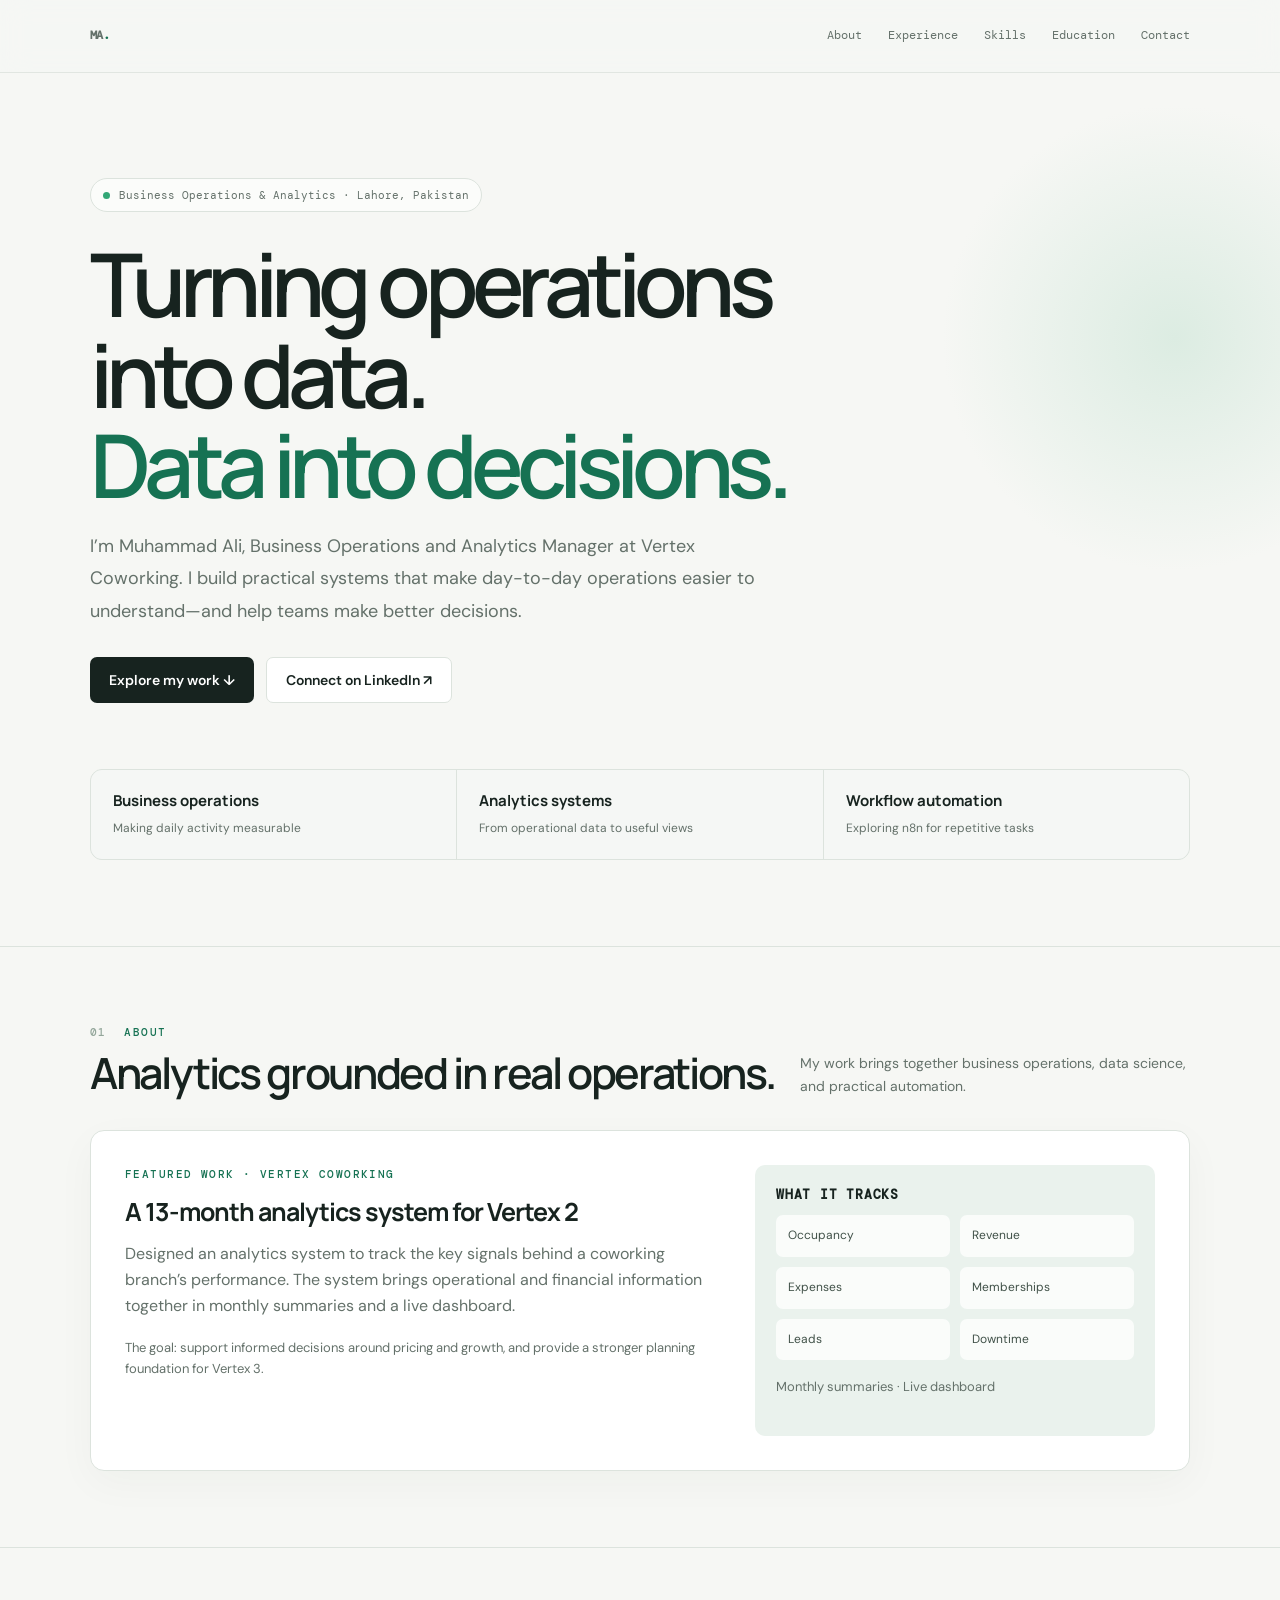
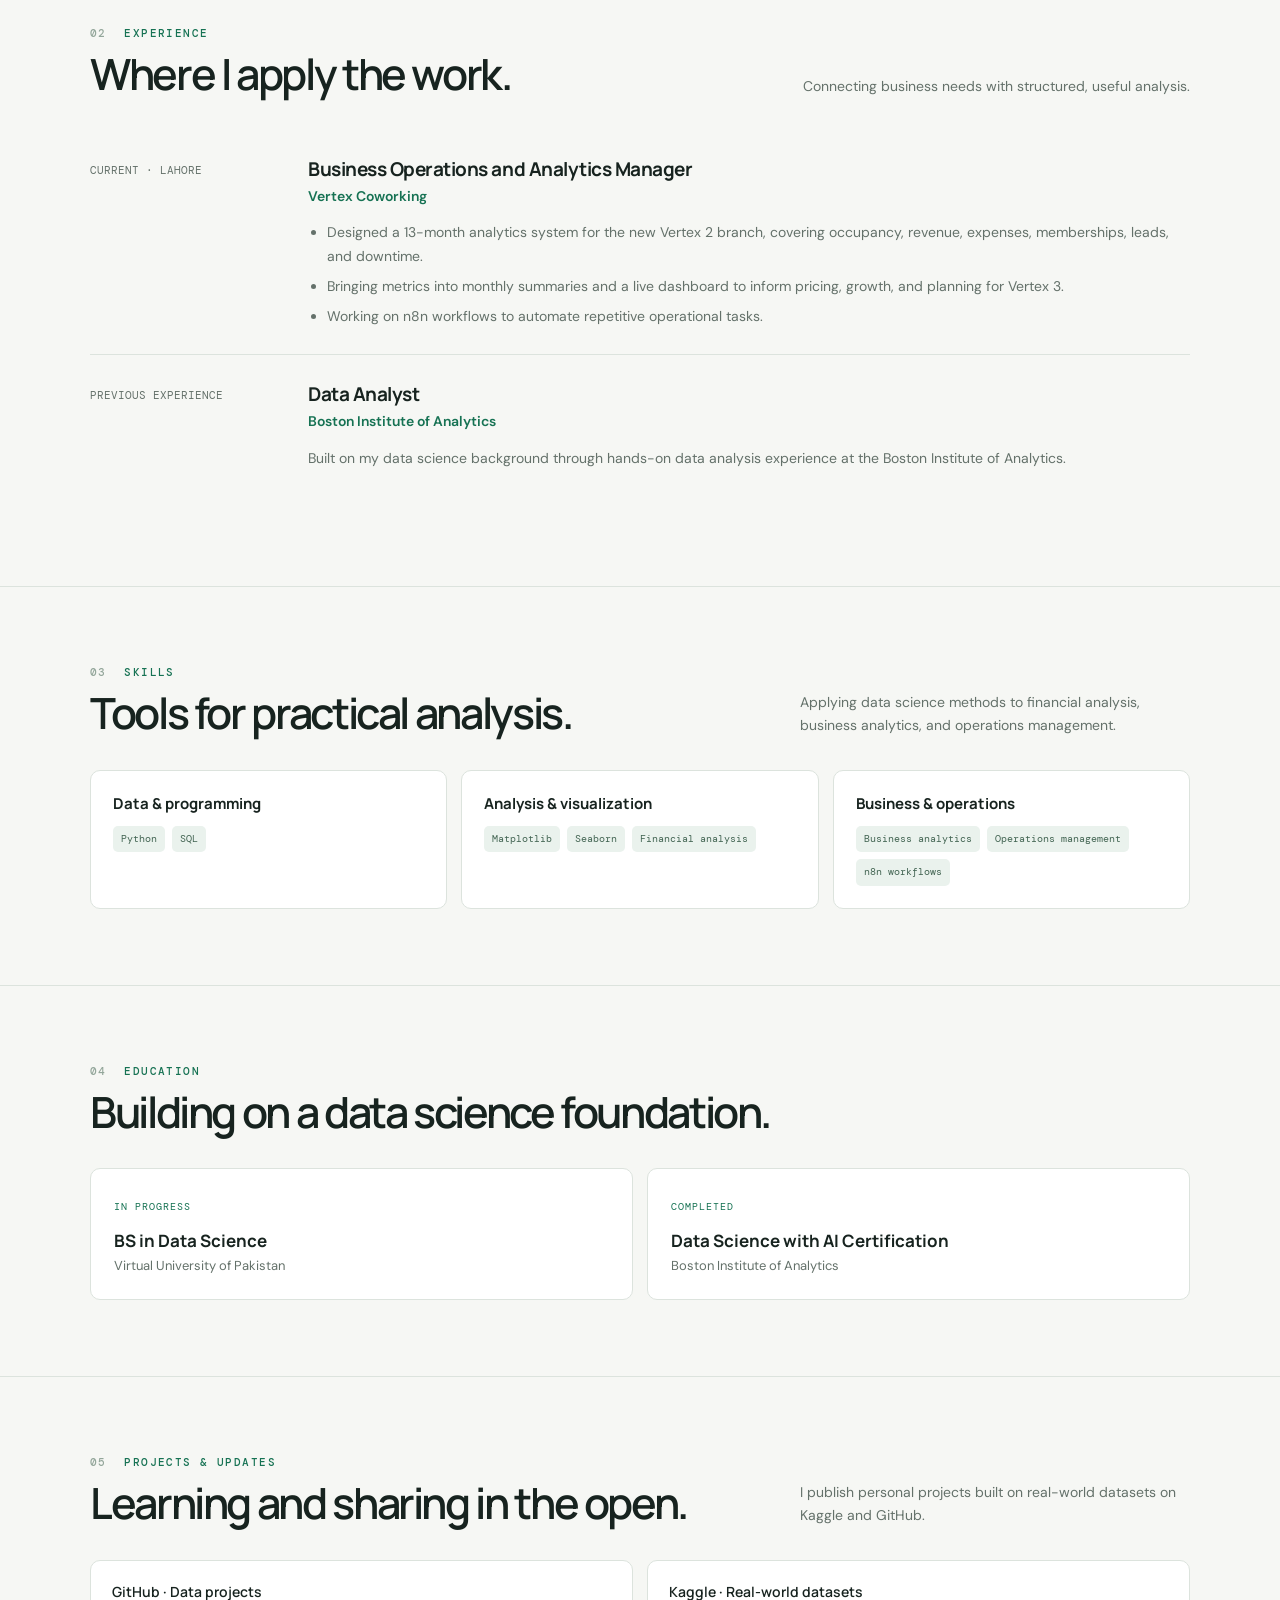
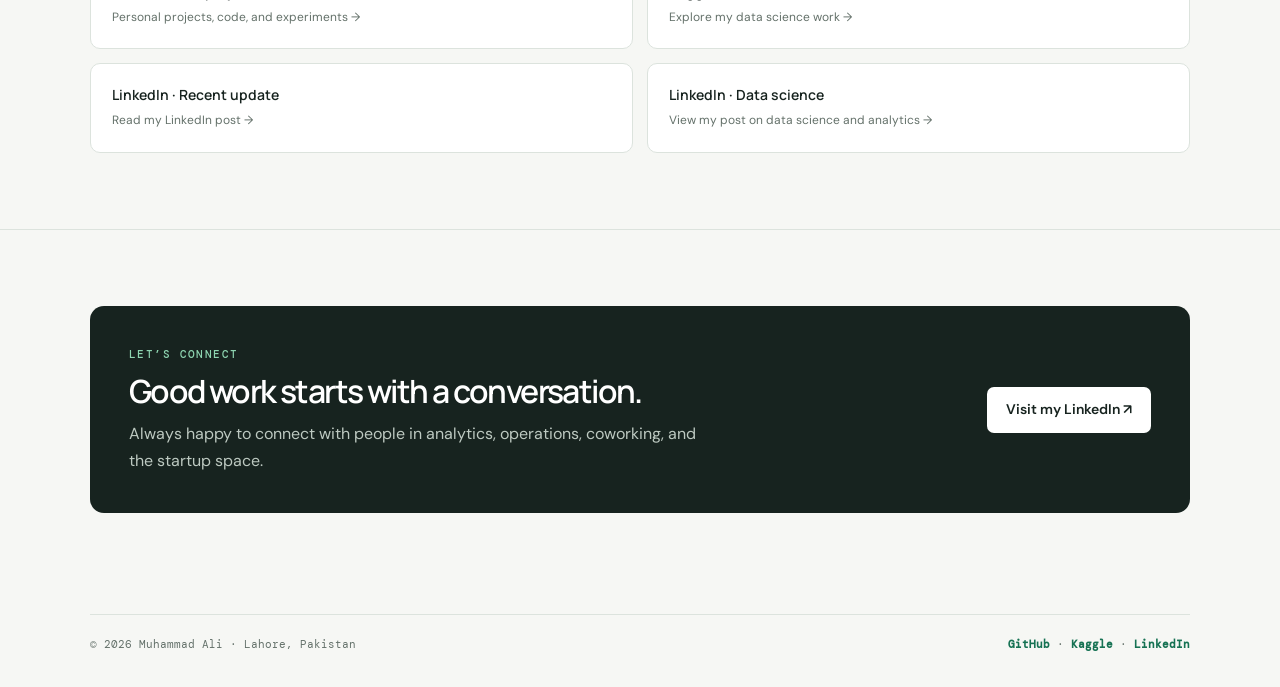
==== index.html @ 794834a5 "Update portfolio with current LinkedIn information" ====
<!DOCTYPE html>
<html lang="en">
<head>
  <meta charset="UTF-8">
  <meta name="viewport" content="width=device-width, initial-scale=1">
  <meta name="theme-color" content="#f6f7f4">
  <meta name="description" content="Muhammad Ali is a Business Operations and Analytics Manager at Vertex Coworking in Lahore, building practical analytics systems and workflows that turn operational data into decisions.">
  <meta name="author" content="Muhammad Ali">
  <meta property="og:type" content="website">
  <meta property="og:title" content="Muhammad Ali — Business Operations & Analytics">
  <meta property="og:description" content="Turning day-to-day operations into data, and data into decisions at Vertex Coworking.">
  <meta property="og:url" content="https://muhammadali83.github.io/">
  <title>Muhammad Ali — Business Operations &amp; Analytics</title>
  <link rel="preconnect" href="https://fonts.googleapis.com">
  <link rel="preconnect" href="https://fonts.gstatic.com" crossorigin>
  <link href="https://fonts.googleapis.com/css2?family=DM+Mono:wght@400;500&family=DM+Sans:wght@400;500;600;700&family=Manrope:wght@400;500;600;700;800&display=swap" rel="stylesheet">
  <style>
    :root{color-scheme:light;--bg:#f6f7f4;--ink:#17231f;--muted:#64716a;--green:#167253;--line:#dce3dd;--white:#fff;--soft:#eaf2ed;--mono:'DM Mono',monospace;--sans:'DM Sans',sans-serif;--display:'Manrope',sans-serif}
    *{box-sizing:border-box}html{scroll-behavior:smooth;scroll-padding-top:90px}body{margin:0;background:var(--bg);color:var(--ink);font-family:var(--sans);line-height:1.65}a{color:inherit}a:focus-visible{outline:3px solid #e6a94f;outline-offset:4px}.wrap{width:min(1100px,calc(100% - 48px));margin:auto}.mono,.eyebrow,.tag,.nav a,.label{font-family:var(--mono)}
    header{position:sticky;top:0;z-index:5;background:rgba(246,247,244,.9);backdrop-filter:blur(14px);border-bottom:1px solid rgba(220,227,221,.8)}.nav{height:72px;display:flex;align-items:center;justify-content:space-between}.brand{text-decoration:none;font-family:var(--display);font-weight:800;letter-spacing:-.05em}.nav-links{display:flex;gap:26px}.nav a{text-decoration:none;font-size:12px;color:var(--muted)}.nav a:hover,.text-link:hover{color:var(--green)}
    .hero{padding:105px 0 86px;position:relative;overflow:hidden}.hero:after{content:"";position:absolute;right:-130px;top:30px;width:470px;height:470px;border-radius:50%;background:radial-gradient(circle,#dcece2 0,rgba(220,236,226,0) 70%);z-index:-1}.eyebrow{font-size:11px;letter-spacing:.13em;text-transform:uppercase;color:var(--green);font-weight:500}.availability{display:inline-flex;align-items:center;gap:9px;padding:7px 12px;border:1px solid var(--line);border-radius:999px;background:rgba(255,255,255,.62);color:var(--muted);font-family:var(--mono);font-size:11px}.dot{width:7px;height:7px;border-radius:50%;background:#32a776}.hero h1{max-width:820px;margin:26px 0 20px;font-family:var(--display);font-size:clamp(48px,8vw,88px);line-height:1.03;letter-spacing:-.075em;font-weight:600}.hero h1 span{color:var(--green)}.intro{max-width:690px;color:var(--muted);font-size:18px;line-height:1.8}.hero-actions{display:flex;gap:12px;flex-wrap:wrap;margin-top:30px}.button{display:inline-flex;align-items:center;justify-content:center;min-height:46px;padding:0 19px;border-radius:7px;text-decoration:none;font-weight:600;font-size:14px}.button.primary{background:var(--ink);color:#fff}.button.primary:hover{background:var(--green)}.button.secondary{border:1px solid var(--line);background:var(--white)}.button.secondary:hover{border-color:var(--green);color:var(--green)}
    .quick-facts{display:grid;grid-template-columns:repeat(3,1fr);gap:1px;margin-top:66px;background:var(--line);border:1px solid var(--line);border-radius:12px;overflow:hidden}.fact{background:rgba(255,255,255,.72);padding:19px 22px}.fact b{display:block;font-family:var(--display);font-size:15px}.fact span{font-size:12px;color:var(--muted)}
    section{padding:76px 0;border-top:1px solid var(--line)}.section-head{display:flex;justify-content:space-between;align-items:end;gap:24px;margin-bottom:32px}.section-head h2{margin:7px 0 0;font:600 clamp(30px,4vw,43px)/1.15 var(--display);letter-spacing:-.055em}.section-head p{max-width:390px;margin:0;color:var(--muted);font-size:14px}.eyebrow .num{margin-right:9px;color:#93a69a}.feature{display:grid;grid-template-columns:1.2fr .8fr;gap:30px;padding:34px;border:1px solid var(--line);border-radius:14px;background:var(--white);box-shadow:0 12px 40px rgba(27,54,38,.035)}.feature h3{margin:13px 0 12px;font:700 25px/1.3 var(--display);letter-spacing:-.04em}.feature p{color:var(--muted);margin:0 0 17px}.feature-aside{padding:21px;border-radius:10px;background:var(--soft)}.feature-aside h4{margin:0 0 12px;font:600 13px var(--mono);text-transform:uppercase;letter-spacing:.06em}.metric-list{display:grid;grid-template-columns:1fr 1fr;gap:10px}.metric{padding:11px 12px;border-radius:7px;background:rgba(255,255,255,.76);font-size:12px;color:#405148}.feature-note{margin-top:16px!important;font-size:13px}
    .experience{display:grid;grid-template-columns:190px 1fr;gap:28px;padding:26px 0;border-top:1px solid var(--line)}.experience:first-of-type{border-top:0}.date{font:11px var(--mono);color:var(--muted);padding-top:7px}.experience h3{margin:0;font:700 19px var(--display);letter-spacing:-.025em}.company{margin:3px 0 13px;color:var(--green);font-size:14px;font-weight:600}.experience p,.experience li{color:var(--muted);font-size:14px}.experience ul{padding-left:19px;margin:0}.experience li+li{margin-top:7px}
    .skills{display:grid;grid-template-columns:repeat(3,1fr);gap:14px}.skill-card{padding:22px;border:1px solid var(--line);border-radius:10px;background:var(--white)}.skill-card h3{font:700 15px var(--display);margin:0 0 12px}.tags{display:flex;flex-wrap:wrap;gap:7px}.tag{padding:5px 8px;border-radius:5px;background:var(--soft);color:#426452;font-size:10px}
    .education{display:grid;grid-template-columns:1fr 1fr;gap:14px}.edu-card{padding:23px;border:1px solid var(--line);border-radius:10px;background:var(--white)}.edu-card .status{font:10px var(--mono);text-transform:uppercase;letter-spacing:.1em;color:var(--green)}.edu-card h3{margin:10px 0 3px;font:700 17px var(--display)}.edu-card p{margin:0;color:var(--muted);font-size:13px}
    .connect{padding:39px;border-radius:14px;background:var(--ink);color:#fff;display:flex;align-items:center;justify-content:space-between;gap:28px}.connect h2{margin:6px 0 8px;font:600 32px var(--display);letter-spacing:-.05em}.connect p{max-width:570px;color:#bdc9c1;margin:0}.connect .eyebrow{color:#8ed5b1}.connect .button{background:#fff;color:var(--ink);white-space:nowrap}.connect .button:hover{background:#bce9cf}
    .updates{display:grid;grid-template-columns:1fr 1fr;gap:14px}.update{padding:21px;border:1px solid var(--line);border-radius:10px;background:var(--white);text-decoration:none}.update:hover{border-color:#9bb8a4;transform:translateY(-2px)}.update strong{display:block;font:600 14px var(--display)}.update span{display:block;margin-top:7px;color:var(--muted);font-size:12px}
    footer{padding:25px 0 36px;color:var(--muted);font:11px var(--mono)}.footer-inner{display:flex;justify-content:space-between;gap:15px;border-top:1px solid var(--line);padding-top:22px}.text-link{color:var(--green);text-decoration:none;font-weight:600}
    @media(max-width:720px){.wrap{width:min(100% - 34px,560px)}.nav{height:62px}.nav-links{gap:13px}.nav a{font-size:10px}.nav-links a:nth-child(2){display:none}.hero{padding:76px 0 58px}.hero h1{font-size:clamp(48px,13vw,72px)}.intro{font-size:16px}.quick-facts{grid-template-columns:1fr}.fact{padding:13px 16px}.section-head{display:block}.section-head p{margin-top:12px}.feature{grid-template-columns:1fr;padding:22px}.experience{grid-template-columns:1fr;gap:4px}.date{padding:0}.skills{grid-template-columns:1fr 1fr}.education,.updates{grid-template-columns:1fr}.connect{display:block;padding:28px}.connect .button{margin-top:22px}.footer-inner{display:block}.footer-inner span{display:block;margin-top:8px}}
    @media(max-width:420px){.nav-links{gap:9px}.nav-links a{font-size:9px}.skills{grid-template-columns:1fr}.hero-actions .button{flex:1}.metric-list{grid-template-columns:1fr 1fr}}
    @media(prefers-reduced-motion:reduce){html{scroll-behavior:auto}*,*::before,*::after{transition:none!important}}
  </style>
  <script type="application/ld+json">
  {
    "@context":"https://schema.org",
    "@type":"Person",
    "name":"Muhammad Ali",
    "url":"https://muhammadali83.github.io/",
    "jobTitle":"Business Operations and Analytics Manager",
    "worksFor":{"@type":"Organization","name":"Vertex Coworking"},
    "address":{"@type":"PostalAddress","addressLocality":"Lahore","addressCountry":"PK"},
    "sameAs":["https://github.com/MUHAMMADALI83","https://kaggle.com/alimuhammad83","https://www.linkedin.com/in/muhammad-ali-748114368"]
  }
  </script>
</head>
<body>
  <header>
    <div class="wrap nav">
      <a class="brand" href="#home" aria-label="Muhammad Ali home">MA<span style="color:var(--green)">.</span></a>
      <nav class="nav-links" aria-label="Main navigation">
        <a href="#about">About</a><a href="#experience">Experience</a><a href="#skills">Skills</a><a href="#education">Education</a><a href="#contact">Contact</a>
      </nav>
    </div>
  </header>
  <main id="home">
    <section class="hero" style="border:0">
      <div class="wrap">
        <div class="availability"><span class="dot" aria-hidden="true"></span> Business Operations &amp; Analytics · Lahore, Pakistan</div>
        <h1>Turning operations into data.<br><span>Data into decisions.</span></h1>
        <p class="intro">I’m Muhammad Ali, Business Operations and Analytics Manager at Vertex Coworking. I build practical systems that make day-to-day operations easier to understand—and help teams make better decisions.</p>
        <div class="hero-actions"><a class="button primary" href="#work">Explore my work ↓</a><a class="button secondary" href="https://www.linkedin.com/in/muhammad-ali-748114368" target="_blank" rel="noopener noreferrer">Connect on LinkedIn ↗</a></div>
        <div class="quick-facts" aria-label="Professional focus">
          <div class="fact"><b>Business operations</b><span>Making daily activity measurable</span></div>
          <div class="fact"><b>Analytics systems</b><span>From operational data to useful views</span></div>
          <div class="fact"><b>Workflow automation</b><span>Exploring n8n for repetitive tasks</span></div>
        </div>
      </div>
    </section>

    <section id="about">
      <div class="wrap">
        <div class="section-head"><div><div class="eyebrow"><span class="num">01</span> About</div><h2>Analytics grounded in real operations.</h2></div><p>My work brings together business operations, data science, and practical automation.</p></div>
        <div class="feature" id="work">
          <div>
            <div class="eyebrow">Featured work · Vertex Coworking</div>
            <h3>A 13-month analytics system for Vertex 2</h3>
            <p>Designed an analytics system to track the key signals behind a coworking branch’s performance. The system brings operational and financial information together in monthly summaries and a live dashboard.</p>
            <p class="feature-note">The goal: support informed decisions around pricing and growth, and provide a stronger planning foundation for Vertex 3.</p>
          </div>
          <aside class="feature-aside" aria-label="Data tracked by the analytics system">
            <h4>What it tracks</h4>
            <div class="metric-list"><div class="metric">Occupancy</div><div class="metric">Revenue</div><div class="metric">Expenses</div><div class="metric">Memberships</div><div class="metric">Leads</div><div class="metric">Downtime</div></div>
            <p class="feature-note">Monthly summaries · Live dashboard</p>
          </aside>
        </div>
      </div>
    </section>

    <section id="experience">
      <div class="wrap">
        <div class="section-head"><div><div class="eyebrow"><span class="num">02</span> Experience</div><h2>Where I apply the work.</h2></div><p>Connecting business needs with structured, useful analysis.</p></div>
        <article class="experience">
          <div class="date">CURRENT · LAHORE</div>
          <div><h3>Business Operations and Analytics Manager</h3><div class="company">Vertex Coworking</div><ul><li>Designed a 13-month analytics system for the new Vertex 2 branch, covering occupancy, revenue, expenses, memberships, leads, and downtime.</li><li>Bringing metrics into monthly summaries and a live dashboard to inform pricing, growth, and planning for Vertex 3.</li><li>Working on n8n workflows to automate repetitive operational tasks.</li></ul></div>
        </article>
        <article class="experience">
          <div class="date">PREVIOUS EXPERIENCE</div>
          <div><h3>Data Analyst</h3><div class="company">Boston Institute of Analytics</div><p>Built on my data science background through hands-on data analysis experience at the Boston Institute of Analytics.</p></div>
        </article>
      </div>
    </section>

    <section id="skills">
      <div class="wrap">
        <div class="section-head"><div><div class="eyebrow"><span class="num">03</span> Skills</div><h2>Tools for practical analysis.</h2></div><p>Applying data science methods to financial analysis, business analytics, and operations management.</p></div>
        <div class="skills">
          <article class="skill-card"><h3>Data &amp; programming</h3><div class="tags"><span class="tag">Python</span><span class="tag">SQL</span></div></article>
          <article class="skill-card"><h3>Analysis &amp; visualization</h3><div class="tags"><span class="tag">Matplotlib</span><span class="tag">Seaborn</span><span class="tag">Financial analysis</span></div></article>
          <article class="skill-card"><h3>Business &amp; operations</h3><div class="tags"><span class="tag">Business analytics</span><span class="tag">Operations management</span><span class="tag">n8n workflows</span></div></article>
        </div>
      </div>
    </section>

    <section id="education">
      <div class="wrap">
        <div class="section-head"><div><div class="eyebrow"><span class="num">04</span> Education</div><h2>Building on a data science foundation.</h2></div></div>
        <div class="education">
          <article class="edu-card"><span class="status">In progress</span><h3>BS in Data Science</h3><p>Virtual University of Pakistan</p></article>
          <article class="edu-card"><span class="status">Completed</span><h3>Data Science with AI Certification</h3><p>Boston Institute of Analytics</p></article>
        </div>
      </div>
    </section>

    <section id="projects">
      <div class="wrap">
        <div class="section-head"><div><div class="eyebrow"><span class="num">05</span> Projects &amp; updates</div><h2>Learning and sharing in the open.</h2></div><p>I publish personal projects built on real-world datasets on Kaggle and GitHub.</p></div>
        <div class="updates">
          <a class="update" href="https://github.com/MUHAMMADALI83" target="_blank" rel="noopener noreferrer"><strong>GitHub · Data projects</strong><span>Personal projects, code, and experiments →</span></a>
          <a class="update" href="https://www.kaggle.com/alimuhammad83" target="_blank" rel="noopener noreferrer"><strong>Kaggle · Real-world datasets</strong><span>Explore my data science work →</span></a>
          <a class="update" href="https://www.linkedin.com/feed/update/urn:li:activity:7518644709171343361/?lipi=urn%3Ali%3Apage%3Ad_flagship3_profile_view_base%3BRhQhc%2FHkS5aLK8YsJJ9G0A%3D%3D" target="_blank" rel="noopener noreferrer"><strong>LinkedIn · Recent update</strong><span>Read my LinkedIn post →</span></a>
          <a class="update" href="https://www.linkedin.com/posts/muhammad-ali-748114368_datascience-analytics-machinelearning-share-7398320126045081600-w8kL/?utm_source=share&amp;utm_medium=member_desktop&amp;rcm=ACoAAFskPCgBpuPgAkxkeyQs7HunTLKotAAh4Ag" target="_blank" rel="noopener noreferrer"><strong>LinkedIn · Data science</strong><span>View my post on data science and analytics →</span></a>
        </div>
      </div>
    </section>

    <section id="contact">
      <div class="wrap">
        <div class="connect"><div><div class="eyebrow">Let’s connect</div><h2>Good work starts with a conversation.</h2><p>Always happy to connect with people in analytics, operations, coworking, and the startup space.</p></div><a class="button" href="https://www.linkedin.com/in/muhammad-ali-748114368" target="_blank" rel="noopener noreferrer">Visit my LinkedIn ↗</a></div>
      </div>
    </section>
  </main>
  <footer><div class="wrap footer-inner"><span>© 2026 Muhammad Ali · Lahore, Pakistan</span><span><a class="text-link" href="https://github.com/MUHAMMADALI83" target="_blank" rel="noopener noreferrer">GitHub</a> · <a class="text-link" href="https://www.kaggle.com/alimuhammad83" target="_blank" rel="noopener noreferrer">Kaggle</a> · <a class="text-link" href="https://www.linkedin.com/in/muhammad-ali-748114368" target="_blank" rel="noopener noreferrer">LinkedIn</a></span></div></footer>
</body>
</html>
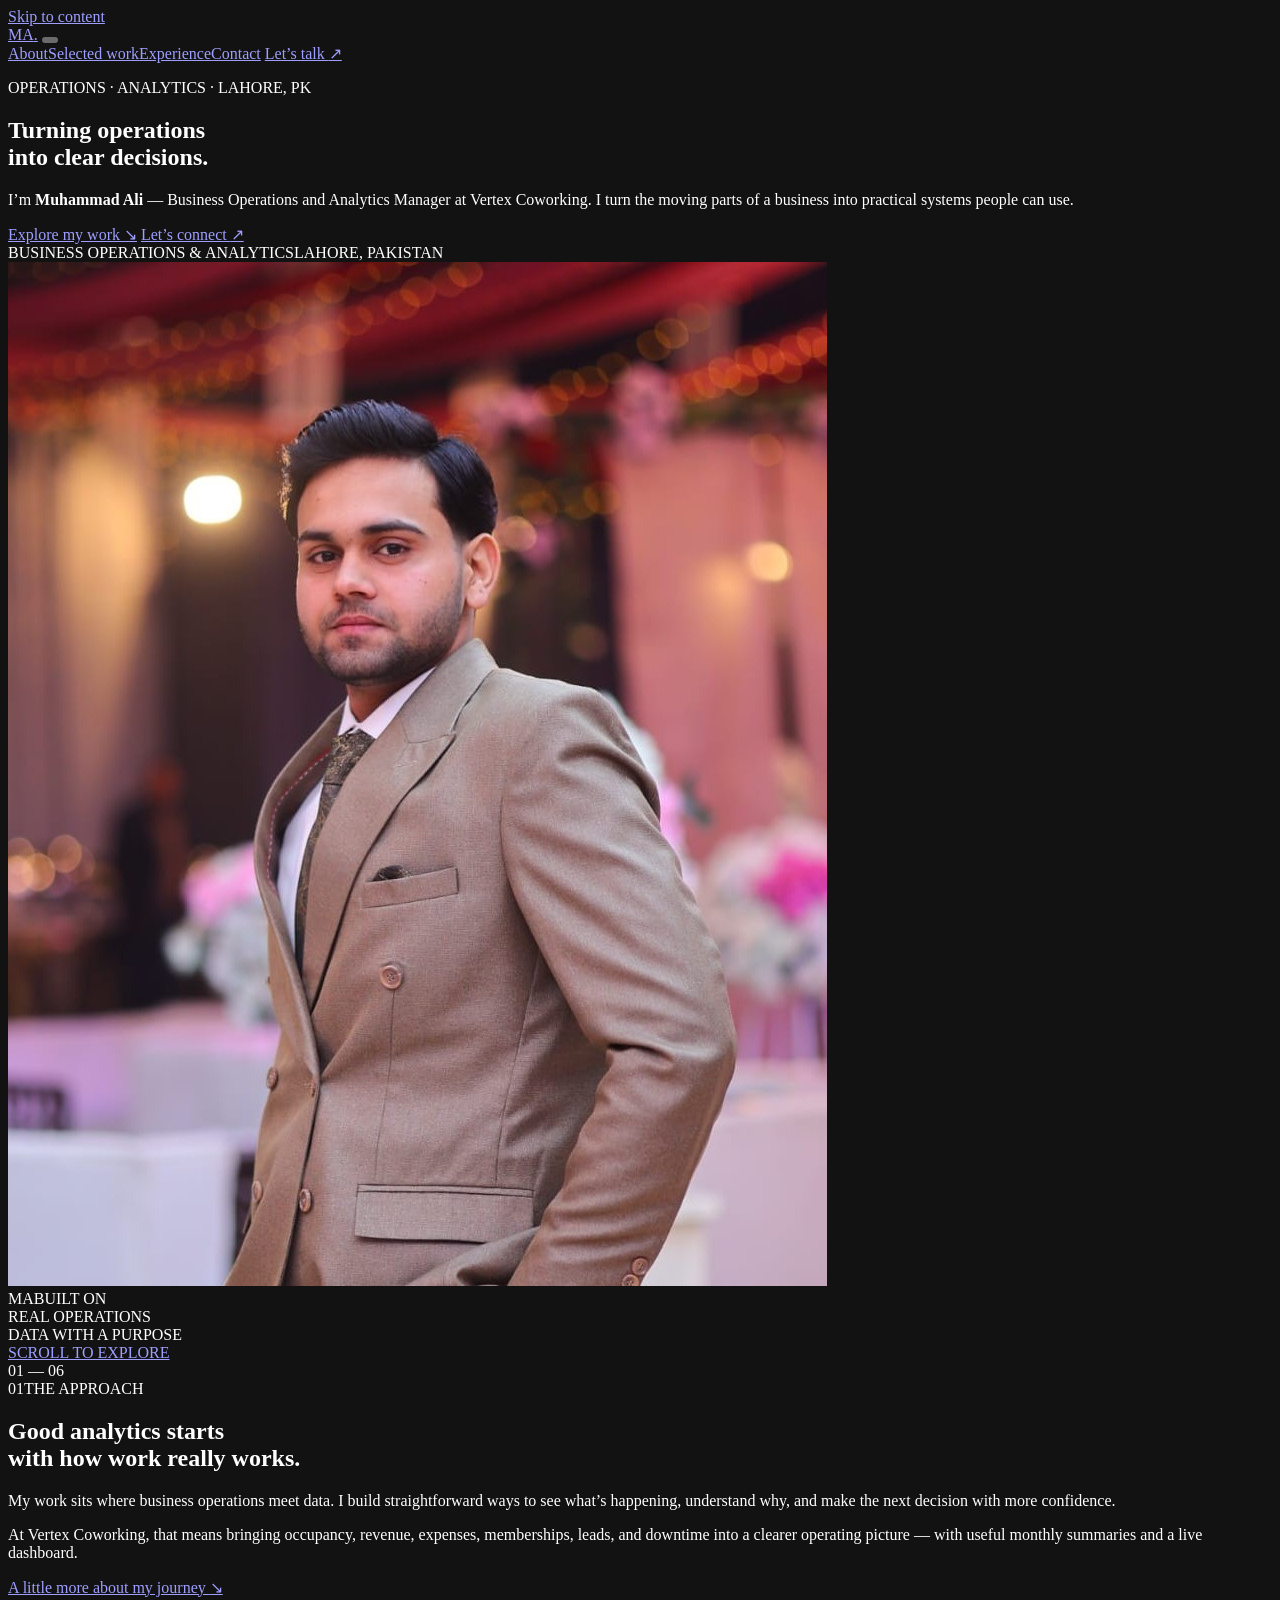
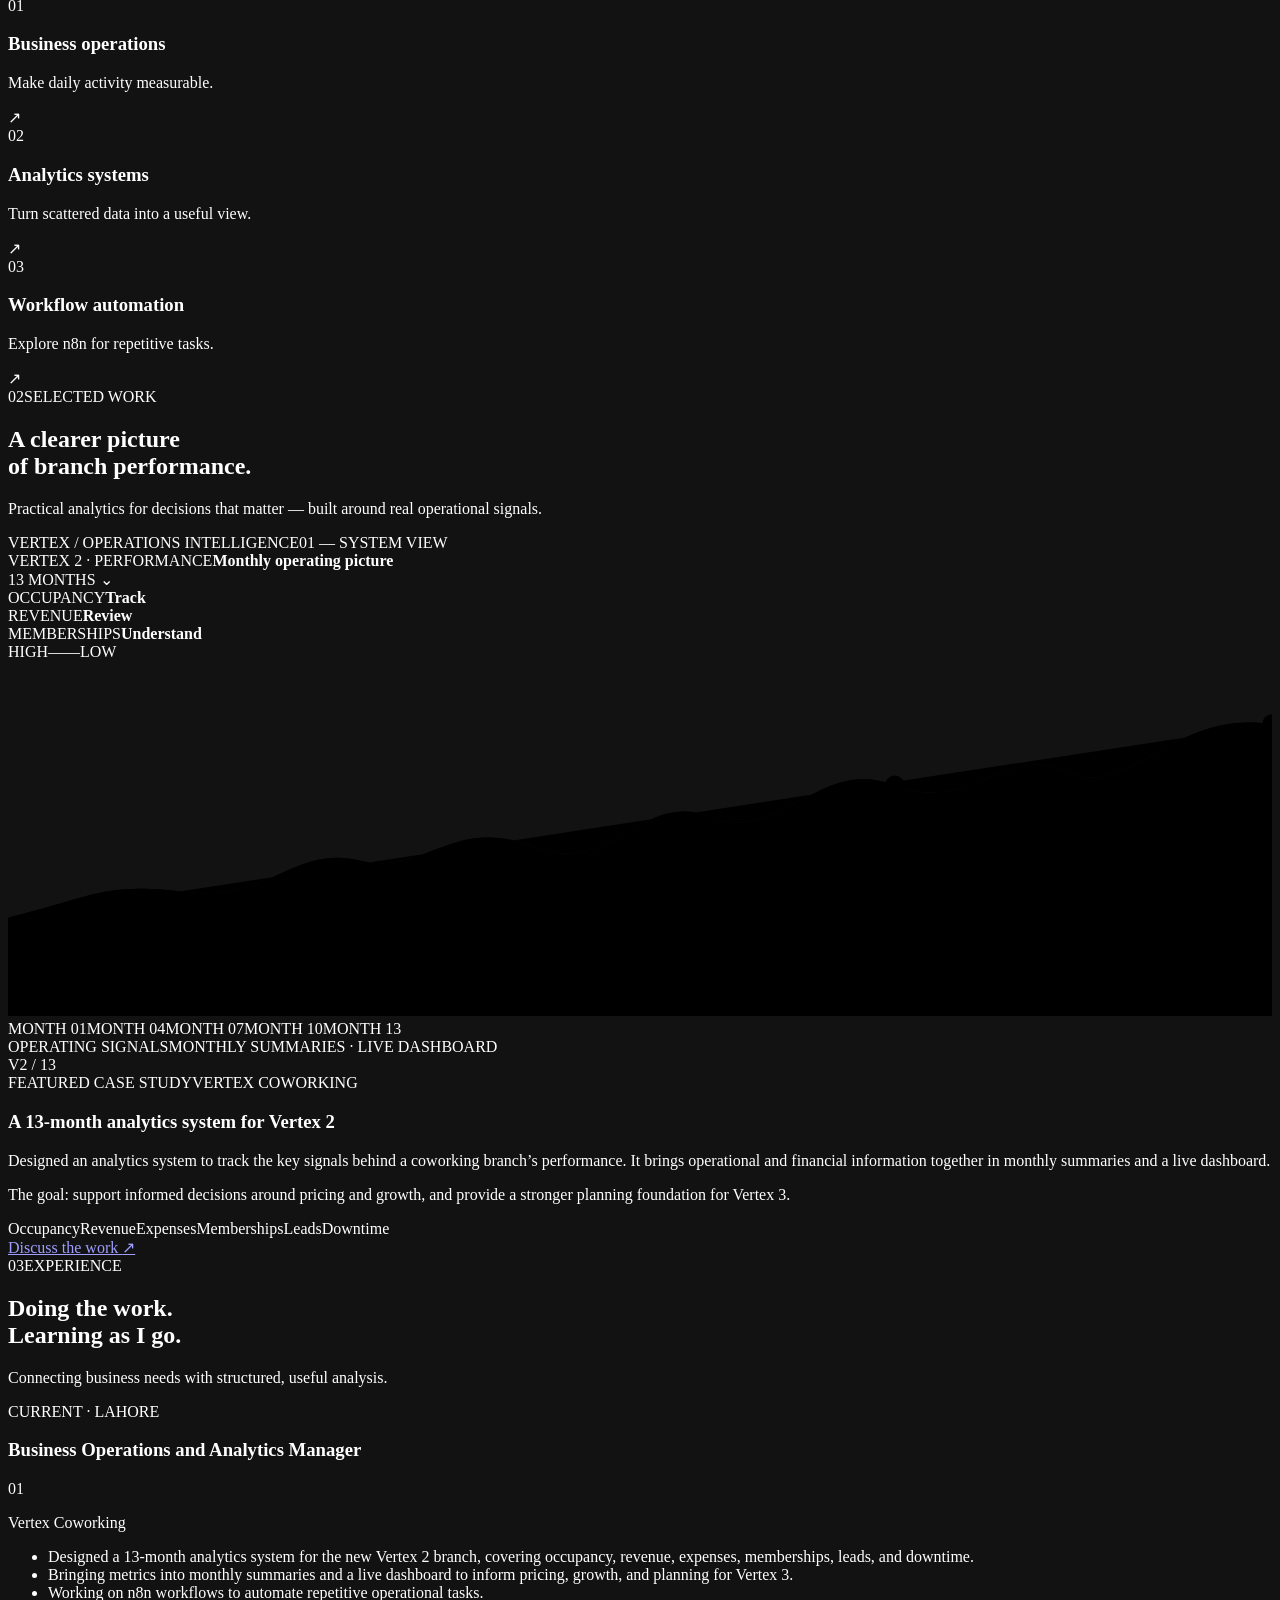
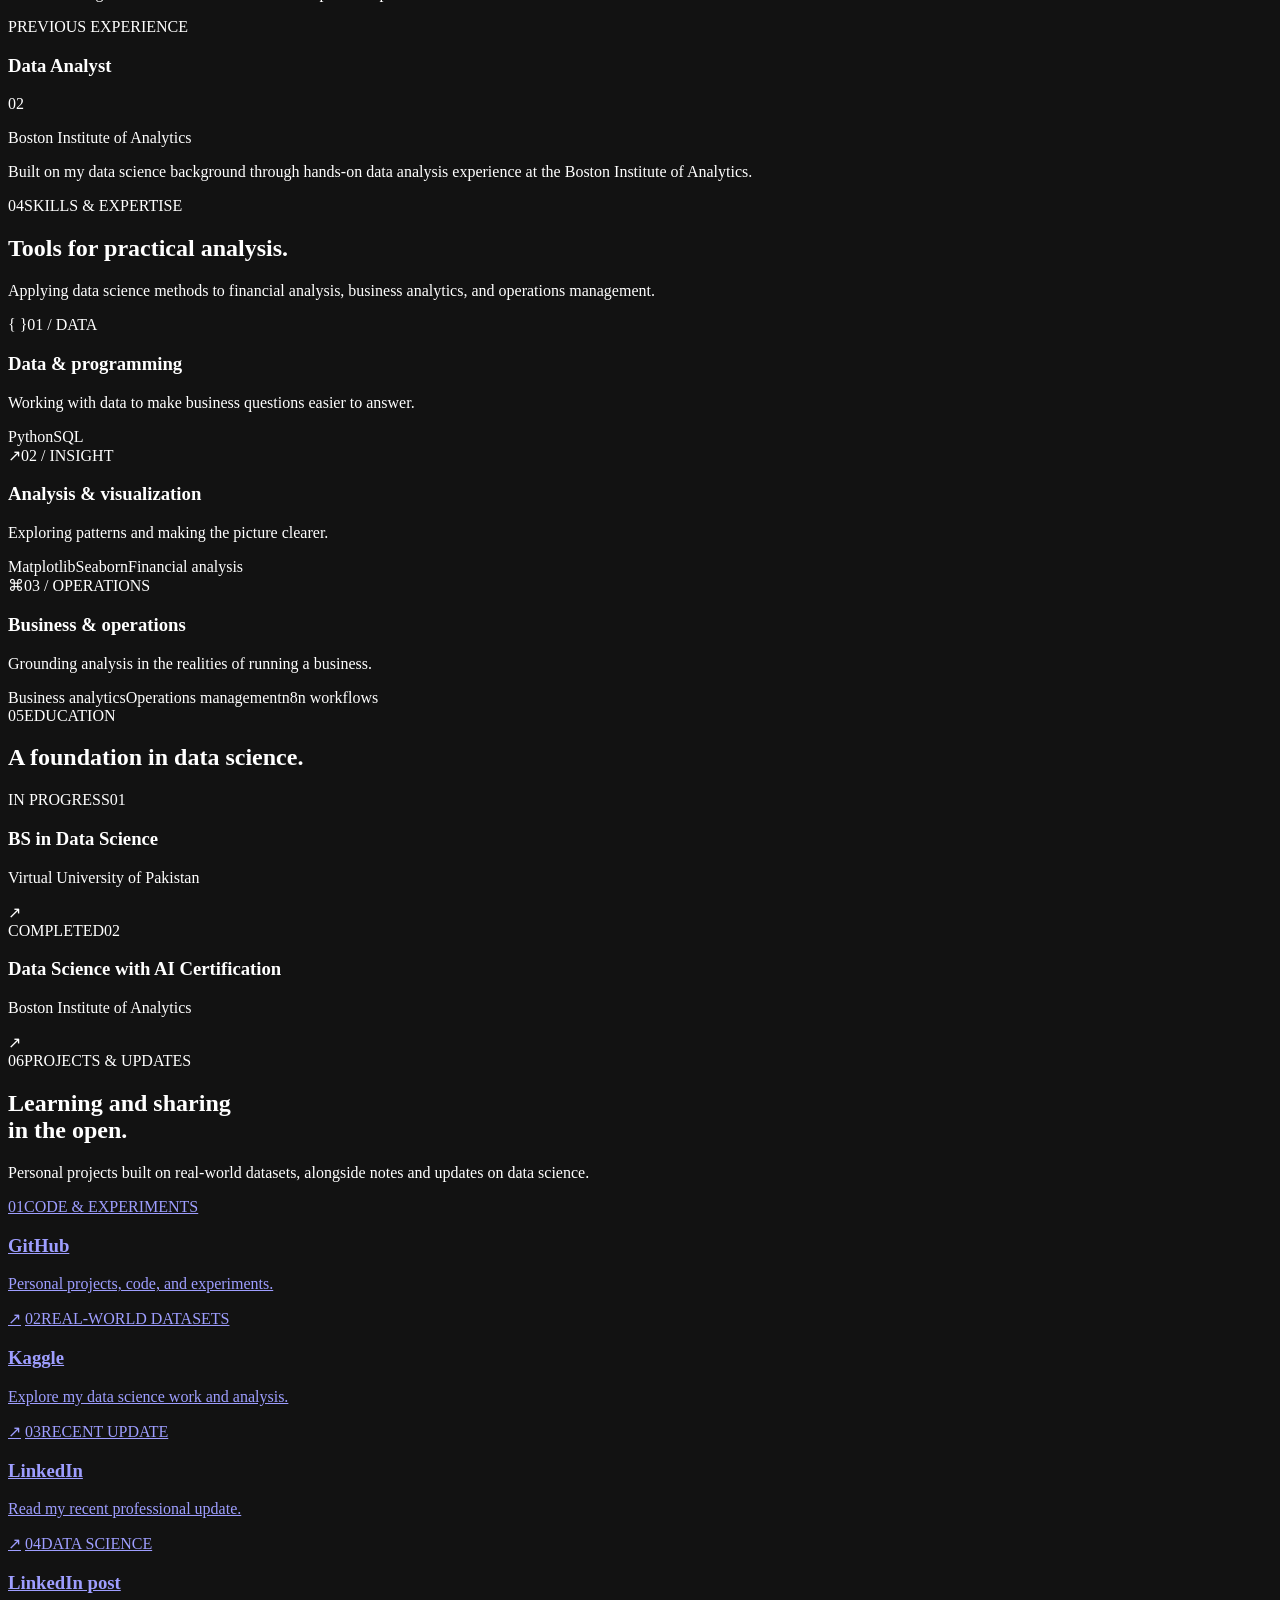
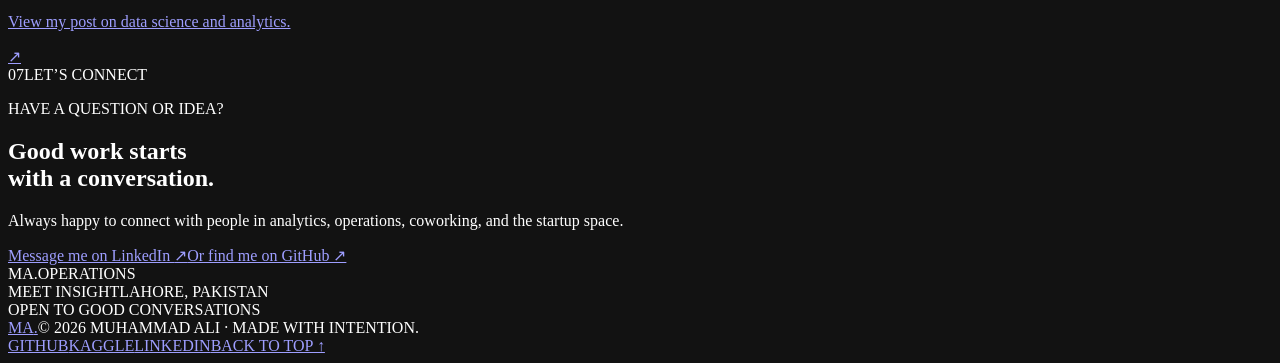
==== commit 67cbff33: "Redesign portfolio with responsive dark editorial UI" ====
--- a/index.html
+++ b/index.html
@@ -1,36 +1,22 @@
-<!DOCTYPE html>
+<!doctype html>
 <html lang="en">
 <head>
-  <meta charset="UTF-8">
+  <meta charset="utf-8">
   <meta name="viewport" content="width=device-width, initial-scale=1">
-  <meta name="theme-color" content="#f6f7f4">
-  <meta name="description" content="Muhammad Ali is a Business Operations and Analytics Manager at Vertex Coworking in Lahore, building practical analytics systems and workflows that turn operational data into decisions.">
+  <meta name="theme-color" content="#101210">
+  <meta name="description" content="Muhammad Ali is a Business Operations and Analytics Manager at Vertex Coworking in Lahore, building practical analytics systems and workflows that turn operations into decisions.">
   <meta name="author" content="Muhammad Ali">
   <meta property="og:type" content="website">
-  <meta property="og:title" content="Muhammad Ali — Business Operations & Analytics">
+  <meta property="og:title" content="Muhammad Ali — Business Operations &amp; Analytics">
   <meta property="og:description" content="Turning day-to-day operations into data, and data into decisions at Vertex Coworking.">
   <meta property="og:url" content="https://muhammadali83.github.io/">
+  <meta property="og:image" content="https://muhammadali83.github.io/assets/og-image.jpg">
   <title>Muhammad Ali — Business Operations &amp; Analytics</title>
   <link rel="preconnect" href="https://fonts.googleapis.com">
   <link rel="preconnect" href="https://fonts.gstatic.com" crossorigin>
   <link href="https://fonts.googleapis.com/css2?family=DM+Mono:wght@400;500&family=DM+Sans:wght@400;500;600;700&family=Manrope:wght@400;500;600;700;800&display=swap" rel="stylesheet">
-  <style>
-    :root{color-scheme:light;--bg:#f6f7f4;--ink:#17231f;--muted:#64716a;--green:#167253;--line:#dce3dd;--white:#fff;--soft:#eaf2ed;--mono:'DM Mono',monospace;--sans:'DM Sans',sans-serif;--display:'Manrope',sans-serif}
-    *{box-sizing:border-box}html{scroll-behavior:smooth;scroll-padding-top:90px}body{margin:0;background:var(--bg);color:var(--ink);font-family:var(--sans);line-height:1.65}a{color:inherit}a:focus-visible{outline:3px solid #e6a94f;outline-offset:4px}.wrap{width:min(1100px,calc(100% - 48px));margin:auto}.mono,.eyebrow,.tag,.nav a,.label{font-family:var(--mono)}
-    header{position:sticky;top:0;z-index:5;background:rgba(246,247,244,.9);backdrop-filter:blur(14px);border-bottom:1px solid rgba(220,227,221,.8)}.nav{height:72px;display:flex;align-items:center;justify-content:space-between}.brand{text-decoration:none;font-family:var(--display);font-weight:800;letter-spacing:-.05em}.nav-links{display:flex;gap:26px}.nav a{text-decoration:none;font-size:12px;color:var(--muted)}.nav a:hover,.text-link:hover{color:var(--green)}
-    .hero{padding:105px 0 86px;position:relative;overflow:hidden}.hero:after{content:"";position:absolute;right:-130px;top:30px;width:470px;height:470px;border-radius:50%;background:radial-gradient(circle,#dcece2 0,rgba(220,236,226,0) 70%);z-index:-1}.eyebrow{font-size:11px;letter-spacing:.13em;text-transform:uppercase;color:var(--green);font-weight:500}.availability{display:inline-flex;align-items:center;gap:9px;padding:7px 12px;border:1px solid var(--line);border-radius:999px;background:rgba(255,255,255,.62);color:var(--muted);font-family:var(--mono);font-size:11px}.dot{width:7px;height:7px;border-radius:50%;background:#32a776}.hero h1{max-width:820px;margin:26px 0 20px;font-family:var(--display);font-size:clamp(48px,8vw,88px);line-height:1.03;letter-spacing:-.075em;font-weight:600}.hero h1 span{color:var(--green)}.intro{max-width:690px;color:var(--muted);font-size:18px;line-height:1.8}.hero-actions{display:flex;gap:12px;flex-wrap:wrap;margin-top:30px}.button{display:inline-flex;align-items:center;justify-content:center;min-height:46px;padding:0 19px;border-radius:7px;text-decoration:none;font-weight:600;font-size:14px}.button.primary{background:var(--ink);color:#fff}.button.primary:hover{background:var(--green)}.button.secondary{border:1px solid var(--line);background:var(--white)}.button.secondary:hover{border-color:var(--green);color:var(--green)}
-    .quick-facts{display:grid;grid-template-columns:repeat(3,1fr);gap:1px;margin-top:66px;background:var(--line);border:1px solid var(--line);border-radius:12px;overflow:hidden}.fact{background:rgba(255,255,255,.72);padding:19px 22px}.fact b{display:block;font-family:var(--display);font-size:15px}.fact span{font-size:12px;color:var(--muted)}
-    section{padding:76px 0;border-top:1px solid var(--line)}.section-head{display:flex;justify-content:space-between;align-items:end;gap:24px;margin-bottom:32px}.section-head h2{margin:7px 0 0;font:600 clamp(30px,4vw,43px)/1.15 var(--display);letter-spacing:-.055em}.section-head p{max-width:390px;margin:0;color:var(--muted);font-size:14px}.eyebrow .num{margin-right:9px;color:#93a69a}.feature{display:grid;grid-template-columns:1.2fr .8fr;gap:30px;padding:34px;border:1px solid var(--line);border-radius:14px;background:var(--white);box-shadow:0 12px 40px rgba(27,54,38,.035)}.feature h3{margin:13px 0 12px;font:700 25px/1.3 var(--display);letter-spacing:-.04em}.feature p{color:var(--muted);margin:0 0 17px}.feature-aside{padding:21px;border-radius:10px;background:var(--soft)}.feature-aside h4{margin:0 0 12px;font:600 13px var(--mono);text-transform:uppercase;letter-spacing:.06em}.metric-list{display:grid;grid-template-columns:1fr 1fr;gap:10px}.metric{padding:11px 12px;border-radius:7px;background:rgba(255,255,255,.76);font-size:12px;color:#405148}.feature-note{margin-top:16px!important;font-size:13px}
-    .experience{display:grid;grid-template-columns:190px 1fr;gap:28px;padding:26px 0;border-top:1px solid var(--line)}.experience:first-of-type{border-top:0}.date{font:11px var(--mono);color:var(--muted);padding-top:7px}.experience h3{margin:0;font:700 19px var(--display);letter-spacing:-.025em}.company{margin:3px 0 13px;color:var(--green);font-size:14px;font-weight:600}.experience p,.experience li{color:var(--muted);font-size:14px}.experience ul{padding-left:19px;margin:0}.experience li+li{margin-top:7px}
-    .skills{display:grid;grid-template-columns:repeat(3,1fr);gap:14px}.skill-card{padding:22px;border:1px solid var(--line);border-radius:10px;background:var(--white)}.skill-card h3{font:700 15px var(--display);margin:0 0 12px}.tags{display:flex;flex-wrap:wrap;gap:7px}.tag{padding:5px 8px;border-radius:5px;background:var(--soft);color:#426452;font-size:10px}
-    .education{display:grid;grid-template-columns:1fr 1fr;gap:14px}.edu-card{padding:23px;border:1px solid var(--line);border-radius:10px;background:var(--white)}.edu-card .status{font:10px var(--mono);text-transform:uppercase;letter-spacing:.1em;color:var(--green)}.edu-card h3{margin:10px 0 3px;font:700 17px var(--display)}.edu-card p{margin:0;color:var(--muted);font-size:13px}
-    .connect{padding:39px;border-radius:14px;background:var(--ink);color:#fff;display:flex;align-items:center;justify-content:space-between;gap:28px}.connect h2{margin:6px 0 8px;font:600 32px var(--display);letter-spacing:-.05em}.connect p{max-width:570px;color:#bdc9c1;margin:0}.connect .eyebrow{color:#8ed5b1}.connect .button{background:#fff;color:var(--ink);white-space:nowrap}.connect .button:hover{background:#bce9cf}
-    .updates{display:grid;grid-template-columns:1fr 1fr;gap:14px}.update{padding:21px;border:1px solid var(--line);border-radius:10px;background:var(--white);text-decoration:none}.update:hover{border-color:#9bb8a4;transform:translateY(-2px)}.update strong{display:block;font:600 14px var(--display)}.update span{display:block;margin-top:7px;color:var(--muted);font-size:12px}
-    footer{padding:25px 0 36px;color:var(--muted);font:11px var(--mono)}.footer-inner{display:flex;justify-content:space-between;gap:15px;border-top:1px solid var(--line);padding-top:22px}.text-link{color:var(--green);text-decoration:none;font-weight:600}
-    @media(max-width:720px){.wrap{width:min(100% - 34px,560px)}.nav{height:62px}.nav-links{gap:13px}.nav a{font-size:10px}.nav-links a:nth-child(2){display:none}.hero{padding:76px 0 58px}.hero h1{font-size:clamp(48px,13vw,72px)}.intro{font-size:16px}.quick-facts{grid-template-columns:1fr}.fact{padding:13px 16px}.section-head{display:block}.section-head p{margin-top:12px}.feature{grid-template-columns:1fr;padding:22px}.experience{grid-template-columns:1fr;gap:4px}.date{padding:0}.skills{grid-template-columns:1fr 1fr}.education,.updates{grid-template-columns:1fr}.connect{display:block;padding:28px}.connect .button{margin-top:22px}.footer-inner{display:block}.footer-inner span{display:block;margin-top:8px}}
-    @media(max-width:420px){.nav-links{gap:9px}.nav-links a{font-size:9px}.skills{grid-template-columns:1fr}.hero-actions .button{flex:1}.metric-list{grid-template-columns:1fr 1fr}}
-    @media(prefers-reduced-motion:reduce){html{scroll-behavior:auto}*,*::before,*::after{transition:none!important}}
-  </style>
+  <link rel="stylesheet" href="styles.css">
+  <link rel="icon" href="assets/avatar.jpg" type="image/jpeg">
   <script type="application/ld+json">
   {
     "@context":"https://schema.org",
@@ -43,103 +29,130 @@
     "sameAs":["https://github.com/MUHAMMADALI83","https://kaggle.com/alimuhammad83","https://www.linkedin.com/in/muhammad-ali-748114368"]
   }
   </script>
+  <script src="script.js" defer></script>
 </head>
 <body>
-  <header>
-    <div class="wrap nav">
-      <a class="brand" href="#home" aria-label="Muhammad Ali home">MA<span style="color:var(--green)">.</span></a>
-      <nav class="nav-links" aria-label="Main navigation">
-        <a href="#about">About</a><a href="#experience">Experience</a><a href="#skills">Skills</a><a href="#education">Education</a><a href="#contact">Contact</a>
+  <a class="skip-link" href="#main">Skip to content</a>
+  <div class="page-noise" aria-hidden="true"></div>
+  <header class="site-header" id="top">
+    <div class="shell nav-wrap">
+      <a class="wordmark" href="#top" aria-label="Muhammad Ali, home">MA<span>.</span></a>
+      <button class="menu-toggle" type="button" aria-expanded="false" aria-controls="primary-nav" aria-label="Open navigation"><span></span><span></span></button>
+      <nav class="primary-nav" id="primary-nav" aria-label="Main navigation">
+        <a href="#about">About</a><a href="#work">Selected work</a><a href="#experience">Experience</a><a href="#contact">Contact</a>
+        <a class="nav-cta" href="https://www.linkedin.com/in/muhammad-ali-748114368" target="_blank" rel="noopener noreferrer">Let’s talk <span aria-hidden="true">↗</span></a>
       </nav>
     </div>
   </header>
-  <main id="home">
-    <section class="hero" style="border:0">
-      <div class="wrap">
-        <div class="availability"><span class="dot" aria-hidden="true"></span> Business Operations &amp; Analytics · Lahore, Pakistan</div>
-        <h1>Turning operations into data.<br><span>Data into decisions.</span></h1>
-        <p class="intro">I’m Muhammad Ali, Business Operations and Analytics Manager at Vertex Coworking. I build practical systems that make day-to-day operations easier to understand—and help teams make better decisions.</p>
-        <div class="hero-actions"><a class="button primary" href="#work">Explore my work ↓</a><a class="button secondary" href="https://www.linkedin.com/in/muhammad-ali-748114368" target="_blank" rel="noopener noreferrer">Connect on LinkedIn ↗</a></div>
-        <div class="quick-facts" aria-label="Professional focus">
-          <div class="fact"><b>Business operations</b><span>Making daily activity measurable</span></div>
-          <div class="fact"><b>Analytics systems</b><span>From operational data to useful views</span></div>
-          <div class="fact"><b>Workflow automation</b><span>Exploring n8n for repetitive tasks</span></div>
+
+  <main id="main">
+    <section class="hero shell" aria-labelledby="hero-title">
+      <div class="hero-grid" aria-hidden="true"></div>
+      <div class="hero-copy">
+        <p class="eyebrow hero-label"><span class="status-pulse"></span> OPERATIONS · ANALYTICS · LAHORE, PK</p>
+        <h1 id="hero-title">Turning operations<br>into <span class="accent-text">clear decisions.</span></h1>
+        <p class="hero-intro">I’m <strong>Muhammad Ali</strong> — Business Operations and Analytics Manager at Vertex Coworking. I turn the moving parts of a business into practical systems people can use.</p>
+        <div class="hero-actions">
+          <a class="button button-primary magnetic" href="#work">Explore my work <span aria-hidden="true">↘</span></a>
+          <a class="button button-quiet magnetic" href="https://www.linkedin.com/in/muhammad-ali-748114368" target="_blank" rel="noopener noreferrer">Let’s connect <span aria-hidden="true">↗</span></a>
+        </div>
+        <div class="hero-meta"><span>BUSINESS OPERATIONS &amp; ANALYTICS</span><span class="meta-line"></span><span>LAHORE, PAKISTAN</span></div>
+      </div>
+      <div class="hero-visual" aria-label="Portrait of Muhammad Ali">
+        <div class="visual-orbit orbit-one"></div><div class="visual-orbit orbit-two"></div>
+        <div class="portrait-frame"><img src="assets/profile.jpg" alt="Muhammad Ali" fetchpriority="high"></div>
+        <div class="visual-stamp"><span class="stamp-mark">MA</span><span>BUILT ON<br>REAL OPERATIONS</span></div>
+        <div class="visual-caption"><span class="caption-dot"></span> DATA WITH A PURPOSE</div>
+      </div>
+      <a class="scroll-cue" href="#about"><span class="scroll-wheel" aria-hidden="true"></span><span>SCROLL TO EXPLORE</span></a>
+      <div class="hero-index" aria-hidden="true">01 — 06</div>
+    </section>
+
+    <section class="intro-section section shell" id="about" aria-labelledby="about-title">
+      <div class="section-kicker reveal"><span>01</span><span>THE APPROACH</span></div>
+      <div class="intro-layout">
+        <h2 class="section-title reveal" id="about-title">Good analytics starts<br>with <span class="accent-text">how work really works.</span></h2>
+        <div class="intro-text reveal">
+          <p>My work sits where business operations meet data. I build straightforward ways to see what’s happening, understand why, and make the next decision with more confidence.</p>
+          <p>At Vertex Coworking, that means bringing occupancy, revenue, expenses, memberships, leads, and downtime into a clearer operating picture — with useful monthly summaries and a live dashboard.</p>
+          <a class="text-link" href="#experience">A little more about my journey <span aria-hidden="true">↘</span></a>
+        </div>
+      </div>
+      <div class="focus-strip reveal" aria-label="Professional focus areas">
+        <div class="focus-item"><span class="focus-number">01</span><div><h3>Business operations</h3><p>Make daily activity measurable.</p></div><span class="focus-arrow" aria-hidden="true">↗</span></div>
+        <div class="focus-item"><span class="focus-number">02</span><div><h3>Analytics systems</h3><p>Turn scattered data into a useful view.</p></div><span class="focus-arrow" aria-hidden="true">↗</span></div>
+        <div class="focus-item"><span class="focus-number">03</span><div><h3>Workflow automation</h3><p>Explore n8n for repetitive tasks.</p></div><span class="focus-arrow" aria-hidden="true">↗</span></div>
+      </div>
+    </section>
+
+    <section class="work-section section" id="work" aria-labelledby="work-title">
+      <div class="shell">
+        <div class="section-heading reveal"><div><div class="section-kicker"><span>02</span><span>SELECTED WORK</span></div><h2 class="section-title" id="work-title">A clearer picture<br>of <span class="accent-text">branch performance.</span></h2></div><p>Practical analytics for decisions that matter — built around real operational signals.</p></div>
+        <article class="project-feature reveal">
+          <div class="project-art" aria-label="Illustration of the Vertex Coworking analytics dashboard">
+            <div class="art-topline"><span>VERTEX / OPERATIONS INTELLIGENCE</span><span>01 — SYSTEM VIEW</span></div>
+            <div class="chart-panel">
+              <div class="chart-heading"><div><span class="chart-overline">VERTEX 2 · PERFORMANCE</span><strong>Monthly operating picture</strong></div><span class="chart-period">13 MONTHS <span aria-hidden="true">⌄</span></span></div>
+              <div class="chart-stats"><div><span>OCCUPANCY</span><b>Track</b></div><div><span>REVENUE</span><b>Review</b></div><div><span>MEMBERSHIPS</span><b>Understand</b></div></div>
+              <div class="chart-visual"><div class="chart-y-labels"><span>HIGH</span><span>—</span><span>—</span><span>LOW</span></div><svg viewBox="0 0 640 180" role="img" aria-label="Decorative line chart illustrating monthly data trends" preserveAspectRatio="none"><defs><linearGradient id="area" x1="0" x2="0" y1="0" y2="1"><stop offset="0" stop-color="#d9ff7a" stop-opacity=".25"/><stop offset="1" stop-color="#d9ff7a" stop-opacity="0"/></linearGradient></defs><path class="chart-area" d="M0 130 C45 119 48 112 90 117 S145 93 178 101 S225 78 266 94 S320 65 356 79 S410 48 449 63 S505 41 536 56 S590 24 640 32 L640 180 L0 180Z"/><path class="chart-line" d="M0 130 C45 119 48 112 90 117 S145 93 178 101 S225 78 266 94 S320 65 356 79 S410 48 449 63 S505 41 536 56 S590 24 640 32"/><circle cx="449" cy="63" r="5"/><circle cx="640" cy="32" r="5"/></svg></div>
+              <div class="chart-x-labels"><span>MONTH 01</span><span>MONTH 04</span><span>MONTH 07</span><span>MONTH 10</span><span>MONTH 13</span></div>
+              <div class="chart-foot"><span class="chart-live"><i></i> OPERATING SIGNALS</span><span>MONTHLY SUMMARIES · LIVE DASHBOARD</span></div>
+            </div>
+            <span class="art-index" aria-hidden="true">V2 / 13</span>
+          </div>
+          <div class="project-copy"><div class="project-tag"><span>FEATURED CASE STUDY</span><span>VERTEX COWORKING</span></div><h3>A 13-month analytics system for Vertex 2</h3><p>Designed an analytics system to track the key signals behind a coworking branch’s performance. It brings operational and financial information together in monthly summaries and a live dashboard.</p><p class="project-outcome">The goal: support informed decisions around pricing and growth, and provide a stronger planning foundation for Vertex 3.</p><div class="project-data"><span>Occupancy</span><span>Revenue</span><span>Expenses</span><span>Memberships</span><span>Leads</span><span>Downtime</span></div><a class="text-link" href="https://www.linkedin.com/in/muhammad-ali-748114368" target="_blank" rel="noopener noreferrer">Discuss the work <span aria-hidden="true">↗</span></a></div>
+        </article>
+      </div>
+    </section>
+
+    <section class="experience-section section shell" id="experience" aria-labelledby="experience-title">
+      <div class="section-heading reveal"><div><div class="section-kicker"><span>03</span><span>EXPERIENCE</span></div><h2 class="section-title" id="experience-title">Doing the work.<br><span class="accent-text">Learning as I go.</span></h2></div><p>Connecting business needs with structured, useful analysis.</p></div>
+      <div class="timeline">
+        <article class="timeline-item reveal"><div class="timeline-date"><span class="timeline-marker"></span><span>CURRENT · LAHORE</span></div><div class="timeline-content"><div class="timeline-top"><h3>Business Operations and Analytics Manager</h3><span class="timeline-index">01</span></div><p class="company-name">Vertex Coworking</p><ul><li>Designed a 13-month analytics system for the new Vertex 2 branch, covering occupancy, revenue, expenses, memberships, leads, and downtime.</li><li>Bringing metrics into monthly summaries and a live dashboard to inform pricing, growth, and planning for Vertex 3.</li><li>Working on n8n workflows to automate repetitive operational tasks.</li></ul></div></article>
+        <article class="timeline-item reveal"><div class="timeline-date"><span class="timeline-marker"></span><span>PREVIOUS EXPERIENCE</span></div><div class="timeline-content"><div class="timeline-top"><h3>Data Analyst</h3><span class="timeline-index">02</span></div><p class="company-name">Boston Institute of Analytics</p><p>Built on my data science background through hands-on data analysis experience at the Boston Institute of Analytics.</p></div></article>
+      </div>
+    </section>
+
+    <section class="skills-section section" id="skills" aria-labelledby="skills-title">
+      <div class="shell">
+        <div class="section-heading reveal"><div><div class="section-kicker"><span>04</span><span>SKILLS &amp; EXPERTISE</span></div><h2 class="section-title" id="skills-title">Tools for <span class="accent-text">practical analysis.</span></h2></div><p>Applying data science methods to financial analysis, business analytics, and operations management.</p></div>
+        <div class="skills-grid">
+          <article class="skill-card reveal"><div class="skill-card-top"><span class="skill-icon" aria-hidden="true">{ }</span><span>01 / DATA</span></div><h3>Data &amp; programming</h3><p>Working with data to make business questions easier to answer.</p><div class="skill-tags"><span>Python</span><span>SQL</span></div></article>
+          <article class="skill-card reveal"><div class="skill-card-top"><span class="skill-icon" aria-hidden="true">↗</span><span>02 / INSIGHT</span></div><h3>Analysis &amp; visualization</h3><p>Exploring patterns and making the picture clearer.</p><div class="skill-tags"><span>Matplotlib</span><span>Seaborn</span><span>Financial analysis</span></div></article>
+          <article class="skill-card reveal"><div class="skill-card-top"><span class="skill-icon" aria-hidden="true">⌘</span><span>03 / OPERATIONS</span></div><h3>Business &amp; operations</h3><p>Grounding analysis in the realities of running a business.</p><div class="skill-tags"><span>Business analytics</span><span>Operations management</span><span>n8n workflows</span></div></article>
         </div>
       </div>
     </section>
 
-    <section id="about">
-      <div class="wrap">
-        <div class="section-head"><div><div class="eyebrow"><span class="num">01</span> About</div><h2>Analytics grounded in real operations.</h2></div><p>My work brings together business operations, data science, and practical automation.</p></div>
-        <div class="feature" id="work">
-          <div>
-            <div class="eyebrow">Featured work · Vertex Coworking</div>
-            <h3>A 13-month analytics system for Vertex 2</h3>
-            <p>Designed an analytics system to track the key signals behind a coworking branch’s performance. The system brings operational and financial information together in monthly summaries and a live dashboard.</p>
-            <p class="feature-note">The goal: support informed decisions around pricing and growth, and provide a stronger planning foundation for Vertex 3.</p>
-          </div>
-          <aside class="feature-aside" aria-label="Data tracked by the analytics system">
-            <h4>What it tracks</h4>
-            <div class="metric-list"><div class="metric">Occupancy</div><div class="metric">Revenue</div><div class="metric">Expenses</div><div class="metric">Memberships</div><div class="metric">Leads</div><div class="metric">Downtime</div></div>
-            <p class="feature-note">Monthly summaries · Live dashboard</p>
-          </aside>
+    <section class="education-section section shell" id="education" aria-labelledby="education-title">
+      <div class="section-heading reveal"><div><div class="section-kicker"><span>05</span><span>EDUCATION</span></div><h2 class="section-title" id="education-title">A foundation in <span class="accent-text">data science.</span></h2></div></div>
+      <div class="education-grid">
+        <article class="education-card reveal"><span class="education-state"><i></i> IN PROGRESS</span><span class="education-number">01</span><h3>BS in Data Science</h3><p>Virtual University of Pakistan</p><span class="education-arrow" aria-hidden="true">↗</span></article>
+        <article class="education-card reveal"><span class="education-state completed"><i></i> COMPLETED</span><span class="education-number">02</span><h3>Data Science with AI Certification</h3><p>Boston Institute of Analytics</p><span class="education-arrow" aria-hidden="true">↗</span></article>
+      </div>
+    </section>
+
+    <section class="elsewhere-section section" id="projects" aria-labelledby="projects-title">
+      <div class="shell">
+        <div class="section-heading reveal"><div><div class="section-kicker"><span>06</span><span>PROJECTS &amp; UPDATES</span></div><h2 class="section-title" id="projects-title">Learning and sharing<br><span class="accent-text">in the open.</span></h2></div><p>Personal projects built on real-world datasets, alongside notes and updates on data science.</p></div>
+        <div class="link-grid">
+          <a class="link-card reveal" href="https://github.com/MUHAMMADALI83" target="_blank" rel="noopener noreferrer"><span class="link-card-number">01</span><span class="link-card-type">CODE &amp; EXPERIMENTS</span><h3>GitHub</h3><p>Personal projects, code, and experiments.</p><span class="link-card-arrow" aria-hidden="true">↗</span></a>
+          <a class="link-card reveal" href="https://www.kaggle.com/alimuhammad83" target="_blank" rel="noopener noreferrer"><span class="link-card-number">02</span><span class="link-card-type">REAL-WORLD DATASETS</span><h3>Kaggle</h3><p>Explore my data science work and analysis.</p><span class="link-card-arrow" aria-hidden="true">↗</span></a>
+          <a class="link-card reveal" href="https://www.linkedin.com/feed/update/urn:li:activity:7518644709171343361/?lipi=urn%3Ali%3Apage%3Ad_flagship3_profile_view_base%3BRhQhc%2FHkS5aLK8YsJJ9G0A%3D%3D" target="_blank" rel="noopener noreferrer"><span class="link-card-number">03</span><span class="link-card-type">RECENT UPDATE</span><h3>LinkedIn</h3><p>Read my recent professional update.</p><span class="link-card-arrow" aria-hidden="true">↗</span></a>
+          <a class="link-card reveal" href="https://www.linkedin.com/posts/muhammad-ali-748114368_datascience-analytics-machinelearning-share-7398320126045081600-w8kL/?utm_source=share&amp;utm_medium=member_desktop&amp;rcm=ACoAAFskPCgBpuPgAkxkeyQs7HunTLKotAAh4Ag" target="_blank" rel="noopener noreferrer"><span class="link-card-number">04</span><span class="link-card-type">DATA SCIENCE</span><h3>LinkedIn post</h3><p>View my post on data science and analytics.</p><span class="link-card-arrow" aria-hidden="true">↗</span></a>
         </div>
       </div>
     </section>
 
-    <section id="experience">
-      <div class="wrap">
-        <div class="section-head"><div><div class="eyebrow"><span class="num">02</span> Experience</div><h2>Where I apply the work.</h2></div><p>Connecting business needs with structured, useful analysis.</p></div>
-        <article class="experience">
-          <div class="date">CURRENT · LAHORE</div>
-          <div><h3>Business Operations and Analytics Manager</h3><div class="company">Vertex Coworking</div><ul><li>Designed a 13-month analytics system for the new Vertex 2 branch, covering occupancy, revenue, expenses, memberships, leads, and downtime.</li><li>Bringing metrics into monthly summaries and a live dashboard to inform pricing, growth, and planning for Vertex 3.</li><li>Working on n8n workflows to automate repetitive operational tasks.</li></ul></div>
-        </article>
-        <article class="experience">
-          <div class="date">PREVIOUS EXPERIENCE</div>
-          <div><h3>Data Analyst</h3><div class="company">Boston Institute of Analytics</div><p>Built on my data science background through hands-on data analysis experience at the Boston Institute of Analytics.</p></div>
-        </article>
-      </div>
-    </section>
-
-    <section id="skills">
-      <div class="wrap">
-        <div class="section-head"><div><div class="eyebrow"><span class="num">03</span> Skills</div><h2>Tools for practical analysis.</h2></div><p>Applying data science methods to financial analysis, business analytics, and operations management.</p></div>
-        <div class="skills">
-          <article class="skill-card"><h3>Data &amp; programming</h3><div class="tags"><span class="tag">Python</span><span class="tag">SQL</span></div></article>
-          <article class="skill-card"><h3>Analysis &amp; visualization</h3><div class="tags"><span class="tag">Matplotlib</span><span class="tag">Seaborn</span><span class="tag">Financial analysis</span></div></article>
-          <article class="skill-card"><h3>Business &amp; operations</h3><div class="tags"><span class="tag">Business analytics</span><span class="tag">Operations management</span><span class="tag">n8n workflows</span></div></article>
-        </div>
-      </div>
-    </section>
-
-    <section id="education">
-      <div class="wrap">
-        <div class="section-head"><div><div class="eyebrow"><span class="num">04</span> Education</div><h2>Building on a data science foundation.</h2></div></div>
-        <div class="education">
-          <article class="edu-card"><span class="status">In progress</span><h3>BS in Data Science</h3><p>Virtual University of Pakistan</p></article>
-          <article class="edu-card"><span class="status">Completed</span><h3>Data Science with AI Certification</h3><p>Boston Institute of Analytics</p></article>
-        </div>
-      </div>
-    </section>
-
-    <section id="projects">
-      <div class="wrap">
-        <div class="section-head"><div><div class="eyebrow"><span class="num">05</span> Projects &amp; updates</div><h2>Learning and sharing in the open.</h2></div><p>I publish personal projects built on real-world datasets on Kaggle and GitHub.</p></div>
-        <div class="updates">
-          <a class="update" href="https://github.com/MUHAMMADALI83" target="_blank" rel="noopener noreferrer"><strong>GitHub · Data projects</strong><span>Personal projects, code, and experiments →</span></a>
-          <a class="update" href="https://www.kaggle.com/alimuhammad83" target="_blank" rel="noopener noreferrer"><strong>Kaggle · Real-world datasets</strong><span>Explore my data science work →</span></a>
-          <a class="update" href="https://www.linkedin.com/feed/update/urn:li:activity:7518644709171343361/?lipi=urn%3Ali%3Apage%3Ad_flagship3_profile_view_base%3BRhQhc%2FHkS5aLK8YsJJ9G0A%3D%3D" target="_blank" rel="noopener noreferrer"><strong>LinkedIn · Recent update</strong><span>Read my LinkedIn post →</span></a>
-          <a class="update" href="https://www.linkedin.com/posts/muhammad-ali-748114368_datascience-analytics-machinelearning-share-7398320126045081600-w8kL/?utm_source=share&amp;utm_medium=member_desktop&amp;rcm=ACoAAFskPCgBpuPgAkxkeyQs7HunTLKotAAh4Ag" target="_blank" rel="noopener noreferrer"><strong>LinkedIn · Data science</strong><span>View my post on data science and analytics →</span></a>
-        </div>
-      </div>
-    </section>
-
-    <section id="contact">
-      <div class="wrap">
-        <div class="connect"><div><div class="eyebrow">Let’s connect</div><h2>Good work starts with a conversation.</h2><p>Always happy to connect with people in analytics, operations, coworking, and the startup space.</p></div><a class="button" href="https://www.linkedin.com/in/muhammad-ali-748114368" target="_blank" rel="noopener noreferrer">Visit my LinkedIn ↗</a></div>
+    <section class="contact-section section shell" id="contact" aria-labelledby="contact-title">
+      <div class="contact-card reveal">
+        <div class="contact-orb" aria-hidden="true"></div>
+        <div class="contact-content"><div class="section-kicker"><span>07</span><span>LET’S CONNECT</span></div><p class="contact-pretitle">HAVE A QUESTION OR IDEA?</p><h2 id="contact-title">Good work starts<br>with a <span class="accent-text">conversation.</span></h2><p class="contact-copy">Always happy to connect with people in analytics, operations, coworking, and the startup space.</p><div class="contact-actions"><a class="button button-primary magnetic" href="https://www.linkedin.com/in/muhammad-ali-748114368" target="_blank" rel="noopener noreferrer">Message me on LinkedIn <span aria-hidden="true">↗</span></a><a class="contact-secondary" href="https://github.com/MUHAMMADALI83" target="_blank" rel="noopener noreferrer">Or find me on GitHub ↗</a></div></div>
+        <div class="contact-side"><span class="contact-side-mark">MA<span>.</span></span><span>OPERATIONS<br>MEET INSIGHT</span><span class="contact-side-line"></span><span>LAHORE, PAKISTAN<br>OPEN TO GOOD CONVERSATIONS</span></div>
       </div>
     </section>
   </main>
-  <footer><div class="wrap footer-inner"><span>© 2026 Muhammad Ali · Lahore, Pakistan</span><span><a class="text-link" href="https://github.com/MUHAMMADALI83" target="_blank" rel="noopener noreferrer">GitHub</a> · <a class="text-link" href="https://www.kaggle.com/alimuhammad83" target="_blank" rel="noopener noreferrer">Kaggle</a> · <a class="text-link" href="https://www.linkedin.com/in/muhammad-ali-748114368" target="_blank" rel="noopener noreferrer">LinkedIn</a></span></div></footer>
+
+  <footer class="site-footer shell"><a class="wordmark footer-mark" href="#top" aria-label="Back to top">MA<span>.</span></a><span class="footer-note">© <span id="year">2026</span> MUHAMMAD ALI · MADE WITH INTENTION.</span><div class="footer-links"><a href="https://github.com/MUHAMMADALI83" target="_blank" rel="noopener noreferrer">GITHUB</a><a href="https://www.kaggle.com/alimuhammad83" target="_blank" rel="noopener noreferrer">KAGGLE</a><a href="https://www.linkedin.com/in/muhammad-ali-748114368" target="_blank" rel="noopener noreferrer">LINKEDIN</a><a href="#top" aria-label="Back to top">BACK TO TOP ↑</a></div></footer>
 </body>
 </html>
--- a/styles.css
+++ b/styles.css
@@ -0,0 +1,17 @@
+@import url('https://fonts.googleapis.com/css2?family=DM+Mono:wght@400;500&family=DM+Sans:wght@400;500;600;700&family=Manrope:wght@400;500;600;700;800&display=swap');
+
+:root{color-scheme:dark;--bg:#101210;--bg-soft:#151814;--panel:#191d18;--panel-hi:#20251e;--ink:#f2f4ed;--muted:#a0a69b;--quiet:#72796e;--lime:#d9ff7a;--line:rgba(235,242,224,.13);--mono:'DM Mono',monospace;--sans:'DM Sans',sans-serif;--display:'Manrope',sans-serif;--shell:min(1180px,calc(100% - 96px);--ease:cubic-bezier(.2,.7,.2,1)}
+*{box-sizing:border-box}html{scroll-behavior:smooth;scroll-padding-top:95px}body{margin:0;background:var(--bg);color:var(--ink);font-family:var(--sans);line-height:1.6;-webkit-font-smoothing:antialiased;overflow-x:hidden}body.menu-open{overflow:hidden}a{color:inherit;text-decoration:none}button{font:inherit}img{display:block;max-width:100%}::selection{background:var(--lime);color:#111}a:focus-visible,button:focus-visible{outline:2px solid var(--lime);outline-offset:5px}.shell{width:var(--shell);margin-inline:auto}.page-noise{position:fixed;inset:0;pointer-events:none;z-index:10;opacity:.035;background-image:url("data:image/svg+xml,%3Csvg viewBox='0 0 180 180' xmlns='http://www.w3.org/2000/svg'%3E%3Cfilter id='n'%3E%3CfeTurbulence type='fractalNoise' baseFrequency='.9' numOctaves='3' stitchTiles='stitch'/%3E%3C/filter%3E%3Crect width='100%25' height='100%25' filter='url(%23n)' opacity='.25'/%3E%3C/svg%3E")}.skip-link{position:absolute;left:1rem;top:-4rem;z-index:99;padding:.7rem 1rem;background:var(--lime);color:#12140f}.skip-link:focus{top:1rem}.accent-text{color:var(--lime)}.eyebrow,.section-kicker,.hero-meta,.visual-caption,.chart-overline,.chart-period,.chart-stats>div>span,.chart-foot,.chart-x-labels,.art-topline,.art-index,.project-tag,.timeline-date,.timeline-index,.skill-card-top,.education-state,.education-number,.link-card-number,.link-card-type,.contact-pretitle,.contact-side,.footer-note,.footer-links{font-family:var(--mono);letter-spacing:.07em}.site-header{position:sticky;top:0;z-index:20;background:rgba(16,18,16,.82);backdrop-filter:blur(16px);border-bottom:1px solid rgba(235,242,224,.08)}.nav-wrap{height:76px;display:flex;align-items:center;justify-content:space-between}.wordmark{font:800 24px/1 var(--display);letter-spacing:-.09em}.wordmark span{color:var(--lime)}.primary-nav{display:flex;align-items:center;gap:clamp(20px,3vw,42px)}.primary-nav>a:not(.nav-cta){font-size:12px;color:#c3c8bd;transition:color .25s}.primary-nav>a:hover{color:var(--lime)}.nav-cta{font:11px var(--mono);padding:11px 15px;border:1px solid var(--line);border-radius:3px;transition:background .25s,border .25s;color:var(--ink)}.nav-cta span{color:var(--lime);margin-left:9px}.nav-cta:hover{background:var(--panel-hi);border-color:rgba(217,255,122,.45)}.menu-toggle{display:none}
+.hero{min-height:min(790px,calc(100svh - 76px));min-height:720px;position:relative;display:grid;grid-template-columns:1.12fr .88fr;align-items:center;padding-top:68px;padding-bottom:100px}.hero-grid{position:absolute;inset:0 -12vw 0 35%;pointer-events:none;opacity:.48;background:radial-gradient(ellipse at 63% 46%,rgba(111,141,55,.14),transparent 40%),linear-gradient(90deg,transparent 49.9%,rgba(255,255,255,.035) 50%,transparent 50.1%);mask-image:linear-gradient(90deg,transparent,#000 22%,#000 85%,transparent)}.hero-copy{position:relative;z-index:2;padding:35px 0 0}.hero-label{font-size:10px;color:#c1c8b7;display:flex;align-items:center;gap:11px;margin:0 0 27px}.status-pulse,.caption-dot{width:7px;height:7px;border-radius:50%;background:var(--lime);box-shadow:0 0 15px rgba(217,255,122,.7)}.hero h1{font:600 clamp(54px,7vw,91px)/1.01 var(--display);letter-spacing:-.075em;margin:0;max-width:820px}.hero-intro{max-width:490px;color:#b5bbaf;font-size:15px;line-height:1.85;margin:28px 0 29px}.hero-intro strong{color:var(--ink);font-weight:600}.hero-actions{display:flex;align-items:center;gap:12px}.button{min-height:48px;padding:0 18px;display:inline-flex;align-items:center;justify-content:center;gap:23px;border:1px solid transparent;border-radius:2px;font:11px var(--mono);letter-spacing:.015em;transition:transform .28s var(--ease),background .25s,border .25s,color .25s}.button span{font-size:16px;transition:transform .25s}.button:hover span{transform:translate(3px,2px)}.button-primary{color:#11140d;background:var(--lime);border-color:var(--lime)}.button-primary:hover{background:#e5ffad;transform:translateY(-2px)}.button-quiet{border-color:var(--line);color:#e1e5da}.button-quiet:hover{border-color:rgba(217,255,122,.6);transform:translateY(-2px)}.hero-meta{display:flex;align-items:center;gap:14px;color:#838a7e;font-size:9px;margin-top:55px}.meta-line{height:1px;width:42px;background:#53594e}.hero-visual{position:relative;justify-self:end;width:min(100%,440px);aspect-ratio:.86;margin-right:2.6vw}.portrait-frame{position:absolute;inset:8% 8% 9% 12%;overflow:hidden;background:linear-gradient(145deg,#293026,#131611);border-radius:45% 45% 2px 2px;box-shadow:0 40px 100px rgba(0,0,0,.4)}.portrait-frame:after{content:"";position:absolute;inset:0;background:linear-gradient(180deg,rgba(16,18,16,.03) 45%,rgba(16,18,16,.62) 100%),linear-gradient(90deg,rgba(217,255,122,.08),transparent 60%);pointer-events:none}.portrait-frame img{width:100%;height:100%;object-fit:cover;object-position:center 25%;filter:saturate(.78) contrast(1.05);transform:scale(1.01);transition:transform 1.2s var(--ease)}.hero-visual:hover .portrait-frame img{transform:scale(1.045)}.visual-orbit{position:absolute;border:1px solid rgba(217,255,122,.25);border-radius:50%;transform:rotate(-25deg)}.orbit-one{inset:2% -2% 7% 3%}.orbit-two{inset:12% -9% 1% 14%;border-color:rgba(255,255,255,.13)}.visual-stamp{position:absolute;z-index:2;left:0;bottom:15%;display:flex;align-items:center;gap:12px;padding:12px 14px;background:rgba(20,23,19,.9);border:1px solid var(--line);backdrop-filter:blur(10px);font:8px/1.6 var(--mono);letter-spacing:.09em;color:#e6eadf}.stamp-mark{font:700 20px var(--display);letter-spacing:-.1em;color:var(--lime)}.visual-caption{position:absolute;right:5%;top:14%;writing-mode:vertical-rl;font-size:8px;color:#c3cbb8;display:flex;align-items:center;gap:10px}.caption-dot{width:5px;height:5px}.scroll-cue{position:absolute;bottom:29px;left:0;display:flex;align-items:center;gap:12px;font:9px var(--mono);color:#959b90;letter-spacing:.08em}.scroll-wheel{height:23px;width:14px;border:1px solid #747b70;border-radius:10px;position:relative}.scroll-wheel:after{content:"";position:absolute;width:2px;height:4px;left:5px;top:4px;background:var(--lime);animation:scroll 1.6s infinite}.hero-index{position:absolute;right:0;bottom:34px;color:#6b7267;font:9px var(--mono);letter-spacing:.08em}@keyframes scroll{0%{transform:translateY(0);opacity:1}80%,100%{transform:translateY(8px);opacity:0}}
+.section{padding-top:120px;padding-bottom:120px}.section-kicker{display:flex;align-items:center;gap:15px;color:#aab0a4;font-size:9px}.section-kicker span:first-child{color:var(--lime)}.intro-section{border-top:1px solid var(--line)}.intro-layout{display:grid;grid-template-columns:1.15fr .85fr;gap:80px;margin-top:35px}.section-title{font:600 clamp(38px,5.3vw,65px)/1.11 var(--display);letter-spacing:-.065em;margin:0}.intro-text{max-width:460px;padding-top:5px;color:#adb3a7;font-size:14px;line-height:1.9}.intro-text p{margin:0 0 17px}.text-link{display:inline-flex;align-items:center;gap:12px;font:11px var(--mono);color:var(--lime);margin-top:13px;border-bottom:1px solid rgba(217,255,122,.4);padding-bottom:7px;transition:gap .2s,border .2s}.text-link:hover{gap:17px;border-color:var(--lime)}.focus-strip{margin-top:66px;display:grid;grid-template-columns:repeat(3,1fr);border-block:1px solid var(--line)}.focus-item{min-height:112px;padding:20px 19px;display:grid;grid-template-columns:38px 1fr 16px;align-items:center;gap:12px;border-right:1px solid var(--line);transition:background .25s}.focus-item:first-child{padding-left:0}.focus-item:last-child{border:0}.focus-item:hover{background:rgba(255,255,255,.025)}.focus-number{font:10px var(--mono);color:var(--lime)}.focus-item h3{margin:0 0 5px;font:600 14px var(--display)}.focus-item p{margin:0;color:#939a8e;font-size:11px}.focus-arrow{color:#858c80;font-size:14px}
+.work-section,.skills-section,.elsewhere-section{background:var(--bg-soft)}.section-heading{display:flex;align-items:end;justify-content:space-between;gap:40px;margin-bottom:50px}.section-heading>.section-title,.section-heading>div{max-width:690px}.section-heading>p{max-width:300px;color:#9da498;font-size:13px;line-height:1.85;margin:0 0 5px}.section-heading .section-title{margin-top:24px}.project-feature{display:grid;grid-template-columns:1.12fr .88fr;min-height:456px;border:1px solid var(--line);background:#121511}.project-art{min-height:456px;position:relative;overflow:hidden;padding:22px;background:radial-gradient(ellipse at 50% 20%,rgba(106,132,54,.18),transparent 60%),#171b15;display:flex;align-items:center;justify-content:center}.project-art:before,.project-art:after{content:"";position:absolute;inset:0;background-image:linear-gradient(rgba(240,245,232,.035) 1px,transparent 1px),linear-gradient(90deg,rgba(240,245,232,.035) 1px,transparent 1px);background-size:35px 35px;mask-image:linear-gradient(180deg,#000,transparent 90%);pointer-events:none}.project-art:after{inset:50% -40% -60% 20%;border:1px solid rgba(217,255,122,.17);border-radius:50%;background:none;transform:rotate(-20deg)}.art-topline{position:absolute;top:21px;left:22px;right:22px;display:flex;justify-content:space-between;font-size:8px;color:#8f9788;z-index:2}.chart-panel{position:relative;z-index:1;width:min(100%,485px);padding:21px;background:rgba(18,21,17,.91);border:1px solid rgba(239,244,232,.17);box-shadow:0 25px 70px rgba(0,0,0,.45);backdrop-filter:blur(8px)}.chart-heading{display:flex;justify-content:space-between;gap:10px;align-items:start}.chart-heading>div{display:grid;gap:6px}.chart-overline{font-size:8px;color:#9da694}.chart-heading strong{font:500 14px var(--display)}.chart-period{font-size:8px;color:#a9b19e;border:1px solid var(--line);padding:7px 8px;white-space:nowrap}.chart-period span{color:var(--lime);margin-left:8px}.chart-stats{display:grid;grid-template-columns:repeat(3,1fr);margin:22px 0 15px;border-block:1px solid rgba(239,244,232,.1)}.chart-stats>div{padding:10px 8px 10px 0;display:grid;gap:4px;border-right:1px solid rgba(239,244,232,.1)}.chart-stats>div+div{padding-left:10px}.chart-stats>div:last-child{border:0}.chart-stats>div>span{font-size:7px;color:#8c9585}.chart-stats b{font:500 12px var(--display);color:#e5eadd}.chart-visual{height:132px;display:grid;grid-template-columns:32px 1fr;align-items:stretch;background:repeating-linear-gradient(to bottom,transparent 0,transparent 32px,rgba(242,245,235,.065) 33px)}.chart-y-labels{display:flex;flex-direction:column;justify-content:space-between;padding:1px 5px 0 0;font:7px var(--mono);color:#727a6c}.chart-visual svg{width:100%;height:100%;overflow:visible}.chart-area{fill:url(#area)}.chart-line{fill:none;stroke:var(--lime);stroke-width:2;vector-effect:non-scaling-stroke;stroke-dasharray:900;stroke-dashoffset:900;animation:draw 2.4s .3s var(--ease) forwards}.chart-visual circle{fill:var(--lime);stroke:#22281c;stroke-width:3}.chart-x-labels{display:flex;justify-content:space-between;margin:9px 0 14px 32px;color:#727a6c;font-size:7px}.chart-foot{display:flex;justify-content:space-between;gap:12px;padding-top:12px;border-top:1px solid rgba(239,244,232,.1);font-size:7px;color:#899184}.chart-live{display:flex;align-items:center;gap:6px;color:#c0c8b4}.chart-live i{width:5px;height:5px;background:var(--lime);border-radius:50%}.art-index{position:absolute;bottom:19px;right:21px;color:#949b8e;font-size:9px}.project-copy{padding:43px clamp(28px,4.2vw,58px);display:flex;flex-direction:column;justify-content:center}.project-tag{display:flex;justify-content:space-between;gap:10px;color:#a4ab9c;font-size:8px}.project-tag span:first-child{color:var(--lime)}.project-copy h3{font:600 clamp(25px,3vw,37px)/1.14 var(--display);letter-spacing:-.055em;margin:27px 0 15px;max-width:430px}.project-copy>p{font-size:12px;line-height:1.8;color:#a9b0a3;margin:0 0 12px}.project-copy .project-outcome{color:#d4dacb}.project-data{display:flex;flex-wrap:wrap;gap:7px;margin:17px 0 15px}.project-data span,.skill-tags span{padding:6px 9px;border:1px solid var(--line);color:#b9c0b2;font:9px var(--mono)}.project-copy .text-link{align-self:flex-start}
+.experience-section{border-top:1px solid var(--line)}.timeline{margin-top:20px}.timeline-item{display:grid;grid-template-columns:.37fr 1fr;gap:45px;padding:32px 0;border-top:1px solid var(--line)}.timeline-date{display:flex;align-items:center;gap:11px;color:#9da497;font-size:9px;padding-top:5px}.timeline-marker{width:7px;height:7px;border:1px solid var(--lime);border-radius:50%;box-shadow:0 0 12px rgba(217,255,122,.18)}.timeline-top{display:flex;justify-content:space-between;gap:15px}.timeline-top h3{font:600 20px var(--display);letter-spacing:-.035em;margin:0}.timeline-index{font-size:9px;color:#798072}.company-name{color:var(--lime);font-size:12px;margin:8px 0 16px}.timeline-content>p:not(.company-name),.timeline-content li{color:#a7aea1;font-size:12px;line-height:1.8}.timeline-content ul{padding-left:17px;margin:0;max-width:700px}.timeline-content li{padding-left:5px;margin:5px 0}.timeline-content li::marker{color:var(--lime)}
+.skills-grid{display:grid;grid-template-columns:repeat(3,1fr);gap:13px}.skill-card{min-height:250px;padding:24px;border:1px solid var(--line);background:rgba(255,255,255,.018);transition:transform .3s var(--ease),background .3s,border .3s}.skill-card:hover{transform:translateY(-5px);background:rgba(217,255,122,.035);border-color:rgba(217,255,122,.34)}.skill-card-top{display:flex;justify-content:space-between;align-items:center;color:#8a9283;font-size:8px}.skill-icon{color:var(--lime);font:18px var(--mono)}.skill-card h3{font:600 18px var(--display);margin:32px 0 8px;letter-spacing:-.03em}.skill-card p{color:#9ba294;font-size:11px;line-height:1.7;min-height:38px;margin:0 0 18px}.skill-tags{display:flex;flex-wrap:wrap;gap:6px}.skill-tags span{font-size:8px;padding:6px 8px}
+.education-section{border-top:1px solid var(--line)}.education-grid{display:grid;grid-template-columns:repeat(2,1fr);gap:13px;margin-top:42px}.education-card{position:relative;min-height:190px;padding:25px;border:1px solid var(--line);background:linear-gradient(140deg,rgba(255,255,255,.03),transparent 68%);overflow:hidden;transition:border .25s,transform .25s}.education-card:hover{border-color:rgba(217,255,122,.38);transform:translateY(-3px)}.education-state{display:flex;align-items:center;gap:8px;color:#b3bbab;font-size:8px}.education-state i{height:6px;width:6px;border-radius:50%;background:var(--lime)}.education-state.completed i{background:#90998a}.education-number{position:absolute;right:24px;top:23px;color:#71796d;font-size:9px}.education-card h3{font:600 20px var(--display);letter-spacing:-.03em;margin:37px 0 5px}.education-card p{color:#9da497;font-size:12px;margin:0}.education-arrow{position:absolute;right:24px;bottom:21px;color:var(--lime);font-size:17px}
+.elsewhere-section .section-heading{margin-bottom:39px}.link-grid{display:grid;grid-template-columns:repeat(4,1fr);border:1px solid var(--line)}.link-card{position:relative;display:flex;min-height:205px;flex-direction:column;padding:22px;border-right:1px solid var(--line);transition:background .28s}.link-card:last-child{border:0}.link-card:hover{background:rgba(217,255,122,.045)}.link-card-number{color:var(--lime);font-size:9px}.link-card-type{color:#929a8a;font-size:7px;margin-top:23px}.link-card h3{font:600 21px var(--display);margin:7px 0 5px}.link-card p{max-width:180px;color:#9da497;font-size:10px;line-height:1.7;margin:0}.link-card-arrow{position:absolute;bottom:20px;right:21px;color:var(--lime);font-size:16px;transition:transform .2s}.link-card:hover .link-card-arrow{transform:translate(3px,-3px)}
+.contact-section{padding-bottom:88px}.contact-card{position:relative;display:grid;grid-template-columns:1fr 230px;min-height:435px;padding:55px 6%;background:#1b2018;border:1px solid rgba(217,255,122,.22);overflow:hidden}.contact-orb{position:absolute;width:500px;height:500px;right:-80px;top:-270px;border:1px solid rgba(217,255,122,.14);border-radius:50%;box-shadow:0 0 0 45px rgba(217,255,122,.025),0 0 0 90px rgba(217,255,122,.018)}.contact-content{position:relative;z-index:1}.contact-pretitle{font-size:8px;color:#a1a995;margin:34px 0 14px}.contact-content h2{font:600 clamp(40px,6vw,67px)/1.04 var(--display);letter-spacing:-.07em;margin:0}.contact-copy{max-width:425px;color:#a6ad9e;font-size:12px;line-height:1.8;margin:18px 0 22px}.contact-actions{display:flex;align-items:center;gap:20px;flex-wrap:wrap}.contact-secondary{font:10px var(--mono);color:#c1c7b9}.contact-secondary:hover{color:var(--lime)}.contact-side{position:relative;z-index:1;align-self:end;display:flex;flex-direction:column;align-items:flex-end;text-align:right;gap:14px;font-size:8px;line-height:1.8;color:#9da594}.contact-side-mark{font:800 47px/1 var(--display);letter-spacing:-.11em;color:#eef2e8}.contact-side-mark span{color:var(--lime)}.contact-side-line{height:1px;width:100%;background:var(--line);margin:8px 0}.site-footer{min-height:85px;display:flex;align-items:center;justify-content:space-between;gap:20px;border-top:1px solid var(--line)}.footer-mark{font-size:19px}.footer-note{font-size:8px;color:#81887b}.footer-links{display:flex;gap:17px;font-size:8px;color:#a4ab9e}.footer-links a{transition:color .2s}.footer-links a:hover{color:var(--lime)}
+.reveal{opacity:0;transform:translateY(20px);transition:opacity .7s var(--ease),transform .7s var(--ease)}.reveal.is-visible{opacity:1;transform:translateY(0)}.skills-grid .reveal:nth-child(2),.link-grid .reveal:nth-child(2){transition-delay:.08s}.skills-grid .reveal:nth-child(3),.link-grid .reveal:nth-child(3){transition-delay:.16s}.link-grid .reveal:nth-child(4){transition-delay:.24s}@keyframes draw{to{stroke-dashoffset:0}}
+@media(max-width:900px){:root{--shell:min(100% - 56px,720px)}.hero{min-height:690px;grid-template-columns:1fr .76fr}.hero h1{font-size:clamp(53px,8vw,76px)}.hero-visual{width:min(100%,350px);margin-right:0}.section{padding-block:95px}.intro-layout{gap:40px}.project-feature{grid-template-columns:1fr}.project-art{min-height:400px}.project-copy{padding:35px}.timeline-item{grid-template-columns:.3fr 1fr;gap:25px}.link-grid{grid-template-columns:repeat(2,1fr)}.link-card:nth-child(2){border-right:0}.link-card:nth-child(-n+2){border-bottom:1px solid var(--line)}.contact-card{grid-template-columns:1fr 170px;padding:45px}.footer-links{gap:10px}}
+@media(max-width:640px){:root{--shell:calc(100% - 38px)}html{scroll-padding-top:75px}.nav-wrap{height:66px}.menu-toggle{display:flex;width:42px;height:42px;align-items:center;justify-content:center;flex-direction:column;gap:6px;border:1px solid var(--line);border-radius:2px;background:transparent;color:var(--ink);z-index:2}.menu-toggle span{width:15px;height:1px;background:currentColor;transition:transform .2s}.menu-toggle[aria-expanded=true] span:first-child{transform:translateY(3.5px) rotate(45deg)}.menu-toggle[aria-expanded=true] span:last-child{transform:translateY(-3.5px) rotate(-45deg)}.primary-nav{position:fixed;inset:66px 0 auto;background:rgba(16,18,16,.97);padding:24px 20px 30px;display:flex;align-items:stretch;flex-direction:column;gap:0;border-bottom:1px solid var(--line);opacity:0;visibility:hidden;transform:translateY(-8px);transition:opacity .2s,transform .2s,visibility .2s}.primary-nav.is-open{opacity:1;visibility:visible;transform:none}.primary-nav>a:not(.nav-cta){padding:15px 0;border-bottom:1px solid var(--line);font-size:14px}.primary-nav .nav-cta{margin-top:18px;text-align:center;padding:14px}.hero{min-height:0;padding-top:55px;padding-bottom:86px;grid-template-columns:1fr;gap:30px}.hero-grid{inset:0 -30% 20% 5%;opacity:.35}.hero-copy{padding:0}.hero-label{font-size:8px;margin-bottom:20px}.hero h1{font-size:clamp(49px,12.5vw,71px)}.hero-intro{font-size:13px;max-width:420px;margin:20px 0}.hero-actions{gap:8px}.button{min-height:45px;padding-inline:13px;gap:12px;font-size:9px}.hero-meta{margin-top:29px;font-size:7px;gap:8px}.meta-line{width:22px}.hero-visual{justify-self:center;width:min(75%,310px);margin:4px 0 0;aspect-ratio:.92}.portrait-frame{inset:7% 9% 7% 10%}.visual-stamp{bottom:13%;left:-5%;padding:9px 11px;font-size:7px}.visual-caption{right:1%;font-size:7px}.scroll-cue{bottom:20px;font-size:8px}.hero-index{bottom:25px;font-size:8px}.section{padding-block:75px}.section-kicker{font-size:8px}.intro-layout{grid-template-columns:1fr;gap:18px;margin-top:24px}.section-title{font-size:clamp(37px,9vw,54px)}.intro-text{font-size:12px}.focus-strip{grid-template-columns:1fr;margin-top:37px}.focus-item,.focus-item:first-child{min-height:83px;padding:14px 5px;border-right:0;border-bottom:1px solid var(--line)}.focus-item:last-child{border-bottom:0}.section-heading{display:block;margin-bottom:30px}.section-heading .section-title{margin-top:20px}.section-heading>p{margin-top:17px;font-size:12px}.project-art{min-height:310px;padding:15px}.art-topline{top:15px;left:15px;right:15px;font-size:6px}.chart-panel{padding:13px}.chart-heading strong{font-size:11px}.chart-overline,.chart-period{font-size:7px}.chart-stats{margin:15px 0 12px}.chart-stats>div>span{font-size:6px}.chart-stats b{font-size:10px}.chart-visual{height:98px;grid-template-columns:26px 1fr}.chart-x-labels{margin-left:26px;font-size:6px}.chart-foot{font-size:6px}.art-index{font-size:7px;bottom:12px;right:14px}.project-copy{padding:26px 20px}.project-tag{font-size:7px}.project-copy h3{font-size:28px;margin:20px 0 12px}.project-copy>p{font-size:11px}.timeline-item{grid-template-columns:1fr;gap:13px;padding:23px 0}.timeline-date{font-size:8px}.timeline-top h3{font-size:17px}.timeline-content li,.timeline-content>p:not(.company-name){font-size:11px}.skills-grid{grid-template-columns:1fr;gap:9px}.skill-card{min-height:0;padding:20px}.skill-card h3{margin-top:22px}.skill-card p{min-height:0}.education-grid{grid-template-columns:1fr;margin-top:29px}.education-card{min-height:170px;padding:20px}.education-card h3{font-size:18px;margin-top:31px}.link-grid{grid-template-columns:1fr}.link-card{min-height:154px;border-right:0;border-bottom:1px solid var(--line);padding:18px}.link-card:nth-child(2){border-bottom:1px solid var(--line)}.link-card:last-child{border-bottom:0}.link-card-type{margin-top:15px}.contact-section{padding-bottom:60px}.contact-card{min-height:0;grid-template-columns:1fr;padding:28px 23px}.contact-pretitle{margin-top:28px}.contact-content h2{font-size:clamp(41px,11vw,57px)}.contact-copy{font-size:11px}.contact-actions{align-items:flex-start;flex-direction:column;gap:14px}.contact-side{display:none}.site-footer{padding-block:20px;min-height:0;display:grid;grid-template-columns:auto 1fr;gap:15px}.footer-note{text-align:right;font-size:7px}.footer-links{grid-column:1/-1;justify-content:space-between;flex-wrap:wrap;font-size:7px}.reveal{transform:translateY(13px)}}
+@media(max-width:360px){:root{--shell:calc(100% - 30px)}.hero h1{font-size:46px}.hero-actions{align-items:stretch;flex-direction:column}.hero-actions .button{justify-content:space-between}.chart-period{padding:5px}.project-tag{flex-wrap:wrap}}
+@media(prefers-reduced-motion:reduce){*,*::before,*::after{scroll-behavior:auto!important;animation-duration:.01ms!important;animation-iteration-count:1!important;transition-duration:.01ms!important}.reveal{opacity:1;transform:none}html{scroll-behavior:auto}}
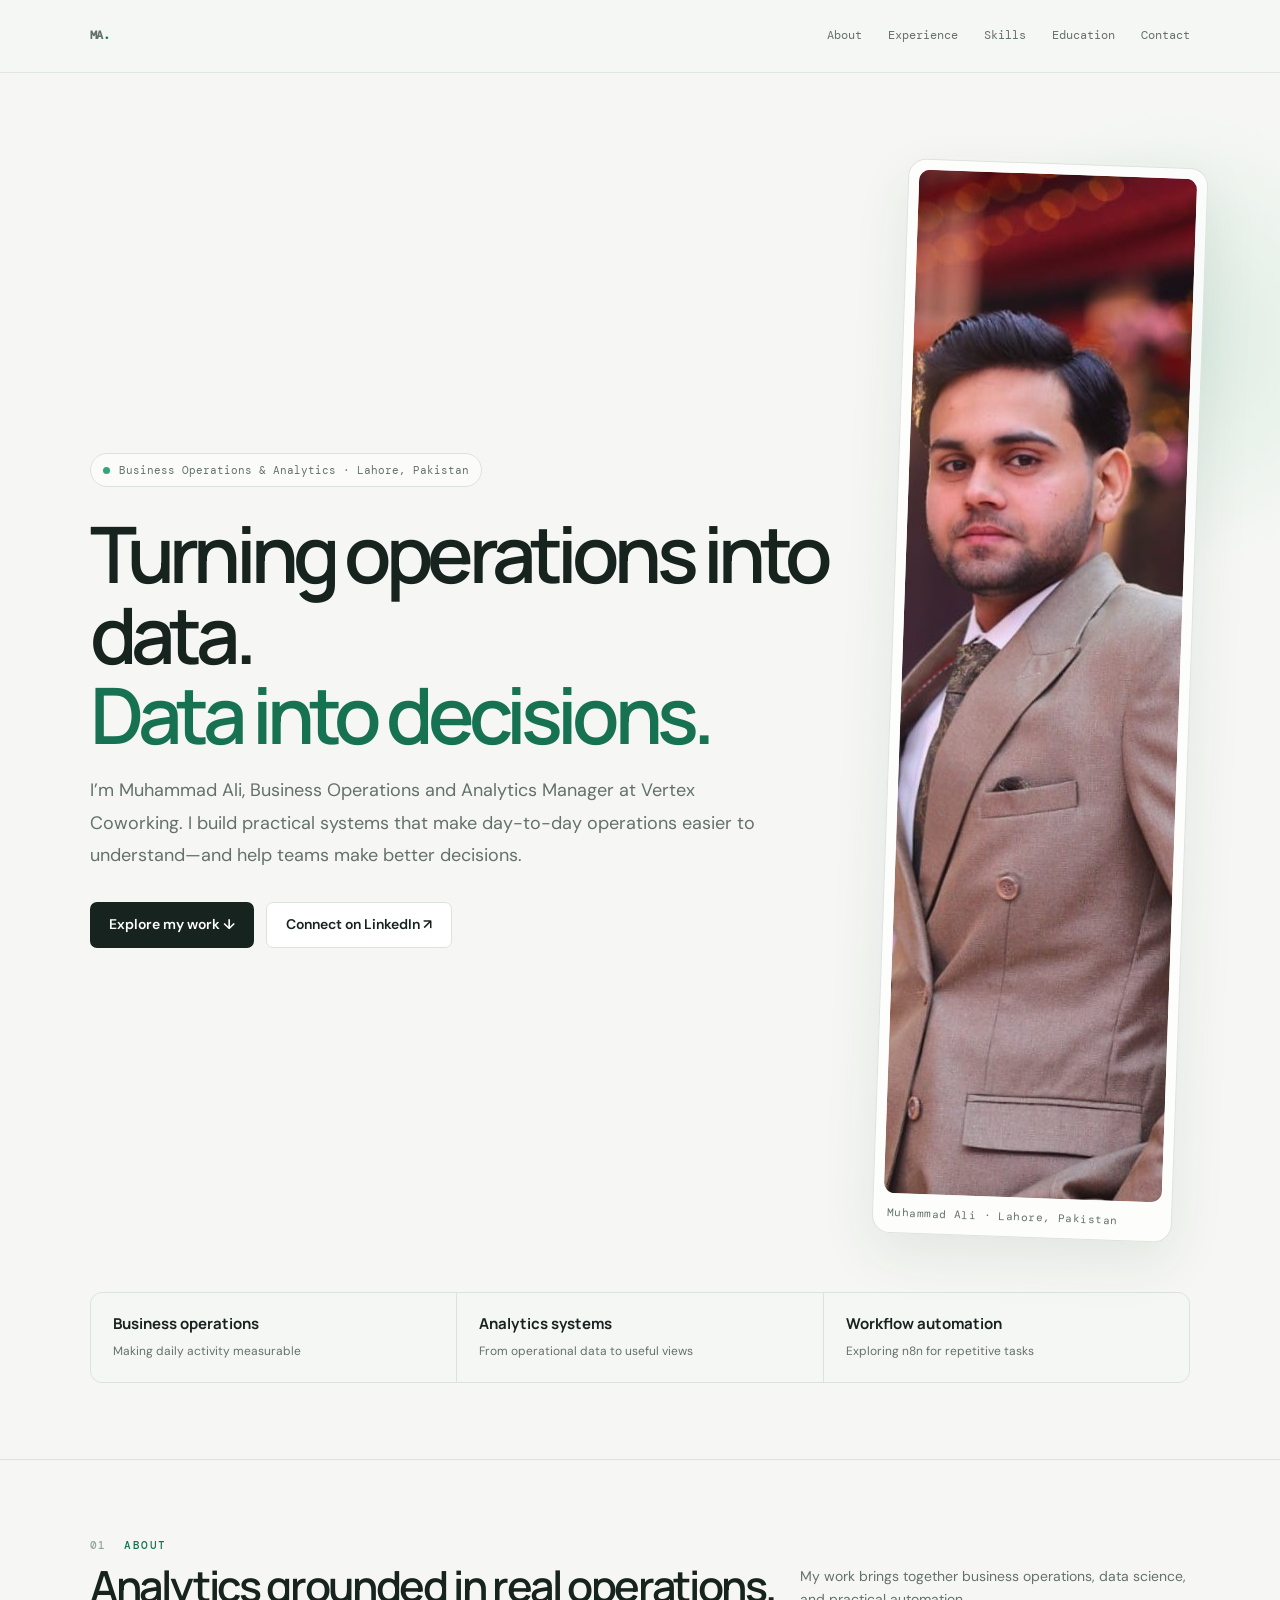
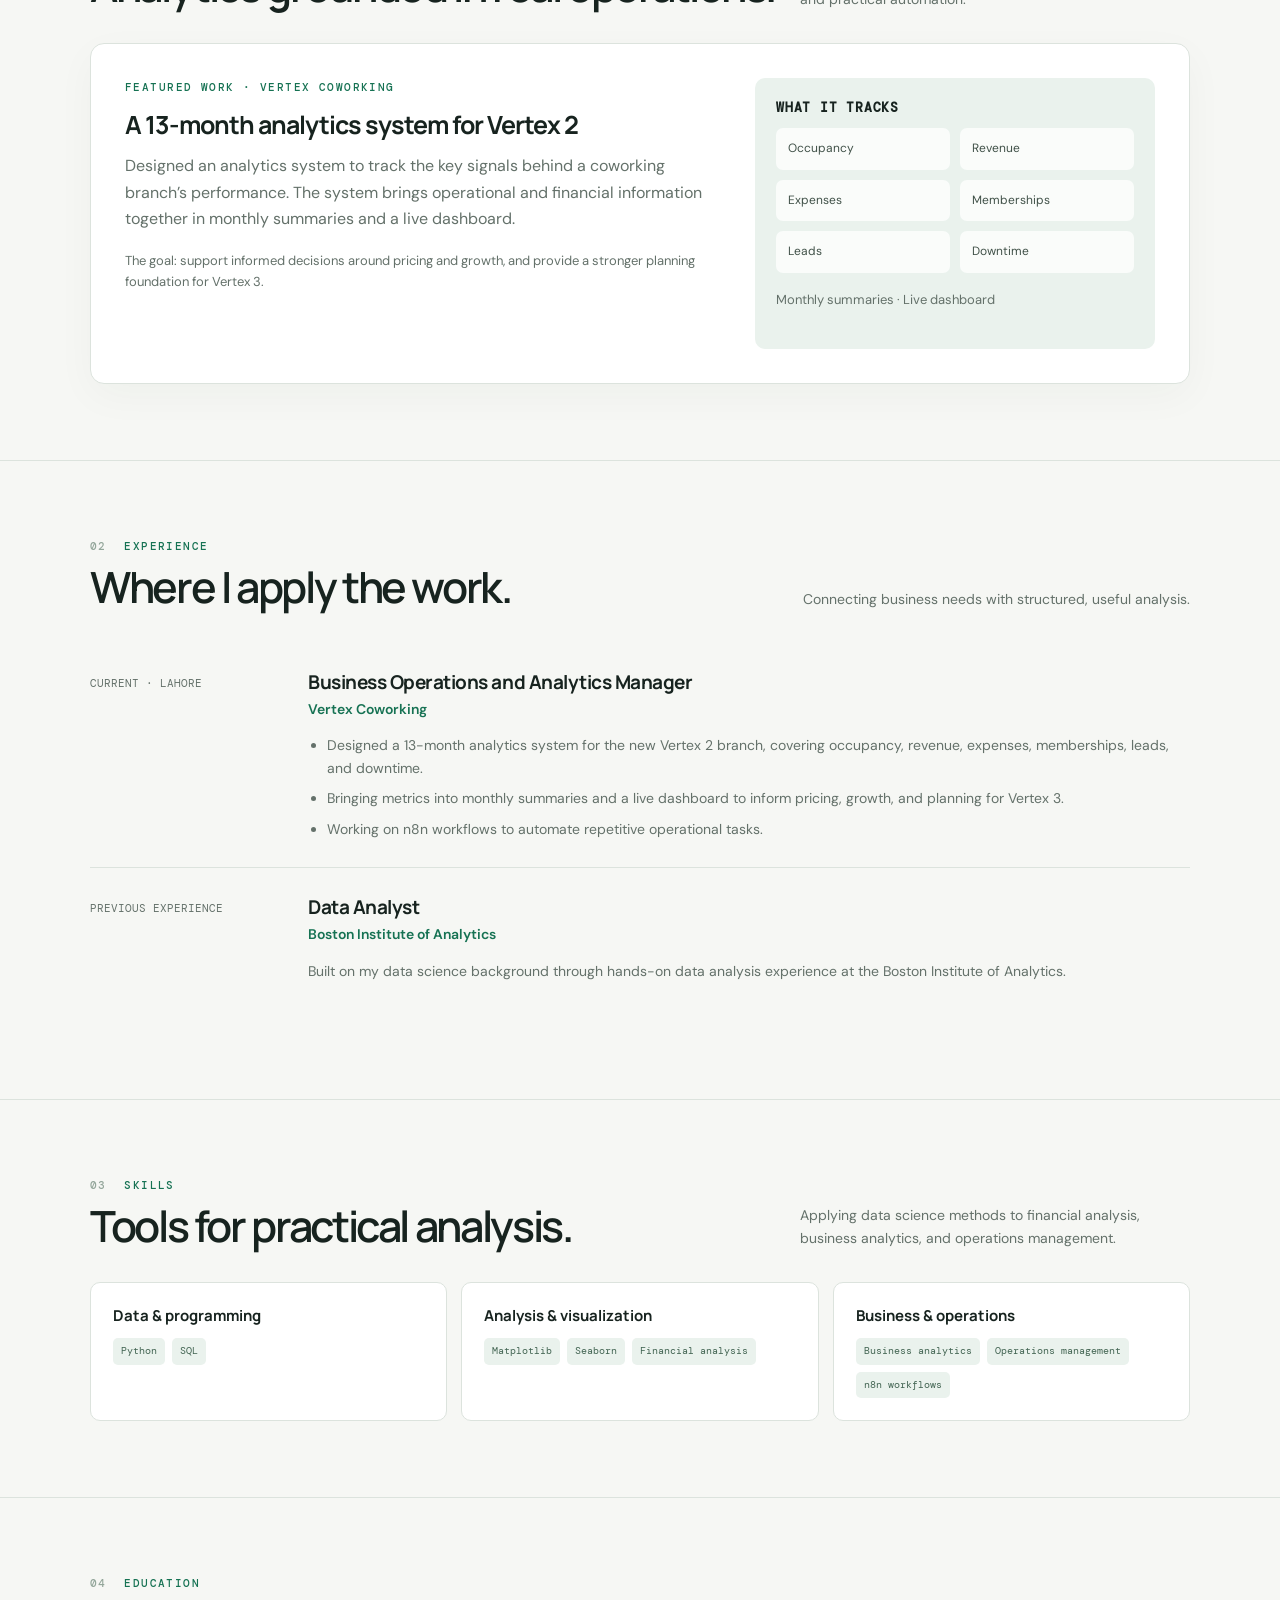
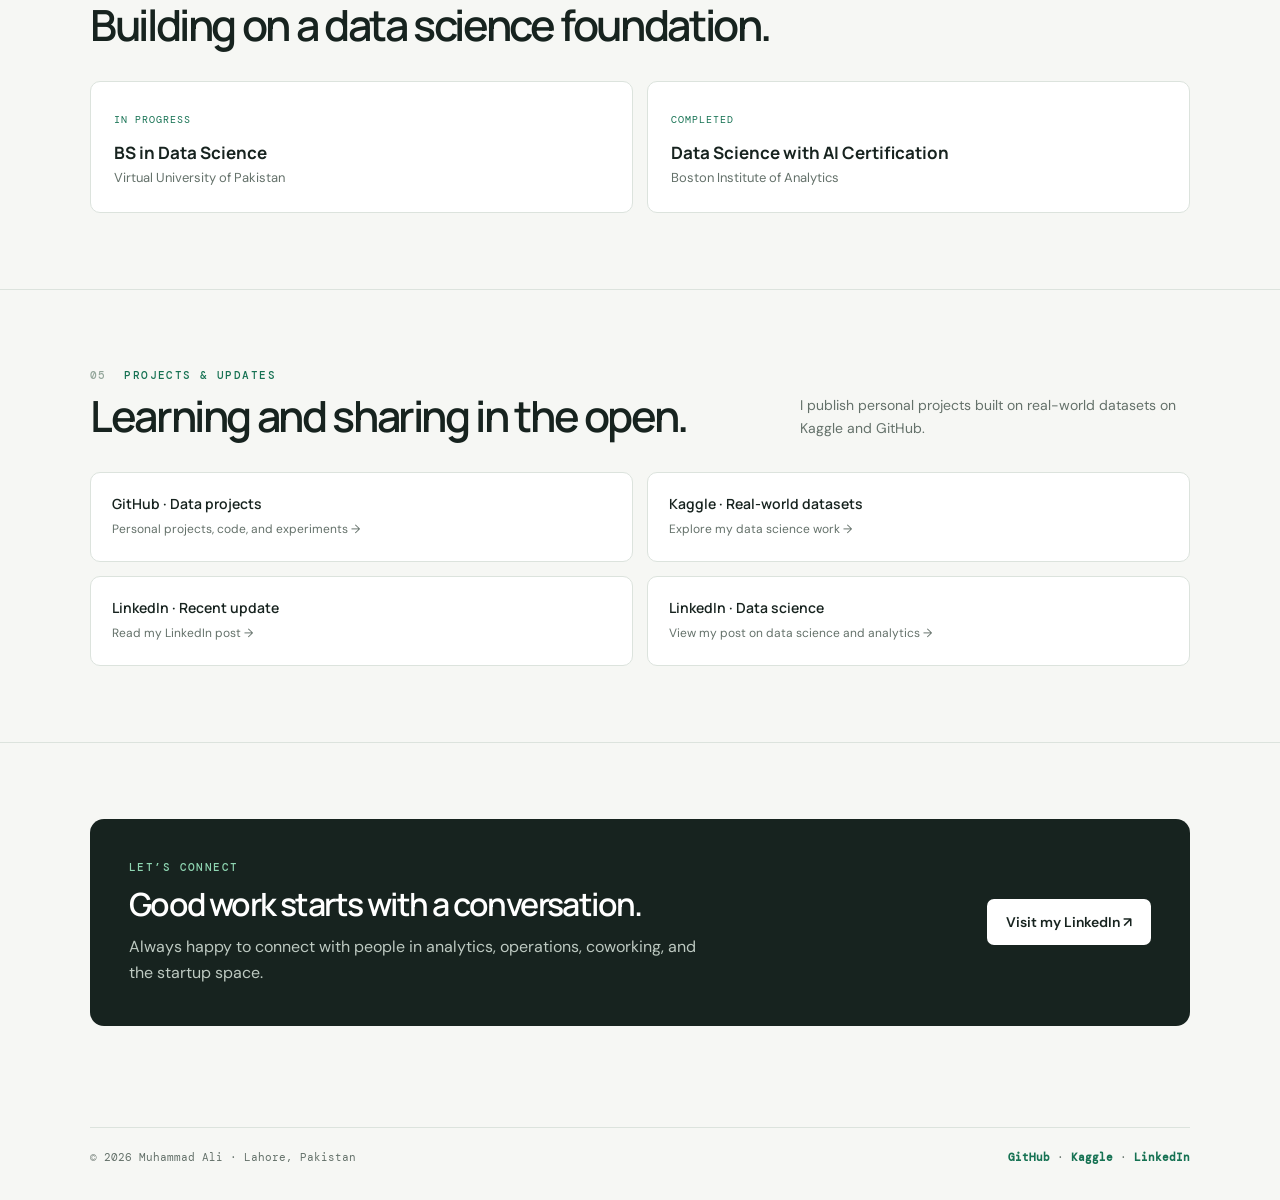
==== commit 48d143e0: "Add portrait to updated portfolio homepage" ====
--- a/index.html
+++ b/index.html
@@ -1,158 +1,104 @@
-<!doctype html>
+<!DOCTYPE html>
 <html lang="en">
 <head>
-  <meta charset="utf-8">
+  <meta charset="UTF-8">
   <meta name="viewport" content="width=device-width, initial-scale=1">
-  <meta name="theme-color" content="#101210">
-  <meta name="description" content="Muhammad Ali is a Business Operations and Analytics Manager at Vertex Coworking in Lahore, building practical analytics systems and workflows that turn operations into decisions.">
+  <meta name="theme-color" content="#f6f7f4">
+  <meta name="description" content="Muhammad Ali is a Business Operations and Analytics Manager at Vertex Coworking in Lahore, building practical analytics systems and workflows that turn operational data into decisions.">
   <meta name="author" content="Muhammad Ali">
   <meta property="og:type" content="website">
   <meta property="og:title" content="Muhammad Ali — Business Operations &amp; Analytics">
   <meta property="og:description" content="Turning day-to-day operations into data, and data into decisions at Vertex Coworking.">
   <meta property="og:url" content="https://muhammadali83.github.io/">
-  <meta property="og:image" content="https://muhammadali83.github.io/assets/og-image.jpg">
+  <meta property="og:image" content="https://muhammadali83.github.io/assets/profile.jpg">
   <title>Muhammad Ali — Business Operations &amp; Analytics</title>
   <link rel="preconnect" href="https://fonts.googleapis.com">
   <link rel="preconnect" href="https://fonts.gstatic.com" crossorigin>
-  <link href="https://fonts.googleapis.com/css2?family=DM+Mono:wght@400;500&family=DM+Sans:wght@400;500;600;700&family=Manrope:wght@400;500;600;700;800&display=swap" rel="stylesheet">
-  <link rel="stylesheet" href="styles.css">
-  <link rel="icon" href="assets/avatar.jpg" type="image/jpeg">
+  <link href="https://fonts.googleapis.com/css2?family=DM+Mono:wght@400;500&amp;family=DM+Sans:wght@400;500;600;700&amp;family=Manrope:wght@400;500;600;700;800&amp;display=swap" rel="stylesheet">
+  <style>
+    :root{color-scheme:light;--bg:#f6f7f4;--ink:#17231f;--muted:#64716a;--green:#167253;--line:#dce3dd;--white:#fff;--soft:#eaf2ed;--mono:'DM Mono',monospace;--sans:'DM Sans',sans-serif;--display:'Manrope',sans-serif}
+    *{box-sizing:border-box}html{scroll-behavior:smooth;scroll-padding-top:90px}body{margin:0;background:var(--bg);color:var(--ink);font-family:var(--sans);line-height:1.65}a{color:inherit}a:focus-visible{outline:3px solid #e6a94f;outline-offset:4px}.wrap{width:min(1100px,calc(100% - 48px));margin:auto}.mono,.eyebrow,.tag,.nav a,.label{font-family:var(--mono)}
+    header{position:sticky;top:0;z-index:5;background:rgba(246,247,244,.9);backdrop-filter:blur(14px);border-bottom:1px solid rgba(220,227,221,.8)}.nav{height:72px;display:flex;align-items:center;justify-content:space-between}.brand{text-decoration:none;font-family:var(--display);font-weight:800;letter-spacing:-.05em}.nav-links{display:flex;gap:26px}.nav a{text-decoration:none;font-size:12px;color:var(--muted)}.nav a:hover,.text-link:hover{color:var(--green)}
+    .hero{padding:90px 0 76px;position:relative;overflow:hidden}.hero:after{content:"";position:absolute;right:-130px;top:30px;width:470px;height:470px;border-radius:50%;background:radial-gradient(circle,#dcece2 0,rgba(220,236,226,0) 70%);z-index:-1}.hero-layout{display:grid;grid-template-columns:minmax(0,1fr) 300px;align-items:center;gap:54px}.eyebrow{font-size:11px;letter-spacing:.13em;text-transform:uppercase;color:var(--green);font-weight:500}.availability{display:inline-flex;align-items:center;gap:9px;padding:7px 12px;border:1px solid var(--line);border-radius:999px;background:rgba(255,255,255,.62);color:var(--muted);font-family:var(--mono);font-size:11px}.dot{width:7px;height:7px;border-radius:50%;background:#32a776}.hero h1{max-width:820px;margin:26px 0 20px;font-family:var(--display);font-size:clamp(48px,7vw,78px);line-height:1.03;letter-spacing:-.075em;font-weight:600}.hero h1 span{color:var(--green)}.intro{max-width:690px;color:var(--muted);font-size:18px;line-height:1.8}.hero-photo{position:relative;margin:0;padding:10px;border:1px solid var(--line);border-radius:18px;background:rgba(255,255,255,.76);box-shadow:0 20px 55px rgba(27,54,38,.09);transform:rotate(2deg)}.hero-photo img{display:block;width:100%;aspect-ratio:4/5;object-fit:cover;object-position:center top;border-radius:11px}.hero-photo figcaption{padding:12px 4px 3px;font:11px var(--mono);color:var(--muted);letter-spacing:.04em}.hero-actions{display:flex;gap:12px;flex-wrap:wrap;margin-top:30px}.button{display:inline-flex;align-items:center;justify-content:center;min-height:46px;padding:0 19px;border-radius:7px;text-decoration:none;font-weight:600;font-size:14px}.button.primary{background:var(--ink);color:#fff}.button.primary:hover{background:var(--green)}.button.secondary{border:1px solid var(--line);background:var(--white)}.button.secondary:hover{border-color:var(--green);color:var(--green)}
+    .quick-facts{display:grid;grid-template-columns:repeat(3,1fr);gap:1px;margin-top:54px;background:var(--line);border:1px solid var(--line);border-radius:12px;overflow:hidden}.fact{background:rgba(255,255,255,.72);padding:19px 22px}.fact b{display:block;font-family:var(--display);font-size:15px}.fact span{font-size:12px;color:var(--muted)}
+    section{padding:76px 0;border-top:1px solid var(--line)}.section-head{display:flex;justify-content:space-between;align-items:end;gap:24px;margin-bottom:32px}.section-head h2{margin:7px 0 0;font:600 clamp(30px,4vw,43px)/1.15 var(--display);letter-spacing:-.055em}.section-head p{max-width:390px;margin:0;color:var(--muted);font-size:14px}.num{margin-right:9px;color:#93a69a}.feature{display:grid;grid-template-columns:1.2fr .8fr;gap:30px;padding:34px;border:1px solid var(--line);border-radius:14px;background:var(--white);box-shadow:0 12px 40px rgba(27,54,38,.035)}.feature h3{margin:13px 0 12px;font:700 25px/1.3 var(--display);letter-spacing:-.04em}.feature p{color:var(--muted);margin:0 0 17px}.feature-aside{padding:21px;border-radius:10px;background:var(--soft)}.feature-aside h4{margin:0 0 12px;font:600 13px var(--mono);text-transform:uppercase;letter-spacing:.06em}.metric-list{display:grid;grid-template-columns:1fr 1fr;gap:10px}.metric{padding:11px 12px;border-radius:7px;background:rgba(255,255,255,.76);font-size:12px;color:#405148}.feature-note{margin-top:16px!important;font-size:13px}
+    .experience{display:grid;grid-template-columns:190px 1fr;gap:28px;padding:26px 0;border-top:1px solid var(--line)}.experience:first-of-type{border-top:0}.date{font:11px var(--mono);color:var(--muted);padding-top:7px}.experience h3{margin:0;font:700 19px var(--display);letter-spacing:-.025em}.company{margin:3px 0 13px;color:var(--green);font-size:14px;font-weight:600}.experience p,.experience li{color:var(--muted);font-size:14px}.experience ul{padding-left:19px;margin:0}.experience li+li{margin-top:7px}
+    .skills{display:grid;grid-template-columns:repeat(3,1fr);gap:14px}.skill-card{padding:22px;border:1px solid var(--line);border-radius:10px;background:var(--white)}.skill-card h3{font:700 15px var(--display);margin:0 0 12px}.tags{display:flex;flex-wrap:wrap;gap:7px}.tag{padding:5px 8px;border-radius:5px;background:var(--soft);color:#426452;font-size:10px}
+    .education{display:grid;grid-template-columns:1fr 1fr;gap:14px}.edu-card{padding:23px;border:1px solid var(--line);border-radius:10px;background:var(--white)}.edu-card .status{font:10px var(--mono);text-transform:uppercase;letter-spacing:.1em;color:var(--green)}.edu-card h3{margin:10px 0 3px;font:700 17px var(--display)}.edu-card p{margin:0;color:var(--muted);font-size:13px}
+    .connect{padding:39px;border-radius:14px;background:var(--ink);color:#fff;display:flex;align-items:center;justify-content:space-between;gap:28px}.connect h2{margin:6px 0 8px;font:600 32px var(--display);letter-spacing:-.05em}.connect p{max-width:570px;color:#bdc9c1;margin:0}.connect .eyebrow{color:#8ed5b1}.connect .button{background:#fff;color:var(--ink);white-space:nowrap}.connect .button:hover{background:#bce9cf}
+    .updates{display:grid;grid-template-columns:1fr 1fr;gap:14px}.update{padding:21px;border:1px solid var(--line);border-radius:10px;background:var(--white);text-decoration:none}.update:hover{border-color:#9bb8a4;transform:translateY(-2px)}.update strong{display:block;font:600 14px var(--display)}.update span{display:block;margin-top:7px;color:var(--muted);font-size:12px}
+    footer{padding:25px 0 36px;color:var(--muted);font:11px var(--mono)}.footer-inner{display:flex;justify-content:space-between;gap:15px;border-top:1px solid var(--line);padding-top:22px}.text-link{color:var(--green);text-decoration:none;font-weight:600}
+    @media(max-width:800px){.hero-layout{grid-template-columns:minmax(0,1fr) 230px;gap:30px}.hero h1{font-size:clamp(46px,7vw,65px)}}
+    @media(max-width:720px){.wrap{width:min(100% - 34px,560px)}.nav{height:62px}.nav-links{gap:13px}.nav a{font-size:10px}.nav-links a:nth-child(2){display:none}.hero{padding:65px 0 58px}.hero-layout{grid-template-columns:1fr;gap:28px}.hero h1{font-size:clamp(48px,13vw,72px)}.hero-photo{width:min(270px,75%);margin:0 auto}.intro{font-size:16px}.quick-facts{grid-template-columns:1fr;margin-top:36px}.fact{padding:13px 16px}.section-head{display:block}.section-head p{margin-top:12px}.feature{grid-template-columns:1fr;padding:22px}.experience{grid-template-columns:1fr;gap:4px}.date{padding:0}.skills{grid-template-columns:1fr 1fr}.education,.updates{grid-template-columns:1fr}.connect{display:block;padding:28px}.connect .button{margin-top:22px}.footer-inner{display:block}.footer-inner span{display:block;margin-top:8px}}
+    @media(max-width:420px){.nav-links{gap:9px}.nav-links a{font-size:9px}.skills{grid-template-columns:1fr}.hero-actions .button{flex:1}.metric-list{grid-template-columns:1fr 1fr}}
+    @media(prefers-reduced-motion:reduce){html{scroll-behavior:auto}*,*::before,*::after{transition:none!important}}
+  </style>
   <script type="application/ld+json">
-  {
-    "@context":"https://schema.org",
-    "@type":"Person",
-    "name":"Muhammad Ali",
-    "url":"https://muhammadali83.github.io/",
-    "jobTitle":"Business Operations and Analytics Manager",
-    "worksFor":{"@type":"Organization","name":"Vertex Coworking"},
-    "address":{"@type":"PostalAddress","addressLocality":"Lahore","addressCountry":"PK"},
-    "sameAs":["https://github.com/MUHAMMADALI83","https://kaggle.com/alimuhammad83","https://www.linkedin.com/in/muhammad-ali-748114368"]
-  }
+  {"@context":"https://schema.org","@type":"Person","name":"Muhammad Ali","url":"https://muhammadali83.github.io/","image":"https://muhammadali83.github.io/assets/profile.jpg","jobTitle":"Business Operations and Analytics Manager","worksFor":{"@type":"Organization","name":"Vertex Coworking"},"address":{"@type":"PostalAddress","addressLocality":"Lahore","addressCountry":"PK"},"sameAs":["https://github.com/MUHAMMADALI83","https://kaggle.com/alimuhammad83","https://www.linkedin.com/in/muhammad-ali-748114368"]}
   </script>
-  <script src="script.js" defer></script>
 </head>
 <body>
-  <a class="skip-link" href="#main">Skip to content</a>
-  <div class="page-noise" aria-hidden="true"></div>
-  <header class="site-header" id="top">
-    <div class="shell nav-wrap">
-      <a class="wordmark" href="#top" aria-label="Muhammad Ali, home">MA<span>.</span></a>
-      <button class="menu-toggle" type="button" aria-expanded="false" aria-controls="primary-nav" aria-label="Open navigation"><span></span><span></span></button>
-      <nav class="primary-nav" id="primary-nav" aria-label="Main navigation">
-        <a href="#about">About</a><a href="#work">Selected work</a><a href="#experience">Experience</a><a href="#contact">Contact</a>
-        <a class="nav-cta" href="https://www.linkedin.com/in/muhammad-ali-748114368" target="_blank" rel="noopener noreferrer">Let’s talk <span aria-hidden="true">↗</span></a>
-      </nav>
+  <header>
+    <div class="wrap nav">
+      <a class="brand" href="#home" aria-label="Muhammad Ali home">MA<span style="color:var(--green)">.</span></a>
+      <nav class="nav-links" aria-label="Main navigation"><a href="#about">About</a><a href="#experience">Experience</a><a href="#skills">Skills</a><a href="#education">Education</a><a href="#contact">Contact</a></nav>
     </div>
   </header>
-
-  <main id="main">
-    <section class="hero shell" aria-labelledby="hero-title">
-      <div class="hero-grid" aria-hidden="true"></div>
-      <div class="hero-copy">
-        <p class="eyebrow hero-label"><span class="status-pulse"></span> OPERATIONS · ANALYTICS · LAHORE, PK</p>
-        <h1 id="hero-title">Turning operations<br>into <span class="accent-text">clear decisions.</span></h1>
-        <p class="hero-intro">I’m <strong>Muhammad Ali</strong> — Business Operations and Analytics Manager at Vertex Coworking. I turn the moving parts of a business into practical systems people can use.</p>
-        <div class="hero-actions">
-          <a class="button button-primary magnetic" href="#work">Explore my work <span aria-hidden="true">↘</span></a>
-          <a class="button button-quiet magnetic" href="https://www.linkedin.com/in/muhammad-ali-748114368" target="_blank" rel="noopener noreferrer">Let’s connect <span aria-hidden="true">↗</span></a>
+  <main id="home">
+    <section class="hero" style="border:0">
+      <div class="wrap">
+        <div class="hero-layout">
+          <div>
+            <div class="availability"><span class="dot" aria-hidden="true"></span> Business Operations &amp; Analytics · Lahore, Pakistan</div>
+            <h1>Turning operations into data.<br><span>Data into decisions.</span></h1>
+            <p class="intro">I’m Muhammad Ali, Business Operations and Analytics Manager at Vertex Coworking. I build practical systems that make day-to-day operations easier to understand—and help teams make better decisions.</p>
+            <div class="hero-actions"><a class="button primary" href="#work">Explore my work ↓</a><a class="button secondary" href="https://www.linkedin.com/in/muhammad-ali-748114368" target="_blank" rel="noopener noreferrer">Connect on LinkedIn ↗</a></div>
+          </div>
+          <figure class="hero-photo"><img src="assets/profile.jpg" alt="Portrait of Muhammad Ali" width="819" height="1024" fetchpriority="high"><figcaption>Muhammad Ali · Lahore, Pakistan</figcaption></figure>
         </div>
-        <div class="hero-meta"><span>BUSINESS OPERATIONS &amp; ANALYTICS</span><span class="meta-line"></span><span>LAHORE, PAKISTAN</span></div>
-      </div>
-      <div class="hero-visual" aria-label="Portrait of Muhammad Ali">
-        <div class="visual-orbit orbit-one"></div><div class="visual-orbit orbit-two"></div>
-        <div class="portrait-frame"><img src="assets/profile.jpg" alt="Muhammad Ali" fetchpriority="high"></div>
-        <div class="visual-stamp"><span class="stamp-mark">MA</span><span>BUILT ON<br>REAL OPERATIONS</span></div>
-        <div class="visual-caption"><span class="caption-dot"></span> DATA WITH A PURPOSE</div>
-      </div>
-      <a class="scroll-cue" href="#about"><span class="scroll-wheel" aria-hidden="true"></span><span>SCROLL TO EXPLORE</span></a>
-      <div class="hero-index" aria-hidden="true">01 — 06</div>
-    </section>
-
-    <section class="intro-section section shell" id="about" aria-labelledby="about-title">
-      <div class="section-kicker reveal"><span>01</span><span>THE APPROACH</span></div>
-      <div class="intro-layout">
-        <h2 class="section-title reveal" id="about-title">Good analytics starts<br>with <span class="accent-text">how work really works.</span></h2>
-        <div class="intro-text reveal">
-          <p>My work sits where business operations meet data. I build straightforward ways to see what’s happening, understand why, and make the next decision with more confidence.</p>
-          <p>At Vertex Coworking, that means bringing occupancy, revenue, expenses, memberships, leads, and downtime into a clearer operating picture — with useful monthly summaries and a live dashboard.</p>
-          <a class="text-link" href="#experience">A little more about my journey <span aria-hidden="true">↘</span></a>
-        </div>
-      </div>
-      <div class="focus-strip reveal" aria-label="Professional focus areas">
-        <div class="focus-item"><span class="focus-number">01</span><div><h3>Business operations</h3><p>Make daily activity measurable.</p></div><span class="focus-arrow" aria-hidden="true">↗</span></div>
-        <div class="focus-item"><span class="focus-number">02</span><div><h3>Analytics systems</h3><p>Turn scattered data into a useful view.</p></div><span class="focus-arrow" aria-hidden="true">↗</span></div>
-        <div class="focus-item"><span class="focus-number">03</span><div><h3>Workflow automation</h3><p>Explore n8n for repetitive tasks.</p></div><span class="focus-arrow" aria-hidden="true">↗</span></div>
-      </div>
-    </section>
-
-    <section class="work-section section" id="work" aria-labelledby="work-title">
-      <div class="shell">
-        <div class="section-heading reveal"><div><div class="section-kicker"><span>02</span><span>SELECTED WORK</span></div><h2 class="section-title" id="work-title">A clearer picture<br>of <span class="accent-text">branch performance.</span></h2></div><p>Practical analytics for decisions that matter — built around real operational signals.</p></div>
-        <article class="project-feature reveal">
-          <div class="project-art" aria-label="Illustration of the Vertex Coworking analytics dashboard">
-            <div class="art-topline"><span>VERTEX / OPERATIONS INTELLIGENCE</span><span>01 — SYSTEM VIEW</span></div>
-            <div class="chart-panel">
-              <div class="chart-heading"><div><span class="chart-overline">VERTEX 2 · PERFORMANCE</span><strong>Monthly operating picture</strong></div><span class="chart-period">13 MONTHS <span aria-hidden="true">⌄</span></span></div>
-              <div class="chart-stats"><div><span>OCCUPANCY</span><b>Track</b></div><div><span>REVENUE</span><b>Review</b></div><div><span>MEMBERSHIPS</span><b>Understand</b></div></div>
-              <div class="chart-visual"><div class="chart-y-labels"><span>HIGH</span><span>—</span><span>—</span><span>LOW</span></div><svg viewBox="0 0 640 180" role="img" aria-label="Decorative line chart illustrating monthly data trends" preserveAspectRatio="none"><defs><linearGradient id="area" x1="0" x2="0" y1="0" y2="1"><stop offset="0" stop-color="#d9ff7a" stop-opacity=".25"/><stop offset="1" stop-color="#d9ff7a" stop-opacity="0"/></linearGradient></defs><path class="chart-area" d="M0 130 C45 119 48 112 90 117 S145 93 178 101 S225 78 266 94 S320 65 356 79 S410 48 449 63 S505 41 536 56 S590 24 640 32 L640 180 L0 180Z"/><path class="chart-line" d="M0 130 C45 119 48 112 90 117 S145 93 178 101 S225 78 266 94 S320 65 356 79 S410 48 449 63 S505 41 536 56 S590 24 640 32"/><circle cx="449" cy="63" r="5"/><circle cx="640" cy="32" r="5"/></svg></div>
-              <div class="chart-x-labels"><span>MONTH 01</span><span>MONTH 04</span><span>MONTH 07</span><span>MONTH 10</span><span>MONTH 13</span></div>
-              <div class="chart-foot"><span class="chart-live"><i></i> OPERATING SIGNALS</span><span>MONTHLY SUMMARIES · LIVE DASHBOARD</span></div>
-            </div>
-            <span class="art-index" aria-hidden="true">V2 / 13</span>
-          </div>
-          <div class="project-copy"><div class="project-tag"><span>FEATURED CASE STUDY</span><span>VERTEX COWORKING</span></div><h3>A 13-month analytics system for Vertex 2</h3><p>Designed an analytics system to track the key signals behind a coworking branch’s performance. It brings operational and financial information together in monthly summaries and a live dashboard.</p><p class="project-outcome">The goal: support informed decisions around pricing and growth, and provide a stronger planning foundation for Vertex 3.</p><div class="project-data"><span>Occupancy</span><span>Revenue</span><span>Expenses</span><span>Memberships</span><span>Leads</span><span>Downtime</span></div><a class="text-link" href="https://www.linkedin.com/in/muhammad-ali-748114368" target="_blank" rel="noopener noreferrer">Discuss the work <span aria-hidden="true">↗</span></a></div>
-        </article>
-      </div>
-    </section>
-
-    <section class="experience-section section shell" id="experience" aria-labelledby="experience-title">
-      <div class="section-heading reveal"><div><div class="section-kicker"><span>03</span><span>EXPERIENCE</span></div><h2 class="section-title" id="experience-title">Doing the work.<br><span class="accent-text">Learning as I go.</span></h2></div><p>Connecting business needs with structured, useful analysis.</p></div>
-      <div class="timeline">
-        <article class="timeline-item reveal"><div class="timeline-date"><span class="timeline-marker"></span><span>CURRENT · LAHORE</span></div><div class="timeline-content"><div class="timeline-top"><h3>Business Operations and Analytics Manager</h3><span class="timeline-index">01</span></div><p class="company-name">Vertex Coworking</p><ul><li>Designed a 13-month analytics system for the new Vertex 2 branch, covering occupancy, revenue, expenses, memberships, leads, and downtime.</li><li>Bringing metrics into monthly summaries and a live dashboard to inform pricing, growth, and planning for Vertex 3.</li><li>Working on n8n workflows to automate repetitive operational tasks.</li></ul></div></article>
-        <article class="timeline-item reveal"><div class="timeline-date"><span class="timeline-marker"></span><span>PREVIOUS EXPERIENCE</span></div><div class="timeline-content"><div class="timeline-top"><h3>Data Analyst</h3><span class="timeline-index">02</span></div><p class="company-name">Boston Institute of Analytics</p><p>Built on my data science background through hands-on data analysis experience at the Boston Institute of Analytics.</p></div></article>
-      </div>
-    </section>
-
-    <section class="skills-section section" id="skills" aria-labelledby="skills-title">
-      <div class="shell">
-        <div class="section-heading reveal"><div><div class="section-kicker"><span>04</span><span>SKILLS &amp; EXPERTISE</span></div><h2 class="section-title" id="skills-title">Tools for <span class="accent-text">practical analysis.</span></h2></div><p>Applying data science methods to financial analysis, business analytics, and operations management.</p></div>
-        <div class="skills-grid">
-          <article class="skill-card reveal"><div class="skill-card-top"><span class="skill-icon" aria-hidden="true">{ }</span><span>01 / DATA</span></div><h3>Data &amp; programming</h3><p>Working with data to make business questions easier to answer.</p><div class="skill-tags"><span>Python</span><span>SQL</span></div></article>
-          <article class="skill-card reveal"><div class="skill-card-top"><span class="skill-icon" aria-hidden="true">↗</span><span>02 / INSIGHT</span></div><h3>Analysis &amp; visualization</h3><p>Exploring patterns and making the picture clearer.</p><div class="skill-tags"><span>Matplotlib</span><span>Seaborn</span><span>Financial analysis</span></div></article>
-          <article class="skill-card reveal"><div class="skill-card-top"><span class="skill-icon" aria-hidden="true">⌘</span><span>03 / OPERATIONS</span></div><h3>Business &amp; operations</h3><p>Grounding analysis in the realities of running a business.</p><div class="skill-tags"><span>Business analytics</span><span>Operations management</span><span>n8n workflows</span></div></article>
+        <div class="quick-facts" aria-label="Professional focus">
+          <div class="fact"><b>Business operations</b><span>Making daily activity measurable</span></div>
+          <div class="fact"><b>Analytics systems</b><span>From operational data to useful views</span></div>
+          <div class="fact"><b>Workflow automation</b><span>Exploring n8n for repetitive tasks</span></div>
         </div>
       </div>
     </section>
-
-    <section class="education-section section shell" id="education" aria-labelledby="education-title">
-      <div class="section-heading reveal"><div><div class="section-kicker"><span>05</span><span>EDUCATION</span></div><h2 class="section-title" id="education-title">A foundation in <span class="accent-text">data science.</span></h2></div></div>
-      <div class="education-grid">
-        <article class="education-card reveal"><span class="education-state"><i></i> IN PROGRESS</span><span class="education-number">01</span><h3>BS in Data Science</h3><p>Virtual University of Pakistan</p><span class="education-arrow" aria-hidden="true">↗</span></article>
-        <article class="education-card reveal"><span class="education-state completed"><i></i> COMPLETED</span><span class="education-number">02</span><h3>Data Science with AI Certification</h3><p>Boston Institute of Analytics</p><span class="education-arrow" aria-hidden="true">↗</span></article>
-      </div>
-    </section>
-
-    <section class="elsewhere-section section" id="projects" aria-labelledby="projects-title">
-      <div class="shell">
-        <div class="section-heading reveal"><div><div class="section-kicker"><span>06</span><span>PROJECTS &amp; UPDATES</span></div><h2 class="section-title" id="projects-title">Learning and sharing<br><span class="accent-text">in the open.</span></h2></div><p>Personal projects built on real-world datasets, alongside notes and updates on data science.</p></div>
-        <div class="link-grid">
-          <a class="link-card reveal" href="https://github.com/MUHAMMADALI83" target="_blank" rel="noopener noreferrer"><span class="link-card-number">01</span><span class="link-card-type">CODE &amp; EXPERIMENTS</span><h3>GitHub</h3><p>Personal projects, code, and experiments.</p><span class="link-card-arrow" aria-hidden="true">↗</span></a>
-          <a class="link-card reveal" href="https://www.kaggle.com/alimuhammad83" target="_blank" rel="noopener noreferrer"><span class="link-card-number">02</span><span class="link-card-type">REAL-WORLD DATASETS</span><h3>Kaggle</h3><p>Explore my data science work and analysis.</p><span class="link-card-arrow" aria-hidden="true">↗</span></a>
-          <a class="link-card reveal" href="https://www.linkedin.com/feed/update/urn:li:activity:7518644709171343361/?lipi=urn%3Ali%3Apage%3Ad_flagship3_profile_view_base%3BRhQhc%2FHkS5aLK8YsJJ9G0A%3D%3D" target="_blank" rel="noopener noreferrer"><span class="link-card-number">03</span><span class="link-card-type">RECENT UPDATE</span><h3>LinkedIn</h3><p>Read my recent professional update.</p><span class="link-card-arrow" aria-hidden="true">↗</span></a>
-          <a class="link-card reveal" href="https://www.linkedin.com/posts/muhammad-ali-748114368_datascience-analytics-machinelearning-share-7398320126045081600-w8kL/?utm_source=share&amp;utm_medium=member_desktop&amp;rcm=ACoAAFskPCgBpuPgAkxkeyQs7HunTLKotAAh4Ag" target="_blank" rel="noopener noreferrer"><span class="link-card-number">04</span><span class="link-card-type">DATA SCIENCE</span><h3>LinkedIn post</h3><p>View my post on data science and analytics.</p><span class="link-card-arrow" aria-hidden="true">↗</span></a>
+    <section id="about">
+      <div class="wrap">
+        <div class="section-head"><div><div class="eyebrow"><span class="num">01</span> About</div><h2>Analytics grounded in real operations.</h2></div><p>My work brings together business operations, data science, and practical automation.</p></div>
+        <div class="feature" id="work">
+          <div><div class="eyebrow">Featured work · Vertex Coworking</div><h3>A 13-month analytics system for Vertex 2</h3><p>Designed an analytics system to track the key signals behind a coworking branch’s performance. The system brings operational and financial information together in monthly summaries and a live dashboard.</p><p class="feature-note">The goal: support informed decisions around pricing and growth, and provide a stronger planning foundation for Vertex 3.</p></div>
+          <aside class="feature-aside" aria-label="Data tracked by the analytics system"><h4>What it tracks</h4><div class="metric-list"><div class="metric">Occupancy</div><div class="metric">Revenue</div><div class="metric">Expenses</div><div class="metric">Memberships</div><div class="metric">Leads</div><div class="metric">Downtime</div></div><p class="feature-note">Monthly summaries · Live dashboard</p></aside>
         </div>
       </div>
     </section>
-
-    <section class="contact-section section shell" id="contact" aria-labelledby="contact-title">
-      <div class="contact-card reveal">
-        <div class="contact-orb" aria-hidden="true"></div>
-        <div class="contact-content"><div class="section-kicker"><span>07</span><span>LET’S CONNECT</span></div><p class="contact-pretitle">HAVE A QUESTION OR IDEA?</p><h2 id="contact-title">Good work starts<br>with a <span class="accent-text">conversation.</span></h2><p class="contact-copy">Always happy to connect with people in analytics, operations, coworking, and the startup space.</p><div class="contact-actions"><a class="button button-primary magnetic" href="https://www.linkedin.com/in/muhammad-ali-748114368" target="_blank" rel="noopener noreferrer">Message me on LinkedIn <span aria-hidden="true">↗</span></a><a class="contact-secondary" href="https://github.com/MUHAMMADALI83" target="_blank" rel="noopener noreferrer">Or find me on GitHub ↗</a></div></div>
-        <div class="contact-side"><span class="contact-side-mark">MA<span>.</span></span><span>OPERATIONS<br>MEET INSIGHT</span><span class="contact-side-line"></span><span>LAHORE, PAKISTAN<br>OPEN TO GOOD CONVERSATIONS</span></div>
+    <section id="experience">
+      <div class="wrap">
+        <div class="section-head"><div><div class="eyebrow"><span class="num">02</span> Experience</div><h2>Where I apply the work.</h2></div><p>Connecting business needs with structured, useful analysis.</p></div>
+        <article class="experience"><div class="date">CURRENT · LAHORE</div><div><h3>Business Operations and Analytics Manager</h3><div class="company">Vertex Coworking</div><ul><li>Designed a 13-month analytics system for the new Vertex 2 branch, covering occupancy, revenue, expenses, memberships, leads, and downtime.</li><li>Bringing metrics into monthly summaries and a live dashboard to inform pricing, growth, and planning for Vertex 3.</li><li>Working on n8n workflows to automate repetitive operational tasks.</li></ul></div></article>
+        <article class="experience"><div class="date">PREVIOUS EXPERIENCE</div><div><h3>Data Analyst</h3><div class="company">Boston Institute of Analytics</div><p>Built on my data science background through hands-on data analysis experience at the Boston Institute of Analytics.</p></div></article>
       </div>
     </section>
+    <section id="skills">
+      <div class="wrap">
+        <div class="section-head"><div><div class="eyebrow"><span class="num">03</span> Skills</div><h2>Tools for practical analysis.</h2></div><p>Applying data science methods to financial analysis, business analytics, and operations management.</p></div>
+        <div class="skills"><article class="skill-card"><h3>Data &amp; programming</h3><div class="tags"><span class="tag">Python</span><span class="tag">SQL</span></div></article><article class="skill-card"><h3>Analysis &amp; visualization</h3><div class="tags"><span class="tag">Matplotlib</span><span class="tag">Seaborn</span><span class="tag">Financial analysis</span></div></article><article class="skill-card"><h3>Business &amp; operations</h3><div class="tags"><span class="tag">Business analytics</span><span class="tag">Operations management</span><span class="tag">n8n workflows</span></div></article></div>
+      </div>
+    </section>
+    <section id="education">
+      <div class="wrap">
+        <div class="section-head"><div><div class="eyebrow"><span class="num">04</span> Education</div><h2>Building on a data science foundation.</h2></div></div>
+        <div class="education"><article class="edu-card"><span class="status">In progress</span><h3>BS in Data Science</h3><p>Virtual University of Pakistan</p></article><article class="edu-card"><span class="status">Completed</span><h3>Data Science with AI Certification</h3><p>Boston Institute of Analytics</p></article></div>
+      </div>
+    </section>
+    <section id="projects">
+      <div class="wrap">
+        <div class="section-head"><div><div class="eyebrow"><span class="num">05</span> Projects &amp; updates</div><h2>Learning and sharing in the open.</h2></div><p>I publish personal projects built on real-world datasets on Kaggle and GitHub.</p></div>
+        <div class="updates"><a class="update" href="https://github.com/MUHAMMADALI83" target="_blank" rel="noopener noreferrer"><strong>GitHub · Data projects</strong><span>Personal projects, code, and experiments →</span></a><a class="update" href="https://www.kaggle.com/alimuhammad83" target="_blank" rel="noopener noreferrer"><strong>Kaggle · Real-world datasets</strong><span>Explore my data science work →</span></a><a class="update" href="https://www.linkedin.com/feed/update/urn:li:activity:7518644709171343361/?lipi=urn%3Ali%3Apage%3Ad_flagship3_profile_view_base%3BRhQhc%2FHkS5aLK8YsJJ9G0A%3D%3D" target="_blank" rel="noopener noreferrer"><strong>LinkedIn · Recent update</strong><span>Read my LinkedIn post →</span></a><a class="update" href="https://www.linkedin.com/posts/muhammad-ali-748114368_datascience-analytics-machinelearning-share-7398320126045081600-w8kL/?utm_source=share&amp;utm_medium=member_desktop&amp;rcm=ACoAAFskPCgBpuPgAkxkeyQs7HunTLKotAAh4Ag" target="_blank" rel="noopener noreferrer"><strong>LinkedIn · Data science</strong><span>View my post on data science and analytics →</span></a></div>
+      </div>
+    </section>
+    <section id="contact"><div class="wrap"><div class="connect"><div><div class="eyebrow">Let’s connect</div><h2>Good work starts with a conversation.</h2><p>Always happy to connect with people in analytics, operations, coworking, and the startup space.</p></div><a class="button" href="https://www.linkedin.com/in/muhammad-ali-748114368" target="_blank" rel="noopener noreferrer">Visit my LinkedIn ↗</a></div></div></section>
   </main>
-
-  <footer class="site-footer shell"><a class="wordmark footer-mark" href="#top" aria-label="Back to top">MA<span>.</span></a><span class="footer-note">© <span id="year">2026</span> MUHAMMAD ALI · MADE WITH INTENTION.</span><div class="footer-links"><a href="https://github.com/MUHAMMADALI83" target="_blank" rel="noopener noreferrer">GITHUB</a><a href="https://www.kaggle.com/alimuhammad83" target="_blank" rel="noopener noreferrer">KAGGLE</a><a href="https://www.linkedin.com/in/muhammad-ali-748114368" target="_blank" rel="noopener noreferrer">LINKEDIN</a><a href="#top" aria-label="Back to top">BACK TO TOP ↑</a></div></footer>
+  <footer><div class="wrap footer-inner"><span>© 2026 Muhammad Ali · Lahore, Pakistan</span><span><a class="text-link" href="https://github.com/MUHAMMADALI83" target="_blank" rel="noopener noreferrer">GitHub</a> · <a class="text-link" href="https://www.kaggle.com/alimuhammad83" target="_blank" rel="noopener noreferrer">Kaggle</a> · <a class="text-link" href="https://www.linkedin.com/in/muhammad-ali-748114368" target="_blank" rel="noopener noreferrer">LinkedIn</a></span></div></footer>
 </body>
 </html>
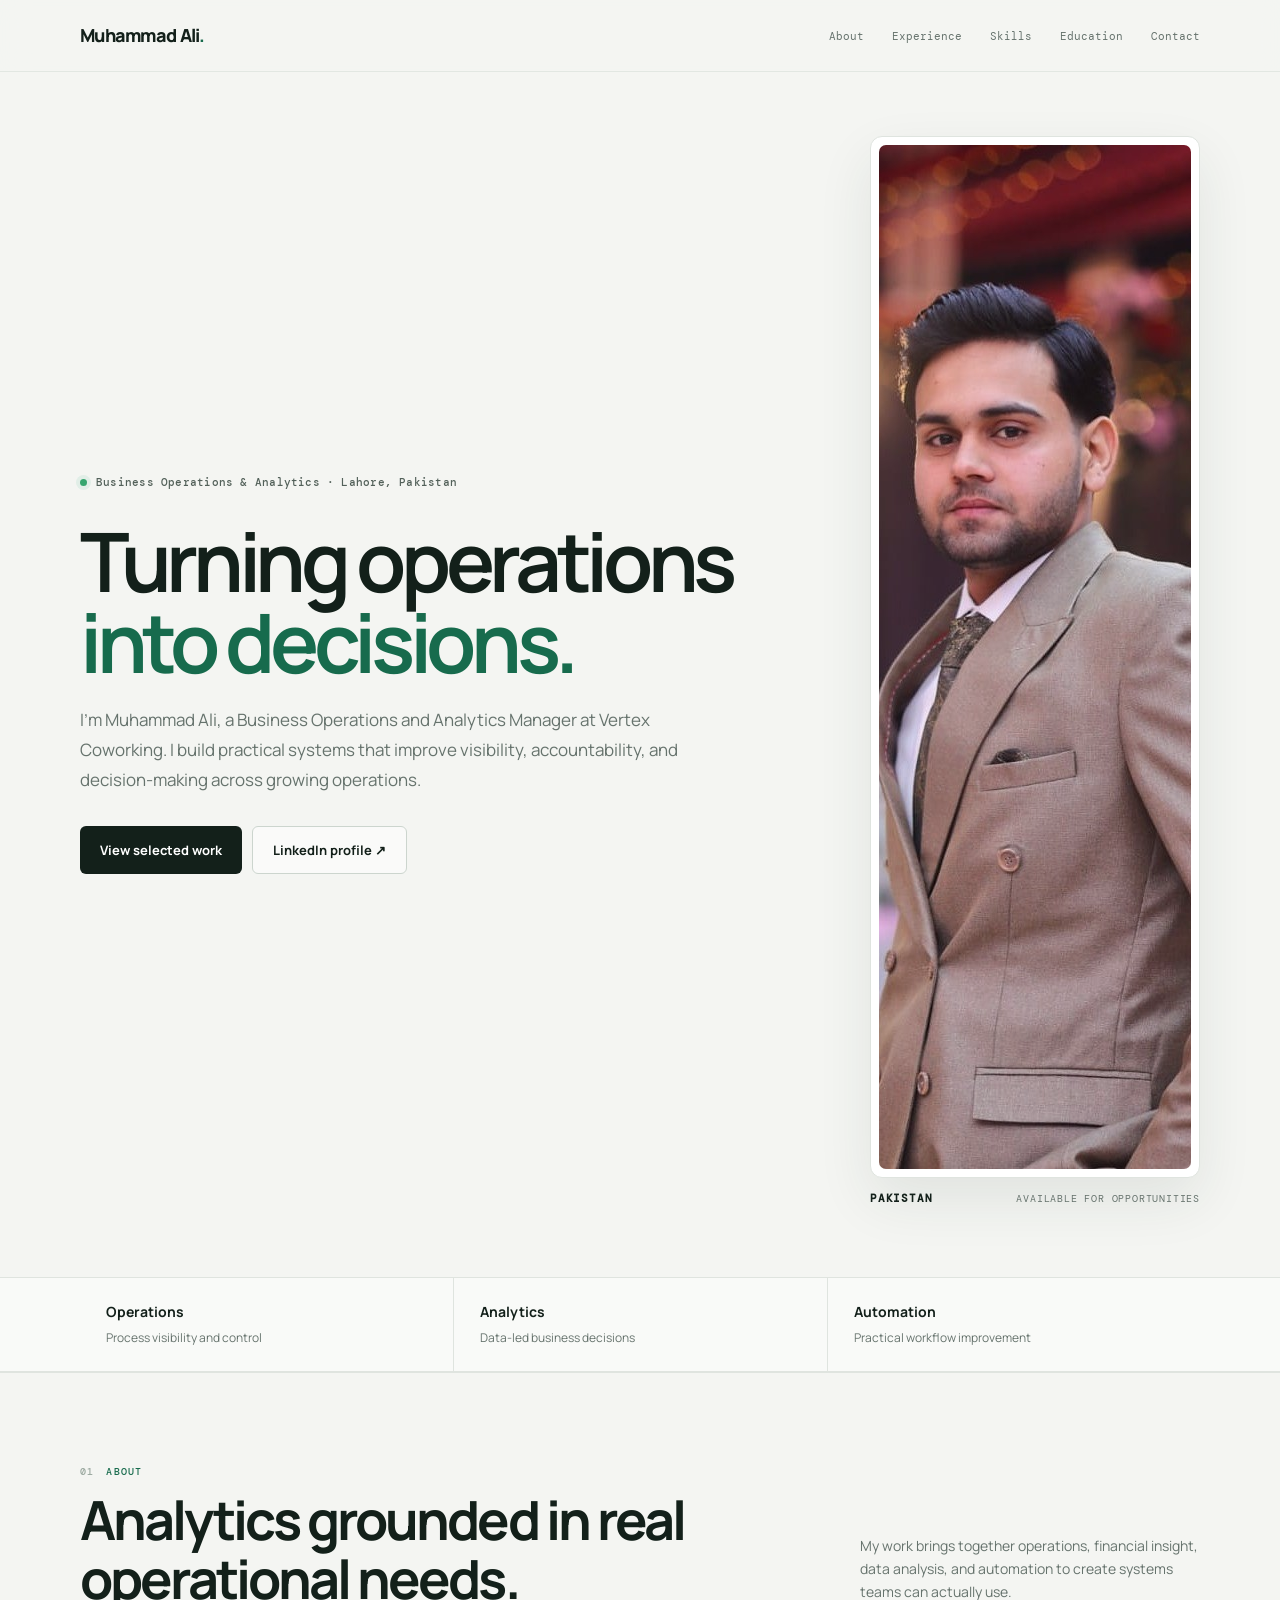
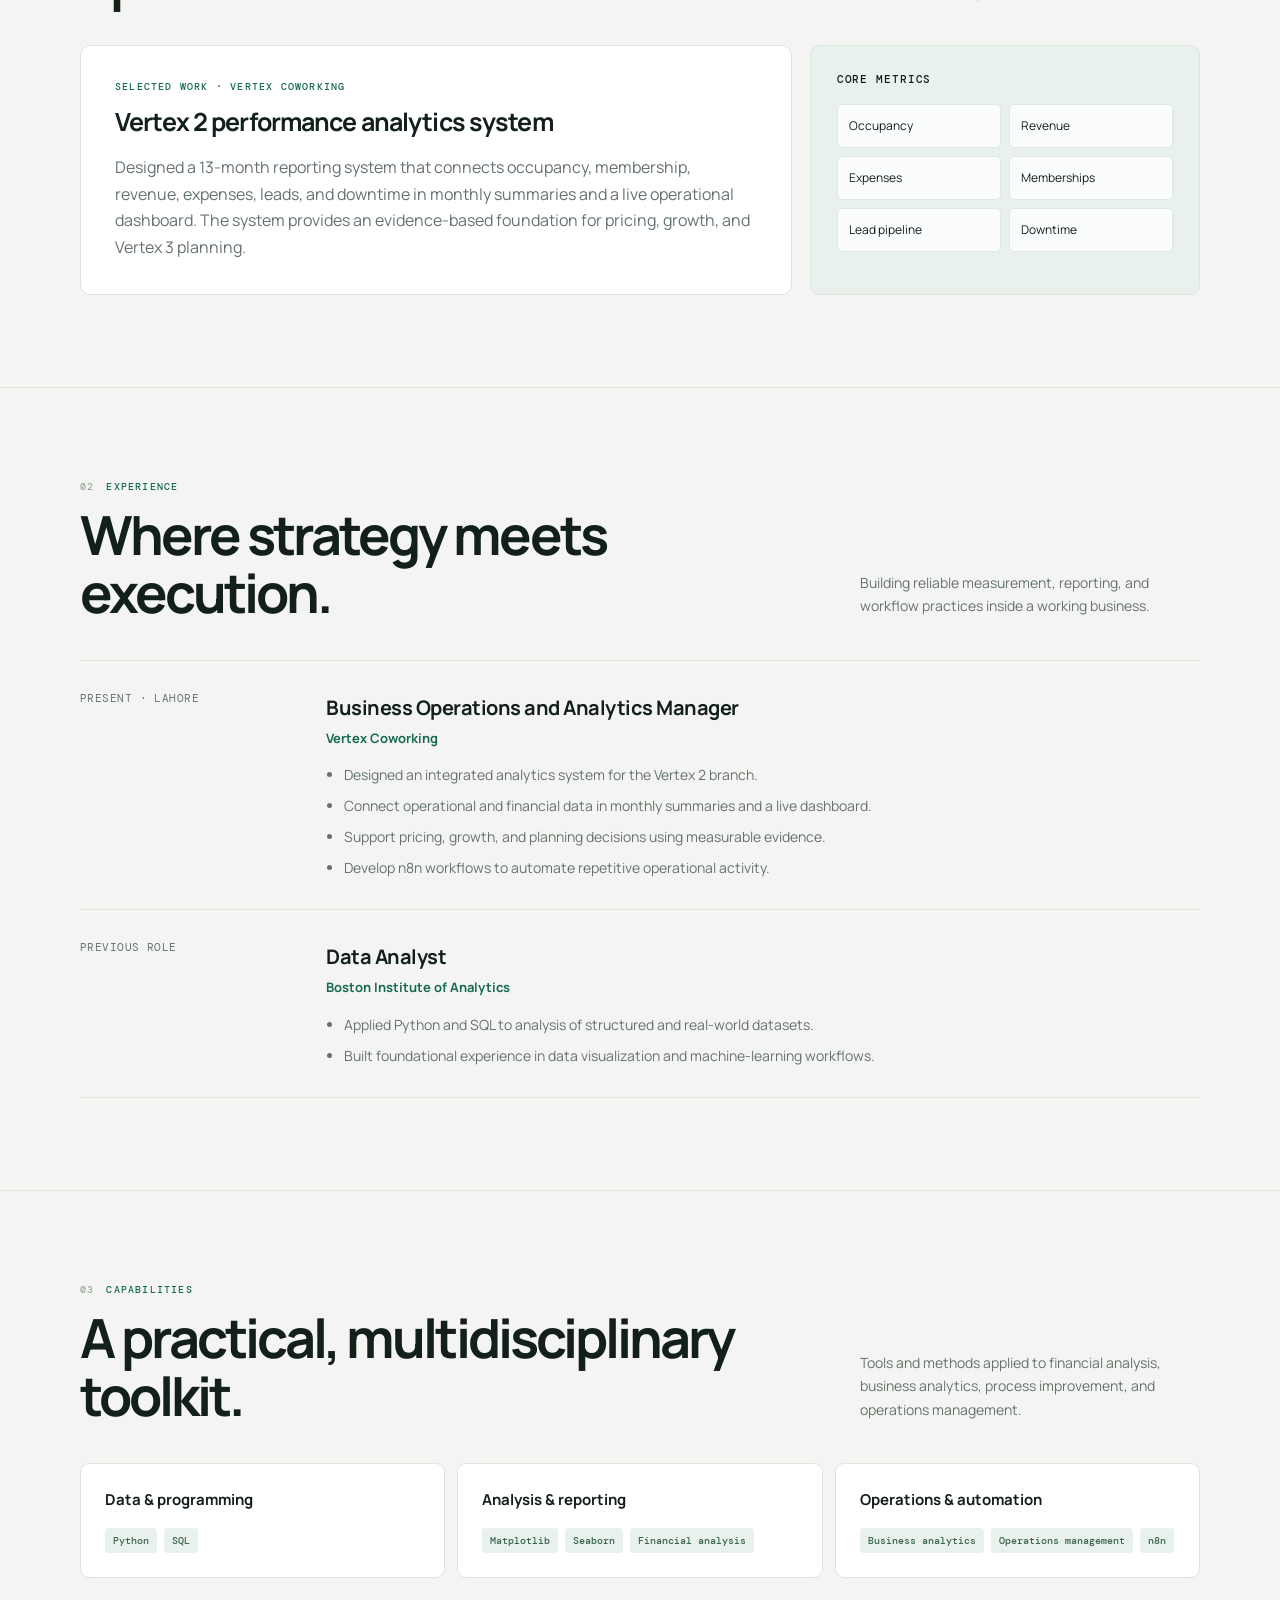
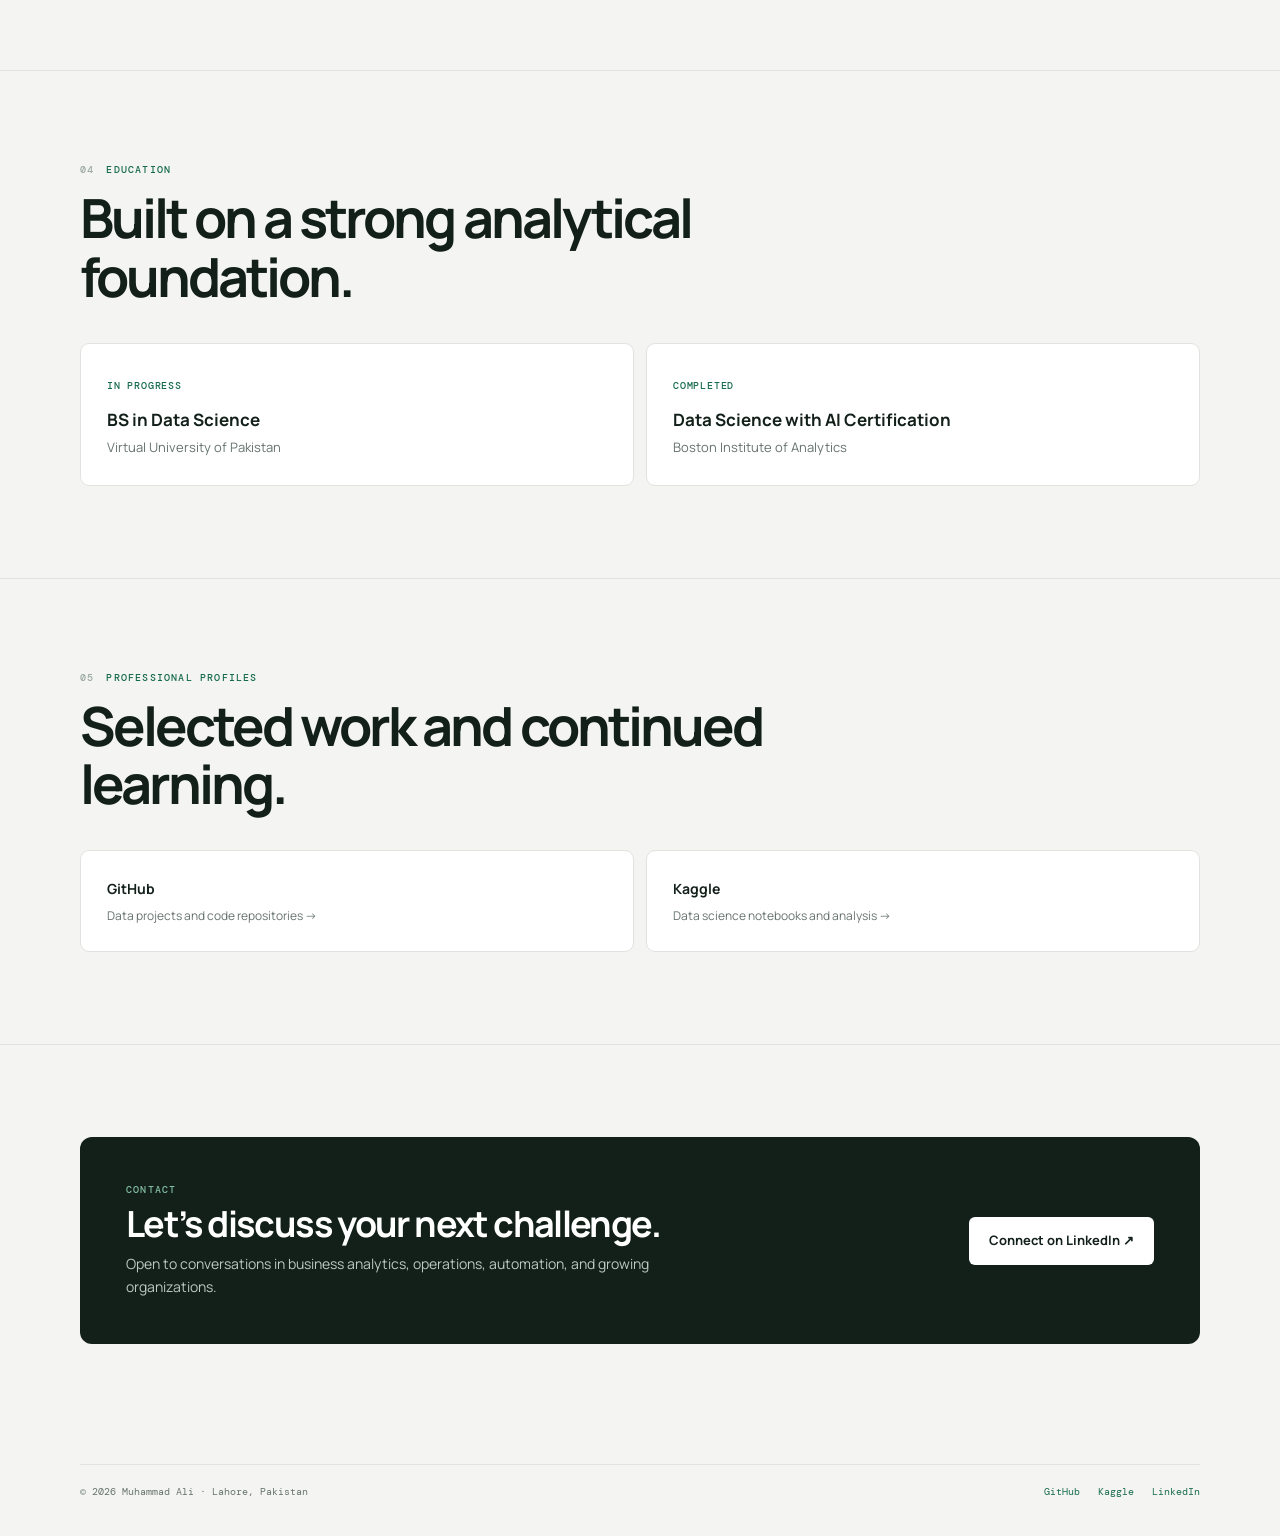
==== commit 0debbe51: "Redesign portfolio with a professional executive layout" ====
--- a/index.html
+++ b/index.html
@@ -3,102 +3,51 @@
 <head>
   <meta charset="UTF-8">
   <meta name="viewport" content="width=device-width, initial-scale=1">
-  <meta name="theme-color" content="#f6f7f4">
-  <meta name="description" content="Muhammad Ali is a Business Operations and Analytics Manager at Vertex Coworking in Lahore, building practical analytics systems and workflows that turn operational data into decisions.">
+  <meta name="theme-color" content="#f4f5f2">
+  <meta name="description" content="Muhammad Ali is a Business Operations and Analytics Manager in Lahore, Pakistan, building measurable systems for growing organizations.">
   <meta name="author" content="Muhammad Ali">
   <meta property="og:type" content="website">
   <meta property="og:title" content="Muhammad Ali — Business Operations &amp; Analytics">
-  <meta property="og:description" content="Turning day-to-day operations into data, and data into decisions at Vertex Coworking.">
+  <meta property="og:description" content="Building better operations through practical analytics.">
   <meta property="og:url" content="https://muhammadali83.github.io/">
   <meta property="og:image" content="https://muhammadali83.github.io/assets/profile.jpg">
   <title>Muhammad Ali — Business Operations &amp; Analytics</title>
   <link rel="preconnect" href="https://fonts.googleapis.com">
   <link rel="preconnect" href="https://fonts.gstatic.com" crossorigin>
-  <link href="https://fonts.googleapis.com/css2?family=DM+Mono:wght@400;500&amp;family=DM+Sans:wght@400;500;600;700&amp;family=Manrope:wght@400;500;600;700;800&amp;display=swap" rel="stylesheet">
+  <link href="https://fonts.googleapis.com/css2?family=Manrope:wght@400;500;600;700;800&amp;family=DM+Mono:wght@400;500&amp;display=swap" rel="stylesheet">
   <style>
-    :root{color-scheme:light;--bg:#f6f7f4;--ink:#17231f;--muted:#64716a;--green:#167253;--line:#dce3dd;--white:#fff;--soft:#eaf2ed;--mono:'DM Mono',monospace;--sans:'DM Sans',sans-serif;--display:'Manrope',sans-serif}
-    *{box-sizing:border-box}html{scroll-behavior:smooth;scroll-padding-top:90px}body{margin:0;background:var(--bg);color:var(--ink);font-family:var(--sans);line-height:1.65}a{color:inherit}a:focus-visible{outline:3px solid #e6a94f;outline-offset:4px}.wrap{width:min(1100px,calc(100% - 48px));margin:auto}.mono,.eyebrow,.tag,.nav a,.label{font-family:var(--mono)}
-    header{position:sticky;top:0;z-index:5;background:rgba(246,247,244,.9);backdrop-filter:blur(14px);border-bottom:1px solid rgba(220,227,221,.8)}.nav{height:72px;display:flex;align-items:center;justify-content:space-between}.brand{text-decoration:none;font-family:var(--display);font-weight:800;letter-spacing:-.05em}.nav-links{display:flex;gap:26px}.nav a{text-decoration:none;font-size:12px;color:var(--muted)}.nav a:hover,.text-link:hover{color:var(--green)}
-    .hero{padding:90px 0 76px;position:relative;overflow:hidden}.hero:after{content:"";position:absolute;right:-130px;top:30px;width:470px;height:470px;border-radius:50%;background:radial-gradient(circle,#dcece2 0,rgba(220,236,226,0) 70%);z-index:-1}.hero-layout{display:grid;grid-template-columns:minmax(0,1fr) 300px;align-items:center;gap:54px}.eyebrow{font-size:11px;letter-spacing:.13em;text-transform:uppercase;color:var(--green);font-weight:500}.availability{display:inline-flex;align-items:center;gap:9px;padding:7px 12px;border:1px solid var(--line);border-radius:999px;background:rgba(255,255,255,.62);color:var(--muted);font-family:var(--mono);font-size:11px}.dot{width:7px;height:7px;border-radius:50%;background:#32a776}.hero h1{max-width:820px;margin:26px 0 20px;font-family:var(--display);font-size:clamp(48px,7vw,78px);line-height:1.03;letter-spacing:-.075em;font-weight:600}.hero h1 span{color:var(--green)}.intro{max-width:690px;color:var(--muted);font-size:18px;line-height:1.8}.hero-photo{position:relative;margin:0;padding:10px;border:1px solid var(--line);border-radius:18px;background:rgba(255,255,255,.76);box-shadow:0 20px 55px rgba(27,54,38,.09);transform:rotate(2deg)}.hero-photo img{display:block;width:100%;aspect-ratio:4/5;object-fit:cover;object-position:center top;border-radius:11px}.hero-photo figcaption{padding:12px 4px 3px;font:11px var(--mono);color:var(--muted);letter-spacing:.04em}.hero-actions{display:flex;gap:12px;flex-wrap:wrap;margin-top:30px}.button{display:inline-flex;align-items:center;justify-content:center;min-height:46px;padding:0 19px;border-radius:7px;text-decoration:none;font-weight:600;font-size:14px}.button.primary{background:var(--ink);color:#fff}.button.primary:hover{background:var(--green)}.button.secondary{border:1px solid var(--line);background:var(--white)}.button.secondary:hover{border-color:var(--green);color:var(--green)}
-    .quick-facts{display:grid;grid-template-columns:repeat(3,1fr);gap:1px;margin-top:54px;background:var(--line);border:1px solid var(--line);border-radius:12px;overflow:hidden}.fact{background:rgba(255,255,255,.72);padding:19px 22px}.fact b{display:block;font-family:var(--display);font-size:15px}.fact span{font-size:12px;color:var(--muted)}
-    section{padding:76px 0;border-top:1px solid var(--line)}.section-head{display:flex;justify-content:space-between;align-items:end;gap:24px;margin-bottom:32px}.section-head h2{margin:7px 0 0;font:600 clamp(30px,4vw,43px)/1.15 var(--display);letter-spacing:-.055em}.section-head p{max-width:390px;margin:0;color:var(--muted);font-size:14px}.num{margin-right:9px;color:#93a69a}.feature{display:grid;grid-template-columns:1.2fr .8fr;gap:30px;padding:34px;border:1px solid var(--line);border-radius:14px;background:var(--white);box-shadow:0 12px 40px rgba(27,54,38,.035)}.feature h3{margin:13px 0 12px;font:700 25px/1.3 var(--display);letter-spacing:-.04em}.feature p{color:var(--muted);margin:0 0 17px}.feature-aside{padding:21px;border-radius:10px;background:var(--soft)}.feature-aside h4{margin:0 0 12px;font:600 13px var(--mono);text-transform:uppercase;letter-spacing:.06em}.metric-list{display:grid;grid-template-columns:1fr 1fr;gap:10px}.metric{padding:11px 12px;border-radius:7px;background:rgba(255,255,255,.76);font-size:12px;color:#405148}.feature-note{margin-top:16px!important;font-size:13px}
-    .experience{display:grid;grid-template-columns:190px 1fr;gap:28px;padding:26px 0;border-top:1px solid var(--line)}.experience:first-of-type{border-top:0}.date{font:11px var(--mono);color:var(--muted);padding-top:7px}.experience h3{margin:0;font:700 19px var(--display);letter-spacing:-.025em}.company{margin:3px 0 13px;color:var(--green);font-size:14px;font-weight:600}.experience p,.experience li{color:var(--muted);font-size:14px}.experience ul{padding-left:19px;margin:0}.experience li+li{margin-top:7px}
-    .skills{display:grid;grid-template-columns:repeat(3,1fr);gap:14px}.skill-card{padding:22px;border:1px solid var(--line);border-radius:10px;background:var(--white)}.skill-card h3{font:700 15px var(--display);margin:0 0 12px}.tags{display:flex;flex-wrap:wrap;gap:7px}.tag{padding:5px 8px;border-radius:5px;background:var(--soft);color:#426452;font-size:10px}
-    .education{display:grid;grid-template-columns:1fr 1fr;gap:14px}.edu-card{padding:23px;border:1px solid var(--line);border-radius:10px;background:var(--white)}.edu-card .status{font:10px var(--mono);text-transform:uppercase;letter-spacing:.1em;color:var(--green)}.edu-card h3{margin:10px 0 3px;font:700 17px var(--display)}.edu-card p{margin:0;color:var(--muted);font-size:13px}
-    .connect{padding:39px;border-radius:14px;background:var(--ink);color:#fff;display:flex;align-items:center;justify-content:space-between;gap:28px}.connect h2{margin:6px 0 8px;font:600 32px var(--display);letter-spacing:-.05em}.connect p{max-width:570px;color:#bdc9c1;margin:0}.connect .eyebrow{color:#8ed5b1}.connect .button{background:#fff;color:var(--ink);white-space:nowrap}.connect .button:hover{background:#bce9cf}
-    .updates{display:grid;grid-template-columns:1fr 1fr;gap:14px}.update{padding:21px;border:1px solid var(--line);border-radius:10px;background:var(--white);text-decoration:none}.update:hover{border-color:#9bb8a4;transform:translateY(-2px)}.update strong{display:block;font:600 14px var(--display)}.update span{display:block;margin-top:7px;color:var(--muted);font-size:12px}
-    footer{padding:25px 0 36px;color:var(--muted);font:11px var(--mono)}.footer-inner{display:flex;justify-content:space-between;gap:15px;border-top:1px solid var(--line);padding-top:22px}.text-link{color:var(--green);text-decoration:none;font-weight:600}
-    @media(max-width:800px){.hero-layout{grid-template-columns:minmax(0,1fr) 230px;gap:30px}.hero h1{font-size:clamp(46px,7vw,65px)}}
-    @media(max-width:720px){.wrap{width:min(100% - 34px,560px)}.nav{height:62px}.nav-links{gap:13px}.nav a{font-size:10px}.nav-links a:nth-child(2){display:none}.hero{padding:65px 0 58px}.hero-layout{grid-template-columns:1fr;gap:28px}.hero h1{font-size:clamp(48px,13vw,72px)}.hero-photo{width:min(270px,75%);margin:0 auto}.intro{font-size:16px}.quick-facts{grid-template-columns:1fr;margin-top:36px}.fact{padding:13px 16px}.section-head{display:block}.section-head p{margin-top:12px}.feature{grid-template-columns:1fr;padding:22px}.experience{grid-template-columns:1fr;gap:4px}.date{padding:0}.skills{grid-template-columns:1fr 1fr}.education,.updates{grid-template-columns:1fr}.connect{display:block;padding:28px}.connect .button{margin-top:22px}.footer-inner{display:block}.footer-inner span{display:block;margin-top:8px}}
-    @media(max-width:420px){.nav-links{gap:9px}.nav-links a{font-size:9px}.skills{grid-template-columns:1fr}.hero-actions .button{flex:1}.metric-list{grid-template-columns:1fr 1fr}}
-    @media(prefers-reduced-motion:reduce){html{scroll-behavior:auto}*,*::before,*::after{transition:none!important}}
+    :root{--paper:#f4f5f2;--surface:#fff;--ink:#13201a;--muted:#66736d;--line:#dfe4df;--green:#176b4d;--green-soft:#e8f1ec;--mono:"DM Mono",monospace;--sans:"Manrope",sans-serif}
+    *{box-sizing:border-box}html{scroll-behavior:smooth;scroll-padding-top:86px}body{margin:0;background:var(--paper);color:var(--ink);font-family:var(--sans);line-height:1.65;-webkit-font-smoothing:antialiased}a{color:inherit}a:focus-visible{outline:3px solid #d5a84b;outline-offset:4px}.wrap{width:min(1120px,calc(100% - 48px));margin:auto}
+    header{height:72px;position:sticky;top:0;z-index:20;border-bottom:1px solid rgba(223,228,223,.82);background:rgba(244,245,242,.92);backdrop-filter:blur(14px)}.nav{height:72px;display:flex;align-items:center;justify-content:space-between}.brand{text-decoration:none;font-size:18px;font-weight:800;letter-spacing:-.04em}.brand i{color:var(--green);font-style:normal}.nav-links{display:flex;gap:28px}.nav-links a{text-decoration:none;color:var(--muted);font-family:var(--mono);font-size:11px}.nav-links a:hover{color:var(--ink)}
+    .hero{min-height:700px;display:flex;align-items:center;padding:64px 0 72px}.hero-grid{display:grid;grid-template-columns:minmax(0,1.42fr) 330px;align-items:center;gap:70px}.status{display:inline-flex;align-items:center;gap:9px;color:#53615a;font:500 11px var(--mono);letter-spacing:.02em}.status:before{content:"";width:7px;height:7px;border-radius:50%;background:#35a56e;box-shadow:0 0 0 4px #e1eee7}.hero h1{max-width:760px;margin:28px 0 22px;font-size:clamp(52px,6.5vw,82px);line-height:.99;letter-spacing:-.065em;font-weight:650}.hero h1 span{display:block;color:var(--green)}.hero-copy{max-width:650px;margin:0;color:var(--muted);font-size:17px;line-height:1.75}.hero-actions{display:flex;gap:10px;margin-top:32px}.button{min-height:48px;padding:0 20px;border-radius:6px;display:inline-flex;align-items:center;justify-content:center;text-decoration:none;font-size:13px;font-weight:700}.button.primary{background:var(--ink);color:#fff}.button.primary:hover{background:var(--green)}.button.secondary{border:1px solid #ccd5ce;background:rgba(255,255,255,.58)}.button.secondary:hover{border-color:#91a69a;color:var(--green)}
+    .portrait{position:relative;margin:0}.portrait-frame{padding:8px;border:1px solid var(--line);border-radius:12px;background:var(--surface);box-shadow:0 22px 55px rgba(31,55,43,.09)}.portrait img{display:block;width:100%;aspect-ratio:4/5.35;object-fit:cover;object-position:center 18%;border-radius:7px;filter:saturate(.88) contrast(.98)}.portrait-meta{display:flex;justify-content:space-between;align-items:center;margin-top:13px;color:var(--muted);font:10px var(--mono);text-transform:uppercase;letter-spacing:.08em}.portrait-meta strong{color:var(--ink);font-size:11px}
+    .proof{border-top:1px solid var(--line);border-bottom:1px solid var(--line);background:rgba(255,255,255,.42)}.proof-grid{display:grid;grid-template-columns:repeat(3,1fr)}.proof-item{padding:22px 26px}.proof-item+ .proof-item{border-left:1px solid var(--line)}.proof-item strong{display:block;font-size:14px}.proof-item span{color:var(--muted);font-size:12px}
+    section{padding:92px 0}.section-rule{border-top:1px solid var(--line)}.section-top{display:flex;justify-content:space-between;align-items:end;gap:40px;margin-bottom:38px}.kicker{color:var(--green);font:500 10px var(--mono);text-transform:uppercase;letter-spacing:.12em}.kicker span{color:#9aa89f;margin-right:12px}.section-top h2{max-width:760px;margin:12px 0 0;font-size:clamp(34px,4.5vw,54px);line-height:1.08;letter-spacing:-.055em}.section-intro{max-width:340px;margin:0 0 4px;color:var(--muted);font-size:14px}
+    .overview-grid{display:grid;grid-template-columns:1.55fr .85fr;gap:18px}.overview-main,.overview-side{border:1px solid var(--line);border-radius:10px;background:var(--surface)}.overview-main{padding:34px}.overview-main h3{margin:8px 0 12px;font-size:25px;letter-spacing:-.035em}.overview-main p{max-width:700px;margin:0;color:var(--muted)}.overview-side{padding:26px;background:var(--green-soft)}.overview-side h3{margin:0 0 18px;font:500 11px var(--mono);text-transform:uppercase;letter-spacing:.08em}.metric-grid{display:grid;grid-template-columns:1fr 1fr;gap:8px}.metric-grid span{padding:11px;background:rgba(255,255,255,.82);border:1px solid rgba(213,223,216,.75);border-radius:5px;font-size:12px}
+    .timeline{border-top:1px solid var(--line)}.role{display:grid;grid-template-columns:210px 1fr;gap:36px;padding:30px 0;border-bottom:1px solid var(--line)}.role-meta{font:11px var(--mono);color:var(--muted);text-transform:uppercase;letter-spacing:.04em}.role h3{margin:0;font-size:20px;letter-spacing:-.025em}.role .org{margin:4px 0 14px;color:var(--green);font-size:13px;font-weight:700}.role ul{margin:0;padding-left:18px;color:var(--muted);font-size:14px}.role li+li{margin-top:8px}
+    .card-grid{display:grid;grid-template-columns:repeat(3,1fr);gap:12px}.card{padding:24px;border:1px solid var(--line);border-radius:9px;background:var(--surface)}.card h3{margin:0 0 16px;font-size:15px}.tags{display:flex;flex-wrap:wrap;gap:7px}.tag{padding:6px 8px;border-radius:4px;background:var(--green-soft);color:#3c6453;font:500 10px var(--mono)}
+    .education-grid,.links-grid{display:grid;grid-template-columns:1fr 1fr;gap:12px}.edu,.link-card{padding:26px;border:1px solid var(--line);border-radius:9px;background:var(--surface)}.edu span{color:var(--green);font:500 10px var(--mono);text-transform:uppercase;letter-spacing:.08em}.edu h3{margin:10px 0 3px;font-size:17px}.edu p{margin:0;color:var(--muted);font-size:13px}.link-card{text-decoration:none}.link-card:hover{border-color:#9ab1a2}.link-card strong{display:block;font-size:14px}.link-card span{display:block;margin-top:5px;color:var(--muted);font-size:12px}
+    .contact{padding:46px;border-radius:12px;background:var(--ink);color:#fff;display:flex;justify-content:space-between;align-items:center;gap:30px}.contact .kicker{color:#82bea1}.contact h2{margin:8px 0 8px;font-size:36px;line-height:1.1;letter-spacing:-.045em}.contact p{max-width:580px;margin:0;color:#bdc8c1;font-size:14px}.contact .button{flex:none;background:#fff;color:var(--ink)}.contact .button:hover{background:#bfe1d0}
+    footer{padding:28px 0 38px;color:var(--muted);font:10px var(--mono)}.footer-grid{display:flex;justify-content:space-between;padding-top:20px;border-top:1px solid var(--line)}.footer-grid a{text-decoration:none;color:var(--green)}
+    @media(max-width:900px){.hero-grid{grid-template-columns:minmax(0,1fr) 260px;gap:35px}.hero h1{font-size:clamp(48px,7vw,68px)}}
+    @media(max-width:720px){.wrap{width:min(100% - 34px,560px)}header,.nav{height:64px}.nav-links{gap:12px}.nav-links a{font-size:9px}.nav-links a:nth-child(2){display:none}.hero{min-height:auto;padding:58px 0 50px}.hero-grid{grid-template-columns:1fr}.hero h1{font-size:clamp(48px,14vw,68px)}.portrait{width:min(280px,82%);margin:12px auto 0}.hero-copy{font-size:15px}.proof-grid{grid-template-columns:1fr}.proof-item+ .proof-item{border-left:0;border-top:1px solid var(--line)}section{padding:68px 0}.section-top{display:block}.section-intro{margin-top:14px}.overview-grid,.role,.education-grid,.links-grid{grid-template-columns:1fr}.card-grid{grid-template-columns:1fr}.role{gap:8px}.role-meta{padding-bottom:2px}.contact{display:block;padding:30px}.contact .button{margin-top:22px}.footer-grid{display:block}.footer-grid div{margin-top:8px}}
+    @media(max-width:420px){.nav-links{gap:8px}.nav-links a{font-size:8px}.hero-actions{flex-wrap:wrap}.hero-actions .button{flex:1}.metric-grid{grid-template-columns:1fr 1fr}}
+    @media(prefers-reduced-motion:reduce){html{scroll-behavior:auto}}
   </style>
-  <script type="application/ld+json">
-  {"@context":"https://schema.org","@type":"Person","name":"Muhammad Ali","url":"https://muhammadali83.github.io/","image":"https://muhammadali83.github.io/assets/profile.jpg","jobTitle":"Business Operations and Analytics Manager","worksFor":{"@type":"Organization","name":"Vertex Coworking"},"address":{"@type":"PostalAddress","addressLocality":"Lahore","addressCountry":"PK"},"sameAs":["https://github.com/MUHAMMADALI83","https://kaggle.com/alimuhammad83","https://www.linkedin.com/in/muhammad-ali-748114368"]}
-  </script>
+  <script type="application/ld+json">{"@context":"https://schema.org","@type":"Person","name":"Muhammad Ali","url":"https://muhammadali83.github.io/","image":"https://muhammadali83.github.io/assets/profile.jpg","jobTitle":"Business Operations and Analytics Manager","worksFor":{"@type":"Organization","name":"Vertex Coworking"},"address":{"@type":"PostalAddress","addressLocality":"Lahore","addressCountry":"PK"},"sameAs":["https://github.com/MUHAMMADALI83","https://kaggle.com/alimuhammad83","https://www.linkedin.com/in/muhammad-ali-748114368"]}</script>
 </head>
 <body>
-  <header>
-    <div class="wrap nav">
-      <a class="brand" href="#home" aria-label="Muhammad Ali home">MA<span style="color:var(--green)">.</span></a>
-      <nav class="nav-links" aria-label="Main navigation"><a href="#about">About</a><a href="#experience">Experience</a><a href="#skills">Skills</a><a href="#education">Education</a><a href="#contact">Contact</a></nav>
-    </div>
-  </header>
+  <header><div class="wrap nav"><a class="brand" href="#home">Muhammad Ali<i>.</i></a><nav class="nav-links" aria-label="Primary navigation"><a href="#about">About</a><a href="#experience">Experience</a><a href="#skills">Skills</a><a href="#education">Education</a><a href="#contact">Contact</a></nav></div></header>
   <main id="home">
-    <section class="hero" style="border:0">
-      <div class="wrap">
-        <div class="hero-layout">
-          <div>
-            <div class="availability"><span class="dot" aria-hidden="true"></span> Business Operations &amp; Analytics · Lahore, Pakistan</div>
-            <h1>Turning operations into data.<br><span>Data into decisions.</span></h1>
-            <p class="intro">I’m Muhammad Ali, Business Operations and Analytics Manager at Vertex Coworking. I build practical systems that make day-to-day operations easier to understand—and help teams make better decisions.</p>
-            <div class="hero-actions"><a class="button primary" href="#work">Explore my work ↓</a><a class="button secondary" href="https://www.linkedin.com/in/muhammad-ali-748114368" target="_blank" rel="noopener noreferrer">Connect on LinkedIn ↗</a></div>
-          </div>
-          <figure class="hero-photo"><img src="assets/profile.jpg" alt="Portrait of Muhammad Ali" width="819" height="1024" fetchpriority="high"><figcaption>Muhammad Ali · Lahore, Pakistan</figcaption></figure>
-        </div>
-        <div class="quick-facts" aria-label="Professional focus">
-          <div class="fact"><b>Business operations</b><span>Making daily activity measurable</span></div>
-          <div class="fact"><b>Analytics systems</b><span>From operational data to useful views</span></div>
-          <div class="fact"><b>Workflow automation</b><span>Exploring n8n for repetitive tasks</span></div>
-        </div>
-      </div>
-    </section>
-    <section id="about">
-      <div class="wrap">
-        <div class="section-head"><div><div class="eyebrow"><span class="num">01</span> About</div><h2>Analytics grounded in real operations.</h2></div><p>My work brings together business operations, data science, and practical automation.</p></div>
-        <div class="feature" id="work">
-          <div><div class="eyebrow">Featured work · Vertex Coworking</div><h3>A 13-month analytics system for Vertex 2</h3><p>Designed an analytics system to track the key signals behind a coworking branch’s performance. The system brings operational and financial information together in monthly summaries and a live dashboard.</p><p class="feature-note">The goal: support informed decisions around pricing and growth, and provide a stronger planning foundation for Vertex 3.</p></div>
-          <aside class="feature-aside" aria-label="Data tracked by the analytics system"><h4>What it tracks</h4><div class="metric-list"><div class="metric">Occupancy</div><div class="metric">Revenue</div><div class="metric">Expenses</div><div class="metric">Memberships</div><div class="metric">Leads</div><div class="metric">Downtime</div></div><p class="feature-note">Monthly summaries · Live dashboard</p></aside>
-        </div>
-      </div>
-    </section>
-    <section id="experience">
-      <div class="wrap">
-        <div class="section-head"><div><div class="eyebrow"><span class="num">02</span> Experience</div><h2>Where I apply the work.</h2></div><p>Connecting business needs with structured, useful analysis.</p></div>
-        <article class="experience"><div class="date">CURRENT · LAHORE</div><div><h3>Business Operations and Analytics Manager</h3><div class="company">Vertex Coworking</div><ul><li>Designed a 13-month analytics system for the new Vertex 2 branch, covering occupancy, revenue, expenses, memberships, leads, and downtime.</li><li>Bringing metrics into monthly summaries and a live dashboard to inform pricing, growth, and planning for Vertex 3.</li><li>Working on n8n workflows to automate repetitive operational tasks.</li></ul></div></article>
-        <article class="experience"><div class="date">PREVIOUS EXPERIENCE</div><div><h3>Data Analyst</h3><div class="company">Boston Institute of Analytics</div><p>Built on my data science background through hands-on data analysis experience at the Boston Institute of Analytics.</p></div></article>
-      </div>
-    </section>
-    <section id="skills">
-      <div class="wrap">
-        <div class="section-head"><div><div class="eyebrow"><span class="num">03</span> Skills</div><h2>Tools for practical analysis.</h2></div><p>Applying data science methods to financial analysis, business analytics, and operations management.</p></div>
-        <div class="skills"><article class="skill-card"><h3>Data &amp; programming</h3><div class="tags"><span class="tag">Python</span><span class="tag">SQL</span></div></article><article class="skill-card"><h3>Analysis &amp; visualization</h3><div class="tags"><span class="tag">Matplotlib</span><span class="tag">Seaborn</span><span class="tag">Financial analysis</span></div></article><article class="skill-card"><h3>Business &amp; operations</h3><div class="tags"><span class="tag">Business analytics</span><span class="tag">Operations management</span><span class="tag">n8n workflows</span></div></article></div>
-      </div>
-    </section>
-    <section id="education">
-      <div class="wrap">
-        <div class="section-head"><div><div class="eyebrow"><span class="num">04</span> Education</div><h2>Building on a data science foundation.</h2></div></div>
-        <div class="education"><article class="edu-card"><span class="status">In progress</span><h3>BS in Data Science</h3><p>Virtual University of Pakistan</p></article><article class="edu-card"><span class="status">Completed</span><h3>Data Science with AI Certification</h3><p>Boston Institute of Analytics</p></article></div>
-      </div>
-    </section>
-    <section id="projects">
-      <div class="wrap">
-        <div class="section-head"><div><div class="eyebrow"><span class="num">05</span> Projects &amp; updates</div><h2>Learning and sharing in the open.</h2></div><p>I publish personal projects built on real-world datasets on Kaggle and GitHub.</p></div>
-        <div class="updates"><a class="update" href="https://github.com/MUHAMMADALI83" target="_blank" rel="noopener noreferrer"><strong>GitHub · Data projects</strong><span>Personal projects, code, and experiments →</span></a><a class="update" href="https://www.kaggle.com/alimuhammad83" target="_blank" rel="noopener noreferrer"><strong>Kaggle · Real-world datasets</strong><span>Explore my data science work →</span></a><a class="update" href="https://www.linkedin.com/feed/update/urn:li:activity:7518644709171343361/?lipi=urn%3Ali%3Apage%3Ad_flagship3_profile_view_base%3BRhQhc%2FHkS5aLK8YsJJ9G0A%3D%3D" target="_blank" rel="noopener noreferrer"><strong>LinkedIn · Recent update</strong><span>Read my LinkedIn post →</span></a><a class="update" href="https://www.linkedin.com/posts/muhammad-ali-748114368_datascience-analytics-machinelearning-share-7398320126045081600-w8kL/?utm_source=share&amp;utm_medium=member_desktop&amp;rcm=ACoAAFskPCgBpuPgAkxkeyQs7HunTLKotAAh4Ag" target="_blank" rel="noopener noreferrer"><strong>LinkedIn · Data science</strong><span>View my post on data science and analytics →</span></a></div>
-      </div>
-    </section>
-    <section id="contact"><div class="wrap"><div class="connect"><div><div class="eyebrow">Let’s connect</div><h2>Good work starts with a conversation.</h2><p>Always happy to connect with people in analytics, operations, coworking, and the startup space.</p></div><a class="button" href="https://www.linkedin.com/in/muhammad-ali-748114368" target="_blank" rel="noopener noreferrer">Visit my LinkedIn ↗</a></div></div></section>
+    <section class="hero"><div class="wrap hero-grid"><div><div class="status">Business Operations &amp; Analytics · Lahore, Pakistan</div><h1>Turning operations <span>into decisions.</span></h1><p class="hero-copy">I’m Muhammad Ali, a Business Operations and Analytics Manager at Vertex Coworking. I build practical systems that improve visibility, accountability, and decision-making across growing operations.</p><div class="hero-actions"><a class="button primary" href="#work">View selected work</a><a class="button secondary" href="https://www.linkedin.com/in/muhammad-ali-748114368" target="_blank" rel="noopener noreferrer">LinkedIn profile ↗</a></div></div><figure class="portrait"><div class="portrait-frame"><img src="assets/profile.jpg" alt="Muhammad Ali, Business Operations and Analytics Manager" width="819" height="1024" fetchpriority="high"></div><div class="portrait-meta"><strong>Pakistan</strong><span>Available for opportunities</span></div></figure></div></section>
+    <div class="proof"><div class="wrap proof-grid"><div class="proof-item"><strong>Operations</strong><span>Process visibility and control</span></div><div class="proof-item"><strong>Analytics</strong><span>Data-led business decisions</span></div><div class="proof-item"><strong>Automation</strong><span>Practical workflow improvement</span></div></div></div>
+    <section id="about" class="section-rule"><div class="wrap"><div class="section-top"><div><div class="kicker"><span>01</span>About</div><h2>Analytics grounded in real operational needs.</h2></div><p class="section-intro">My work brings together operations, financial insight, data analysis, and automation to create systems teams can actually use.</p></div><div class="overview-grid" id="work"><article class="overview-main"><div class="kicker">Selected work · Vertex Coworking</div><h3>Vertex 2 performance analytics system</h3><p>Designed a 13-month reporting system that connects occupancy, membership, revenue, expenses, leads, and downtime in monthly summaries and a live operational dashboard. The system provides an evidence-based foundation for pricing, growth, and Vertex 3 planning.</p></article><aside class="overview-side"><h3>Core metrics</h3><div class="metric-grid"><span>Occupancy</span><span>Revenue</span><span>Expenses</span><span>Memberships</span><span>Lead pipeline</span><span>Downtime</span></div></aside></div></div></section>
+    <section id="experience" class="section-rule"><div class="wrap"><div class="section-top"><div><div class="kicker"><span>02</span>Experience</div><h2>Where strategy meets execution.</h2></div><p class="section-intro">Building reliable measurement, reporting, and workflow practices inside a working business.</p></div><div class="timeline"><article class="role"><div class="role-meta">Present · Lahore</div><div><h3>Business Operations and Analytics Manager</h3><div class="org">Vertex Coworking</div><ul><li>Designed an integrated analytics system for the Vertex 2 branch.</li><li>Connect operational and financial data in monthly summaries and a live dashboard.</li><li>Support pricing, growth, and planning decisions using measurable evidence.</li><li>Develop n8n workflows to automate repetitive operational activity.</li></ul></div></article><article class="role"><div class="role-meta">Previous role</div><div><h3>Data Analyst</h3><div class="org">Boston Institute of Analytics</div><ul><li>Applied Python and SQL to analysis of structured and real-world datasets.</li><li>Built foundational experience in data visualization and machine-learning workflows.</li></ul></div></article></div></div></section>
+    <section id="skills" class="section-rule"><div class="wrap"><div class="section-top"><div><div class="kicker"><span>03</span>Capabilities</div><h2>A practical, multidisciplinary toolkit.</h2></div><p class="section-intro">Tools and methods applied to financial analysis, business analytics, process improvement, and operations management.</p></div><div class="card-grid"><article class="card"><h3>Data &amp; programming</h3><div class="tags"><span class="tag">Python</span><span class="tag">SQL</span></div></article><article class="card"><h3>Analysis &amp; reporting</h3><div class="tags"><span class="tag">Matplotlib</span><span class="tag">Seaborn</span><span class="tag">Financial analysis</span></div></article><article class="card"><h3>Operations &amp; automation</h3><div class="tags"><span class="tag">Business analytics</span><span class="tag">Operations management</span><span class="tag">n8n</span></div></article></div></div></section>
+    <section id="education" class="section-rule"><div class="wrap"><div class="section-top"><div><div class="kicker"><span>04</span>Education</div><h2>Built on a strong analytical foundation.</h2></div></div><div class="education-grid"><article class="edu"><span>In progress</span><h3>BS in Data Science</h3><p>Virtual University of Pakistan</p></article><article class="edu"><span>Completed</span><h3>Data Science with AI Certification</h3><p>Boston Institute of Analytics</p></article></div></div></section>
+    <section id="projects" class="section-rule"><div class="wrap"><div class="section-top"><div><div class="kicker"><span>05</span>Professional profiles</div><h2>Selected work and continued learning.</h2></div></div><div class="links-grid"><a class="link-card" href="https://github.com/MUHAMMADALI83" target="_blank" rel="noopener noreferrer"><strong>GitHub</strong><span>Data projects and code repositories →</span></a><a class="link-card" href="https://www.kaggle.com/alimuhammad83" target="_blank" rel="noopener noreferrer"><strong>Kaggle</strong><span>Data science notebooks and analysis →</span></a></div></div></section>
+    <section id="contact" class="section-rule"><div class="wrap"><div class="contact"><div><div class="kicker">Contact</div><h2>Let’s discuss your next challenge.</h2><p>Open to conversations in business analytics, operations, automation, and growing organizations.</p></div><a class="button" href="https://www.linkedin.com/in/muhammad-ali-748114368" target="_blank" rel="noopener noreferrer">Connect on LinkedIn ↗</a></div></div></section>
   </main>
-  <footer><div class="wrap footer-inner"><span>© 2026 Muhammad Ali · Lahore, Pakistan</span><span><a class="text-link" href="https://github.com/MUHAMMADALI83" target="_blank" rel="noopener noreferrer">GitHub</a> · <a class="text-link" href="https://www.kaggle.com/alimuhammad83" target="_blank" rel="noopener noreferrer">Kaggle</a> · <a class="text-link" href="https://www.linkedin.com/in/muhammad-ali-748114368" target="_blank" rel="noopener noreferrer">LinkedIn</a></span></div></footer>
+  <footer><div class="wrap footer-grid"><span>© 2026 Muhammad Ali · Lahore, Pakistan</span><div><a href="https://github.com/MUHAMMADALI83" target="_blank" rel="noopener noreferrer">GitHub</a> &nbsp; <a href="https://www.kaggle.com/alimuhammad83" target="_blank" rel="noopener noreferrer">Kaggle</a> &nbsp; <a href="https://www.linkedin.com/in/muhammad-ali-748114368" target="_blank" rel="noopener noreferrer">LinkedIn</a></div></div></footer>
 </body>
 </html>
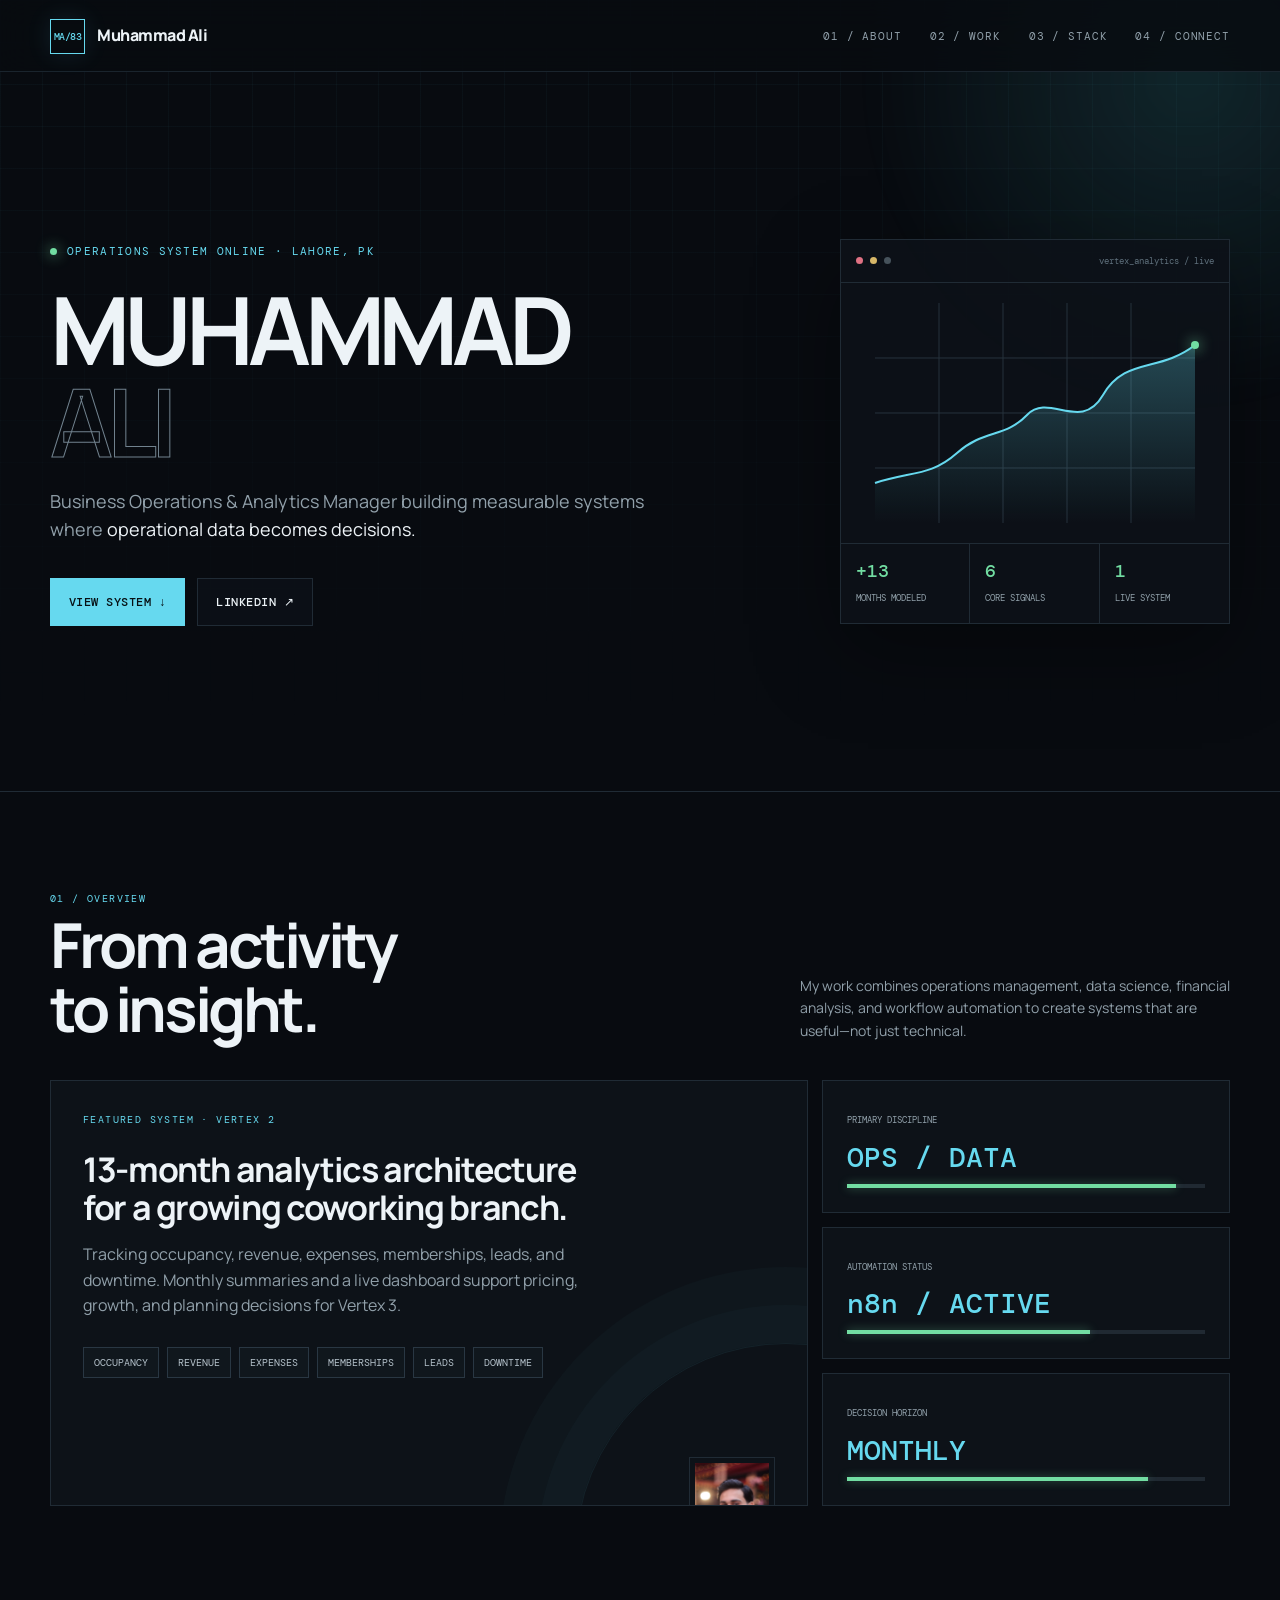
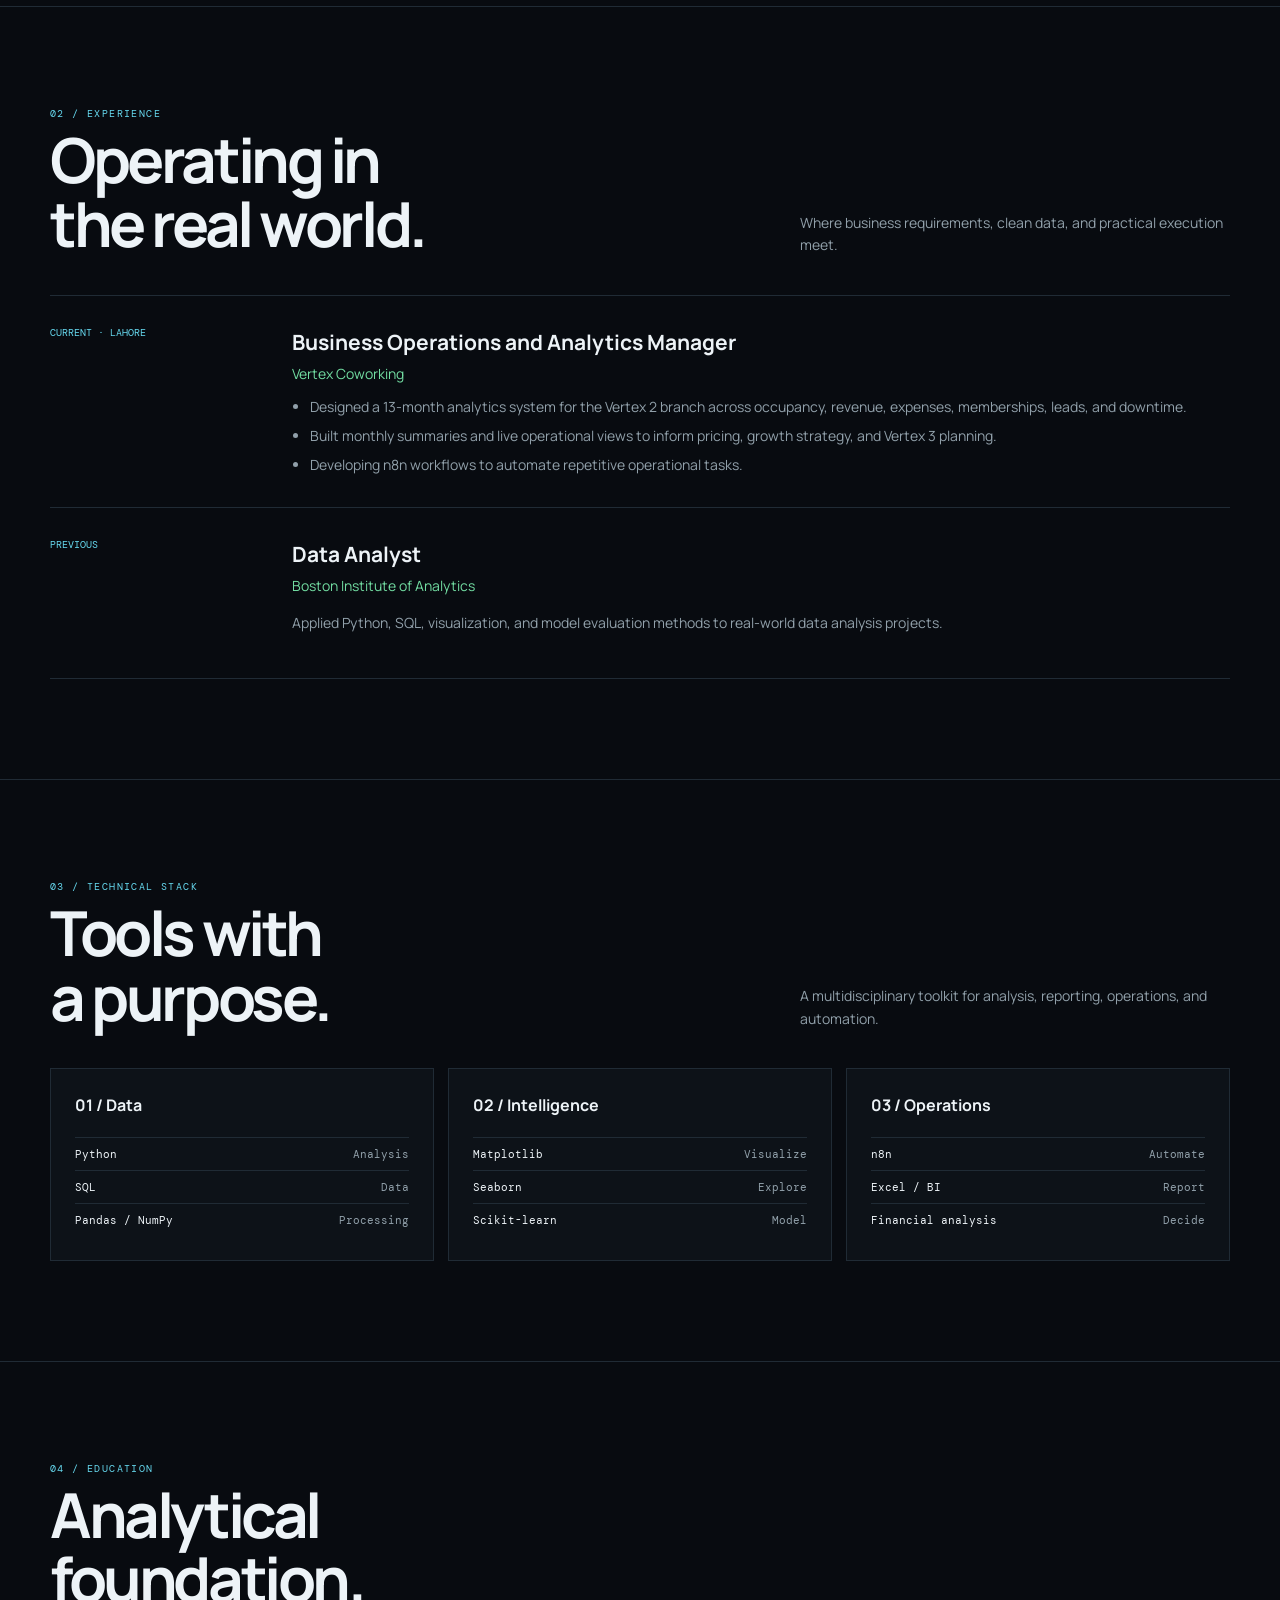
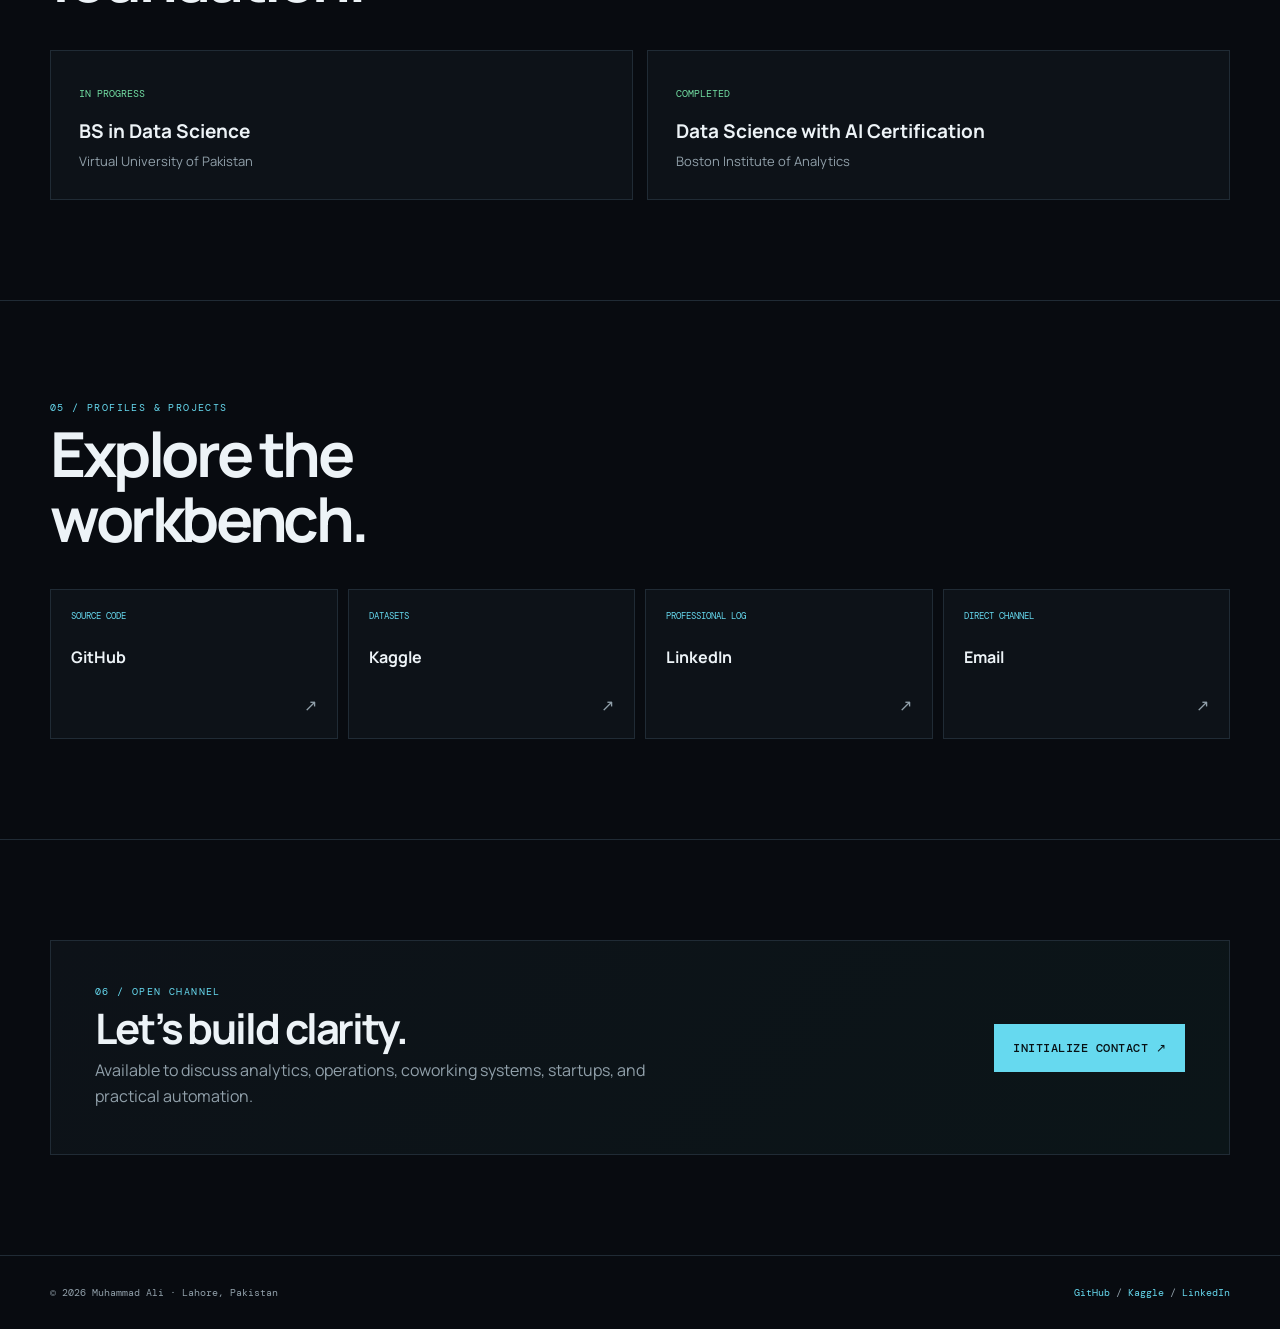
==== commit 3eb399d2: "Redesign the portfolio as a dark technical experience with animated data visuals" ====
--- a/index.html
+++ b/index.html
@@ -3,51 +3,56 @@
 <head>
   <meta charset="UTF-8">
   <meta name="viewport" content="width=device-width, initial-scale=1">
-  <meta name="theme-color" content="#f4f5f2">
-  <meta name="description" content="Muhammad Ali is a Business Operations and Analytics Manager in Lahore, Pakistan, building measurable systems for growing organizations.">
+  <meta name="theme-color" content="#080b10">
+  <meta name="description" content="Muhammad Ali — Business Operations & Analytics Manager in Lahore, Pakistan.">
   <meta name="author" content="Muhammad Ali">
   <meta property="og:type" content="website">
-  <meta property="og:title" content="Muhammad Ali — Business Operations &amp; Analytics">
-  <meta property="og:description" content="Building better operations through practical analytics.">
+  <meta property="og:title" content="Muhammad Ali — Operations × Analytics">
+  <meta property="og:description" content="Turning operational data into measurable decisions.">
   <meta property="og:url" content="https://muhammadali83.github.io/">
   <meta property="og:image" content="https://muhammadali83.github.io/assets/profile.jpg">
-  <title>Muhammad Ali — Business Operations &amp; Analytics</title>
+  <title>Muhammad Ali — Operations × Analytics</title>
   <link rel="preconnect" href="https://fonts.googleapis.com">
   <link rel="preconnect" href="https://fonts.gstatic.com" crossorigin>
-  <link href="https://fonts.googleapis.com/css2?family=Manrope:wght@400;500;600;700;800&amp;family=DM+Mono:wght@400;500&amp;display=swap" rel="stylesheet">
+  <link href="https://fonts.googleapis.com/css2?family=DM+Mono:wght@400;500&family=Manrope:wght@400;500;600;700;800&display=swap" rel="stylesheet">
   <style>
-    :root{--paper:#f4f5f2;--surface:#fff;--ink:#13201a;--muted:#66736d;--line:#dfe4df;--green:#176b4d;--green-soft:#e8f1ec;--mono:"DM Mono",monospace;--sans:"Manrope",sans-serif}
-    *{box-sizing:border-box}html{scroll-behavior:smooth;scroll-padding-top:86px}body{margin:0;background:var(--paper);color:var(--ink);font-family:var(--sans);line-height:1.65;-webkit-font-smoothing:antialiased}a{color:inherit}a:focus-visible{outline:3px solid #d5a84b;outline-offset:4px}.wrap{width:min(1120px,calc(100% - 48px));margin:auto}
-    header{height:72px;position:sticky;top:0;z-index:20;border-bottom:1px solid rgba(223,228,223,.82);background:rgba(244,245,242,.92);backdrop-filter:blur(14px)}.nav{height:72px;display:flex;align-items:center;justify-content:space-between}.brand{text-decoration:none;font-size:18px;font-weight:800;letter-spacing:-.04em}.brand i{color:var(--green);font-style:normal}.nav-links{display:flex;gap:28px}.nav-links a{text-decoration:none;color:var(--muted);font-family:var(--mono);font-size:11px}.nav-links a:hover{color:var(--ink)}
-    .hero{min-height:700px;display:flex;align-items:center;padding:64px 0 72px}.hero-grid{display:grid;grid-template-columns:minmax(0,1.42fr) 330px;align-items:center;gap:70px}.status{display:inline-flex;align-items:center;gap:9px;color:#53615a;font:500 11px var(--mono);letter-spacing:.02em}.status:before{content:"";width:7px;height:7px;border-radius:50%;background:#35a56e;box-shadow:0 0 0 4px #e1eee7}.hero h1{max-width:760px;margin:28px 0 22px;font-size:clamp(52px,6.5vw,82px);line-height:.99;letter-spacing:-.065em;font-weight:650}.hero h1 span{display:block;color:var(--green)}.hero-copy{max-width:650px;margin:0;color:var(--muted);font-size:17px;line-height:1.75}.hero-actions{display:flex;gap:10px;margin-top:32px}.button{min-height:48px;padding:0 20px;border-radius:6px;display:inline-flex;align-items:center;justify-content:center;text-decoration:none;font-size:13px;font-weight:700}.button.primary{background:var(--ink);color:#fff}.button.primary:hover{background:var(--green)}.button.secondary{border:1px solid #ccd5ce;background:rgba(255,255,255,.58)}.button.secondary:hover{border-color:#91a69a;color:var(--green)}
-    .portrait{position:relative;margin:0}.portrait-frame{padding:8px;border:1px solid var(--line);border-radius:12px;background:var(--surface);box-shadow:0 22px 55px rgba(31,55,43,.09)}.portrait img{display:block;width:100%;aspect-ratio:4/5.35;object-fit:cover;object-position:center 18%;border-radius:7px;filter:saturate(.88) contrast(.98)}.portrait-meta{display:flex;justify-content:space-between;align-items:center;margin-top:13px;color:var(--muted);font:10px var(--mono);text-transform:uppercase;letter-spacing:.08em}.portrait-meta strong{color:var(--ink);font-size:11px}
-    .proof{border-top:1px solid var(--line);border-bottom:1px solid var(--line);background:rgba(255,255,255,.42)}.proof-grid{display:grid;grid-template-columns:repeat(3,1fr)}.proof-item{padding:22px 26px}.proof-item+ .proof-item{border-left:1px solid var(--line)}.proof-item strong{display:block;font-size:14px}.proof-item span{color:var(--muted);font-size:12px}
-    section{padding:92px 0}.section-rule{border-top:1px solid var(--line)}.section-top{display:flex;justify-content:space-between;align-items:end;gap:40px;margin-bottom:38px}.kicker{color:var(--green);font:500 10px var(--mono);text-transform:uppercase;letter-spacing:.12em}.kicker span{color:#9aa89f;margin-right:12px}.section-top h2{max-width:760px;margin:12px 0 0;font-size:clamp(34px,4.5vw,54px);line-height:1.08;letter-spacing:-.055em}.section-intro{max-width:340px;margin:0 0 4px;color:var(--muted);font-size:14px}
-    .overview-grid{display:grid;grid-template-columns:1.55fr .85fr;gap:18px}.overview-main,.overview-side{border:1px solid var(--line);border-radius:10px;background:var(--surface)}.overview-main{padding:34px}.overview-main h3{margin:8px 0 12px;font-size:25px;letter-spacing:-.035em}.overview-main p{max-width:700px;margin:0;color:var(--muted)}.overview-side{padding:26px;background:var(--green-soft)}.overview-side h3{margin:0 0 18px;font:500 11px var(--mono);text-transform:uppercase;letter-spacing:.08em}.metric-grid{display:grid;grid-template-columns:1fr 1fr;gap:8px}.metric-grid span{padding:11px;background:rgba(255,255,255,.82);border:1px solid rgba(213,223,216,.75);border-radius:5px;font-size:12px}
-    .timeline{border-top:1px solid var(--line)}.role{display:grid;grid-template-columns:210px 1fr;gap:36px;padding:30px 0;border-bottom:1px solid var(--line)}.role-meta{font:11px var(--mono);color:var(--muted);text-transform:uppercase;letter-spacing:.04em}.role h3{margin:0;font-size:20px;letter-spacing:-.025em}.role .org{margin:4px 0 14px;color:var(--green);font-size:13px;font-weight:700}.role ul{margin:0;padding-left:18px;color:var(--muted);font-size:14px}.role li+li{margin-top:8px}
-    .card-grid{display:grid;grid-template-columns:repeat(3,1fr);gap:12px}.card{padding:24px;border:1px solid var(--line);border-radius:9px;background:var(--surface)}.card h3{margin:0 0 16px;font-size:15px}.tags{display:flex;flex-wrap:wrap;gap:7px}.tag{padding:6px 8px;border-radius:4px;background:var(--green-soft);color:#3c6453;font:500 10px var(--mono)}
-    .education-grid,.links-grid{display:grid;grid-template-columns:1fr 1fr;gap:12px}.edu,.link-card{padding:26px;border:1px solid var(--line);border-radius:9px;background:var(--surface)}.edu span{color:var(--green);font:500 10px var(--mono);text-transform:uppercase;letter-spacing:.08em}.edu h3{margin:10px 0 3px;font-size:17px}.edu p{margin:0;color:var(--muted);font-size:13px}.link-card{text-decoration:none}.link-card:hover{border-color:#9ab1a2}.link-card strong{display:block;font-size:14px}.link-card span{display:block;margin-top:5px;color:var(--muted);font-size:12px}
-    .contact{padding:46px;border-radius:12px;background:var(--ink);color:#fff;display:flex;justify-content:space-between;align-items:center;gap:30px}.contact .kicker{color:#82bea1}.contact h2{margin:8px 0 8px;font-size:36px;line-height:1.1;letter-spacing:-.045em}.contact p{max-width:580px;margin:0;color:#bdc8c1;font-size:14px}.contact .button{flex:none;background:#fff;color:var(--ink)}.contact .button:hover{background:#bfe1d0}
-    footer{padding:28px 0 38px;color:var(--muted);font:10px var(--mono)}.footer-grid{display:flex;justify-content:space-between;padding-top:20px;border-top:1px solid var(--line)}.footer-grid a{text-decoration:none;color:var(--green)}
-    @media(max-width:900px){.hero-grid{grid-template-columns:minmax(0,1fr) 260px;gap:35px}.hero h1{font-size:clamp(48px,7vw,68px)}}
-    @media(max-width:720px){.wrap{width:min(100% - 34px,560px)}header,.nav{height:64px}.nav-links{gap:12px}.nav-links a{font-size:9px}.nav-links a:nth-child(2){display:none}.hero{min-height:auto;padding:58px 0 50px}.hero-grid{grid-template-columns:1fr}.hero h1{font-size:clamp(48px,14vw,68px)}.portrait{width:min(280px,82%);margin:12px auto 0}.hero-copy{font-size:15px}.proof-grid{grid-template-columns:1fr}.proof-item+ .proof-item{border-left:0;border-top:1px solid var(--line)}section{padding:68px 0}.section-top{display:block}.section-intro{margin-top:14px}.overview-grid,.role,.education-grid,.links-grid{grid-template-columns:1fr}.card-grid{grid-template-columns:1fr}.role{gap:8px}.role-meta{padding-bottom:2px}.contact{display:block;padding:30px}.contact .button{margin-top:22px}.footer-grid{display:block}.footer-grid div{margin-top:8px}}
-    @media(max-width:420px){.nav-links{gap:8px}.nav-links a{font-size:8px}.hero-actions{flex-wrap:wrap}.hero-actions .button{flex:1}.metric-grid{grid-template-columns:1fr 1fr}}
-    @media(prefers-reduced-motion:reduce){html{scroll-behavior:auto}}
+    :root{--bg:#080b10;--panel:#0d1218;--panel2:#111820;--line:#202b35;--text:#edf3f7;--muted:#91a0aa;--cyan:#66d9ef;--green:#72dda2;--amber:#e8b86d;--mono:"DM Mono",monospace;--sans:"Manrope",sans-serif}
+    *{box-sizing:border-box}html{scroll-behavior:smooth}body{margin:0;background:var(--bg);color:var(--text);font-family:var(--sans);line-height:1.6;overflow-x:hidden}a{color:inherit}img{max-width:100%}.wrap{width:min(1180px,calc(100% - 48px));margin:auto}.mono{font-family:var(--mono)}
+    .grid-bg{position:fixed;inset:0;z-index:-3;background-image:linear-gradient(rgba(102,217,239,.035) 1px,transparent 1px),linear-gradient(90deg,rgba(102,217,239,.035) 1px,transparent 1px);background-size:42px 42px;mask-image:linear-gradient(to bottom,#000 10%,transparent 82%)}
+    .aurora{position:fixed;z-index:-2;width:680px;height:680px;border-radius:50%;right:-250px;top:-260px;filter:blur(12px);background:radial-gradient(circle,rgba(61,177,185,.16),transparent 68%);animation:float 12s ease-in-out infinite alternate}@keyframes float{to{transform:translate(-130px,170px) scale(.78)}}
+    header{position:sticky;top:0;z-index:20;height:72px;border-bottom:1px solid rgba(32,43,53,.8);background:rgba(8,11,16,.82);backdrop-filter:blur(16px)}.nav{height:72px;display:flex;align-items:center;justify-content:space-between}.brand{display:flex;align-items:center;gap:12px;text-decoration:none;font-weight:800;letter-spacing:-.03em}.brand-mark{width:35px;height:35px;border:1px solid var(--cyan);display:grid;place-items:center;color:var(--cyan);font:500 10px var(--mono);box-shadow:0 0 24px rgba(102,217,239,.12)}.nav-links{display:flex;align-items:center;gap:28px}.nav-links a{text-decoration:none;color:var(--muted);font:11px var(--mono);text-transform:uppercase;letter-spacing:.08em}.nav-links a:hover{color:var(--cyan)}
+    .hero{min-height:720px;display:grid;align-items:center;position:relative;border-bottom:1px solid var(--line)}.hero-inner{display:grid;grid-template-columns:minmax(0,1fr) 390px;gap:72px;align-items:center}.eyebrow{display:inline-flex;align-items:center;gap:10px;color:var(--cyan);font:11px var(--mono);text-transform:uppercase;letter-spacing:.12em}.live-dot{width:7px;height:7px;border-radius:50%;background:var(--green);box-shadow:0 0 14px var(--green);animation:pulse 2s infinite}@keyframes pulse{50%{opacity:.35}}
+    h1{margin:22px 0 20px;max-width:820px;font-size:clamp(52px,7.4vw,94px);line-height:.97;letter-spacing:-.065em}.hollow{-webkit-text-stroke:1px #71828e;color:transparent}.hero-copy{max-width:650px;color:var(--muted);font-size:18px}.hero-actions{display:flex;gap:12px;margin-top:34px}.button{min-height:48px;padding:0 18px;border:1px solid var(--line);display:inline-flex;align-items:center;text-decoration:none;font:500 12px var(--mono);text-transform:uppercase;letter-spacing:.04em;transition:.25s}.button.primary{background:var(--cyan);border-color:var(--cyan);color:#071014}.button.primary:hover{background:#a6eaf7}.button.secondary{background:rgba(13,18,24,.75)}.button.secondary:hover{border-color:var(--cyan);color:var(--cyan)}
+    .terminal{position:relative;border:1px solid var(--line);background:rgba(13,18,24,.88);box-shadow:0 28px 80px rgba(0,0,0,.35);overflow:hidden}.terminal-head{height:43px;border-bottom:1px solid var(--line);display:flex;align-items:center;padding:0 15px;gap:7px}.terminal-head i{width:7px;height:7px;border-radius:50%;background:#46525b}.terminal-head i:first-child{background:#df7183}.terminal-head i:nth-child(2){background:#d7b768}.terminal-title{margin-left:auto;color:#5f707c;font:9px var(--mono)}.chart{height:260px;padding:20px;position:relative;overflow:hidden}.chart svg{width:100%;height:100%;overflow:visible}.chart-grid{stroke:#26333d;stroke-width:1}.chart-line{fill:none;stroke:var(--cyan);stroke-width:2;stroke-dasharray:600;stroke-dashoffset:600;animation:draw 3s ease forwards 1s}@keyframes draw{to{stroke-dashoffset:0}}.chart-area{fill:url(#area)}.chart-dot{fill:var(--green);filter:drop-shadow(0 0 7px var(--green));animation:blink 2.4s infinite}@keyframes blink{50%{opacity:.25}}.metrics{display:grid;grid-template-columns:repeat(3,1fr);border-top:1px solid var(--line)}.metric{padding:15px;border-right:1px solid var(--line)}.metric:last-child{border:0}.metric b{display:block;font:500 18px var(--mono);color:var(--green)}.metric span{color:var(--muted);font:9px var(--mono);text-transform:uppercase}
+    section{padding:100px 0;border-bottom:1px solid var(--line)}.section-head{display:flex;justify-content:space-between;align-items:end;margin-bottom:38px}.section-num{color:var(--cyan);font:10px var(--mono);text-transform:uppercase;letter-spacing:.14em}.section-head h2{margin:8px 0 0;font-size:clamp(36px,5vw,62px);line-height:1.04;letter-spacing:-.055em}.section-head p{max-width:430px;margin:0;color:var(--muted);font-size:14px}
+    .bento{display:grid;grid-template-columns:1.3fr .7fr;gap:14px}.panel{border:1px solid var(--line);background:var(--panel);overflow:hidden}.feature-panel{min-height:390px;padding:32px;position:relative}.feature-panel:after{content:"";position:absolute;width:420px;height:420px;border:1px solid rgba(102,217,239,.08);border-radius:50%;right:-190px;bottom:-260px;box-shadow:0 0 0 38px rgba(102,217,239,.025),0 0 0 76px rgba(102,217,239,.018)}.feature-panel h3{max-width:520px;margin:24px 0 14px;font-size:34px;line-height:1.12;letter-spacing:-.04em}.feature-panel p{max-width:520px;color:var(--muted)}.data-strip{display:flex;flex-wrap:wrap;gap:8px;margin-top:28px}.data-tag{border:1px solid #293743;background:#10171d;padding:8px 10px;color:#b5c2cb;font:10px var(--mono)}.side-stack{display:grid;gap:14px}.stat-panel{padding:24px}.stat-panel .label{color:var(--muted);font:9px var(--mono);text-transform:uppercase}.stat-panel strong{display:block;margin:8px 0;font:500 28px var(--mono);color:var(--cyan)}.bar{height:4px;background:#202932}.bar i{display:block;height:100%;background:var(--green);box-shadow:0 0 10px rgba(114,221,162,.4)}
+    .timeline{border-top:1px solid var(--line)}.role{display:grid;grid-template-columns:210px 1fr;gap:32px;padding:30px 0;border-bottom:1px solid var(--line)}.role-meta{color:var(--cyan);font:10px var(--mono);text-transform:uppercase}.role h3{margin:0;font-size:21px}.role .company{color:var(--green);font-size:14px;margin:4px 0 10px}.role p,.role li{color:var(--muted);font-size:14px}.role ul{margin:0;padding-left:18px}.role li+li{margin-top:7px}
+    .skills{display:grid;grid-template-columns:repeat(3,1fr);gap:14px}.skill{padding:24px}.skill h3{font-size:16px;margin:0 0 18px}.skill-row{display:flex;justify-content:space-between;padding:9px 0;border-top:1px solid var(--line);color:var(--muted);font:11px var(--mono)}.skill-row b{color:var(--text);font-weight:400}
+    .education{display:grid;grid-template-columns:1fr 1fr;gap:14px}.edu{padding:28px}.edu span{color:var(--green);font:10px var(--mono);text-transform:uppercase}.edu h3{margin:12px 0 4px;font-size:19px}.edu p{margin:0;color:var(--muted);font-size:13px}
+    .links{display:grid;grid-template-columns:repeat(4,1fr);gap:10px}.link-card{min-height:150px;padding:20px;border:1px solid var(--line);background:var(--panel);text-decoration:none;display:flex;flex-direction:column;justify-content:space-between;transition:.25s}.link-card:hover{border-color:var(--cyan);transform:translateY(-4px);background:var(--panel2)}.link-card span{color:var(--cyan);font:9px var(--mono);text-transform:uppercase}.link-card strong{font-size:16px}.link-card i{align-self:flex-end;color:var(--muted);font-style:normal}
+    .contact-panel{border:1px solid var(--line);background:linear-gradient(135deg,var(--panel),#0b1518);padding:44px;display:flex;justify-content:space-between;align-items:center;gap:30px}.contact-panel h2{margin:8px 0;font-size:42px;line-height:1.05;letter-spacing:-.05em}.contact-panel p{color:var(--muted);max-width:600px;margin:0}
+    footer{padding:30px 0;color:var(--muted);font:10px var(--mono)}.footer-inner{display:flex;justify-content:space-between}.footer-inner a{text-decoration:none;color:var(--cyan)}
+    .portrait-chip{position:absolute;right:32px;bottom:-38px;width:86px;height:86px;border:1px solid var(--line);padding:5px;background:var(--panel)}.portrait-chip img{width:100%;height:100%;object-fit:cover;filter:grayscale(.25) contrast(1.05)}
+    @media(max-width:900px){.hero-inner{grid-template-columns:1fr}.terminal{max-width:520px}.hero{padding:70px 0}.hero-inner{gap:45px}.bento{grid-template-columns:1fr}.links{grid-template-columns:1fr 1fr}.section-head{display:block}.section-head p{margin-top:12px}}
+    @media(max-width:650px){.wrap{width:min(100% - 34px,560px)}.nav-links{gap:12px}.nav-links a:nth-child(2),.nav-links a:nth-child(3){display:none}header,.nav{height:64px}.hero{min-height:auto;padding:58px 0}.hero-inner{gap:34px}h1{font-size:clamp(44px,14vw,68px)}.hero-copy{font-size:16px}.hero-actions{flex-wrap:wrap}.button{flex:1;justify-content:center}.terminal{display:none}section{padding:72px 0}.role{grid-template-columns:1fr;gap:5px}.skills,.education,.links{grid-template-columns:1fr}.contact-panel{display:block;padding:28px}.contact-panel .button{margin-top:24px}.footer-inner{display:block}.footer-inner span{display:block;margin-top:8px}.bento{gap:10px}.feature-panel{padding:24px}.metrics{grid-template-columns:1fr 1fr}.metric:last-child{grid-column:span 2;border-top:1px solid var(--line)}}
+    @media(prefers-reduced-motion:reduce){*{animation:none!important;transition:none!important}.chart-line{stroke-dashoffset:0}}
   </style>
-  <script type="application/ld+json">{"@context":"https://schema.org","@type":"Person","name":"Muhammad Ali","url":"https://muhammadali83.github.io/","image":"https://muhammadali83.github.io/assets/profile.jpg","jobTitle":"Business Operations and Analytics Manager","worksFor":{"@type":"Organization","name":"Vertex Coworking"},"address":{"@type":"PostalAddress","addressLocality":"Lahore","addressCountry":"PK"},"sameAs":["https://github.com/MUHAMMADALI83","https://kaggle.com/alimuhammad83","https://www.linkedin.com/in/muhammad-ali-748114368"]}</script>
+  <script type="application/ld+json">{"@context":"https://schema.org","@type":"Person","name":"Muhammad Ali","url":"https://muhammadali83.github.io/","jobTitle":"Business Operations and Analytics Manager","worksFor":{"@type":"Organization","name":"Vertex Coworking"},"address":{"@type":"PostalAddress","addressLocality":"Lahore","addressCountry":"PK"},"sameAs":["https://github.com/MUHAMMADALI83","https://kaggle.com/alimuhammad83","https://www.linkedin.com/in/muhammad-ali-748114368"]}</script>
 </head>
 <body>
-  <header><div class="wrap nav"><a class="brand" href="#home">Muhammad Ali<i>.</i></a><nav class="nav-links" aria-label="Primary navigation"><a href="#about">About</a><a href="#experience">Experience</a><a href="#skills">Skills</a><a href="#education">Education</a><a href="#contact">Contact</a></nav></div></header>
+  <div class="grid-bg" aria-hidden="true"></div><div class="aurora" aria-hidden="true"></div>
+  <header><div class="wrap nav"><a class="brand" href="#home"><span class="brand-mark">MA/83</span><span>Muhammad Ali</span></a><nav class="nav-links" aria-label="Primary"><a href="#about">01 / About</a><a href="#experience">02 / Work</a><a href="#skills">03 / Stack</a><a href="#contact">04 / Connect</a></nav></div></header>
   <main id="home">
-    <section class="hero"><div class="wrap hero-grid"><div><div class="status">Business Operations &amp; Analytics · Lahore, Pakistan</div><h1>Turning operations <span>into decisions.</span></h1><p class="hero-copy">I’m Muhammad Ali, a Business Operations and Analytics Manager at Vertex Coworking. I build practical systems that improve visibility, accountability, and decision-making across growing operations.</p><div class="hero-actions"><a class="button primary" href="#work">View selected work</a><a class="button secondary" href="https://www.linkedin.com/in/muhammad-ali-748114368" target="_blank" rel="noopener noreferrer">LinkedIn profile ↗</a></div></div><figure class="portrait"><div class="portrait-frame"><img src="assets/profile.jpg" alt="Muhammad Ali, Business Operations and Analytics Manager" width="819" height="1024" fetchpriority="high"></div><div class="portrait-meta"><strong>Pakistan</strong><span>Available for opportunities</span></div></figure></div></section>
-    <div class="proof"><div class="wrap proof-grid"><div class="proof-item"><strong>Operations</strong><span>Process visibility and control</span></div><div class="proof-item"><strong>Analytics</strong><span>Data-led business decisions</span></div><div class="proof-item"><strong>Automation</strong><span>Practical workflow improvement</span></div></div></div>
-    <section id="about" class="section-rule"><div class="wrap"><div class="section-top"><div><div class="kicker"><span>01</span>About</div><h2>Analytics grounded in real operational needs.</h2></div><p class="section-intro">My work brings together operations, financial insight, data analysis, and automation to create systems teams can actually use.</p></div><div class="overview-grid" id="work"><article class="overview-main"><div class="kicker">Selected work · Vertex Coworking</div><h3>Vertex 2 performance analytics system</h3><p>Designed a 13-month reporting system that connects occupancy, membership, revenue, expenses, leads, and downtime in monthly summaries and a live operational dashboard. The system provides an evidence-based foundation for pricing, growth, and Vertex 3 planning.</p></article><aside class="overview-side"><h3>Core metrics</h3><div class="metric-grid"><span>Occupancy</span><span>Revenue</span><span>Expenses</span><span>Memberships</span><span>Lead pipeline</span><span>Downtime</span></div></aside></div></div></section>
-    <section id="experience" class="section-rule"><div class="wrap"><div class="section-top"><div><div class="kicker"><span>02</span>Experience</div><h2>Where strategy meets execution.</h2></div><p class="section-intro">Building reliable measurement, reporting, and workflow practices inside a working business.</p></div><div class="timeline"><article class="role"><div class="role-meta">Present · Lahore</div><div><h3>Business Operations and Analytics Manager</h3><div class="org">Vertex Coworking</div><ul><li>Designed an integrated analytics system for the Vertex 2 branch.</li><li>Connect operational and financial data in monthly summaries and a live dashboard.</li><li>Support pricing, growth, and planning decisions using measurable evidence.</li><li>Develop n8n workflows to automate repetitive operational activity.</li></ul></div></article><article class="role"><div class="role-meta">Previous role</div><div><h3>Data Analyst</h3><div class="org">Boston Institute of Analytics</div><ul><li>Applied Python and SQL to analysis of structured and real-world datasets.</li><li>Built foundational experience in data visualization and machine-learning workflows.</li></ul></div></article></div></div></section>
-    <section id="skills" class="section-rule"><div class="wrap"><div class="section-top"><div><div class="kicker"><span>03</span>Capabilities</div><h2>A practical, multidisciplinary toolkit.</h2></div><p class="section-intro">Tools and methods applied to financial analysis, business analytics, process improvement, and operations management.</p></div><div class="card-grid"><article class="card"><h3>Data &amp; programming</h3><div class="tags"><span class="tag">Python</span><span class="tag">SQL</span></div></article><article class="card"><h3>Analysis &amp; reporting</h3><div class="tags"><span class="tag">Matplotlib</span><span class="tag">Seaborn</span><span class="tag">Financial analysis</span></div></article><article class="card"><h3>Operations &amp; automation</h3><div class="tags"><span class="tag">Business analytics</span><span class="tag">Operations management</span><span class="tag">n8n</span></div></article></div></div></section>
-    <section id="education" class="section-rule"><div class="wrap"><div class="section-top"><div><div class="kicker"><span>04</span>Education</div><h2>Built on a strong analytical foundation.</h2></div></div><div class="education-grid"><article class="edu"><span>In progress</span><h3>BS in Data Science</h3><p>Virtual University of Pakistan</p></article><article class="edu"><span>Completed</span><h3>Data Science with AI Certification</h3><p>Boston Institute of Analytics</p></article></div></div></section>
-    <section id="projects" class="section-rule"><div class="wrap"><div class="section-top"><div><div class="kicker"><span>05</span>Professional profiles</div><h2>Selected work and continued learning.</h2></div></div><div class="links-grid"><a class="link-card" href="https://github.com/MUHAMMADALI83" target="_blank" rel="noopener noreferrer"><strong>GitHub</strong><span>Data projects and code repositories →</span></a><a class="link-card" href="https://www.kaggle.com/alimuhammad83" target="_blank" rel="noopener noreferrer"><strong>Kaggle</strong><span>Data science notebooks and analysis →</span></a></div></div></section>
-    <section id="contact" class="section-rule"><div class="wrap"><div class="contact"><div><div class="kicker">Contact</div><h2>Let’s discuss your next challenge.</h2><p>Open to conversations in business analytics, operations, automation, and growing organizations.</p></div><a class="button" href="https://www.linkedin.com/in/muhammad-ali-748114368" target="_blank" rel="noopener noreferrer">Connect on LinkedIn ↗</a></div></div></section>
+    <section class="hero" style="border-bottom:1px solid var(--line);padding:0"><div class="wrap hero-inner"><div><div class="eyebrow"><span class="live-dot"></span>Operations system online · Lahore, PK</div><h1>MUHAMMAD<br><span class="hollow">ALI</span></h1><p class="hero-copy">Business Operations &amp; Analytics Manager building measurable systems where <span style="color:var(--text)">operational data becomes decisions.</span></p><div class="hero-actions"><a class="button primary" href="#work">View system ↓</a><a class="button secondary" href="https://www.linkedin.com/in/muhammad-ali-748114368" target="_blank" rel="noopener noreferrer">LinkedIn ↗</a></div></div>
+      <div class="terminal" aria-label="Animated analytics visualization"><div class="terminal-head"><i></i><i></i><i></i><span class="terminal-title">vertex_analytics / live</span></div><div class="chart"><svg viewBox="0 0 320 220" role="img" aria-label="Operational growth chart"><defs><linearGradient id="area" x1="0" y1="0" x2="0" y2="1"><stop offset="0" stop-color="#66d9ef" stop-opacity=".28"/><stop offset="1" stop-color="#66d9ef" stop-opacity="0"/></linearGradient></defs><g><path class="chart-grid" d="M0 55H320M0 110H320M0 165H320M64 0V220M128 0V220M192 0V220M256 0V220"/></g><path class="chart-area" d="M0 180 C35 168,55 174,82 150 S130 135,152 112 S206 130,228 92 S284 70,320 42 L320 220 L0 220Z"/><path class="chart-line" d="M0 180 C35 168,55 174,82 150 S130 135,152 112 S206 130,228 92 S284 70,320 42"/><circle class="chart-dot" cx="320" cy="42" r="4"/></svg></div><div class="metrics"><div class="metric"><b>+13</b><span>Months modeled</span></div><div class="metric"><b>6</b><span>Core signals</span></div><div class="metric"><b>1</b><span>Live system</span></div></div></div>
+    </div></section>
+    <section id="about"><div class="wrap"><div class="section-head"><div><div class="section-num">01 / Overview</div><h2>From activity<br>to insight.</h2></div><p>My work combines operations management, data science, financial analysis, and workflow automation to create systems that are useful—not just technical.</p></div><div class="bento"><article class="panel feature-panel" id="work"><div class="section-num">Featured system · Vertex 2</div><h3>13-month analytics architecture for a growing coworking branch.</h3><p>Tracking occupancy, revenue, expenses, memberships, leads, and downtime. Monthly summaries and a live dashboard support pricing, growth, and planning decisions for Vertex 3.</p><div class="data-strip"><span class="data-tag">OCCUPANCY</span><span class="data-tag">REVENUE</span><span class="data-tag">EXPENSES</span><span class="data-tag">MEMBERSHIPS</span><span class="data-tag">LEADS</span><span class="data-tag">DOWNTIME</span></div><div class="portrait-chip"><img src="assets/avatar.jpg" alt="Muhammad Ali"></div></article><div class="side-stack"><article class="panel stat-panel"><span class="label">Primary discipline</span><strong>OPS / DATA</strong><div class="bar"><i style="width:92%"></i></div></article><article class="panel stat-panel"><span class="label">Automation status</span><strong>n8n / ACTIVE</strong><div class="bar"><i style="width:68%"></i></div></article><article class="panel stat-panel"><span class="label">Decision horizon</span><strong>MONTHLY</strong><div class="bar"><i style="width:84%"></i></div></article></div></div></div></section>
+    <section id="experience"><div class="wrap"><div class="section-head"><div><div class="section-num">02 / Experience</div><h2>Operating in<br>the real world.</h2></div><p>Where business requirements, clean data, and practical execution meet.</p></div><div class="timeline"><article class="role"><div class="role-meta">Current · Lahore</div><div><h3>Business Operations and Analytics Manager</h3><div class="company">Vertex Coworking</div><ul><li>Designed a 13-month analytics system for the Vertex 2 branch across occupancy, revenue, expenses, memberships, leads, and downtime.</li><li>Built monthly summaries and live operational views to inform pricing, growth strategy, and Vertex 3 planning.</li><li>Developing n8n workflows to automate repetitive operational tasks.</li></ul></div></article><article class="role"><div class="role-meta">Previous</div><div><h3>Data Analyst</h3><div class="company">Boston Institute of Analytics</div><p>Applied Python, SQL, visualization, and model evaluation methods to real-world data analysis projects.</p></div></article></div></div></section>
+    <section id="skills"><div class="wrap"><div class="section-head"><div><div class="section-num">03 / Technical stack</div><h2>Tools with<br>a purpose.</h2></div><p>A multidisciplinary toolkit for analysis, reporting, operations, and automation.</p></div><div class="skills"><article class="panel skill"><h3>01 / Data</h3><div class="skill-row"><b>Python</b><span>Analysis</span></div><div class="skill-row"><b>SQL</b><span>Data</span></div><div class="skill-row"><b>Pandas / NumPy</b><span>Processing</span></div></article><article class="panel skill"><h3>02 / Intelligence</h3><div class="skill-row"><b>Matplotlib</b><span>Visualize</span></div><div class="skill-row"><b>Seaborn</b><span>Explore</span></div><div class="skill-row"><b>Scikit-learn</b><span>Model</span></div></article><article class="panel skill"><h3>03 / Operations</h3><div class="skill-row"><b>n8n</b><span>Automate</span></div><div class="skill-row"><b>Excel / BI</b><span>Report</span></div><div class="skill-row"><b>Financial analysis</b><span>Decide</span></div></article></div></div></section>
+    <section id="education"><div class="wrap"><div class="section-head"><div><div class="section-num">04 / Education</div><h2>Analytical<br>foundation.</h2></div></div><div class="education"><article class="panel edu"><span>In progress</span><h3>BS in Data Science</h3><p>Virtual University of Pakistan</p></article><article class="panel edu"><span>Completed</span><h3>Data Science with AI Certification</h3><p>Boston Institute of Analytics</p></article></div></div></section>
+    <section id="projects"><div class="wrap"><div class="section-head"><div><div class="section-num">05 / Profiles & projects</div><h2>Explore the<br>workbench.</h2></div></div><div class="links"><a class="link-card" href="https://github.com/MUHAMMADALI83" target="_blank" rel="noopener noreferrer"><span>Source code</span><strong>GitHub</strong><i>↗</i></a><a class="link-card" href="https://www.kaggle.com/alimuhammad83" target="_blank" rel="noopener noreferrer"><span>Datasets</span><strong>Kaggle</strong><i>↗</i></a><a class="link-card" href="https://www.linkedin.com/in/muhammad-ali-748114368" target="_blank" rel="noopener noreferrer"><span>Professional log</span><strong>LinkedIn</strong><i>↗</i></a><a class="link-card" href="mailto:alimuhammadmaqbool83@gmail.com"><span>Direct channel</span><strong>Email</strong><i>↗</i></a></div></div></section>
+    <section id="contact"><div class="wrap"><div class="contact-panel"><div><div class="section-num">06 / Open channel</div><h2>Let’s build clarity.</h2><p>Available to discuss analytics, operations, coworking systems, startups, and practical automation.</p></div><a class="button primary" href="https://www.linkedin.com/in/muhammad-ali-748114368" target="_blank" rel="noopener noreferrer">Initialize contact ↗</a></div></div></section>
   </main>
-  <footer><div class="wrap footer-grid"><span>© 2026 Muhammad Ali · Lahore, Pakistan</span><div><a href="https://github.com/MUHAMMADALI83" target="_blank" rel="noopener noreferrer">GitHub</a> &nbsp; <a href="https://www.kaggle.com/alimuhammad83" target="_blank" rel="noopener noreferrer">Kaggle</a> &nbsp; <a href="https://www.linkedin.com/in/muhammad-ali-748114368" target="_blank" rel="noopener noreferrer">LinkedIn</a></div></div></footer>
+  <footer><div class="wrap footer-inner"><span>© 2026 Muhammad Ali · Lahore, Pakistan</span><span><a href="https://github.com/MUHAMMADALI83" target="_blank" rel="noopener noreferrer">GitHub</a> / <a href="https://www.kaggle.com/alimuhammad83" target="_blank" rel="noopener noreferrer">Kaggle</a> / <a href="https://www.linkedin.com/in/muhammad-ali-748114368" target="_blank" rel="noopener noreferrer">LinkedIn</a></span></div></footer>
 </body>
 </html>
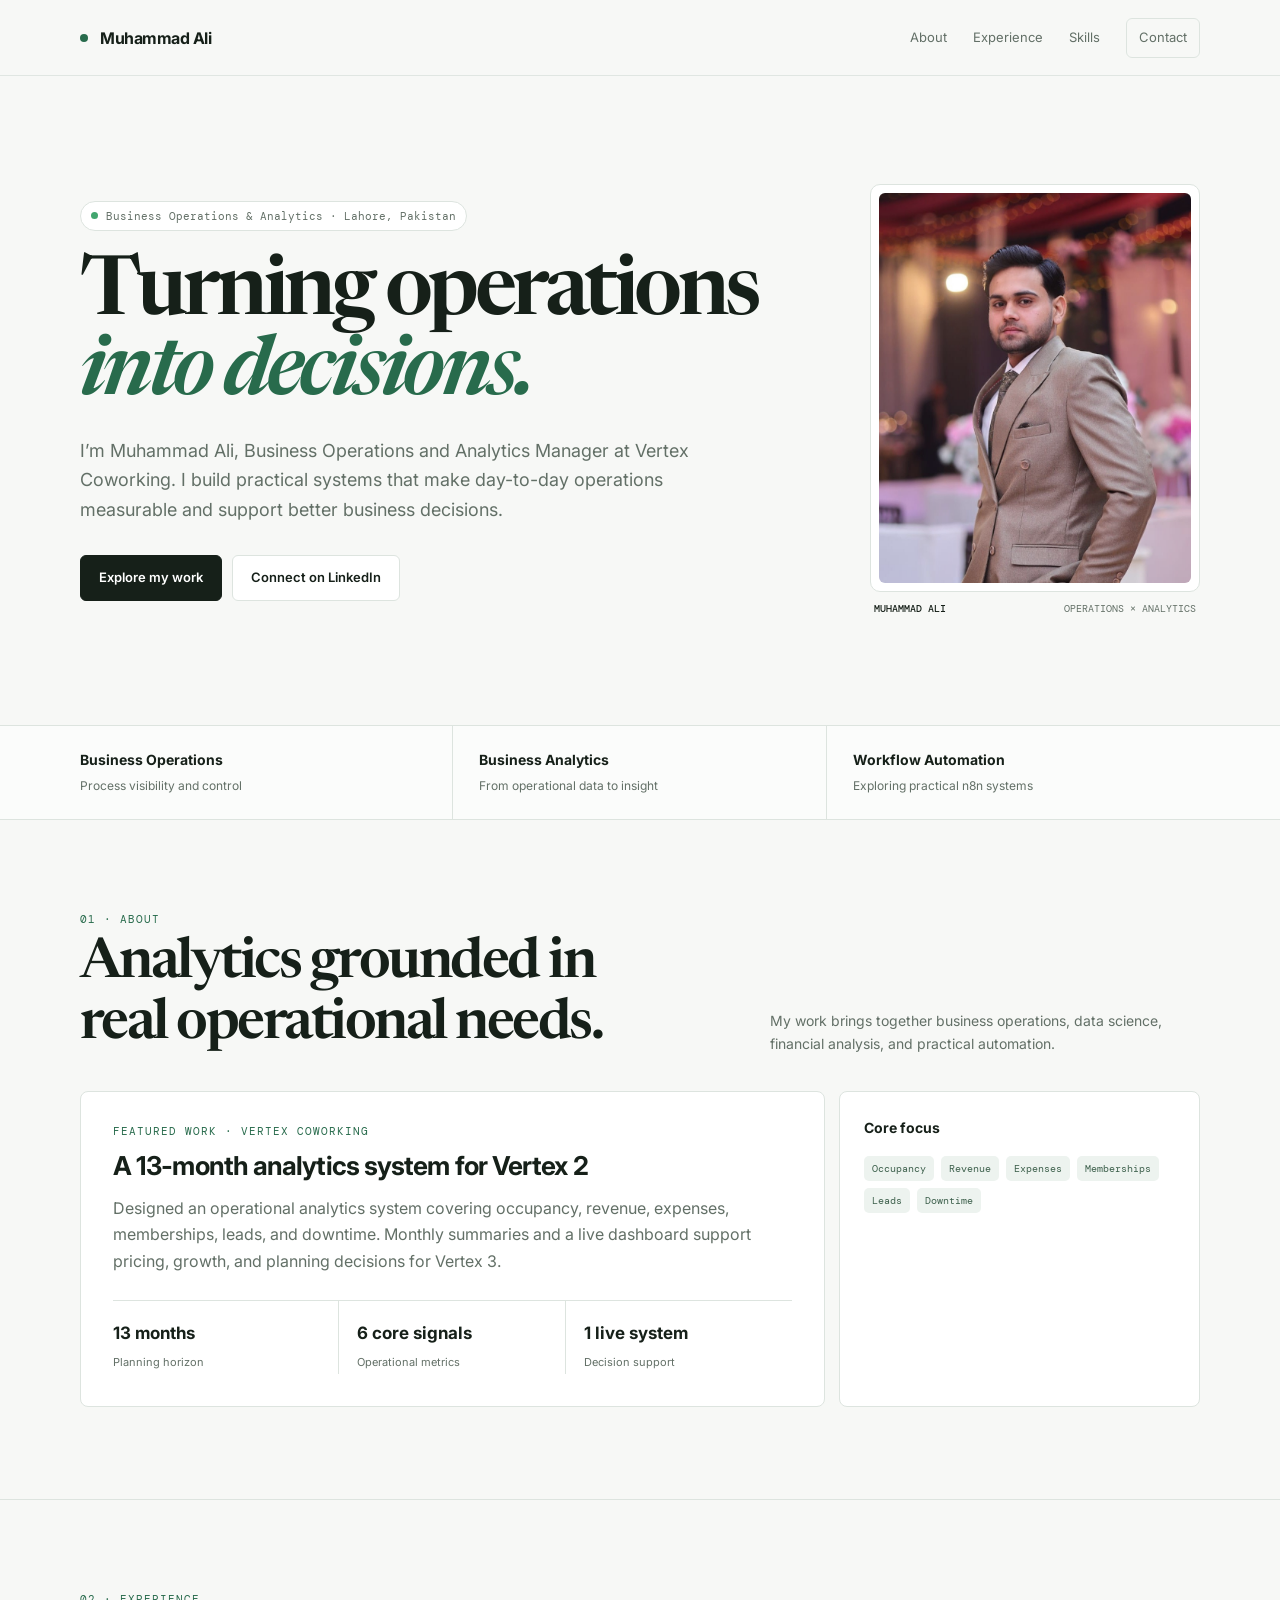
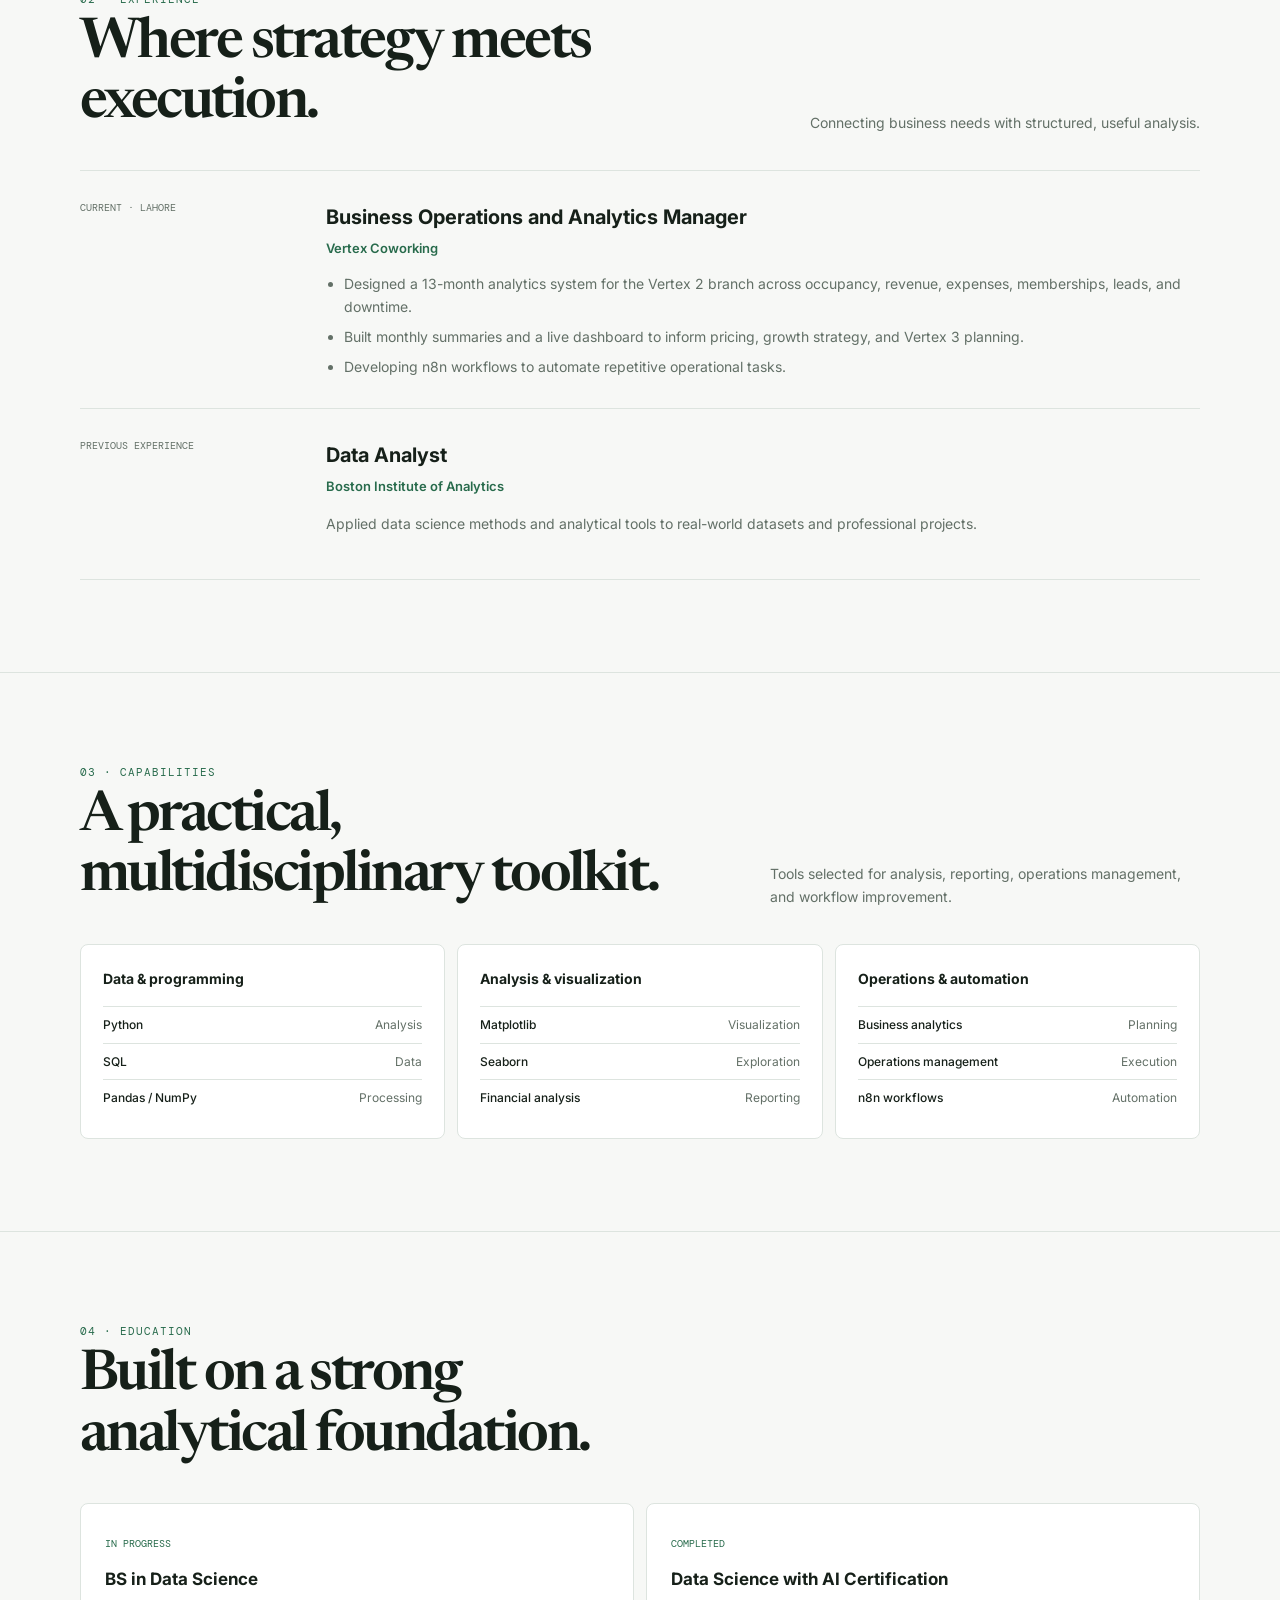
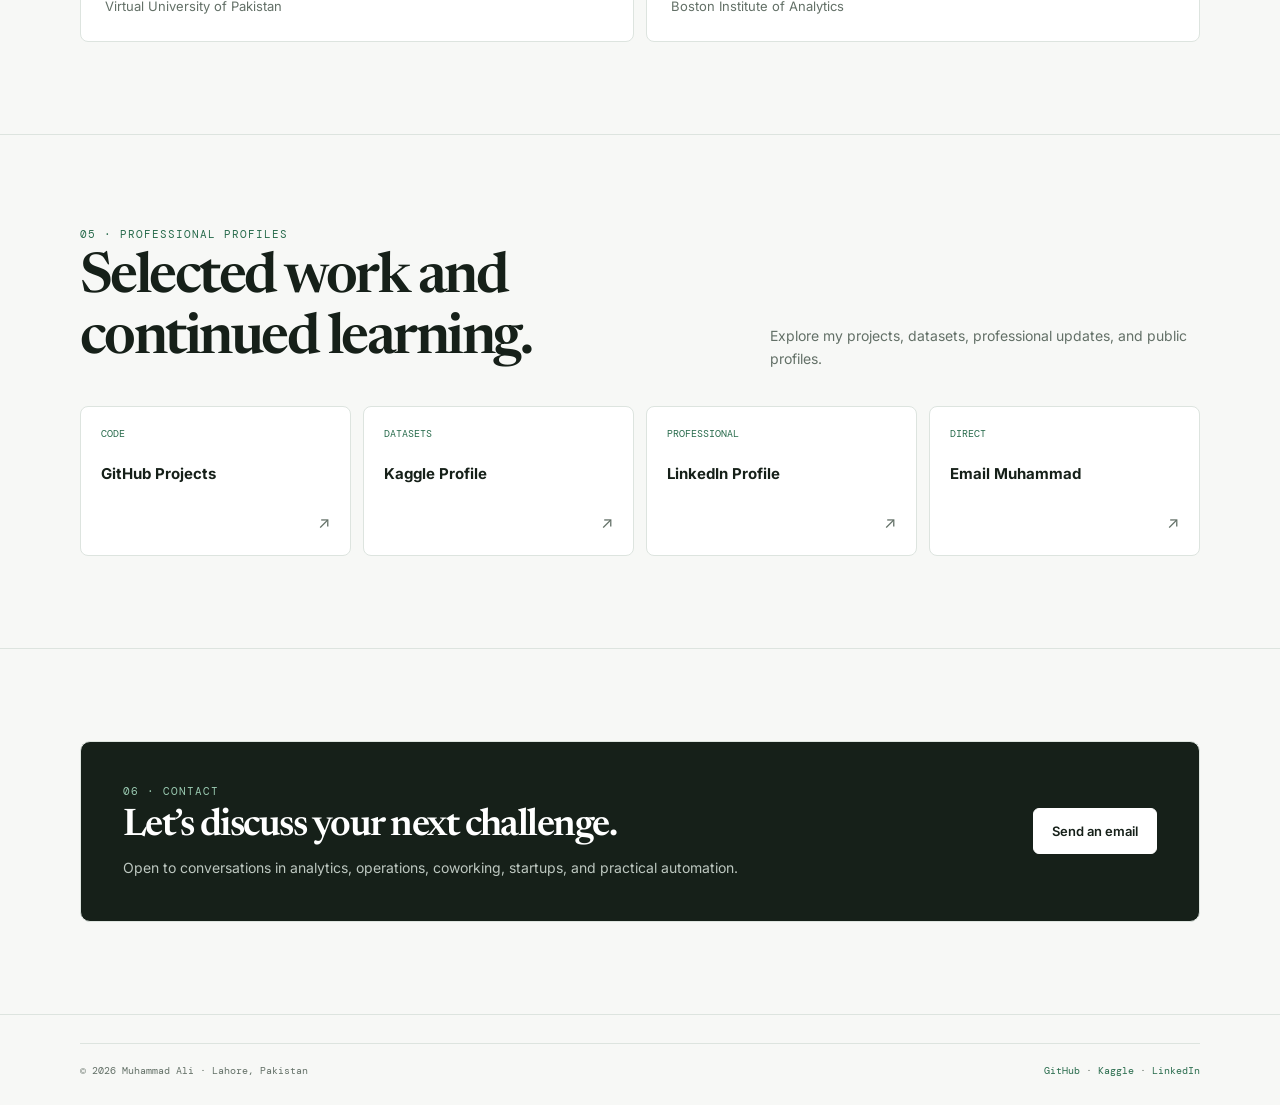
==== commit eaa54395: "Replace the technical redesign with a clean professional executive portfolio" ====
--- a/index.html
+++ b/index.html
@@ -3,56 +3,52 @@
 <head>
   <meta charset="UTF-8">
   <meta name="viewport" content="width=device-width, initial-scale=1">
-  <meta name="theme-color" content="#080b10">
-  <meta name="description" content="Muhammad Ali — Business Operations & Analytics Manager in Lahore, Pakistan.">
+  <meta name="theme-color" content="#f7f8f6">
+  <meta name="description" content="Muhammad Ali is a Business Operations and Analytics Manager in Lahore, Pakistan, building practical systems for growing organizations.">
   <meta name="author" content="Muhammad Ali">
   <meta property="og:type" content="website">
-  <meta property="og:title" content="Muhammad Ali — Operations × Analytics">
-  <meta property="og:description" content="Turning operational data into measurable decisions.">
+  <meta property="og:title" content="Muhammad Ali — Business Operations & Analytics">
+  <meta property="og:description" content="Turning operations and data into measurable decisions.">
   <meta property="og:url" content="https://muhammadali83.github.io/">
   <meta property="og:image" content="https://muhammadali83.github.io/assets/profile.jpg">
-  <title>Muhammad Ali — Operations × Analytics</title>
+  <title>Muhammad Ali — Business Operations & Analytics</title>
   <link rel="preconnect" href="https://fonts.googleapis.com">
   <link rel="preconnect" href="https://fonts.gstatic.com" crossorigin>
-  <link href="https://fonts.googleapis.com/css2?family=DM+Mono:wght@400;500&family=Manrope:wght@400;500;600;700;800&display=swap" rel="stylesheet">
+  <link href="https://fonts.googleapis.com/css2?family=DM+Mono:wght@400;500&family=Inter:wght@400;500;600;700&family=Newsreader:opsz,wght@6..72,600&display=swap" rel="stylesheet">
   <style>
-    :root{--bg:#080b10;--panel:#0d1218;--panel2:#111820;--line:#202b35;--text:#edf3f7;--muted:#91a0aa;--cyan:#66d9ef;--green:#72dda2;--amber:#e8b86d;--mono:"DM Mono",monospace;--sans:"Manrope",sans-serif}
-    *{box-sizing:border-box}html{scroll-behavior:smooth}body{margin:0;background:var(--bg);color:var(--text);font-family:var(--sans);line-height:1.6;overflow-x:hidden}a{color:inherit}img{max-width:100%}.wrap{width:min(1180px,calc(100% - 48px));margin:auto}.mono{font-family:var(--mono)}
-    .grid-bg{position:fixed;inset:0;z-index:-3;background-image:linear-gradient(rgba(102,217,239,.035) 1px,transparent 1px),linear-gradient(90deg,rgba(102,217,239,.035) 1px,transparent 1px);background-size:42px 42px;mask-image:linear-gradient(to bottom,#000 10%,transparent 82%)}
-    .aurora{position:fixed;z-index:-2;width:680px;height:680px;border-radius:50%;right:-250px;top:-260px;filter:blur(12px);background:radial-gradient(circle,rgba(61,177,185,.16),transparent 68%);animation:float 12s ease-in-out infinite alternate}@keyframes float{to{transform:translate(-130px,170px) scale(.78)}}
-    header{position:sticky;top:0;z-index:20;height:72px;border-bottom:1px solid rgba(32,43,53,.8);background:rgba(8,11,16,.82);backdrop-filter:blur(16px)}.nav{height:72px;display:flex;align-items:center;justify-content:space-between}.brand{display:flex;align-items:center;gap:12px;text-decoration:none;font-weight:800;letter-spacing:-.03em}.brand-mark{width:35px;height:35px;border:1px solid var(--cyan);display:grid;place-items:center;color:var(--cyan);font:500 10px var(--mono);box-shadow:0 0 24px rgba(102,217,239,.12)}.nav-links{display:flex;align-items:center;gap:28px}.nav-links a{text-decoration:none;color:var(--muted);font:11px var(--mono);text-transform:uppercase;letter-spacing:.08em}.nav-links a:hover{color:var(--cyan)}
-    .hero{min-height:720px;display:grid;align-items:center;position:relative;border-bottom:1px solid var(--line)}.hero-inner{display:grid;grid-template-columns:minmax(0,1fr) 390px;gap:72px;align-items:center}.eyebrow{display:inline-flex;align-items:center;gap:10px;color:var(--cyan);font:11px var(--mono);text-transform:uppercase;letter-spacing:.12em}.live-dot{width:7px;height:7px;border-radius:50%;background:var(--green);box-shadow:0 0 14px var(--green);animation:pulse 2s infinite}@keyframes pulse{50%{opacity:.35}}
-    h1{margin:22px 0 20px;max-width:820px;font-size:clamp(52px,7.4vw,94px);line-height:.97;letter-spacing:-.065em}.hollow{-webkit-text-stroke:1px #71828e;color:transparent}.hero-copy{max-width:650px;color:var(--muted);font-size:18px}.hero-actions{display:flex;gap:12px;margin-top:34px}.button{min-height:48px;padding:0 18px;border:1px solid var(--line);display:inline-flex;align-items:center;text-decoration:none;font:500 12px var(--mono);text-transform:uppercase;letter-spacing:.04em;transition:.25s}.button.primary{background:var(--cyan);border-color:var(--cyan);color:#071014}.button.primary:hover{background:#a6eaf7}.button.secondary{background:rgba(13,18,24,.75)}.button.secondary:hover{border-color:var(--cyan);color:var(--cyan)}
-    .terminal{position:relative;border:1px solid var(--line);background:rgba(13,18,24,.88);box-shadow:0 28px 80px rgba(0,0,0,.35);overflow:hidden}.terminal-head{height:43px;border-bottom:1px solid var(--line);display:flex;align-items:center;padding:0 15px;gap:7px}.terminal-head i{width:7px;height:7px;border-radius:50%;background:#46525b}.terminal-head i:first-child{background:#df7183}.terminal-head i:nth-child(2){background:#d7b768}.terminal-title{margin-left:auto;color:#5f707c;font:9px var(--mono)}.chart{height:260px;padding:20px;position:relative;overflow:hidden}.chart svg{width:100%;height:100%;overflow:visible}.chart-grid{stroke:#26333d;stroke-width:1}.chart-line{fill:none;stroke:var(--cyan);stroke-width:2;stroke-dasharray:600;stroke-dashoffset:600;animation:draw 3s ease forwards 1s}@keyframes draw{to{stroke-dashoffset:0}}.chart-area{fill:url(#area)}.chart-dot{fill:var(--green);filter:drop-shadow(0 0 7px var(--green));animation:blink 2.4s infinite}@keyframes blink{50%{opacity:.25}}.metrics{display:grid;grid-template-columns:repeat(3,1fr);border-top:1px solid var(--line)}.metric{padding:15px;border-right:1px solid var(--line)}.metric:last-child{border:0}.metric b{display:block;font:500 18px var(--mono);color:var(--green)}.metric span{color:var(--muted);font:9px var(--mono);text-transform:uppercase}
-    section{padding:100px 0;border-bottom:1px solid var(--line)}.section-head{display:flex;justify-content:space-between;align-items:end;margin-bottom:38px}.section-num{color:var(--cyan);font:10px var(--mono);text-transform:uppercase;letter-spacing:.14em}.section-head h2{margin:8px 0 0;font-size:clamp(36px,5vw,62px);line-height:1.04;letter-spacing:-.055em}.section-head p{max-width:430px;margin:0;color:var(--muted);font-size:14px}
-    .bento{display:grid;grid-template-columns:1.3fr .7fr;gap:14px}.panel{border:1px solid var(--line);background:var(--panel);overflow:hidden}.feature-panel{min-height:390px;padding:32px;position:relative}.feature-panel:after{content:"";position:absolute;width:420px;height:420px;border:1px solid rgba(102,217,239,.08);border-radius:50%;right:-190px;bottom:-260px;box-shadow:0 0 0 38px rgba(102,217,239,.025),0 0 0 76px rgba(102,217,239,.018)}.feature-panel h3{max-width:520px;margin:24px 0 14px;font-size:34px;line-height:1.12;letter-spacing:-.04em}.feature-panel p{max-width:520px;color:var(--muted)}.data-strip{display:flex;flex-wrap:wrap;gap:8px;margin-top:28px}.data-tag{border:1px solid #293743;background:#10171d;padding:8px 10px;color:#b5c2cb;font:10px var(--mono)}.side-stack{display:grid;gap:14px}.stat-panel{padding:24px}.stat-panel .label{color:var(--muted);font:9px var(--mono);text-transform:uppercase}.stat-panel strong{display:block;margin:8px 0;font:500 28px var(--mono);color:var(--cyan)}.bar{height:4px;background:#202932}.bar i{display:block;height:100%;background:var(--green);box-shadow:0 0 10px rgba(114,221,162,.4)}
-    .timeline{border-top:1px solid var(--line)}.role{display:grid;grid-template-columns:210px 1fr;gap:32px;padding:30px 0;border-bottom:1px solid var(--line)}.role-meta{color:var(--cyan);font:10px var(--mono);text-transform:uppercase}.role h3{margin:0;font-size:21px}.role .company{color:var(--green);font-size:14px;margin:4px 0 10px}.role p,.role li{color:var(--muted);font-size:14px}.role ul{margin:0;padding-left:18px}.role li+li{margin-top:7px}
-    .skills{display:grid;grid-template-columns:repeat(3,1fr);gap:14px}.skill{padding:24px}.skill h3{font-size:16px;margin:0 0 18px}.skill-row{display:flex;justify-content:space-between;padding:9px 0;border-top:1px solid var(--line);color:var(--muted);font:11px var(--mono)}.skill-row b{color:var(--text);font-weight:400}
-    .education{display:grid;grid-template-columns:1fr 1fr;gap:14px}.edu{padding:28px}.edu span{color:var(--green);font:10px var(--mono);text-transform:uppercase}.edu h3{margin:12px 0 4px;font-size:19px}.edu p{margin:0;color:var(--muted);font-size:13px}
-    .links{display:grid;grid-template-columns:repeat(4,1fr);gap:10px}.link-card{min-height:150px;padding:20px;border:1px solid var(--line);background:var(--panel);text-decoration:none;display:flex;flex-direction:column;justify-content:space-between;transition:.25s}.link-card:hover{border-color:var(--cyan);transform:translateY(-4px);background:var(--panel2)}.link-card span{color:var(--cyan);font:9px var(--mono);text-transform:uppercase}.link-card strong{font-size:16px}.link-card i{align-self:flex-end;color:var(--muted);font-style:normal}
-    .contact-panel{border:1px solid var(--line);background:linear-gradient(135deg,var(--panel),#0b1518);padding:44px;display:flex;justify-content:space-between;align-items:center;gap:30px}.contact-panel h2{margin:8px 0;font-size:42px;line-height:1.05;letter-spacing:-.05em}.contact-panel p{color:var(--muted);max-width:600px;margin:0}
-    footer{padding:30px 0;color:var(--muted);font:10px var(--mono)}.footer-inner{display:flex;justify-content:space-between}.footer-inner a{text-decoration:none;color:var(--cyan)}
-    .portrait-chip{position:absolute;right:32px;bottom:-38px;width:86px;height:86px;border:1px solid var(--line);padding:5px;background:var(--panel)}.portrait-chip img{width:100%;height:100%;object-fit:cover;filter:grayscale(.25) contrast(1.05)}
-    @media(max-width:900px){.hero-inner{grid-template-columns:1fr}.terminal{max-width:520px}.hero{padding:70px 0}.hero-inner{gap:45px}.bento{grid-template-columns:1fr}.links{grid-template-columns:1fr 1fr}.section-head{display:block}.section-head p{margin-top:12px}}
-    @media(max-width:650px){.wrap{width:min(100% - 34px,560px)}.nav-links{gap:12px}.nav-links a:nth-child(2),.nav-links a:nth-child(3){display:none}header,.nav{height:64px}.hero{min-height:auto;padding:58px 0}.hero-inner{gap:34px}h1{font-size:clamp(44px,14vw,68px)}.hero-copy{font-size:16px}.hero-actions{flex-wrap:wrap}.button{flex:1;justify-content:center}.terminal{display:none}section{padding:72px 0}.role{grid-template-columns:1fr;gap:5px}.skills,.education,.links{grid-template-columns:1fr}.contact-panel{display:block;padding:28px}.contact-panel .button{margin-top:24px}.footer-inner{display:block}.footer-inner span{display:block;margin-top:8px}.bento{gap:10px}.feature-panel{padding:24px}.metrics{grid-template-columns:1fr 1fr}.metric:last-child{grid-column:span 2;border-top:1px solid var(--line)}}
-    @media(prefers-reduced-motion:reduce){*{animation:none!important;transition:none!important}.chart-line{stroke-dashoffset:0}}
+    :root{--ink:#162019;--muted:#637067;--paper:#f7f8f6;--white:#fff;--green:#286b4c;--green-soft:#edf3ef;--line:#dde4df;--mono:"DM Mono",monospace;--sans:Inter,sans-serif;--serif:"Newsreader",serif}
+    *{box-sizing:border-box}html{scroll-behavior:smooth;scroll-padding-top:84px}body{margin:0;background:var(--paper);color:var(--ink);font-family:var(--sans);line-height:1.65}a{color:inherit}img{max-width:100%}.wrap{width:min(1120px,calc(100% - 48px));margin:auto}
+    header{height:76px;position:sticky;top:0;z-index:20;border-bottom:1px solid rgba(221,228,223,.9);background:rgba(247,248,246,.94);backdrop-filter:blur(14px)}.nav{height:76px;display:flex;align-items:center;justify-content:space-between}.brand{display:flex;align-items:center;gap:12px;text-decoration:none;font-weight:700;letter-spacing:-.03em}.brand-dot{width:8px;height:8px;border-radius:50%;background:var(--green)}.nav-links{display:flex;align-items:center;gap:26px}.nav-links a{text-decoration:none;color:var(--muted);font-size:13px}.nav-links a:hover{color:var(--green)}.nav-cta{border:1px solid var(--line);border-radius:6px;padding:8px 12px!important}
+    .hero{min-height:650px;display:flex;align-items:center;border-bottom:1px solid var(--line)}.hero-grid{display:grid;grid-template-columns:minmax(0,1.35fr) 330px;gap:76px;align-items:center}.kicker{color:var(--green);font:11px var(--mono);text-transform:uppercase;letter-spacing:.09em}.availability{display:inline-flex;align-items:center;gap:8px;padding:7px 10px;border:1px solid var(--line);border-radius:99px;background:var(--white);color:var(--muted);font:11px var(--mono)}.availability i{width:7px;height:7px;border-radius:50%;background:#42a66f}.hero h1{margin:24px 0 20px;font:600 clamp(52px,7vw,82px)/.98 var(--serif);letter-spacing:-.055em}.hero h1 em{color:var(--green);font-style:italic}.hero-copy{max-width:660px;margin:0;color:var(--muted);font-size:18px}.actions{display:flex;gap:10px;margin-top:30px}.button{min-height:46px;padding:0 18px;border:1px solid var(--line);border-radius:6px;display:inline-flex;align-items:center;justify-content:center;text-decoration:none;font-size:13px;font-weight:600}.button-primary{background:var(--ink);border-color:var(--ink);color:#fff}.button-primary:hover{background:var(--green);border-color:var(--green)}.button-secondary{background:var(--white)}.button-secondary:hover{border-color:var(--green);color:var(--green)}
+    .portrait{margin:0}.portrait-frame{border:1px solid var(--line);border-radius:10px;background:var(--white);padding:8px}.portrait img{display:block;width:100%;aspect-ratio:4/5;object-fit:cover;object-position:center 20%;border-radius:6px;filter:saturate(.82)}.portrait figcaption{display:flex;justify-content:space-between;margin:10px 4px 3px;color:var(--muted);font:10px var(--mono);text-transform:uppercase}.portrait figcaption b{color:var(--ink);font-weight:500}
+    .proof{border-bottom:1px solid var(--line);background:rgba(255,255,255,.48)}.proof-grid{display:grid;grid-template-columns:repeat(3,1fr)}.proof-item{padding:22px 26px;border-right:1px solid var(--line)}.proof-item:first-child{padding-left:0}.proof-item:last-child{border-right:0}.proof-item strong{display:block;font-size:14px}.proof-item span{color:var(--muted);font-size:12px}
+    section{padding:92px 0;border-bottom:1px solid var(--line)}.section-head{display:flex;justify-content:space-between;align-items:end;gap:40px;margin-bottom:36px}.section-head h2{margin:8px 0 0;font:600 clamp(38px,5vw,56px)/1.08 var(--serif);letter-spacing:-.045em}.section-head p{max-width:430px;margin:0;color:var(--muted);font-size:14px}
+    .overview-grid{display:grid;grid-template-columns:1.55fr .75fr;gap:14px}.feature,.side-card{border:1px solid var(--line);border-radius:8px;background:var(--white)}.feature{padding:32px}.feature h3{max-width:680px;margin:12px 0 12px;font-size:26px;line-height:1.25;letter-spacing:-.035em}.feature p{max-width:700px;color:var(--muted);margin:0}.metrics{display:grid;grid-template-columns:repeat(3,1fr);margin-top:26px;border-top:1px solid var(--line)}.metric{padding:18px 14px 0 0;border-right:1px solid var(--line)}.metric+ .metric{padding-left:18px}.metric:last-child{border-right:0}.metric strong{display:block;font-size:17px}.metric span{color:var(--muted);font-size:11px}.side-card{padding:24px}.side-card h3{margin:0 0 16px;font-size:14px}.tag-list{display:flex;flex-wrap:wrap;gap:7px}.tag{padding:6px 8px;border-radius:5px;background:var(--green-soft);color:#3d604c;font:10px var(--mono)}
+    .timeline{border-top:1px solid var(--line)}.role{display:grid;grid-template-columns:210px 1fr;gap:36px;padding:30px 0;border-bottom:1px solid var(--line)}.role-meta{color:var(--muted);font:10px var(--mono);text-transform:uppercase}.role h3{margin:0;font-size:20px}.role-company{margin:4px 0 12px;color:var(--green);font-size:13px;font-weight:600}.role p,.role li{color:var(--muted);font-size:14px}.role ul{margin:0;padding-left:18px}.role li+li{margin-top:7px}
+    .skill-grid,.education-grid,.profiles-grid{display:grid;gap:12px}.skill-grid{grid-template-columns:repeat(3,1fr)}.skill,.education,.profile{border:1px solid var(--line);border-radius:8px;background:var(--white)}.skill{padding:22px}.skill h3{margin:0 0 16px;font-size:14px}.skill-row{display:flex;justify-content:space-between;padding:8px 0;border-top:1px solid var(--line);color:var(--muted);font-size:12px}.skill-row b{color:var(--ink);font-weight:500}
+    .education-grid{grid-template-columns:1fr 1fr}.education{padding:24px}.education span{color:var(--green);font:10px var(--mono);text-transform:uppercase}.education h3{margin:10px 0 3px;font-size:17px}.education p{margin:0;color:var(--muted);font-size:13px}
+    .profiles-grid{grid-template-columns:repeat(4,1fr)}.profile{min-height:150px;padding:20px;text-decoration:none;display:flex;flex-direction:column;justify-content:space-between}.profile:hover{border-color:#aab8af;transform:translateY(-2px)}.profile span{color:var(--green);font:10px var(--mono);text-transform:uppercase}.profile strong{font-size:15px}.profile i{align-self:flex-end;color:var(--muted);font-style:normal}
+    .contact{border:1px solid var(--line);border-radius:10px;background:var(--ink);color:#fff;padding:42px;display:flex;justify-content:space-between;align-items:center;gap:30px}.contact .kicker{color:#99c9b0}.contact h2{margin:8px 0 8px;font:600 38px/1.1 var(--serif);letter-spacing:-.04em}.contact p{max-width:620px;margin:0;color:#bdc7c0;font-size:14px}.contact .button{background:#fff;border-color:#fff;color:var(--ink);white-space:nowrap}.contact .button:hover{background:#dbeadf;border-color:#dbeadf}
+    footer{padding:28px 0;color:var(--muted);font:10px var(--mono)}.footer-grid{display:flex;justify-content:space-between;border-top:1px solid var(--line);padding-top:20px}.footer-grid a{text-decoration:none;color:var(--green)}
+    @media(max-width:900px){.hero-grid{grid-template-columns:1fr 280px;gap:38px}.overview-grid{grid-template-columns:1fr}.profiles-grid{grid-template-columns:1fr 1fr}.section-head{display:block}.section-head p{margin-top:12px}}
+    @media(max-width:680px){.wrap{width:min(100% - 34px,560px)}header,.nav{height:64px}.nav-links{gap:12px}.nav-links a:nth-child(2),.nav-links a:nth-child(3){display:none}.nav-cta{display:inline-block!important}.hero{min-height:auto;padding:58px 0}.hero-grid{grid-template-columns:1fr}.portrait{display:none}.hero h1{font-size:clamp(48px,14vw,68px)}.hero-copy{font-size:16px}.actions{flex-wrap:wrap}.button{flex:1}.proof-grid{grid-template-columns:1fr}.proof-item{border-right:0;border-bottom:1px solid var(--line);padding:14px 0}.proof-item:last-child{border-bottom:0}section{padding:70px 0}.metrics{grid-template-columns:1fr}.metric,.metric+.metric{padding:12px 0;border-right:0;border-bottom:1px solid var(--line)}.metric:last-child{border-bottom:0}.role{grid-template-columns:1fr;gap:5px}.skill-grid,.education-grid,.profiles-grid{grid-template-columns:1fr}.contact{display:block;padding:28px}.contact .button{margin-top:22px}.footer-grid{display:block}.footer-grid span{display:block;margin-top:8px}}
   </style>
   <script type="application/ld+json">{"@context":"https://schema.org","@type":"Person","name":"Muhammad Ali","url":"https://muhammadali83.github.io/","jobTitle":"Business Operations and Analytics Manager","worksFor":{"@type":"Organization","name":"Vertex Coworking"},"address":{"@type":"PostalAddress","addressLocality":"Lahore","addressCountry":"PK"},"sameAs":["https://github.com/MUHAMMADALI83","https://kaggle.com/alimuhammad83","https://www.linkedin.com/in/muhammad-ali-748114368"]}</script>
 </head>
 <body>
-  <div class="grid-bg" aria-hidden="true"></div><div class="aurora" aria-hidden="true"></div>
-  <header><div class="wrap nav"><a class="brand" href="#home"><span class="brand-mark">MA/83</span><span>Muhammad Ali</span></a><nav class="nav-links" aria-label="Primary"><a href="#about">01 / About</a><a href="#experience">02 / Work</a><a href="#skills">03 / Stack</a><a href="#contact">04 / Connect</a></nav></div></header>
+  <header><div class="wrap nav"><a class="brand" href="#home"><span class="brand-dot"></span>Muhammad Ali</a><nav class="nav-links" aria-label="Primary navigation"><a href="#about">About</a><a href="#experience">Experience</a><a href="#skills">Skills</a><a class="nav-cta" href="#contact">Contact</a></nav></div></header>
   <main id="home">
-    <section class="hero" style="border-bottom:1px solid var(--line);padding:0"><div class="wrap hero-inner"><div><div class="eyebrow"><span class="live-dot"></span>Operations system online · Lahore, PK</div><h1>MUHAMMAD<br><span class="hollow">ALI</span></h1><p class="hero-copy">Business Operations &amp; Analytics Manager building measurable systems where <span style="color:var(--text)">operational data becomes decisions.</span></p><div class="hero-actions"><a class="button primary" href="#work">View system ↓</a><a class="button secondary" href="https://www.linkedin.com/in/muhammad-ali-748114368" target="_blank" rel="noopener noreferrer">LinkedIn ↗</a></div></div>
-      <div class="terminal" aria-label="Animated analytics visualization"><div class="terminal-head"><i></i><i></i><i></i><span class="terminal-title">vertex_analytics / live</span></div><div class="chart"><svg viewBox="0 0 320 220" role="img" aria-label="Operational growth chart"><defs><linearGradient id="area" x1="0" y1="0" x2="0" y2="1"><stop offset="0" stop-color="#66d9ef" stop-opacity=".28"/><stop offset="1" stop-color="#66d9ef" stop-opacity="0"/></linearGradient></defs><g><path class="chart-grid" d="M0 55H320M0 110H320M0 165H320M64 0V220M128 0V220M192 0V220M256 0V220"/></g><path class="chart-area" d="M0 180 C35 168,55 174,82 150 S130 135,152 112 S206 130,228 92 S284 70,320 42 L320 220 L0 220Z"/><path class="chart-line" d="M0 180 C35 168,55 174,82 150 S130 135,152 112 S206 130,228 92 S284 70,320 42"/><circle class="chart-dot" cx="320" cy="42" r="4"/></svg></div><div class="metrics"><div class="metric"><b>+13</b><span>Months modeled</span></div><div class="metric"><b>6</b><span>Core signals</span></div><div class="metric"><b>1</b><span>Live system</span></div></div></div>
-    </div></section>
-    <section id="about"><div class="wrap"><div class="section-head"><div><div class="section-num">01 / Overview</div><h2>From activity<br>to insight.</h2></div><p>My work combines operations management, data science, financial analysis, and workflow automation to create systems that are useful—not just technical.</p></div><div class="bento"><article class="panel feature-panel" id="work"><div class="section-num">Featured system · Vertex 2</div><h3>13-month analytics architecture for a growing coworking branch.</h3><p>Tracking occupancy, revenue, expenses, memberships, leads, and downtime. Monthly summaries and a live dashboard support pricing, growth, and planning decisions for Vertex 3.</p><div class="data-strip"><span class="data-tag">OCCUPANCY</span><span class="data-tag">REVENUE</span><span class="data-tag">EXPENSES</span><span class="data-tag">MEMBERSHIPS</span><span class="data-tag">LEADS</span><span class="data-tag">DOWNTIME</span></div><div class="portrait-chip"><img src="assets/avatar.jpg" alt="Muhammad Ali"></div></article><div class="side-stack"><article class="panel stat-panel"><span class="label">Primary discipline</span><strong>OPS / DATA</strong><div class="bar"><i style="width:92%"></i></div></article><article class="panel stat-panel"><span class="label">Automation status</span><strong>n8n / ACTIVE</strong><div class="bar"><i style="width:68%"></i></div></article><article class="panel stat-panel"><span class="label">Decision horizon</span><strong>MONTHLY</strong><div class="bar"><i style="width:84%"></i></div></article></div></div></div></section>
-    <section id="experience"><div class="wrap"><div class="section-head"><div><div class="section-num">02 / Experience</div><h2>Operating in<br>the real world.</h2></div><p>Where business requirements, clean data, and practical execution meet.</p></div><div class="timeline"><article class="role"><div class="role-meta">Current · Lahore</div><div><h3>Business Operations and Analytics Manager</h3><div class="company">Vertex Coworking</div><ul><li>Designed a 13-month analytics system for the Vertex 2 branch across occupancy, revenue, expenses, memberships, leads, and downtime.</li><li>Built monthly summaries and live operational views to inform pricing, growth strategy, and Vertex 3 planning.</li><li>Developing n8n workflows to automate repetitive operational tasks.</li></ul></div></article><article class="role"><div class="role-meta">Previous</div><div><h3>Data Analyst</h3><div class="company">Boston Institute of Analytics</div><p>Applied Python, SQL, visualization, and model evaluation methods to real-world data analysis projects.</p></div></article></div></div></section>
-    <section id="skills"><div class="wrap"><div class="section-head"><div><div class="section-num">03 / Technical stack</div><h2>Tools with<br>a purpose.</h2></div><p>A multidisciplinary toolkit for analysis, reporting, operations, and automation.</p></div><div class="skills"><article class="panel skill"><h3>01 / Data</h3><div class="skill-row"><b>Python</b><span>Analysis</span></div><div class="skill-row"><b>SQL</b><span>Data</span></div><div class="skill-row"><b>Pandas / NumPy</b><span>Processing</span></div></article><article class="panel skill"><h3>02 / Intelligence</h3><div class="skill-row"><b>Matplotlib</b><span>Visualize</span></div><div class="skill-row"><b>Seaborn</b><span>Explore</span></div><div class="skill-row"><b>Scikit-learn</b><span>Model</span></div></article><article class="panel skill"><h3>03 / Operations</h3><div class="skill-row"><b>n8n</b><span>Automate</span></div><div class="skill-row"><b>Excel / BI</b><span>Report</span></div><div class="skill-row"><b>Financial analysis</b><span>Decide</span></div></article></div></div></section>
-    <section id="education"><div class="wrap"><div class="section-head"><div><div class="section-num">04 / Education</div><h2>Analytical<br>foundation.</h2></div></div><div class="education"><article class="panel edu"><span>In progress</span><h3>BS in Data Science</h3><p>Virtual University of Pakistan</p></article><article class="panel edu"><span>Completed</span><h3>Data Science with AI Certification</h3><p>Boston Institute of Analytics</p></article></div></div></section>
-    <section id="projects"><div class="wrap"><div class="section-head"><div><div class="section-num">05 / Profiles & projects</div><h2>Explore the<br>workbench.</h2></div></div><div class="links"><a class="link-card" href="https://github.com/MUHAMMADALI83" target="_blank" rel="noopener noreferrer"><span>Source code</span><strong>GitHub</strong><i>↗</i></a><a class="link-card" href="https://www.kaggle.com/alimuhammad83" target="_blank" rel="noopener noreferrer"><span>Datasets</span><strong>Kaggle</strong><i>↗</i></a><a class="link-card" href="https://www.linkedin.com/in/muhammad-ali-748114368" target="_blank" rel="noopener noreferrer"><span>Professional log</span><strong>LinkedIn</strong><i>↗</i></a><a class="link-card" href="mailto:alimuhammadmaqbool83@gmail.com"><span>Direct channel</span><strong>Email</strong><i>↗</i></a></div></div></section>
-    <section id="contact"><div class="wrap"><div class="contact-panel"><div><div class="section-num">06 / Open channel</div><h2>Let’s build clarity.</h2><p>Available to discuss analytics, operations, coworking systems, startups, and practical automation.</p></div><a class="button primary" href="https://www.linkedin.com/in/muhammad-ali-748114368" target="_blank" rel="noopener noreferrer">Initialize contact ↗</a></div></div></section>
+    <section class="hero" style="border-bottom:1px solid var(--line);padding:64px 0">
+      <div class="wrap hero-grid"><div><div class="availability"><i></i> Business Operations &amp; Analytics · Lahore, Pakistan</div><h1>Turning operations<br><em>into decisions.</em></h1><p class="hero-copy">I’m Muhammad Ali, Business Operations and Analytics Manager at Vertex Coworking. I build practical systems that make day-to-day operations measurable and support better business decisions.</p><div class="actions"><a class="button button-primary" href="#work">Explore my work</a><a class="button button-secondary" href="https://www.linkedin.com/in/muhammad-ali-748114368" target="_blank" rel="noopener noreferrer">Connect on LinkedIn</a></div></div><figure class="portrait"><div class="portrait-frame"><img src="assets/profile.jpg" alt="Muhammad Ali"></div><figcaption><b>Muhammad Ali</b><span>Operations × Analytics</span></figcaption></figure></div>
+    </section>
+    <div class="proof"><div class="wrap proof-grid"><div class="proof-item"><strong>Business Operations</strong><span>Process visibility and control</span></div><div class="proof-item"><strong>Business Analytics</strong><span>From operational data to insight</span></div><div class="proof-item"><strong>Workflow Automation</strong><span>Exploring practical n8n systems</span></div></div></div>
+    <section id="about"><div class="wrap"><div class="section-head"><div><div class="kicker">01 · About</div><h2>Analytics grounded in<br>real operational needs.</h2></div><p>My work brings together business operations, data science, financial analysis, and practical automation.</p></div><div class="overview-grid"><article class="feature" id="work"><div class="kicker">Featured work · Vertex Coworking</div><h3>A 13-month analytics system for Vertex 2</h3><p>Designed an operational analytics system covering occupancy, revenue, expenses, memberships, leads, and downtime. Monthly summaries and a live dashboard support pricing, growth, and planning decisions for Vertex 3.</p><div class="metrics"><div class="metric"><strong>13 months</strong><span>Planning horizon</span></div><div class="metric"><strong>6 core signals</strong><span>Operational metrics</span></div><div class="metric"><strong>1 live system</strong><span>Decision support</span></div></div></article><aside class="side-card"><h3>Core focus</h3><div class="tag-list"><span class="tag">Occupancy</span><span class="tag">Revenue</span><span class="tag">Expenses</span><span class="tag">Memberships</span><span class="tag">Leads</span><span class="tag">Downtime</span></div></aside></div></div></section>
+    <section id="experience"><div class="wrap"><div class="section-head"><div><div class="kicker">02 · Experience</div><h2>Where strategy meets<br>execution.</h2></div><p>Connecting business needs with structured, useful analysis.</p></div><div class="timeline"><article class="role"><div class="role-meta">Current · Lahore</div><div><h3>Business Operations and Analytics Manager</h3><div class="role-company">Vertex Coworking</div><ul><li>Designed a 13-month analytics system for the Vertex 2 branch across occupancy, revenue, expenses, memberships, leads, and downtime.</li><li>Built monthly summaries and a live dashboard to inform pricing, growth strategy, and Vertex 3 planning.</li><li>Developing n8n workflows to automate repetitive operational tasks.</li></ul></div></article><article class="role"><div class="role-meta">Previous experience</div><div><h3>Data Analyst</h3><div class="role-company">Boston Institute of Analytics</div><p>Applied data science methods and analytical tools to real-world datasets and professional projects.</p></div></article></div></div></section>
+    <section id="skills"><div class="wrap"><div class="section-head"><div><div class="kicker">03 · Capabilities</div><h2>A practical,<br>multidisciplinary toolkit.</h2></div><p>Tools selected for analysis, reporting, operations management, and workflow improvement.</p></div><div class="skill-grid"><article class="skill"><h3>Data &amp; programming</h3><div class="skill-row"><b>Python</b><span>Analysis</span></div><div class="skill-row"><b>SQL</b><span>Data</span></div><div class="skill-row"><b>Pandas / NumPy</b><span>Processing</span></div></article><article class="skill"><h3>Analysis &amp; visualization</h3><div class="skill-row"><b>Matplotlib</b><span>Visualization</span></div><div class="skill-row"><b>Seaborn</b><span>Exploration</span></div><div class="skill-row"><b>Financial analysis</b><span>Reporting</span></div></article><article class="skill"><h3>Operations &amp; automation</h3><div class="skill-row"><b>Business analytics</b><span>Planning</span></div><div class="skill-row"><b>Operations management</b><span>Execution</span></div><div class="skill-row"><b>n8n workflows</b><span>Automation</span></div></article></div></div></section>
+    <section id="education"><div class="wrap"><div class="section-head"><div><div class="kicker">04 · Education</div><h2>Built on a strong<br>analytical foundation.</h2></div></div><div class="education-grid"><article class="education"><span>In progress</span><h3>BS in Data Science</h3><p>Virtual University of Pakistan</p></article><article class="education"><span>Completed</span><h3>Data Science with AI Certification</h3><p>Boston Institute of Analytics</p></article></div></div></section>
+    <section id="projects"><div class="wrap"><div class="section-head"><div><div class="kicker">05 · Professional profiles</div><h2>Selected work and<br>continued learning.</h2></div><p>Explore my projects, datasets, professional updates, and public profiles.</p></div><div class="profiles-grid"><a class="profile" href="https://github.com/MUHAMMADALI83" target="_blank" rel="noopener noreferrer"><span>Code</span><strong>GitHub Projects</strong><i>↗</i></a><a class="profile" href="https://www.kaggle.com/alimuhammad83" target="_blank" rel="noopener noreferrer"><span>Datasets</span><strong>Kaggle Profile</strong><i>↗</i></a><a class="profile" href="https://www.linkedin.com/in/muhammad-ali-748114368" target="_blank" rel="noopener noreferrer"><span>Professional</span><strong>LinkedIn Profile</strong><i>↗</i></a><a class="profile" href="mailto:alimuhammadmaqbool83@gmail.com"><span>Direct</span><strong>Email Muhammad</strong><i>↗</i></a></div></div></section>
+    <section id="contact"><div class="wrap"><div class="contact"><div><div class="kicker">06 · Contact</div><h2>Let’s discuss your next challenge.</h2><p>Open to conversations in analytics, operations, coworking, startups, and practical automation.</p></div><a class="button" href="mailto:alimuhammadmaqbool83@gmail.com">Send an email</a></div></div></section>
   </main>
-  <footer><div class="wrap footer-inner"><span>© 2026 Muhammad Ali · Lahore, Pakistan</span><span><a href="https://github.com/MUHAMMADALI83" target="_blank" rel="noopener noreferrer">GitHub</a> / <a href="https://www.kaggle.com/alimuhammad83" target="_blank" rel="noopener noreferrer">Kaggle</a> / <a href="https://www.linkedin.com/in/muhammad-ali-748114368" target="_blank" rel="noopener noreferrer">LinkedIn</a></span></div></footer>
+  <footer><div class="wrap footer-grid"><span>© 2026 Muhammad Ali · Lahore, Pakistan</span><span><a href="https://github.com/MUHAMMADALI83" target="_blank" rel="noopener noreferrer">GitHub</a> · <a href="https://www.kaggle.com/alimuhammad83" target="_blank" rel="noopener noreferrer">Kaggle</a> · <a href="https://www.linkedin.com/in/muhammad-ali-748114368" target="_blank" rel="noopener noreferrer">LinkedIn</a></span></div></footer>
 </body>
 </html>
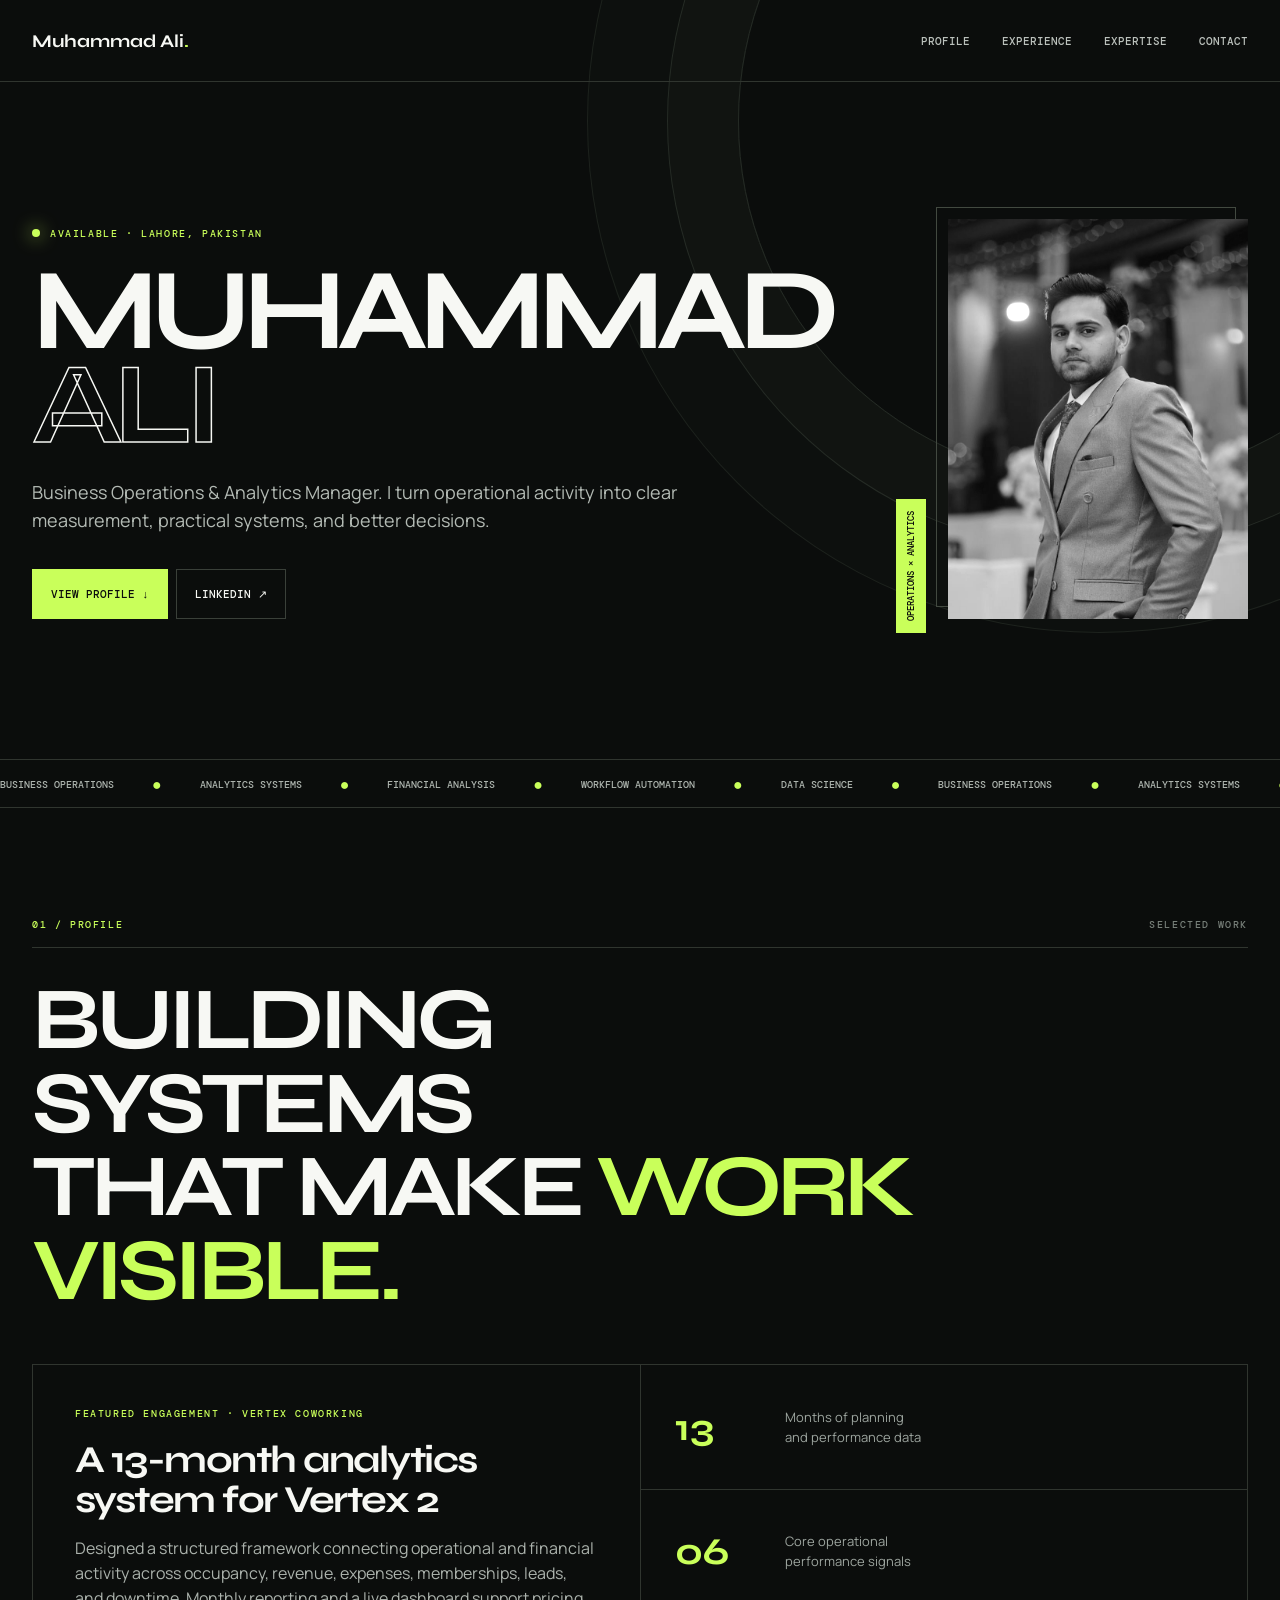
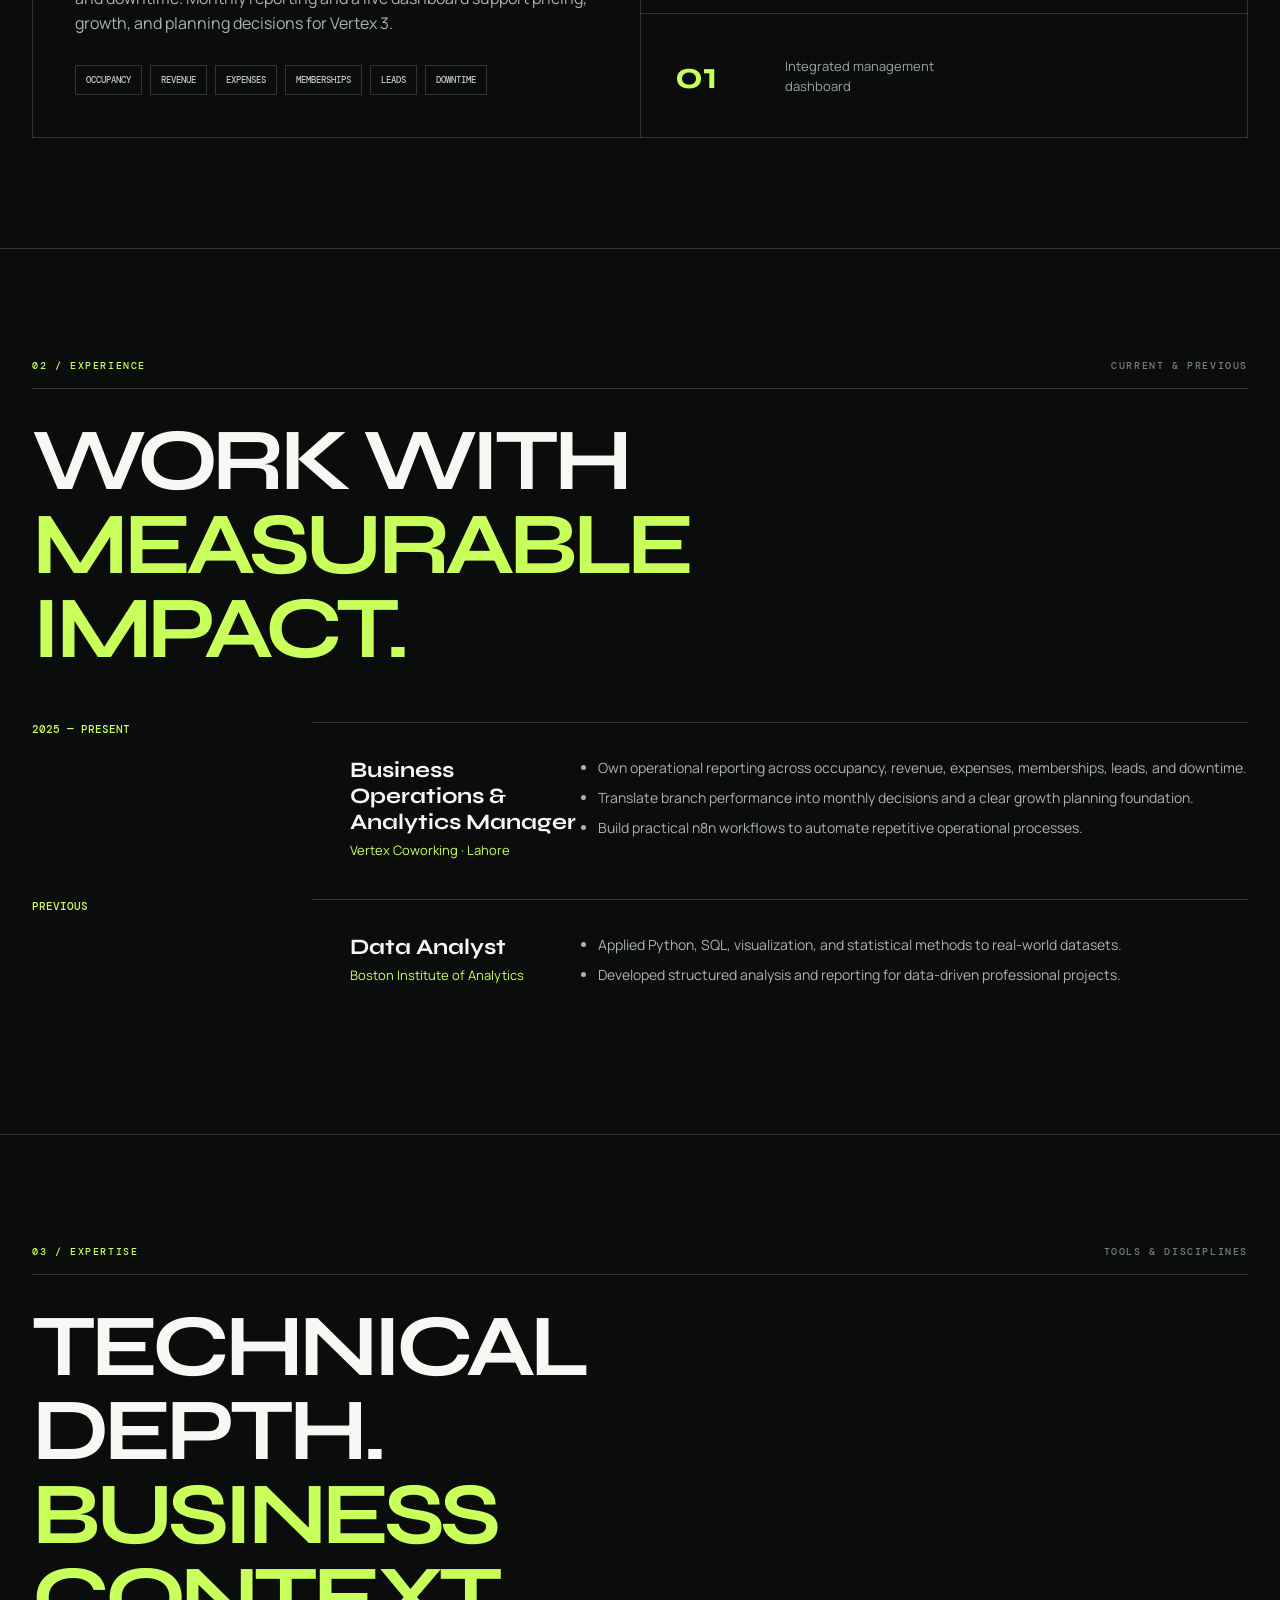
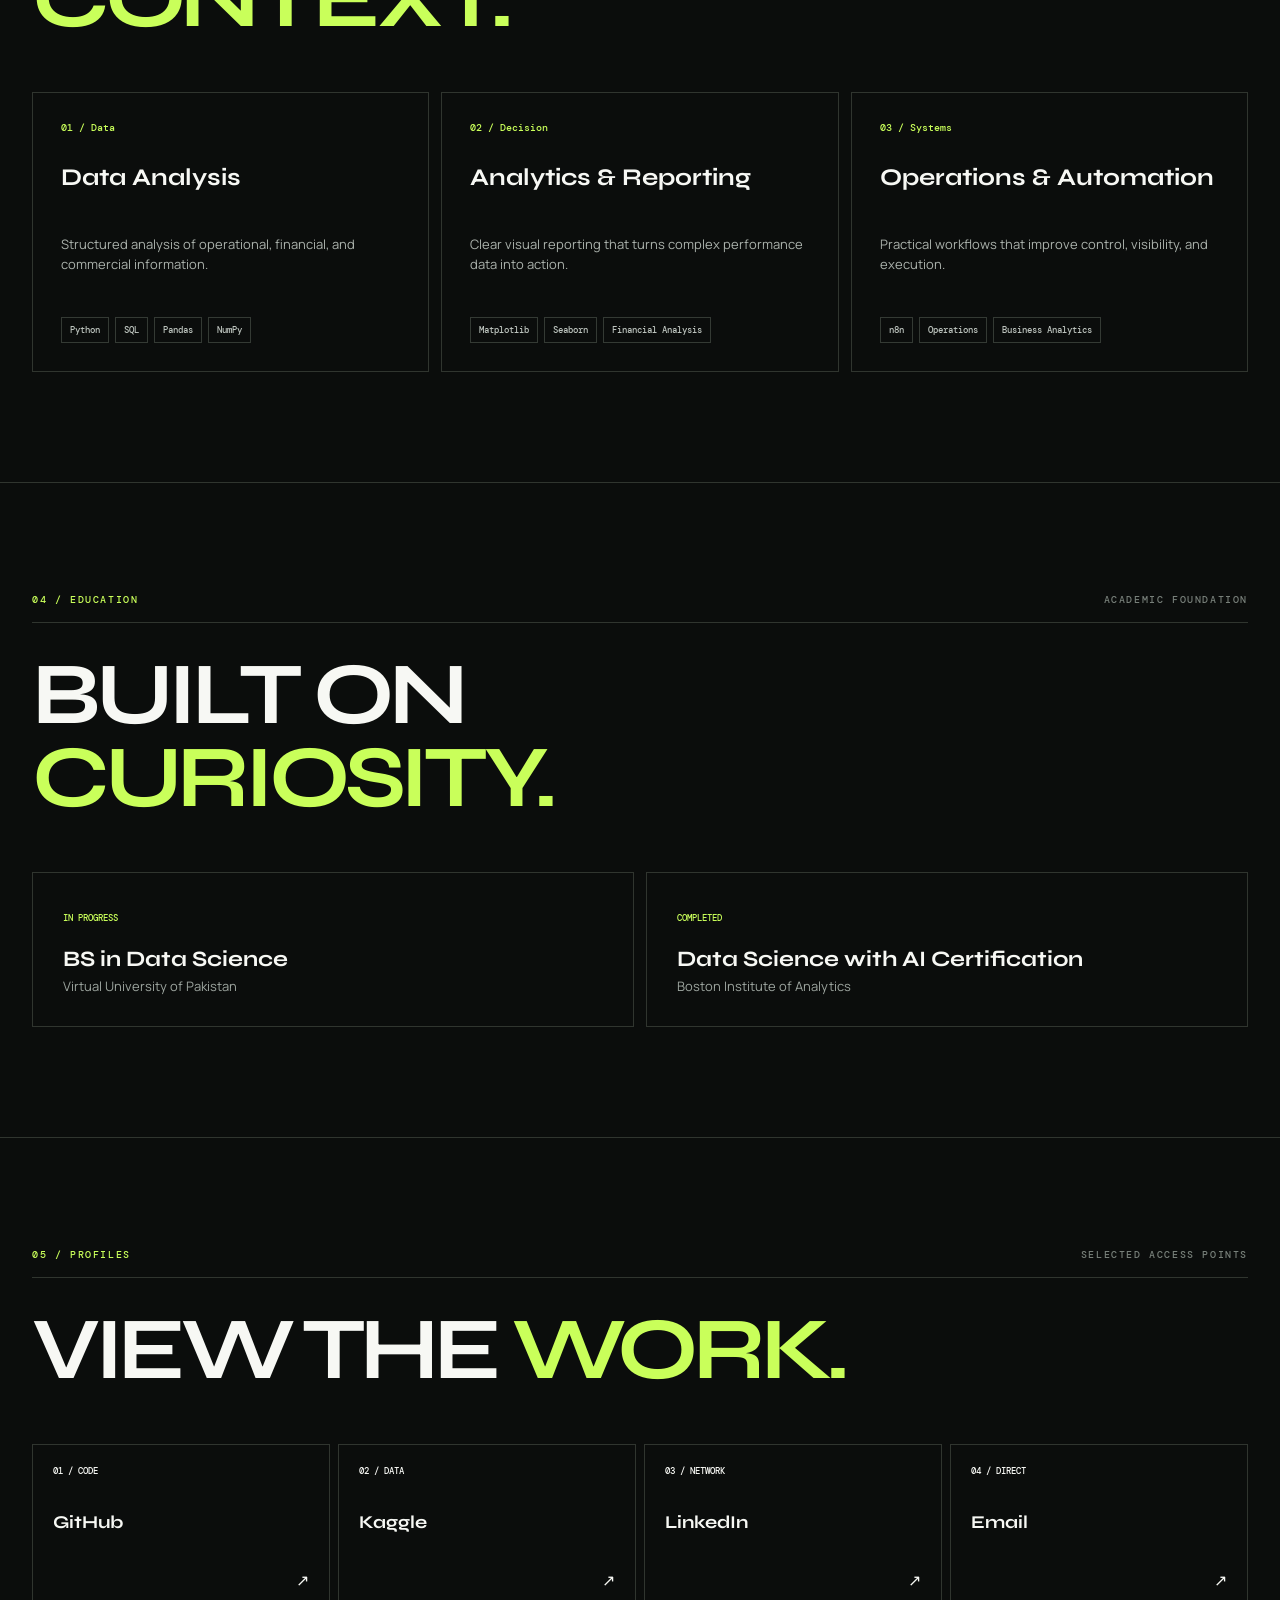
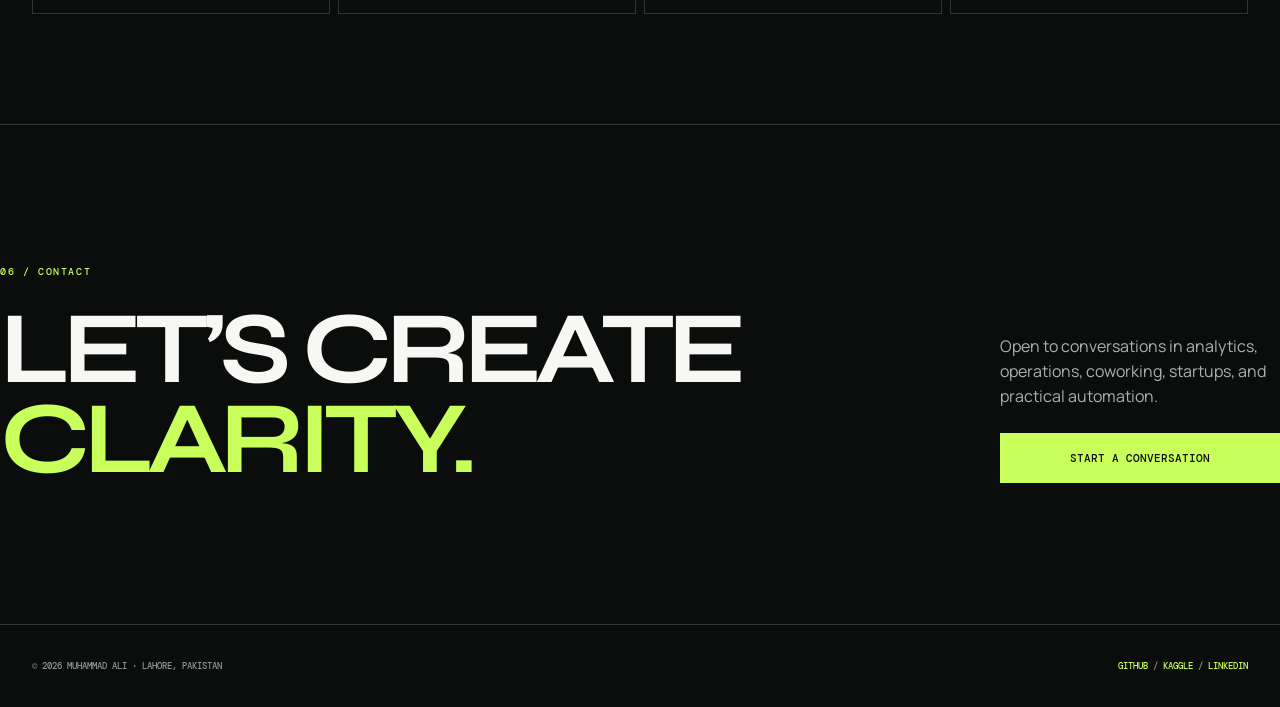
==== commit 75068325: "Rebuild the portfolio with a senior-level editorial layout and distinct visual identity" ====
--- a/index.html
+++ b/index.html
@@ -1,54 +1,45 @@
-<!DOCTYPE html>
+<!doctype html>
 <html lang="en">
 <head>
-  <meta charset="UTF-8">
-  <meta name="viewport" content="width=device-width, initial-scale=1">
-  <meta name="theme-color" content="#f7f8f6">
-  <meta name="description" content="Muhammad Ali is a Business Operations and Analytics Manager in Lahore, Pakistan, building practical systems for growing organizations.">
-  <meta name="author" content="Muhammad Ali">
-  <meta property="og:type" content="website">
-  <meta property="og:title" content="Muhammad Ali — Business Operations & Analytics">
-  <meta property="og:description" content="Turning operations and data into measurable decisions.">
-  <meta property="og:url" content="https://muhammadali83.github.io/">
-  <meta property="og:image" content="https://muhammadali83.github.io/assets/profile.jpg">
+  <meta charset="utf-8">
+  <meta name="viewport" content="width=device-width,initial-scale=1">
+  <meta name="theme-color" content="#0b0d0c">
+  <meta name="description" content="Muhammad Ali — Business Operations and Analytics Manager in Lahore, Pakistan.">
   <title>Muhammad Ali — Business Operations & Analytics</title>
   <link rel="preconnect" href="https://fonts.googleapis.com">
   <link rel="preconnect" href="https://fonts.gstatic.com" crossorigin>
-  <link href="https://fonts.googleapis.com/css2?family=DM+Mono:wght@400;500&family=Inter:wght@400;500;600;700&family=Newsreader:opsz,wght@6..72,600&display=swap" rel="stylesheet">
+  <link href="https://fonts.googleapis.com/css2?family=DM+Mono:wght@400;500&family=Manrope:wght@400;500;600;700&family=Syne:wght@600;700&display=swap" rel="stylesheet">
   <style>
-    :root{--ink:#162019;--muted:#637067;--paper:#f7f8f6;--white:#fff;--green:#286b4c;--green-soft:#edf3ef;--line:#dde4df;--mono:"DM Mono",monospace;--sans:Inter,sans-serif;--serif:"Newsreader",serif}
-    *{box-sizing:border-box}html{scroll-behavior:smooth;scroll-padding-top:84px}body{margin:0;background:var(--paper);color:var(--ink);font-family:var(--sans);line-height:1.65}a{color:inherit}img{max-width:100%}.wrap{width:min(1120px,calc(100% - 48px));margin:auto}
-    header{height:76px;position:sticky;top:0;z-index:20;border-bottom:1px solid rgba(221,228,223,.9);background:rgba(247,248,246,.94);backdrop-filter:blur(14px)}.nav{height:76px;display:flex;align-items:center;justify-content:space-between}.brand{display:flex;align-items:center;gap:12px;text-decoration:none;font-weight:700;letter-spacing:-.03em}.brand-dot{width:8px;height:8px;border-radius:50%;background:var(--green)}.nav-links{display:flex;align-items:center;gap:26px}.nav-links a{text-decoration:none;color:var(--muted);font-size:13px}.nav-links a:hover{color:var(--green)}.nav-cta{border:1px solid var(--line);border-radius:6px;padding:8px 12px!important}
-    .hero{min-height:650px;display:flex;align-items:center;border-bottom:1px solid var(--line)}.hero-grid{display:grid;grid-template-columns:minmax(0,1.35fr) 330px;gap:76px;align-items:center}.kicker{color:var(--green);font:11px var(--mono);text-transform:uppercase;letter-spacing:.09em}.availability{display:inline-flex;align-items:center;gap:8px;padding:7px 10px;border:1px solid var(--line);border-radius:99px;background:var(--white);color:var(--muted);font:11px var(--mono)}.availability i{width:7px;height:7px;border-radius:50%;background:#42a66f}.hero h1{margin:24px 0 20px;font:600 clamp(52px,7vw,82px)/.98 var(--serif);letter-spacing:-.055em}.hero h1 em{color:var(--green);font-style:italic}.hero-copy{max-width:660px;margin:0;color:var(--muted);font-size:18px}.actions{display:flex;gap:10px;margin-top:30px}.button{min-height:46px;padding:0 18px;border:1px solid var(--line);border-radius:6px;display:inline-flex;align-items:center;justify-content:center;text-decoration:none;font-size:13px;font-weight:600}.button-primary{background:var(--ink);border-color:var(--ink);color:#fff}.button-primary:hover{background:var(--green);border-color:var(--green)}.button-secondary{background:var(--white)}.button-secondary:hover{border-color:var(--green);color:var(--green)}
-    .portrait{margin:0}.portrait-frame{border:1px solid var(--line);border-radius:10px;background:var(--white);padding:8px}.portrait img{display:block;width:100%;aspect-ratio:4/5;object-fit:cover;object-position:center 20%;border-radius:6px;filter:saturate(.82)}.portrait figcaption{display:flex;justify-content:space-between;margin:10px 4px 3px;color:var(--muted);font:10px var(--mono);text-transform:uppercase}.portrait figcaption b{color:var(--ink);font-weight:500}
-    .proof{border-bottom:1px solid var(--line);background:rgba(255,255,255,.48)}.proof-grid{display:grid;grid-template-columns:repeat(3,1fr)}.proof-item{padding:22px 26px;border-right:1px solid var(--line)}.proof-item:first-child{padding-left:0}.proof-item:last-child{border-right:0}.proof-item strong{display:block;font-size:14px}.proof-item span{color:var(--muted);font-size:12px}
-    section{padding:92px 0;border-bottom:1px solid var(--line)}.section-head{display:flex;justify-content:space-between;align-items:end;gap:40px;margin-bottom:36px}.section-head h2{margin:8px 0 0;font:600 clamp(38px,5vw,56px)/1.08 var(--serif);letter-spacing:-.045em}.section-head p{max-width:430px;margin:0;color:var(--muted);font-size:14px}
-    .overview-grid{display:grid;grid-template-columns:1.55fr .75fr;gap:14px}.feature,.side-card{border:1px solid var(--line);border-radius:8px;background:var(--white)}.feature{padding:32px}.feature h3{max-width:680px;margin:12px 0 12px;font-size:26px;line-height:1.25;letter-spacing:-.035em}.feature p{max-width:700px;color:var(--muted);margin:0}.metrics{display:grid;grid-template-columns:repeat(3,1fr);margin-top:26px;border-top:1px solid var(--line)}.metric{padding:18px 14px 0 0;border-right:1px solid var(--line)}.metric+ .metric{padding-left:18px}.metric:last-child{border-right:0}.metric strong{display:block;font-size:17px}.metric span{color:var(--muted);font-size:11px}.side-card{padding:24px}.side-card h3{margin:0 0 16px;font-size:14px}.tag-list{display:flex;flex-wrap:wrap;gap:7px}.tag{padding:6px 8px;border-radius:5px;background:var(--green-soft);color:#3d604c;font:10px var(--mono)}
-    .timeline{border-top:1px solid var(--line)}.role{display:grid;grid-template-columns:210px 1fr;gap:36px;padding:30px 0;border-bottom:1px solid var(--line)}.role-meta{color:var(--muted);font:10px var(--mono);text-transform:uppercase}.role h3{margin:0;font-size:20px}.role-company{margin:4px 0 12px;color:var(--green);font-size:13px;font-weight:600}.role p,.role li{color:var(--muted);font-size:14px}.role ul{margin:0;padding-left:18px}.role li+li{margin-top:7px}
-    .skill-grid,.education-grid,.profiles-grid{display:grid;gap:12px}.skill-grid{grid-template-columns:repeat(3,1fr)}.skill,.education,.profile{border:1px solid var(--line);border-radius:8px;background:var(--white)}.skill{padding:22px}.skill h3{margin:0 0 16px;font-size:14px}.skill-row{display:flex;justify-content:space-between;padding:8px 0;border-top:1px solid var(--line);color:var(--muted);font-size:12px}.skill-row b{color:var(--ink);font-weight:500}
-    .education-grid{grid-template-columns:1fr 1fr}.education{padding:24px}.education span{color:var(--green);font:10px var(--mono);text-transform:uppercase}.education h3{margin:10px 0 3px;font-size:17px}.education p{margin:0;color:var(--muted);font-size:13px}
-    .profiles-grid{grid-template-columns:repeat(4,1fr)}.profile{min-height:150px;padding:20px;text-decoration:none;display:flex;flex-direction:column;justify-content:space-between}.profile:hover{border-color:#aab8af;transform:translateY(-2px)}.profile span{color:var(--green);font:10px var(--mono);text-transform:uppercase}.profile strong{font-size:15px}.profile i{align-self:flex-end;color:var(--muted);font-style:normal}
-    .contact{border:1px solid var(--line);border-radius:10px;background:var(--ink);color:#fff;padding:42px;display:flex;justify-content:space-between;align-items:center;gap:30px}.contact .kicker{color:#99c9b0}.contact h2{margin:8px 0 8px;font:600 38px/1.1 var(--serif);letter-spacing:-.04em}.contact p{max-width:620px;margin:0;color:#bdc7c0;font-size:14px}.contact .button{background:#fff;border-color:#fff;color:var(--ink);white-space:nowrap}.contact .button:hover{background:#dbeadf;border-color:#dbeadf}
-    footer{padding:28px 0;color:var(--muted);font:10px var(--mono)}.footer-grid{display:flex;justify-content:space-between;border-top:1px solid var(--line);padding-top:20px}.footer-grid a{text-decoration:none;color:var(--green)}
-    @media(max-width:900px){.hero-grid{grid-template-columns:1fr 280px;gap:38px}.overview-grid{grid-template-columns:1fr}.profiles-grid{grid-template-columns:1fr 1fr}.section-head{display:block}.section-head p{margin-top:12px}}
-    @media(max-width:680px){.wrap{width:min(100% - 34px,560px)}header,.nav{height:64px}.nav-links{gap:12px}.nav-links a:nth-child(2),.nav-links a:nth-child(3){display:none}.nav-cta{display:inline-block!important}.hero{min-height:auto;padding:58px 0}.hero-grid{grid-template-columns:1fr}.portrait{display:none}.hero h1{font-size:clamp(48px,14vw,68px)}.hero-copy{font-size:16px}.actions{flex-wrap:wrap}.button{flex:1}.proof-grid{grid-template-columns:1fr}.proof-item{border-right:0;border-bottom:1px solid var(--line);padding:14px 0}.proof-item:last-child{border-bottom:0}section{padding:70px 0}.metrics{grid-template-columns:1fr}.metric,.metric+.metric{padding:12px 0;border-right:0;border-bottom:1px solid var(--line)}.metric:last-child{border-bottom:0}.role{grid-template-columns:1fr;gap:5px}.skill-grid,.education-grid,.profiles-grid{grid-template-columns:1fr}.contact{display:block;padding:28px}.contact .button{margin-top:22px}.footer-grid{display:block}.footer-grid span{display:block;margin-top:8px}}
+    :root{--ink:#0b0d0c;--paper:#efefe9;--acid:#c9ff5a;--lime:#a7cf47;--panel:#161916;--line:#30352f;--muted:#9da49e;--white:#f7f8f4;--sans:Manrope,sans-serif;--display:Syne,sans-serif;--mono:"DM Mono",monospace}
+    *{box-sizing:border-box}html{scroll-behavior:smooth}body{margin:0;background:var(--ink);color:var(--white);font-family:var(--sans);line-height:1.55}a{color:inherit}.shell{width:min(1280px,calc(100% - 64px));margin:auto}.eyebrow{font:500 10px var(--mono);letter-spacing:.16em;text-transform:uppercase}
+    header{height:82px;border-bottom:1px solid var(--line);position:absolute;inset:0 0 auto;z-index:10}.nav{height:82px;display:flex;align-items:center;justify-content:space-between}.wordmark{font:700 18px var(--display);text-decoration:none}.wordmark span{color:var(--acid)}.nav a{text-decoration:none}.nav-links{display:flex;gap:32px}.nav-links a{font:500 11px var(--mono);text-transform:uppercase;color:#bbc1bc}.nav-links a:hover{color:var(--acid)}
+    .hero{min-height:760px;display:flex;align-items:flex-end;padding:150px 0 72px;border-bottom:1px solid var(--line);position:relative;overflow:hidden}.hero:before{content:"";position:absolute;width:720px;height:720px;right:-180px;top:-240px;border:1px solid #252b25;border-radius:50%;box-shadow:0 0 0 70px #111411,0 0 0 71px #252b25,0 0 0 150px #0d100e,0 0 0 151px #1d221d}.hero-inner{position:relative;display:grid;grid-template-columns:minmax(0,1.3fr) 300px;gap:64px;align-items:end}.hero-status{display:flex;align-items:center;gap:10px;color:var(--acid)}.hero-status i{width:8px;height:8px;background:var(--acid);border-radius:50%;box-shadow:0 0 18px var(--acid)}h1{margin:24px 0 26px;font:700 clamp(68px,9vw,130px)/.82 var(--display);letter-spacing:-.075em;text-transform:uppercase}.outline{-webkit-text-stroke:1.5px var(--white);color:transparent}.hero-copy{max-width:670px;color:#b3bab4;font-size:18px}.hero-actions{display:flex;gap:8px;margin-top:34px}.btn{height:50px;padding:0 18px;border:1px solid #3a4039;display:inline-flex;align-items:center;justify-content:center;text-decoration:none;font:500 11px var(--mono);text-transform:uppercase}.btn-primary{background:var(--acid);border-color:var(--acid);color:var(--ink)}.btn-secondary:hover{border-color:var(--acid);color:var(--acid)}
+    .portrait-wrap{position:relative}.portrait-wrap:before{content:"";position:absolute;inset:-12px 12px 12px -12px;border:1px solid #424940}.portrait-wrap img{display:block;width:100%;aspect-ratio:3/4;object-fit:cover;object-position:center 20%;position:relative;filter:grayscale(1) contrast(1.08)}.portrait-label{position:absolute;left:-22px;bottom:-14px;background:var(--acid);color:var(--ink);padding:9px 12px;font:500 9px var(--mono);text-transform:uppercase;transform:rotate(-90deg);transform-origin:left bottom}
+    .ticker{height:48px;border-bottom:1px solid var(--line);overflow:hidden}.ticker-track{height:48px;display:flex;align-items:center;width:max-content;animation:slide 24s linear infinite}.ticker-track span{font:500 10px var(--mono);text-transform:uppercase;color:#adb4ae;margin-right:38px}.ticker-track b{color:var(--acid);margin-right:38px}@keyframes slide{to{transform:translateX(-50%)}}
+    section{padding:110px 0;border-bottom:1px solid var(--line)}.section-label{display:flex;justify-content:space-between;color:var(--acid);border-bottom:1px solid var(--line);padding-bottom:16px}.section-label span:last-child{color:#777f79}.section-title{max-width:900px;margin:30px 0 52px;font:700 clamp(48px,7vw,88px)/.95 var(--display);letter-spacing:-.06em;text-transform:uppercase}.section-title em{color:var(--acid);font-style:normal}
+    .feature-grid{display:grid;grid-template-columns:1fr 1fr;gap:1px;background:var(--line);border:1px solid var(--line)}.feature-main,.feature-side{background:var(--ink)}.feature-main{padding:42px}.feature-main h3{margin:20px 0 14px;max-width:600px;font:700 38px/1.05 var(--display);letter-spacing:-.04em}.feature-main p{max-width:650px;color:#abb2ac}.data-line{display:flex;gap:8px;flex-wrap:wrap;margin-top:30px}.data-line span{border:1px solid var(--line);padding:8px 10px;font:500 9px var(--mono);text-transform:uppercase;color:#bfc6c0}.feature-side{display:grid}.stat{display:grid;grid-template-columns:110px 1fr;align-items:center;padding:28px 34px;border-bottom:1px solid var(--line)}.stat:last-child{border:0}.stat strong{font:700 38px var(--display);color:var(--acid)}.stat span{color:#9da59f;font-size:13px}
+    .experience-grid{display:grid;grid-template-columns:280px 1fr}.year{color:var(--acid);font:500 11px var(--mono);text-transform:uppercase}.role{border-top:1px solid var(--line);padding:34px 0 34px 38px}.role-grid{display:grid;grid-template-columns:230px 1fr}.role h3{margin:0;font:700 22px var(--display)}.role-company{color:var(--acid);font-size:13px;margin:5px 0}.role ul{margin:0;padding-left:18px;color:#abb2ac;font-size:14px}.role li+li{margin-top:8px}
+    .capabilities{display:grid;grid-template-columns:repeat(3,1fr);gap:12px}.capability{min-height:280px;border:1px solid var(--line);padding:28px;display:flex;flex-direction:column;justify-content:space-between}.capability-no{color:var(--acid);font:500 10px var(--mono)}.capability h3{font:700 24px var(--display);margin:0}.capability p{color:#abb2ac;font-size:13px}.capability-tags{display:flex;flex-wrap:wrap;gap:6px}.capability-tags span{padding:6px 8px;border:1px solid #343a34;font:500 9px var(--mono);color:#bdc4be}
+    .education-grid{display:grid;grid-template-columns:1fr 1fr;gap:12px}.edu{border:1px solid var(--line);padding:30px}.edu span{color:var(--acid);font:500 9px var(--mono);text-transform:uppercase}.edu h3{margin:18px 0 4px;font:700 22px var(--display)}.edu p{margin:0;color:#9da59f;font-size:13px}
+    .profiles{display:grid;grid-template-columns:repeat(4,1fr);gap:8px}.profile{height:170px;border:1px solid var(--line);padding:20px;text-decoration:none;display:flex;flex-direction:column;justify-content:space-between}.profile:hover{background:var(--acid);color:var(--ink);border-color:var(--acid)}.profile span{font:500 9px var(--mono);text-transform:uppercase}.profile strong{font:700 18px var(--display)}.profile i{align-self:flex-end;font-style:normal}
+    .contact{min-height:500px;display:flex;align-items:center}.contact-inner{width:100%;display:grid;grid-template-columns:1fr 280px;align-items:end}.contact h2{margin:26px 0 0;font:700 clamp(60px,8vw,110px)/.87 var(--display);letter-spacing:-.07em;text-transform:uppercase}.contact h2 span{color:var(--acid)}.contact-side p{color:#abb2ac;margin:0 0 24px}.contact-side .btn{width:100%}
+    footer{height:82px;display:flex;align-items:center;color:#8e968f;font:500 9px var(--mono);text-transform:uppercase}.footer-inner{display:flex;justify-content:space-between}.footer-inner a{text-decoration:none;color:var(--acid)}
+    @media(max-width:900px){.shell{width:min(100% - 40px,760px)}.hero-inner{grid-template-columns:1fr 220px}.feature-grid,.role-grid{grid-template-columns:1fr}.stat{grid-template-columns:90px 1fr}.profiles{grid-template-columns:1fr 1fr}.contact-inner{grid-template-columns:1fr 240px}}
+    @media(max-width:680px){.shell{width:calc(100% - 34px)}header{height:64px}.nav{height:64px}.nav-links a:nth-child(2),.nav-links a:nth-child(3){display:none}.hero{min-height:auto;padding:120px 0 60px}.hero-inner{grid-template-columns:1fr}.portrait-wrap{display:none}h1{font-size:clamp(58px,17vw,82px)}.hero-copy{font-size:16px}.hero-actions{flex-wrap:wrap}.btn{flex:1;text-align:center}.ticker{display:none}section{padding:72px 0}.section-title{font-size:48px;margin-bottom:34px}.feature-grid,.experience-grid,.capabilities,.education-grid,.profiles,.contact-inner{grid-template-columns:1fr}.feature-main{padding:26px}.feature-main h3{font-size:30px}.role{padding-left:0}.year{padding-bottom:12px}.stat{padding:22px}.capability{min-height:220px}.profiles{grid-template-columns:1fr}.profile{height:130px}.contact{min-height:430px}.contact h2{font-size:58px}.contact-side{margin-top:30px}.footer-inner{display:block}.footer-inner span{display:block;margin-top:6px}}
   </style>
-  <script type="application/ld+json">{"@context":"https://schema.org","@type":"Person","name":"Muhammad Ali","url":"https://muhammadali83.github.io/","jobTitle":"Business Operations and Analytics Manager","worksFor":{"@type":"Organization","name":"Vertex Coworking"},"address":{"@type":"PostalAddress","addressLocality":"Lahore","addressCountry":"PK"},"sameAs":["https://github.com/MUHAMMADALI83","https://kaggle.com/alimuhammad83","https://www.linkedin.com/in/muhammad-ali-748114368"]}</script>
 </head>
 <body>
-  <header><div class="wrap nav"><a class="brand" href="#home"><span class="brand-dot"></span>Muhammad Ali</a><nav class="nav-links" aria-label="Primary navigation"><a href="#about">About</a><a href="#experience">Experience</a><a href="#skills">Skills</a><a class="nav-cta" href="#contact">Contact</a></nav></div></header>
-  <main id="home">
-    <section class="hero" style="border-bottom:1px solid var(--line);padding:64px 0">
-      <div class="wrap hero-grid"><div><div class="availability"><i></i> Business Operations &amp; Analytics · Lahore, Pakistan</div><h1>Turning operations<br><em>into decisions.</em></h1><p class="hero-copy">I’m Muhammad Ali, Business Operations and Analytics Manager at Vertex Coworking. I build practical systems that make day-to-day operations measurable and support better business decisions.</p><div class="actions"><a class="button button-primary" href="#work">Explore my work</a><a class="button button-secondary" href="https://www.linkedin.com/in/muhammad-ali-748114368" target="_blank" rel="noopener noreferrer">Connect on LinkedIn</a></div></div><figure class="portrait"><div class="portrait-frame"><img src="assets/profile.jpg" alt="Muhammad Ali"></div><figcaption><b>Muhammad Ali</b><span>Operations × Analytics</span></figcaption></figure></div>
-    </section>
-    <div class="proof"><div class="wrap proof-grid"><div class="proof-item"><strong>Business Operations</strong><span>Process visibility and control</span></div><div class="proof-item"><strong>Business Analytics</strong><span>From operational data to insight</span></div><div class="proof-item"><strong>Workflow Automation</strong><span>Exploring practical n8n systems</span></div></div></div>
-    <section id="about"><div class="wrap"><div class="section-head"><div><div class="kicker">01 · About</div><h2>Analytics grounded in<br>real operational needs.</h2></div><p>My work brings together business operations, data science, financial analysis, and practical automation.</p></div><div class="overview-grid"><article class="feature" id="work"><div class="kicker">Featured work · Vertex Coworking</div><h3>A 13-month analytics system for Vertex 2</h3><p>Designed an operational analytics system covering occupancy, revenue, expenses, memberships, leads, and downtime. Monthly summaries and a live dashboard support pricing, growth, and planning decisions for Vertex 3.</p><div class="metrics"><div class="metric"><strong>13 months</strong><span>Planning horizon</span></div><div class="metric"><strong>6 core signals</strong><span>Operational metrics</span></div><div class="metric"><strong>1 live system</strong><span>Decision support</span></div></div></article><aside class="side-card"><h3>Core focus</h3><div class="tag-list"><span class="tag">Occupancy</span><span class="tag">Revenue</span><span class="tag">Expenses</span><span class="tag">Memberships</span><span class="tag">Leads</span><span class="tag">Downtime</span></div></aside></div></div></section>
-    <section id="experience"><div class="wrap"><div class="section-head"><div><div class="kicker">02 · Experience</div><h2>Where strategy meets<br>execution.</h2></div><p>Connecting business needs with structured, useful analysis.</p></div><div class="timeline"><article class="role"><div class="role-meta">Current · Lahore</div><div><h3>Business Operations and Analytics Manager</h3><div class="role-company">Vertex Coworking</div><ul><li>Designed a 13-month analytics system for the Vertex 2 branch across occupancy, revenue, expenses, memberships, leads, and downtime.</li><li>Built monthly summaries and a live dashboard to inform pricing, growth strategy, and Vertex 3 planning.</li><li>Developing n8n workflows to automate repetitive operational tasks.</li></ul></div></article><article class="role"><div class="role-meta">Previous experience</div><div><h3>Data Analyst</h3><div class="role-company">Boston Institute of Analytics</div><p>Applied data science methods and analytical tools to real-world datasets and professional projects.</p></div></article></div></div></section>
-    <section id="skills"><div class="wrap"><div class="section-head"><div><div class="kicker">03 · Capabilities</div><h2>A practical,<br>multidisciplinary toolkit.</h2></div><p>Tools selected for analysis, reporting, operations management, and workflow improvement.</p></div><div class="skill-grid"><article class="skill"><h3>Data &amp; programming</h3><div class="skill-row"><b>Python</b><span>Analysis</span></div><div class="skill-row"><b>SQL</b><span>Data</span></div><div class="skill-row"><b>Pandas / NumPy</b><span>Processing</span></div></article><article class="skill"><h3>Analysis &amp; visualization</h3><div class="skill-row"><b>Matplotlib</b><span>Visualization</span></div><div class="skill-row"><b>Seaborn</b><span>Exploration</span></div><div class="skill-row"><b>Financial analysis</b><span>Reporting</span></div></article><article class="skill"><h3>Operations &amp; automation</h3><div class="skill-row"><b>Business analytics</b><span>Planning</span></div><div class="skill-row"><b>Operations management</b><span>Execution</span></div><div class="skill-row"><b>n8n workflows</b><span>Automation</span></div></article></div></div></section>
-    <section id="education"><div class="wrap"><div class="section-head"><div><div class="kicker">04 · Education</div><h2>Built on a strong<br>analytical foundation.</h2></div></div><div class="education-grid"><article class="education"><span>In progress</span><h3>BS in Data Science</h3><p>Virtual University of Pakistan</p></article><article class="education"><span>Completed</span><h3>Data Science with AI Certification</h3><p>Boston Institute of Analytics</p></article></div></div></section>
-    <section id="projects"><div class="wrap"><div class="section-head"><div><div class="kicker">05 · Professional profiles</div><h2>Selected work and<br>continued learning.</h2></div><p>Explore my projects, datasets, professional updates, and public profiles.</p></div><div class="profiles-grid"><a class="profile" href="https://github.com/MUHAMMADALI83" target="_blank" rel="noopener noreferrer"><span>Code</span><strong>GitHub Projects</strong><i>↗</i></a><a class="profile" href="https://www.kaggle.com/alimuhammad83" target="_blank" rel="noopener noreferrer"><span>Datasets</span><strong>Kaggle Profile</strong><i>↗</i></a><a class="profile" href="https://www.linkedin.com/in/muhammad-ali-748114368" target="_blank" rel="noopener noreferrer"><span>Professional</span><strong>LinkedIn Profile</strong><i>↗</i></a><a class="profile" href="mailto:alimuhammadmaqbool83@gmail.com"><span>Direct</span><strong>Email Muhammad</strong><i>↗</i></a></div></div></section>
-    <section id="contact"><div class="wrap"><div class="contact"><div><div class="kicker">06 · Contact</div><h2>Let’s discuss your next challenge.</h2><p>Open to conversations in analytics, operations, coworking, startups, and practical automation.</p></div><a class="button" href="mailto:alimuhammadmaqbool83@gmail.com">Send an email</a></div></div></section>
+  <header><div class="shell nav"><a class="wordmark" href="#top">Muhammad Ali<span>.</span></a><nav class="nav-links"><a href="#profile">Profile</a><a href="#experience">Experience</a><a href="#skills">Expertise</a><a href="#contact">Contact</a></nav></div></header>
+  <main id="top">
+    <section class="hero" style="border-bottom:1px solid var(--line);padding-top:150px"><div class="shell hero-inner"><div><div class="hero-status eyebrow"><i></i>Available · Lahore, Pakistan</div><h1>MUHAMMAD<br><span class="outline">ALI</span></h1><p class="hero-copy">Business Operations &amp; Analytics Manager. I turn operational activity into clear measurement, practical systems, and better decisions.</p><div class="hero-actions"><a class="btn btn-primary" href="#profile">View profile ↓</a><a class="btn btn-secondary" href="https://www.linkedin.com/in/muhammad-ali-748114368" target="_blank" rel="noopener noreferrer">LinkedIn ↗</a></div></div><div class="portrait-wrap"><img src="assets/profile.jpg" alt="Muhammad Ali"><span class="portrait-label">Operations × Analytics</span></div></div></section>
+    <div class="ticker"><div class="ticker-track"><span>Business Operations</span><b>●</b><span>Analytics Systems</span><b>●</b><span>Financial Analysis</span><b>●</b><span>Workflow Automation</span><b>●</b><span>Data Science</span><b>●</b><span>Business Operations</span><b>●</b><span>Analytics Systems</span><b>●</b><span>Financial Analysis</span><b>●</b><span>Workflow Automation</span><b>●</b><span>Data Science</span><b>●</b></div></div>
+    <section id="profile"><div class="shell"><div class="section-label eyebrow"><span>01 / Profile</span><span>Selected work</span></div><h2 class="section-title">Building systems<br>that make <em>work visible.</em></h2><div class="feature-grid"><article class="feature-main"><div class="eyebrow" style="color:var(--acid)">Featured engagement · Vertex Coworking</div><h3>A 13-month analytics system for Vertex 2</h3><p>Designed a structured framework connecting operational and financial activity across occupancy, revenue, expenses, memberships, leads, and downtime. Monthly reporting and a live dashboard support pricing, growth, and planning decisions for Vertex 3.</p><div class="data-line"><span>Occupancy</span><span>Revenue</span><span>Expenses</span><span>Memberships</span><span>Leads</span><span>Downtime</span></div></article><aside class="feature-side"><div class="stat"><strong>13</strong><span>Months of planning<br>and performance data</span></div><div class="stat"><strong>06</strong><span>Core operational<br>performance signals</span></div><div class="stat"><strong>01</strong><span>Integrated management<br>dashboard</span></div></aside></div></div></section>
+    <section id="experience"><div class="shell"><div class="section-label eyebrow"><span>02 / Experience</span><span>Current & previous</span></div><h2 class="section-title">Work with<br><em>measurable impact.</em></h2><div class="experience-grid"><div class="year">2025 — Present</div><article class="role"><div class="role-grid"><div><h3>Business Operations &amp;<br>Analytics Manager</h3><div class="role-company">Vertex Coworking · Lahore</div></div><ul><li>Own operational reporting across occupancy, revenue, expenses, memberships, leads, and downtime.</li><li>Translate branch performance into monthly decisions and a clear growth planning foundation.</li><li>Build practical n8n workflows to automate repetitive operational processes.</li></ul></div></article></div><div class="experience-grid"><div class="year">Previous</div><article class="role"><div class="role-grid"><div><h3>Data Analyst</h3><div class="role-company">Boston Institute of Analytics</div></div><ul><li>Applied Python, SQL, visualization, and statistical methods to real-world datasets.</li><li>Developed structured analysis and reporting for data-driven professional projects.</li></ul></div></article></div></div></section>
+    <section id="skills"><div class="shell"><div class="section-label eyebrow"><span>03 / Expertise</span><span>Tools & disciplines</span></div><h2 class="section-title">Technical depth.<br><em>Business context.</em></h2><div class="capabilities"><article class="capability"><span class="capability-no">01 / Data</span><h3>Data Analysis</h3><p>Structured analysis of operational, financial, and commercial information.</p><div class="capability-tags"><span>Python</span><span>SQL</span><span>Pandas</span><span>NumPy</span></div></article><article class="capability"><span class="capability-no">02 / Decision</span><h3>Analytics &amp; Reporting</h3><p>Clear visual reporting that turns complex performance data into action.</p><div class="capability-tags"><span>Matplotlib</span><span>Seaborn</span><span>Financial Analysis</span></div></article><article class="capability"><span class="capability-no">03 / Systems</span><h3>Operations &amp; Automation</h3><p>Practical workflows that improve control, visibility, and execution.</p><div class="capability-tags"><span>n8n</span><span>Operations</span><span>Business Analytics</span></div></article></div></div></section>
+    <section id="education"><div class="shell"><div class="section-label eyebrow"><span>04 / Education</span><span>Academic foundation</span></div><h2 class="section-title">Built on <em>curiosity.</em></h2><div class="education-grid"><article class="edu"><span>In progress</span><h3>BS in Data Science</h3><p>Virtual University of Pakistan</p></article><article class="edu"><span>Completed</span><h3>Data Science with AI Certification</h3><p>Boston Institute of Analytics</p></article></div></div></section>
+    <section><div class="shell"><div class="section-label eyebrow"><span>05 / Profiles</span><span>Selected access points</span></div><h2 class="section-title">View the <em>work.</em></h2><div class="profiles"><a class="profile" href="https://github.com/MUHAMMADALI83" target="_blank" rel="noopener noreferrer"><span>01 / Code</span><strong>GitHub</strong><i>↗</i></a><a class="profile" href="https://www.kaggle.com/alimuhammad83" target="_blank" rel="noopener noreferrer"><span>02 / Data</span><strong>Kaggle</strong><i>↗</i></a><a class="profile" href="https://www.linkedin.com/in/muhammad-ali-748114368" target="_blank" rel="noopener noreferrer"><span>03 / Network</span><strong>LinkedIn</strong><i>↗</i></a><a class="profile" href="mailto:alimuhammadmaqbool83@gmail.com"><span>04 / Direct</span><strong>Email</strong><i>↗</i></a></div></div></section>
+    <section class="contact" id="contact"><div class="shell contact-inner"><div><div class="eyebrow" style="color:var(--acid)">06 / Contact</div><h2>Let’s create<br><span>clarity.</span></h2></div><div class="contact-side"><p>Open to conversations in analytics, operations, coworking, startups, and practical automation.</p><a class="btn btn-primary" href="mailto:alimuhammadmaqbool83@gmail.com">Start a conversation</a></div></div></section>
   </main>
-  <footer><div class="wrap footer-grid"><span>© 2026 Muhammad Ali · Lahore, Pakistan</span><span><a href="https://github.com/MUHAMMADALI83" target="_blank" rel="noopener noreferrer">GitHub</a> · <a href="https://www.kaggle.com/alimuhammad83" target="_blank" rel="noopener noreferrer">Kaggle</a> · <a href="https://www.linkedin.com/in/muhammad-ali-748114368" target="_blank" rel="noopener noreferrer">LinkedIn</a></span></div></footer>
+  <footer><div class="shell footer-inner"><span>© 2026 Muhammad Ali · Lahore, Pakistan</span><span><a href="https://github.com/MUHAMMADALI83" target="_blank" rel="noopener noreferrer">GitHub</a> / <a href="https://www.kaggle.com/alimuhammad83" target="_blank" rel="noopener noreferrer">Kaggle</a> / <a href="https://www.linkedin.com/in/muhammad-ali-748114368" target="_blank" rel="noopener noreferrer">LinkedIn</a></span></div></footer>
 </body>
 </html>
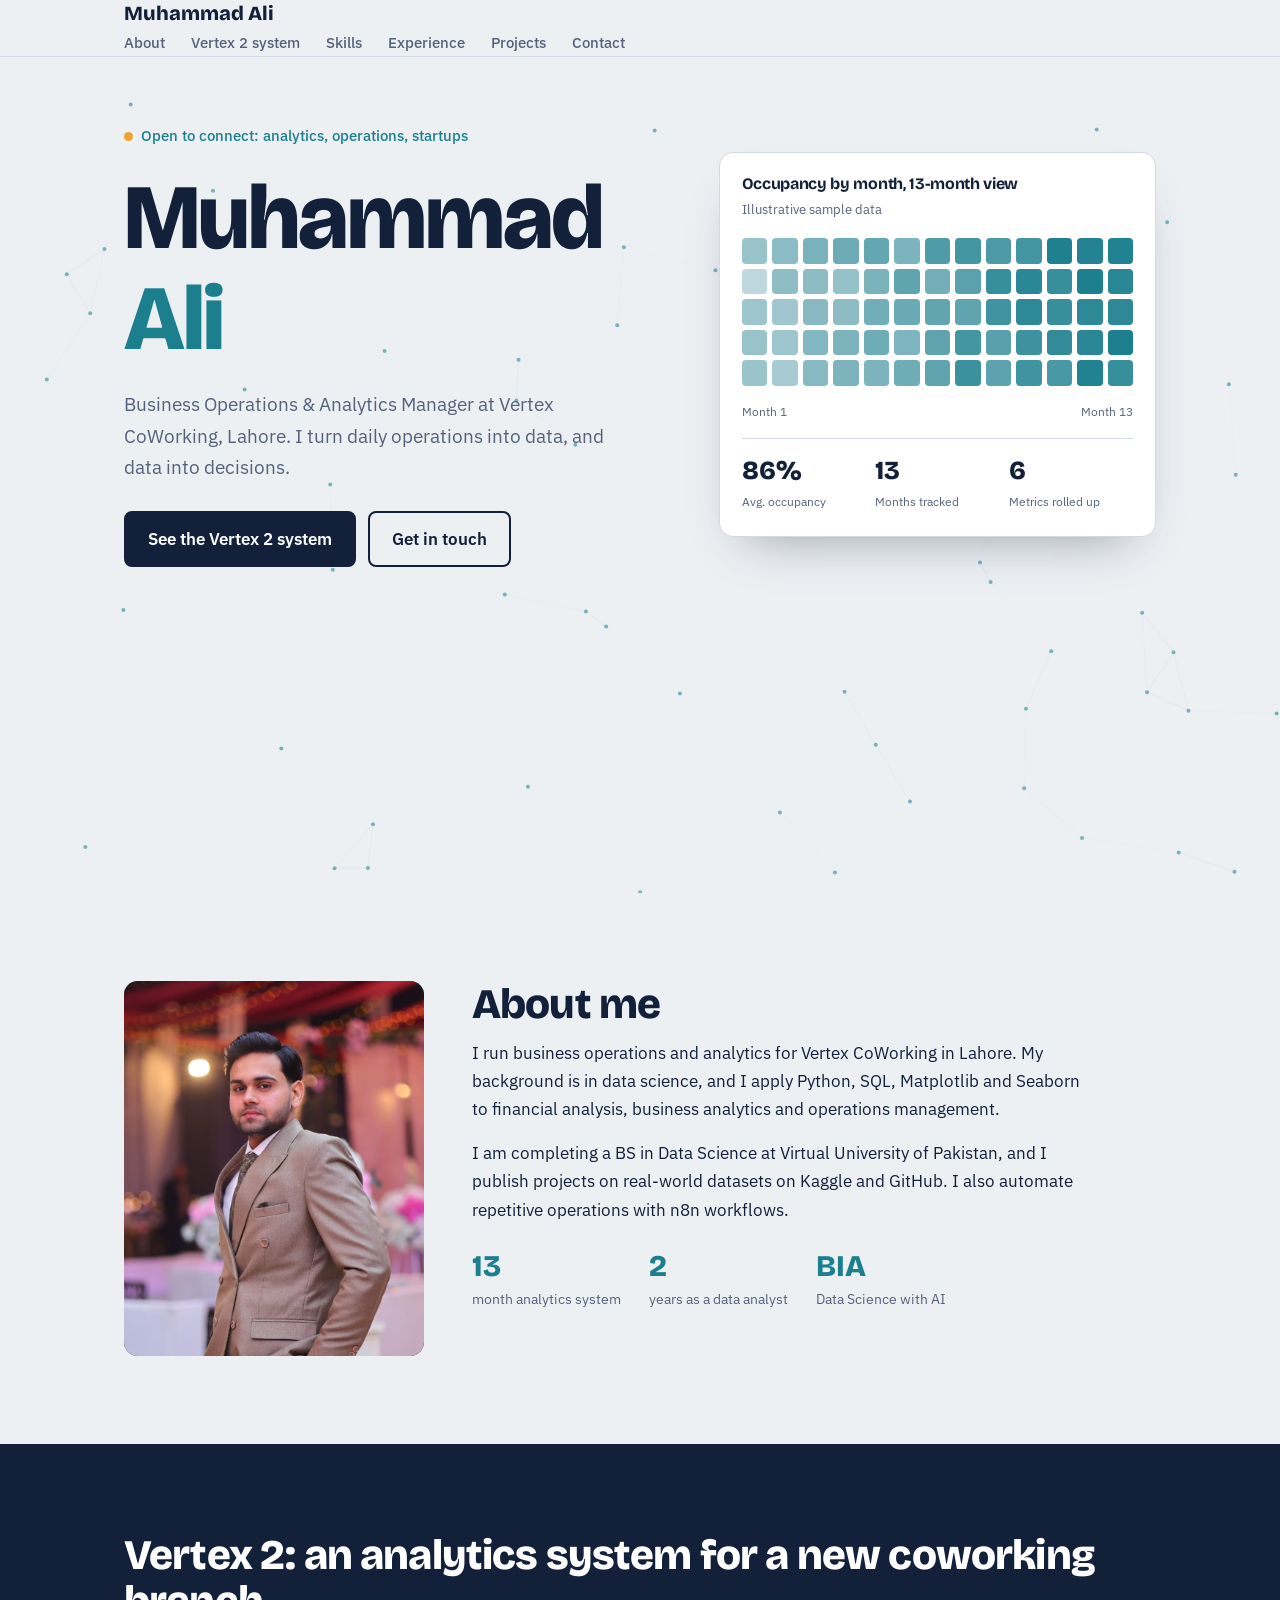
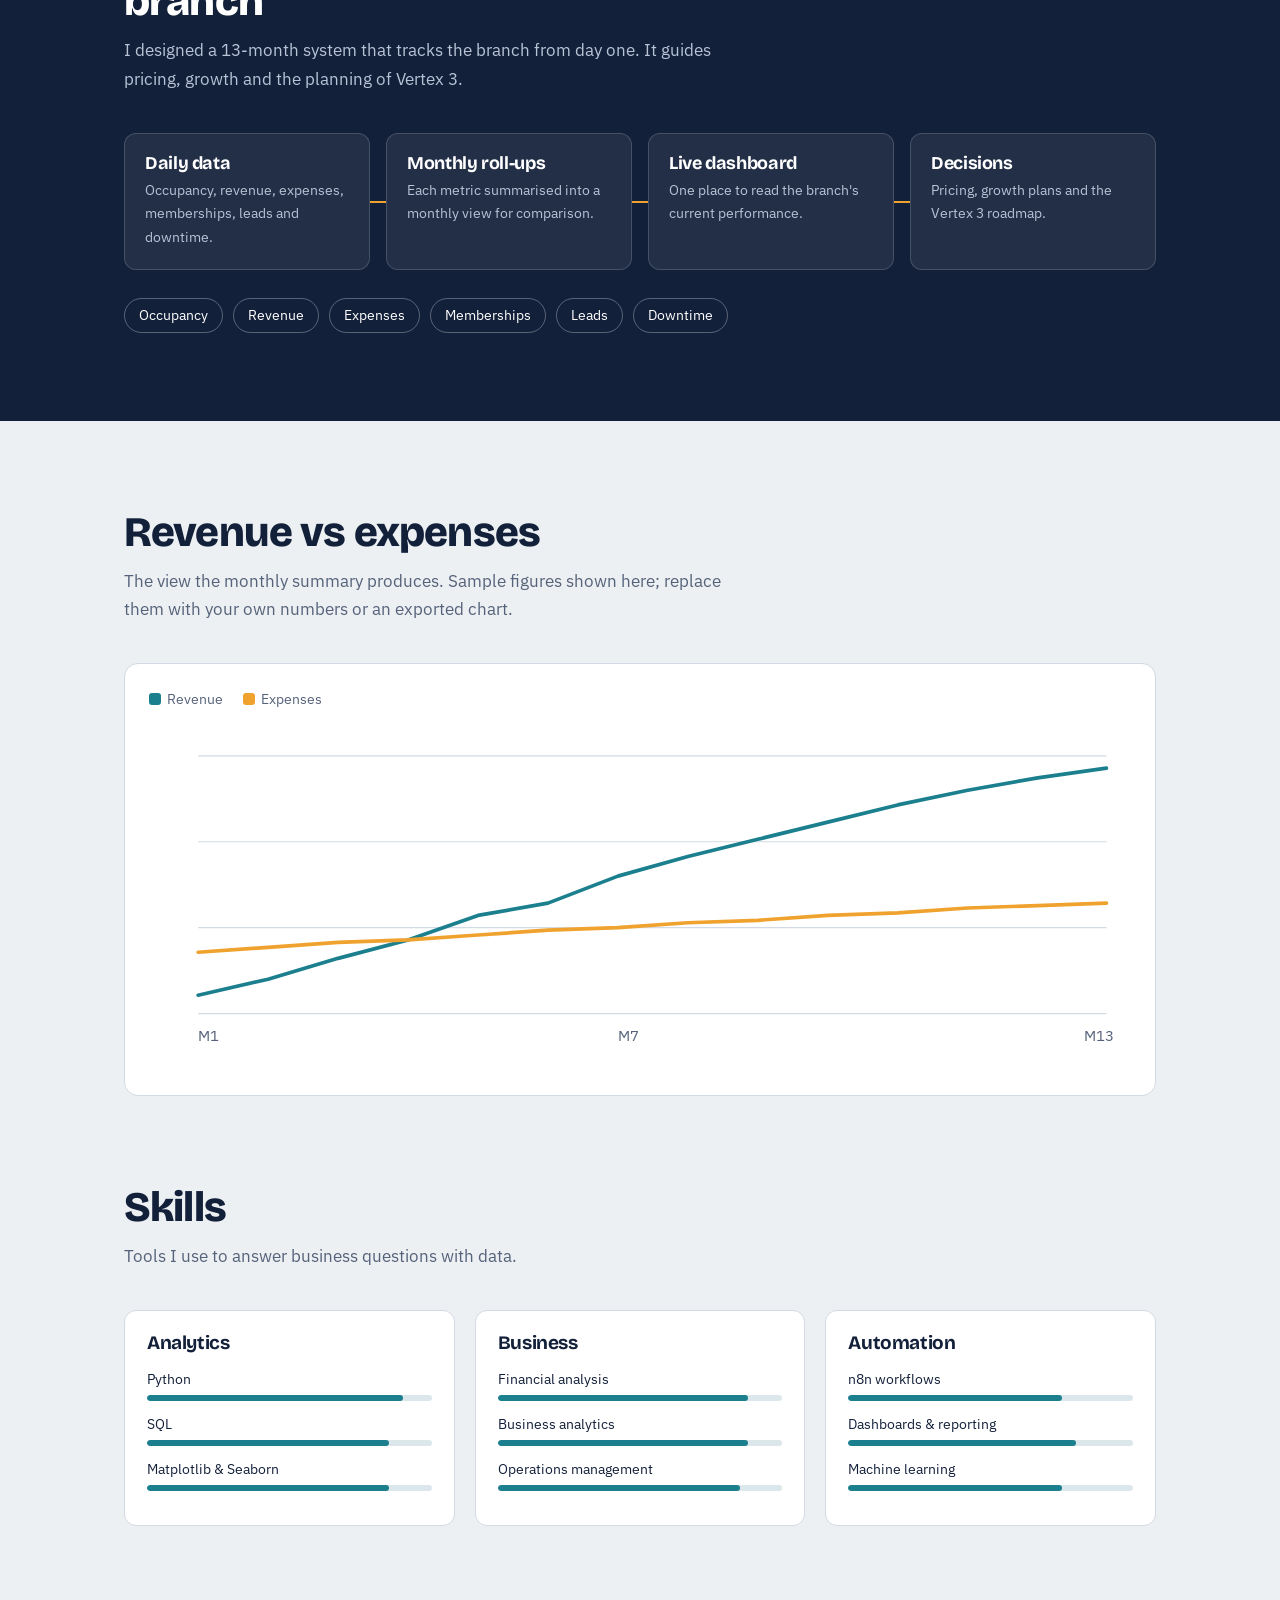
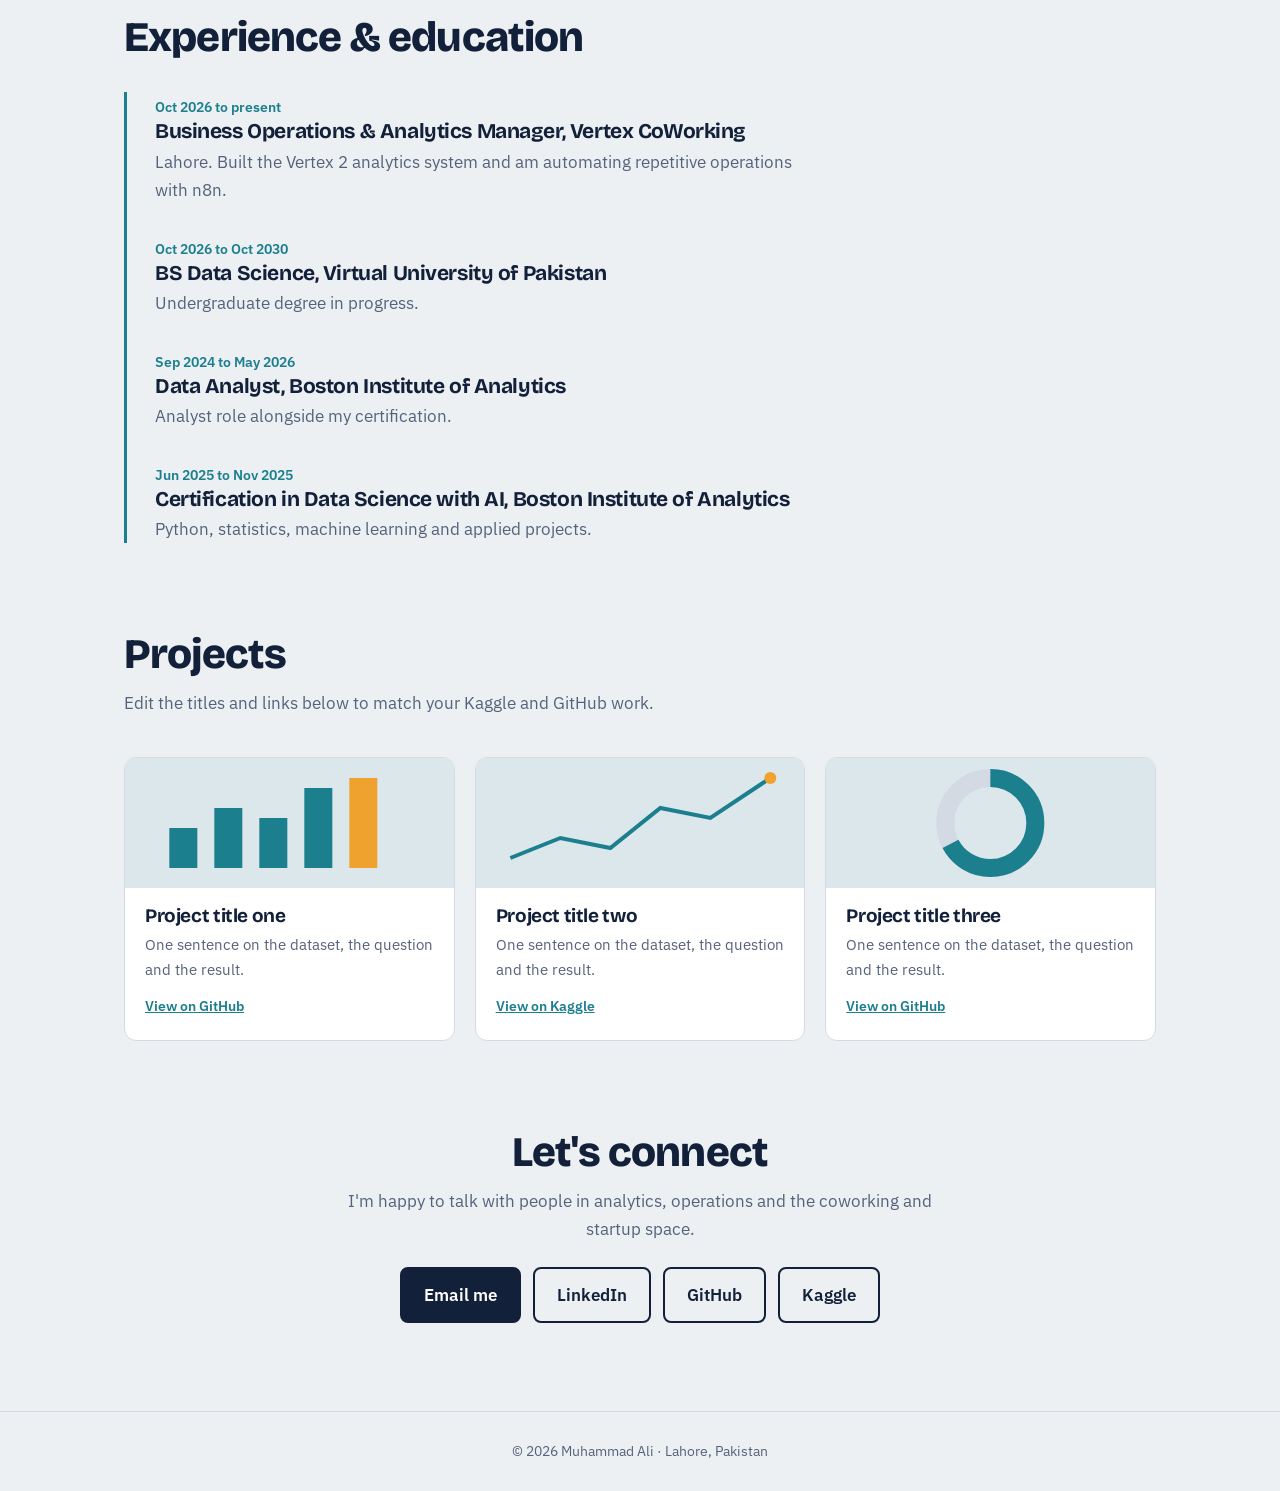
==== commit e3764da0: "Rebuild portfolio with supplied index.html" ====
--- a/index.html
+++ b/index.html
@@ -1,45 +1,141 @@
-<!doctype html>
+<!DOCTYPE html>
 <html lang="en">
 <head>
-  <meta charset="utf-8">
-  <meta name="viewport" content="width=device-width,initial-scale=1">
-  <meta name="theme-color" content="#0b0d0c">
-  <meta name="description" content="Muhammad Ali — Business Operations and Analytics Manager in Lahore, Pakistan.">
-  <title>Muhammad Ali — Business Operations & Analytics</title>
-  <link rel="preconnect" href="https://fonts.googleapis.com">
-  <link rel="preconnect" href="https://fonts.gstatic.com" crossorigin>
-  <link href="https://fonts.googleapis.com/css2?family=DM+Mono:wght@400;500&family=Manrope:wght@400;500;600;700&family=Syne:wght@600;700&display=swap" rel="stylesheet">
-  <style>
-    :root{--ink:#0b0d0c;--paper:#efefe9;--acid:#c9ff5a;--lime:#a7cf47;--panel:#161916;--line:#30352f;--muted:#9da49e;--white:#f7f8f4;--sans:Manrope,sans-serif;--display:Syne,sans-serif;--mono:"DM Mono",monospace}
-    *{box-sizing:border-box}html{scroll-behavior:smooth}body{margin:0;background:var(--ink);color:var(--white);font-family:var(--sans);line-height:1.55}a{color:inherit}.shell{width:min(1280px,calc(100% - 64px));margin:auto}.eyebrow{font:500 10px var(--mono);letter-spacing:.16em;text-transform:uppercase}
-    header{height:82px;border-bottom:1px solid var(--line);position:absolute;inset:0 0 auto;z-index:10}.nav{height:82px;display:flex;align-items:center;justify-content:space-between}.wordmark{font:700 18px var(--display);text-decoration:none}.wordmark span{color:var(--acid)}.nav a{text-decoration:none}.nav-links{display:flex;gap:32px}.nav-links a{font:500 11px var(--mono);text-transform:uppercase;color:#bbc1bc}.nav-links a:hover{color:var(--acid)}
-    .hero{min-height:760px;display:flex;align-items:flex-end;padding:150px 0 72px;border-bottom:1px solid var(--line);position:relative;overflow:hidden}.hero:before{content:"";position:absolute;width:720px;height:720px;right:-180px;top:-240px;border:1px solid #252b25;border-radius:50%;box-shadow:0 0 0 70px #111411,0 0 0 71px #252b25,0 0 0 150px #0d100e,0 0 0 151px #1d221d}.hero-inner{position:relative;display:grid;grid-template-columns:minmax(0,1.3fr) 300px;gap:64px;align-items:end}.hero-status{display:flex;align-items:center;gap:10px;color:var(--acid)}.hero-status i{width:8px;height:8px;background:var(--acid);border-radius:50%;box-shadow:0 0 18px var(--acid)}h1{margin:24px 0 26px;font:700 clamp(68px,9vw,130px)/.82 var(--display);letter-spacing:-.075em;text-transform:uppercase}.outline{-webkit-text-stroke:1.5px var(--white);color:transparent}.hero-copy{max-width:670px;color:#b3bab4;font-size:18px}.hero-actions{display:flex;gap:8px;margin-top:34px}.btn{height:50px;padding:0 18px;border:1px solid #3a4039;display:inline-flex;align-items:center;justify-content:center;text-decoration:none;font:500 11px var(--mono);text-transform:uppercase}.btn-primary{background:var(--acid);border-color:var(--acid);color:var(--ink)}.btn-secondary:hover{border-color:var(--acid);color:var(--acid)}
-    .portrait-wrap{position:relative}.portrait-wrap:before{content:"";position:absolute;inset:-12px 12px 12px -12px;border:1px solid #424940}.portrait-wrap img{display:block;width:100%;aspect-ratio:3/4;object-fit:cover;object-position:center 20%;position:relative;filter:grayscale(1) contrast(1.08)}.portrait-label{position:absolute;left:-22px;bottom:-14px;background:var(--acid);color:var(--ink);padding:9px 12px;font:500 9px var(--mono);text-transform:uppercase;transform:rotate(-90deg);transform-origin:left bottom}
-    .ticker{height:48px;border-bottom:1px solid var(--line);overflow:hidden}.ticker-track{height:48px;display:flex;align-items:center;width:max-content;animation:slide 24s linear infinite}.ticker-track span{font:500 10px var(--mono);text-transform:uppercase;color:#adb4ae;margin-right:38px}.ticker-track b{color:var(--acid);margin-right:38px}@keyframes slide{to{transform:translateX(-50%)}}
-    section{padding:110px 0;border-bottom:1px solid var(--line)}.section-label{display:flex;justify-content:space-between;color:var(--acid);border-bottom:1px solid var(--line);padding-bottom:16px}.section-label span:last-child{color:#777f79}.section-title{max-width:900px;margin:30px 0 52px;font:700 clamp(48px,7vw,88px)/.95 var(--display);letter-spacing:-.06em;text-transform:uppercase}.section-title em{color:var(--acid);font-style:normal}
-    .feature-grid{display:grid;grid-template-columns:1fr 1fr;gap:1px;background:var(--line);border:1px solid var(--line)}.feature-main,.feature-side{background:var(--ink)}.feature-main{padding:42px}.feature-main h3{margin:20px 0 14px;max-width:600px;font:700 38px/1.05 var(--display);letter-spacing:-.04em}.feature-main p{max-width:650px;color:#abb2ac}.data-line{display:flex;gap:8px;flex-wrap:wrap;margin-top:30px}.data-line span{border:1px solid var(--line);padding:8px 10px;font:500 9px var(--mono);text-transform:uppercase;color:#bfc6c0}.feature-side{display:grid}.stat{display:grid;grid-template-columns:110px 1fr;align-items:center;padding:28px 34px;border-bottom:1px solid var(--line)}.stat:last-child{border:0}.stat strong{font:700 38px var(--display);color:var(--acid)}.stat span{color:#9da59f;font-size:13px}
-    .experience-grid{display:grid;grid-template-columns:280px 1fr}.year{color:var(--acid);font:500 11px var(--mono);text-transform:uppercase}.role{border-top:1px solid var(--line);padding:34px 0 34px 38px}.role-grid{display:grid;grid-template-columns:230px 1fr}.role h3{margin:0;font:700 22px var(--display)}.role-company{color:var(--acid);font-size:13px;margin:5px 0}.role ul{margin:0;padding-left:18px;color:#abb2ac;font-size:14px}.role li+li{margin-top:8px}
-    .capabilities{display:grid;grid-template-columns:repeat(3,1fr);gap:12px}.capability{min-height:280px;border:1px solid var(--line);padding:28px;display:flex;flex-direction:column;justify-content:space-between}.capability-no{color:var(--acid);font:500 10px var(--mono)}.capability h3{font:700 24px var(--display);margin:0}.capability p{color:#abb2ac;font-size:13px}.capability-tags{display:flex;flex-wrap:wrap;gap:6px}.capability-tags span{padding:6px 8px;border:1px solid #343a34;font:500 9px var(--mono);color:#bdc4be}
-    .education-grid{display:grid;grid-template-columns:1fr 1fr;gap:12px}.edu{border:1px solid var(--line);padding:30px}.edu span{color:var(--acid);font:500 9px var(--mono);text-transform:uppercase}.edu h3{margin:18px 0 4px;font:700 22px var(--display)}.edu p{margin:0;color:#9da59f;font-size:13px}
-    .profiles{display:grid;grid-template-columns:repeat(4,1fr);gap:8px}.profile{height:170px;border:1px solid var(--line);padding:20px;text-decoration:none;display:flex;flex-direction:column;justify-content:space-between}.profile:hover{background:var(--acid);color:var(--ink);border-color:var(--acid)}.profile span{font:500 9px var(--mono);text-transform:uppercase}.profile strong{font:700 18px var(--display)}.profile i{align-self:flex-end;font-style:normal}
-    .contact{min-height:500px;display:flex;align-items:center}.contact-inner{width:100%;display:grid;grid-template-columns:1fr 280px;align-items:end}.contact h2{margin:26px 0 0;font:700 clamp(60px,8vw,110px)/.87 var(--display);letter-spacing:-.07em;text-transform:uppercase}.contact h2 span{color:var(--acid)}.contact-side p{color:#abb2ac;margin:0 0 24px}.contact-side .btn{width:100%}
-    footer{height:82px;display:flex;align-items:center;color:#8e968f;font:500 9px var(--mono);text-transform:uppercase}.footer-inner{display:flex;justify-content:space-between}.footer-inner a{text-decoration:none;color:var(--acid)}
-    @media(max-width:900px){.shell{width:min(100% - 40px,760px)}.hero-inner{grid-template-columns:1fr 220px}.feature-grid,.role-grid{grid-template-columns:1fr}.stat{grid-template-columns:90px 1fr}.profiles{grid-template-columns:1fr 1fr}.contact-inner{grid-template-columns:1fr 240px}}
-    @media(max-width:680px){.shell{width:calc(100% - 34px)}header{height:64px}.nav{height:64px}.nav-links a:nth-child(2),.nav-links a:nth-child(3){display:none}.hero{min-height:auto;padding:120px 0 60px}.hero-inner{grid-template-columns:1fr}.portrait-wrap{display:none}h1{font-size:clamp(58px,17vw,82px)}.hero-copy{font-size:16px}.hero-actions{flex-wrap:wrap}.btn{flex:1;text-align:center}.ticker{display:none}section{padding:72px 0}.section-title{font-size:48px;margin-bottom:34px}.feature-grid,.experience-grid,.capabilities,.education-grid,.profiles,.contact-inner{grid-template-columns:1fr}.feature-main{padding:26px}.feature-main h3{font-size:30px}.role{padding-left:0}.year{padding-bottom:12px}.stat{padding:22px}.capability{min-height:220px}.profiles{grid-template-columns:1fr}.profile{height:130px}.contact{min-height:430px}.contact h2{font-size:58px}.contact-side{margin-top:30px}.footer-inner{display:block}.footer-inner span{display:block;margin-top:6px}}
-  </style>
+<meta charset="utf-8">
+<meta name="viewport" content="width=device-width, initial-scale=1">
+<title>Muhammad Ali | Business Operations & Analytics</title>
+<meta name="description" content="Muhammad Ali, Business Operations & Analytics Manager at Vertex CoWorking, Lahore. Data science, financial analysis and operations automation.">
+<link rel="preconnect" href="https://fonts.googleapis.com">
+<link rel="preconnect" href="https://fonts.gstatic.com" crossorigin>
+<link href="https://fonts.googleapis.com/css2?family=Bricolage+Grotesque:opsz,wght@12..96,500;12..96,700;12..96,800&family=IBM+Plex+Sans:wght@400;500;600&display=swap" rel="stylesheet">
+<style>
+:root{
+  --paper:#EDF0F3; --card:#FFFFFF; --ink:#13203A; --muted:#55627A;
+  --teal:#1B7F8E; --amber:#F0A22E; --line:#D3DAE3; --soft:#DCE7EC;
+  --head:'Bricolage Grotesque',system-ui,sans-serif; --body:'IBM Plex Sans',system-ui,sans-serif;
+}
+*{box-sizing:border-box;margin:0}
+html{scroll-behavior:smooth}
+body{background:var(--paper);color:var(--ink);font:400 17px/1.65 var(--body)}
+a{color:inherit}
+:focus-visible{outline:3px solid var(--amber);outline-offset:3px}
+.wrap{max-width:1080px;margin:0 auto;padding:0 24px}
+section{padding:88px 0}
+h1,h2,h3{font-family:var(--head);line-height:1.1;letter-spacing:-.02em}
+h2{font-size:clamp(28px,4vw,42px);font-weight:800;margin-bottom:12px}
+.lead{color:var(--muted);max-width:60ch;margin-bottom:40px}
+nav{position:sticky;top:0;z-index:20;background:rgba(237,240,243,.88);backdrop-filter:blur(10px);border-bottom:1px solid var(--line)}
+av .wrap{display:flex;justify-content:space-between;align-items:center;height:64px}
+nav b{font:800 20px var(--head)}
+nav ul{display:flex;gap:26px;list-style:none;padding:0}
+nav a{text-decoration:none;font-weight:500;font-size:15px;color:var(--muted)}
+nav a:hover{color:var(--ink)}
+@media(max-width:700px){nav ul{display:none}}
+#top{padding:64px 0 40px;min-height:calc(100vh - 64px)}
+canvas#net{position:absolute;inset:0;width:100%;height:100%;z-index:0;opacity:.55}
+.hero{position:relative;overflow:hidden}
+.hero .wrap{position:relative;z-index:1;display:grid;grid-template-columns:1.25fr 1fr;gap:48px;align-items:center}
+@media(max-width:860px){.hero .wrap{grid-template-columns:1fr}}
+.tag{display:inline-flex;gap:8px;align-items:center;font-weight:500;font-size:15px;color:var(--teal);margin-bottom:18px}
+.dot{width:9px;height:9px;border-radius:50%;background:var(--amber);animation:pulse 2s infinite}
+@keyframes pulse{50%{box-shadow:0 0 0 8px rgba(240,162,46,0)}0%{box-shadow:0 0 0 0 rgba(240,162,46,.6)}}
+h1{font-size:clamp(46px,8vw,92px);font-weight:800;margin-bottom:20px}
+h1 span{display:block;overflow:hidden}
+h1 span i{display:block;font-style:normal;transform:translateY(105%);animation:rise .9s cubic-bezier(.2,.8,.2,1) forwards}
+h1 span:nth-child(2) i{animation-delay:.12s;color:var(--teal)}
+@keyframes rise{to{transform:none}}
+.sub{font-size:19px;color:var(--muted);max-width:46ch;margin-bottom:28px}
+.btns{display:flex;gap:12px;flex-wrap:wrap}
+.btn{padding:12px 22px;border-radius:8px;font-weight:600;text-decoration:none;border:2px solid var(--ink);transition:.2s}
+.btn.p{background:var(--ink);color:#fff}
+.btn.p:hover{background:var(--teal);border-color:var(--teal)}
+.btn.s:hover{background:var(--ink);color:#fff}
+.board{background:var(--card);border:1px solid var(--line);border-radius:14px;padding:22px;box-shadow:0 24px 50px -28px rgba(19,32,58,.45)}
+.board h3{font-size:16px;font-weight:700;margin-bottom:2px}
+.board small{color:var(--muted);font-size:13px}
+.heat{display:grid;grid-template-columns:repeat(13,1fr);gap:5px;margin:16px 0}
+.heat div{aspect-ratio:1;border-radius:4px;background:var(--soft);transition:background .5s}
+.legend{display:flex;justify-content:space-between;font-size:12px;color:var(--muted)}
+.kpis{display:grid;grid-template-columns:repeat(3,1fr);gap:10px;margin-top:16px;padding-top:16px;border-top:1px solid var(--line)}
+.kpis b{display:block;font:800 26px var(--head)}
+.kpis span{font-size:12px;color:var(--muted)}
+.about{display:grid;grid-template-columns:300px 1fr;gap:48px;align-items:start}
+@media(max-width:760px){.about{grid-template-columns:1fr}}
+.photo{position:relative;width:100%;aspect-ratio:4/5;border-radius:14px;overflow:hidden;background:linear-gradient(150deg,var(--teal),var(--ink));display:grid;place-items:center;color:#fff;font:800 72px var(--head)}
+.photo img{position:absolute;inset:0;width:100%;height:100%;object-fit:cover}
+.about p{margin-bottom:16px;max-width:62ch}
+.facts{display:flex;gap:28px;flex-wrap:wrap;margin-top:24px}
+.facts b{display:block;font:800 30px var(--head);color:var(--teal)}
+.facts span{font-size:14px;color:var(--muted)}
+.band{background:var(--ink);color:#fff}
+.band .lead{color:#B8C3D6}
+.flow{display:grid;grid-template-columns:repeat(4,1fr);gap:16px}
+@media(max-width:860px){.flow{grid-template-columns:1fr 1fr}}
+.node{background:rgba(255,255,255,.07);border:1px solid rgba(255,255,255,.16);border-radius:12px;padding:20px;position:relative}
+.node h3{font-size:18px;margin-bottom:6px}
+.node p{font-size:14px;color:#B8C3D6}
+.node:not(:last-child)::after{content:"";position:absolute;right:-17px;top:50%;width:16px;height:2px;background:var(--amber)}
+@media(max-width:860px){.node::after{display:none}}
+.metrics{display:flex;gap:10px;flex-wrap:wrap;margin-top:28px}
+.chip{border:1px solid rgba(255,255,255,.3);border-radius:99px;padding:5px 14px;font-size:14px}
+.chartbox{background:var(--card);border:1px solid var(--line);border-radius:14px;padding:24px;margin-top:8px}
+svg text{font:12px var(--body);fill:var(--muted)}
+.ln{fill:none;stroke-width:3;stroke-linecap:round;stroke-linejoin:round;stroke-dasharray:1200;stroke-dashoffset:1200}
+.ln.on{animation:draw 2.2s ease forwards}
+@keyframes draw{to{stroke-dashoffset:0}}
+.key{display:flex;gap:20px;font-size:14px;margin-bottom:8px;color:var(--muted)}
+.key i{display:inline-block;width:12px;height:12px;border-radius:3px;margin-right:6px;vertical-align:-1px}
+.skills{display:grid;grid-template-columns:repeat(3,1fr);gap:20px}
+@media(max-width:860px){.skills{grid-template-columns:1fr}}
+.sk{background:var(--card);border:1px solid var(--line);border-radius:12px;padding:22px}
+.sk h3{font-size:19px;margin-bottom:14px}
+.bar{margin-bottom:12px}
+.bar div{display:flex;justify-content:space-between;font-size:14px;margin-bottom:4px}
+.bar em{display:block;height:6px;border-radius:3px;background:var(--soft);overflow:hidden}
+.bar em::after{content:"";display:block;height:100%;width:0;background:var(--teal);border-radius:3px;transition:width 1.2s cubic-bezier(.2,.8,.2,1)}
+.sk.on .bar em::after{width:var(--w)}
+.tl{border-left:3px solid var(--teal);padding-left:28px;display:grid;gap:30px}
+.tl h3{font-size:21px}
+.tl small{color:var(--teal);font-weight:600;font-size:14px}
+.tl p{color:var(--muted);max-width:64ch;margin-top:4px}
+.proj{display:grid;grid-template-columns:repeat(3,1fr);gap:20px}
+@media(max-width:860px){.proj{grid-template-columns:1fr}}
+.pc{background:var(--card);border:1px solid var(--line);border-radius:12px;overflow:hidden;text-decoration:none;display:flex;flex-direction:column;transition:transform .25s,box-shadow .25s}
+.pc:hover{transform:translateY(-4px);box-shadow:0 18px 36px -22px rgba(19,32,58,.5)}
+.pc svg{display:block;width:100%;height:130px;background:var(--soft)}
+.pc div{padding:18px 20px 22px}
+.pc h3{font-size:19px;margin-bottom:6px}
+.pc p{font-size:15px;color:var(--muted)}
+.pc u{display:block;margin-top:12px;font-weight:600;font-size:14px;color:var(--teal)}
+.contact{text-align:center}
+.contact .btns{justify-content:center;margin-top:24px}
+footer{padding:28px 0;text-align:center;font-size:14px;color:var(--muted);border-top:1px solid var(--line)}
+@media(prefers-reduced-motion:reduce){*{animation:none!important;transition:none!important}h1 span i{transform:none}.ln{stroke-dashoffset:0}.bar em::after{width:var(--w)}}
+</style>
 </head>
 <body>
-  <header><div class="shell nav"><a class="wordmark" href="#top">Muhammad Ali<span>.</span></a><nav class="nav-links"><a href="#profile">Profile</a><a href="#experience">Experience</a><a href="#skills">Expertise</a><a href="#contact">Contact</a></nav></div></header>
-  <main id="top">
-    <section class="hero" style="border-bottom:1px solid var(--line);padding-top:150px"><div class="shell hero-inner"><div><div class="hero-status eyebrow"><i></i>Available · Lahore, Pakistan</div><h1>MUHAMMAD<br><span class="outline">ALI</span></h1><p class="hero-copy">Business Operations &amp; Analytics Manager. I turn operational activity into clear measurement, practical systems, and better decisions.</p><div class="hero-actions"><a class="btn btn-primary" href="#profile">View profile ↓</a><a class="btn btn-secondary" href="https://www.linkedin.com/in/muhammad-ali-748114368" target="_blank" rel="noopener noreferrer">LinkedIn ↗</a></div></div><div class="portrait-wrap"><img src="assets/profile.jpg" alt="Muhammad Ali"><span class="portrait-label">Operations × Analytics</span></div></div></section>
-    <div class="ticker"><div class="ticker-track"><span>Business Operations</span><b>●</b><span>Analytics Systems</span><b>●</b><span>Financial Analysis</span><b>●</b><span>Workflow Automation</span><b>●</b><span>Data Science</span><b>●</b><span>Business Operations</span><b>●</b><span>Analytics Systems</span><b>●</b><span>Financial Analysis</span><b>●</b><span>Workflow Automation</span><b>●</b><span>Data Science</span><b>●</b></div></div>
-    <section id="profile"><div class="shell"><div class="section-label eyebrow"><span>01 / Profile</span><span>Selected work</span></div><h2 class="section-title">Building systems<br>that make <em>work visible.</em></h2><div class="feature-grid"><article class="feature-main"><div class="eyebrow" style="color:var(--acid)">Featured engagement · Vertex Coworking</div><h3>A 13-month analytics system for Vertex 2</h3><p>Designed a structured framework connecting operational and financial activity across occupancy, revenue, expenses, memberships, leads, and downtime. Monthly reporting and a live dashboard support pricing, growth, and planning decisions for Vertex 3.</p><div class="data-line"><span>Occupancy</span><span>Revenue</span><span>Expenses</span><span>Memberships</span><span>Leads</span><span>Downtime</span></div></article><aside class="feature-side"><div class="stat"><strong>13</strong><span>Months of planning<br>and performance data</span></div><div class="stat"><strong>06</strong><span>Core operational<br>performance signals</span></div><div class="stat"><strong>01</strong><span>Integrated management<br>dashboard</span></div></aside></div></div></section>
-    <section id="experience"><div class="shell"><div class="section-label eyebrow"><span>02 / Experience</span><span>Current & previous</span></div><h2 class="section-title">Work with<br><em>measurable impact.</em></h2><div class="experience-grid"><div class="year">2025 — Present</div><article class="role"><div class="role-grid"><div><h3>Business Operations &amp;<br>Analytics Manager</h3><div class="role-company">Vertex Coworking · Lahore</div></div><ul><li>Own operational reporting across occupancy, revenue, expenses, memberships, leads, and downtime.</li><li>Translate branch performance into monthly decisions and a clear growth planning foundation.</li><li>Build practical n8n workflows to automate repetitive operational processes.</li></ul></div></article></div><div class="experience-grid"><div class="year">Previous</div><article class="role"><div class="role-grid"><div><h3>Data Analyst</h3><div class="role-company">Boston Institute of Analytics</div></div><ul><li>Applied Python, SQL, visualization, and statistical methods to real-world datasets.</li><li>Developed structured analysis and reporting for data-driven professional projects.</li></ul></div></article></div></div></section>
-    <section id="skills"><div class="shell"><div class="section-label eyebrow"><span>03 / Expertise</span><span>Tools & disciplines</span></div><h2 class="section-title">Technical depth.<br><em>Business context.</em></h2><div class="capabilities"><article class="capability"><span class="capability-no">01 / Data</span><h3>Data Analysis</h3><p>Structured analysis of operational, financial, and commercial information.</p><div class="capability-tags"><span>Python</span><span>SQL</span><span>Pandas</span><span>NumPy</span></div></article><article class="capability"><span class="capability-no">02 / Decision</span><h3>Analytics &amp; Reporting</h3><p>Clear visual reporting that turns complex performance data into action.</p><div class="capability-tags"><span>Matplotlib</span><span>Seaborn</span><span>Financial Analysis</span></div></article><article class="capability"><span class="capability-no">03 / Systems</span><h3>Operations &amp; Automation</h3><p>Practical workflows that improve control, visibility, and execution.</p><div class="capability-tags"><span>n8n</span><span>Operations</span><span>Business Analytics</span></div></article></div></div></section>
-    <section id="education"><div class="shell"><div class="section-label eyebrow"><span>04 / Education</span><span>Academic foundation</span></div><h2 class="section-title">Built on <em>curiosity.</em></h2><div class="education-grid"><article class="edu"><span>In progress</span><h3>BS in Data Science</h3><p>Virtual University of Pakistan</p></article><article class="edu"><span>Completed</span><h3>Data Science with AI Certification</h3><p>Boston Institute of Analytics</p></article></div></div></section>
-    <section><div class="shell"><div class="section-label eyebrow"><span>05 / Profiles</span><span>Selected access points</span></div><h2 class="section-title">View the <em>work.</em></h2><div class="profiles"><a class="profile" href="https://github.com/MUHAMMADALI83" target="_blank" rel="noopener noreferrer"><span>01 / Code</span><strong>GitHub</strong><i>↗</i></a><a class="profile" href="https://www.kaggle.com/alimuhammad83" target="_blank" rel="noopener noreferrer"><span>02 / Data</span><strong>Kaggle</strong><i>↗</i></a><a class="profile" href="https://www.linkedin.com/in/muhammad-ali-748114368" target="_blank" rel="noopener noreferrer"><span>03 / Network</span><strong>LinkedIn</strong><i>↗</i></a><a class="profile" href="mailto:alimuhammadmaqbool83@gmail.com"><span>04 / Direct</span><strong>Email</strong><i>↗</i></a></div></div></section>
-    <section class="contact" id="contact"><div class="shell contact-inner"><div><div class="eyebrow" style="color:var(--acid)">06 / Contact</div><h2>Let’s create<br><span>clarity.</span></h2></div><div class="contact-side"><p>Open to conversations in analytics, operations, coworking, startups, and practical automation.</p><a class="btn btn-primary" href="mailto:alimuhammadmaqbool83@gmail.com">Start a conversation</a></div></div></section>
-  </main>
-  <footer><div class="shell footer-inner"><span>© 2026 Muhammad Ali · Lahore, Pakistan</span><span><a href="https://github.com/MUHAMMADALI83" target="_blank" rel="noopener noreferrer">GitHub</a> / <a href="https://www.kaggle.com/alimuhammad83" target="_blank" rel="noopener noreferrer">Kaggle</a> / <a href="https://www.linkedin.com/in/muhammad-ali-748114368" target="_blank" rel="noopener noreferrer">LinkedIn</a></span></div></footer>
+<nav><div class="wrap"><b>Muhammad Ali</b><ul><li><a href="#about">About</a></li><li><a href="#system">Vertex 2 system</a></li><li><a href="#skills">Skills</a></li><li><a href="#experience">Experience</a></li><li><a href="#projects">Projects</a></li><li><a href="#contact">Contact</a></li></ul></div></nav>
+<header class="hero" id="top"><canvas id="net" aria-hidden="true"></canvas><div class="wrap"><div><p class="tag"><span class="dot"></span>Open to connect: analytics, operations, startups</p><h1><span><i>Muhammad</i></span><span><i>Ali</i></span></h1><p class="sub">Business Operations &amp; Analytics Manager at Vertex CoWorking, Lahore. I turn daily operations into data, and data into decisions.</p><div class="btns"><a class="btn p" href="#system">See the Vertex 2 system</a><a class="btn s" href="#contact">Get in touch</a></div></div><div class="board" role="img" aria-label="Sample occupancy heatmap for 13 months"><h3>Occupancy by month, 13-month view</h3><small>Illustrative sample data</small><div class="heat" id="heat"></div><div class="legend"><span>Month 1</span><span>Month 13</span></div><div class="kpis"><div><b data-to="86" data-suf="%">0</b><span>Avg. occupancy</span></div><div><b data-to="13">0</b><span>Months tracked</span></div><div><b data-to="6">0</b><span>Metrics rolled up</span></div></div></div></div></header>
+<section id="about"><div class="wrap about"><div class="photo">MA<img src="assets/profile.jpg" alt="Portrait of Muhammad Ali" onerror="this.remove()"></div><div><h2>About me</h2><p>I run business operations and analytics for Vertex CoWorking in Lahore. My background is in data science, and I apply Python, SQL, Matplotlib and Seaborn to financial analysis, business analytics and operations management.</p><p>I am completing a BS in Data Science at Virtual University of Pakistan, and I publish projects on real-world datasets on Kaggle and GitHub. I also automate repetitive operations with n8n workflows.</p><div class="facts"><div><b>13</b><span>month analytics system</span></div><div><b>2</b><span>years as a data analyst</span></div><div><b>BIA</b><span>Data Science with AI</span></div></div></div></div></section>
+<section id="system" class="band"><div class="wrap"><h2>Vertex 2: an analytics system for a new coworking branch</h2><p class="lead">I designed a 13-month system that tracks the branch from day one. It guides pricing, growth and the planning of Vertex 3.</p><div class="flow"><div class="node"><h3>Daily data</h3><p>Occupancy, revenue, expenses, memberships, leads and downtime.</p></div><div class="node"><h3>Monthly roll-ups</h3><p>Each metric summarised into a monthly view for comparison.</p></div><div class="node"><h3>Live dashboard</h3><p>One place to read the branch's current performance.</p></div><div class="node"><h3>Decisions</h3><p>Pricing, growth plans and the Vertex 3 roadmap.</p></div></div><div class="metrics"><span class="chip">Occupancy</span><span class="chip">Revenue</span><span class="chip">Expenses</span><span class="chip">Memberships</span><span class="chip">Leads</span><span class="chip">Downtime</span></div></div></section>
+<section><div class="wrap"><h2>Revenue vs expenses</h2><p class="lead">The view the monthly summary produces. Sample figures shown here; replace them with your own numbers or an exported chart.</p><div class="chartbox"><div class="key"><span><i style="background:var(--teal)"></i>Revenue</span><span><i style="background:var(--amber)"></i>Expenses</span></div><svg id="chart" viewBox="0 0 800 280" width="100%" role="img" aria-label="Line chart: revenue rising above expenses over 13 months"><g stroke="#D3DAE3"><line x1="40" y1="30" x2="780" y2="30"/><line x1="40" y1="100" x2="780" y2="100"/><line x1="40" y1="170" x2="780" y2="170"/><line x1="40" y1="240" x2="780" y2="240"/></g><path class="ln" id="l1" stroke="#1B7F8E" d="M40 225 L97 212 L154 195 L211 180 L268 160 L325 150 L382 128 L439 112 L496 98 L553 84 L610 70 L667 58 L724 48 L780 40"/><path class="ln" id="l2" stroke="#F0A22E" d="M40 190 L97 186 L154 182 L211 180 L268 176 L325 172 L382 170 L439 166 L496 164 L553 160 L610 158 L667 154 L724 152 L780 150"/><text x="40" y="262">M1</text><text x="382" y="262">M7</text><text x="762" y="262">M13</text></svg></div></div></section>
+<section id="skills" style="padding-top:0"><div class="wrap"><h2>Skills</h2><p class="lead">Tools I use to answer business questions with data.</p><div class="skills"><div class="sk"><h3>Analytics</h3><div class="bar" style="--w:90%"><div><span>Python</span></div><em></em></div><div class="bar" style="--w:85%"><div><span>SQL</span></div><em></em></div><div class="bar" style="--w:85%"><div><span>Matplotlib &amp; Seaborn</span></div><em></em></div></div><div class="sk"><h3>Business</h3><div class="bar" style="--w:88%"><div><span>Financial analysis</span></div><em></em></div><div class="bar" style="--w:88%"><div><span>Business analytics</span></div><em></em></div><div class="bar" style="--w:85%"><div><span>Operations management</span></div><em></em></div></div><div class="sk"><h3>Automation</h3><div class="bar" style="--w:75%"><div><span>n8n workflows</span></div><em></em></div><div class="bar" style="--w:80%"><div><span>Dashboards &amp; reporting</span></div><em></em></div><div class="bar" style="--w:75%"><div><span>Machine learning</span></div><em></em></div></div></div></div></section>
+<section id="experience" style="padding-top:0"><div class="wrap"><h2>Experience &amp; education</h2><p class="lead" style="margin-bottom:32px"></p><div class="tl"><div><small>Oct 2026 to present</small><h3>Business Operations &amp; Analytics Manager, Vertex CoWorking</h3><p>Lahore. Built the Vertex 2 analytics system and am automating repetitive operations with n8n.</p></div><div><small>Oct 2026 to Oct 2030</small><h3>BS Data Science, Virtual University of Pakistan</h3><p>Undergraduate degree in progress.</p></div><div><small>Sep 2024 to May 2026</small><h3>Data Analyst, Boston Institute of Analytics</h3><p>Analyst role alongside my certification.</p></div><div><small>Jun 2025 to Nov 2025</small><h3>Certification in Data Science with AI, Boston Institute of Analytics</h3><p>Python, statistics, machine learning and applied projects.</p></div></div></div></section>
+<section id="projects" style="padding-top:0"><div class="wrap"><h2>Projects</h2><p class="lead">Edit the titles and links below to match your Kaggle and GitHub work.</p><div class="proj"><a class="pc" href="https://github.com/MUHAMMADALI83"><svg viewBox="0 0 300 130" aria-hidden="true"><g fill="#1B7F8E"><rect x="30" y="70" width="28" height="40"/><rect x="75" y="50" width="28" height="60"/><rect x="120" y="60" width="28" height="50"/><rect x="165" y="30" width="28" height="80"/><rect x="210" y="20" width="28" height="90" fill="#F0A22E"/></g></svg><div><h3>Project title one</h3><p>One sentence on the dataset, the question and the result.</p><u>View on GitHub</u></div></a><a class="pc" href="https://www.kaggle.com/alimuhammad83"><svg viewBox="0 0 300 130" aria-hidden="true"><polyline points="20,100 70,80 120,90 170,50 220,60 280,20" fill="none" stroke="#1B7F8E" stroke-width="4"/><circle cx="280" cy="20" r="6" fill="#F0A22E"/></svg><div><h3>Project title two</h3><p>One sentence on the dataset, the question and the result.</p><u>View on Kaggle</u></div></a><a class="pc" href="https://github.com/MUHAMMADALI83"><svg viewBox="0 0 300 130" aria-hidden="true"><circle cx="150" cy="65" r="45" fill="none" stroke="#D3DAE3" stroke-width="18"/><circle cx="150" cy="65" r="45" fill="none" stroke="#1B7F8E" stroke-width="18" stroke-dasharray="190 283" transform="rotate(-90 150 65)"/></svg><div><h3>Project title three</h3><p>One sentence on the dataset, the question and the result.</p><u>View on GitHub</u></div></a></div></div></section>
+<section id="contact" class="contact" style="padding-top:0"><div class="wrap"><h2>Let's connect</h2><p class="lead" style="margin:0 auto">I'm happy to talk with people in analytics, operations and the coworking and startup space.</p><div class="btns"><a class="btn p" href="mailto:alimuhammadmaqbool83@gmail.com">Email me</a><a class="btn s" href="https://www.linkedin.com/in/muhammadali-748114368">LinkedIn</a><a class="btn s" href="https://github.com/MUHAMMADALI83">GitHub</a><a class="btn s" href="https://www.kaggle.com/alimuhammad83">Kaggle</a></div></div></section>
+<footer>© <span id="yr"></span> Muhammad Ali · Lahore, Pakistan</footer>
+<script>
+const reduce=matchMedia('(prefers-reduced-motion:reduce)').matches;
+document.getElementById('yr').textContent=new Date().getFullYear();
+const heat=document.getElementById('heat');
+const vals=[.25,.32,.4,.48,.55,.6,.66,.72,.78,.82,.88,.92,.95];
+for(let r=0;r<5;r++)vals.forEach((v,c)=>{const d=document.createElement('div');heat.appendChild(d);const lvl=Math.min(1,Math.max(.1,v+(Math.random()-.5)*.25));setTimeout(()=>{d.style.background=`color-mix(in srgb,#1B7F8E ${Math.round(lvl*100)}%,#DCE7EC)`},reduce?0:300+c*70+r*40)});
+document.querySelectorAll('[data-to]').forEach(el=>{const to=+el.dataset.to,suf=el.dataset.suf||'';if(reduce){el.textContent=to+suf;return}const t0=performance.now();(function tick(t){const p=Math.min(1,(t-t0)/1600);el.textContent=Math.round(to*p)+suf;if(p<1)requestAnimationFrame(tick)})(t0)});
+const cv=document.getElementById('net'),ctx=cv.getContext('2d');let pts=[];
+function size(){cv.width=cv.offsetWidth;cv.height=cv.offsetHeight;pts=Array.from({length:Math.min(60,cv.width/20)},()=>({x:Math.random()*cv.width,y:Math.random()*cv.height,vx:(Math.random()-.5)*.3,vy:(Math.random()-.5)*.3}))}
+function frame(){ctx.clearRect(0,0,cv.width,cv.height);pts.forEach(p=>{p.x+=p.vx;p.y+=p.vy;if(p.x<0||p.x>cv.width)p.vx*=-1;if(p.y<0||p.y>cv.height)p.vy*=-1;ctx.fillStyle='#1B7F8E';ctx.beginPath();ctx.arc(p.x,p.y,2,0,7);ctx.fill()});for(let i=0;i<pts.length;i++)for(let j=i+1;j<pts.length;j++){const d=Math.hypot(pts[i].x-pts[j].x,pts[i].y-pts[j].y);if(d<120){ctx.strokeStyle=`rgba(27,127,142,${.18*(1-d/120)})`;ctx.beginPath();ctx.moveTo(pts[i].x,pts[i].y);ctx.lineTo(pts[j].x,pts[j].y);ctx.stroke()}}if(!reduce)requestAnimationFrame(frame)}
+size();frame();addEventListener('resize',size);
+const io=new IntersectionObserver(es=>es.forEach(e=>{if(!e.isIntersecting)return;e.target.classList.add('on');io.unobserve(e.target)}),{threshold:.35});document.querySelectorAll('.ln,.sk').forEach(el=>io.observe(el));
+</script>
 </body>
 </html>
